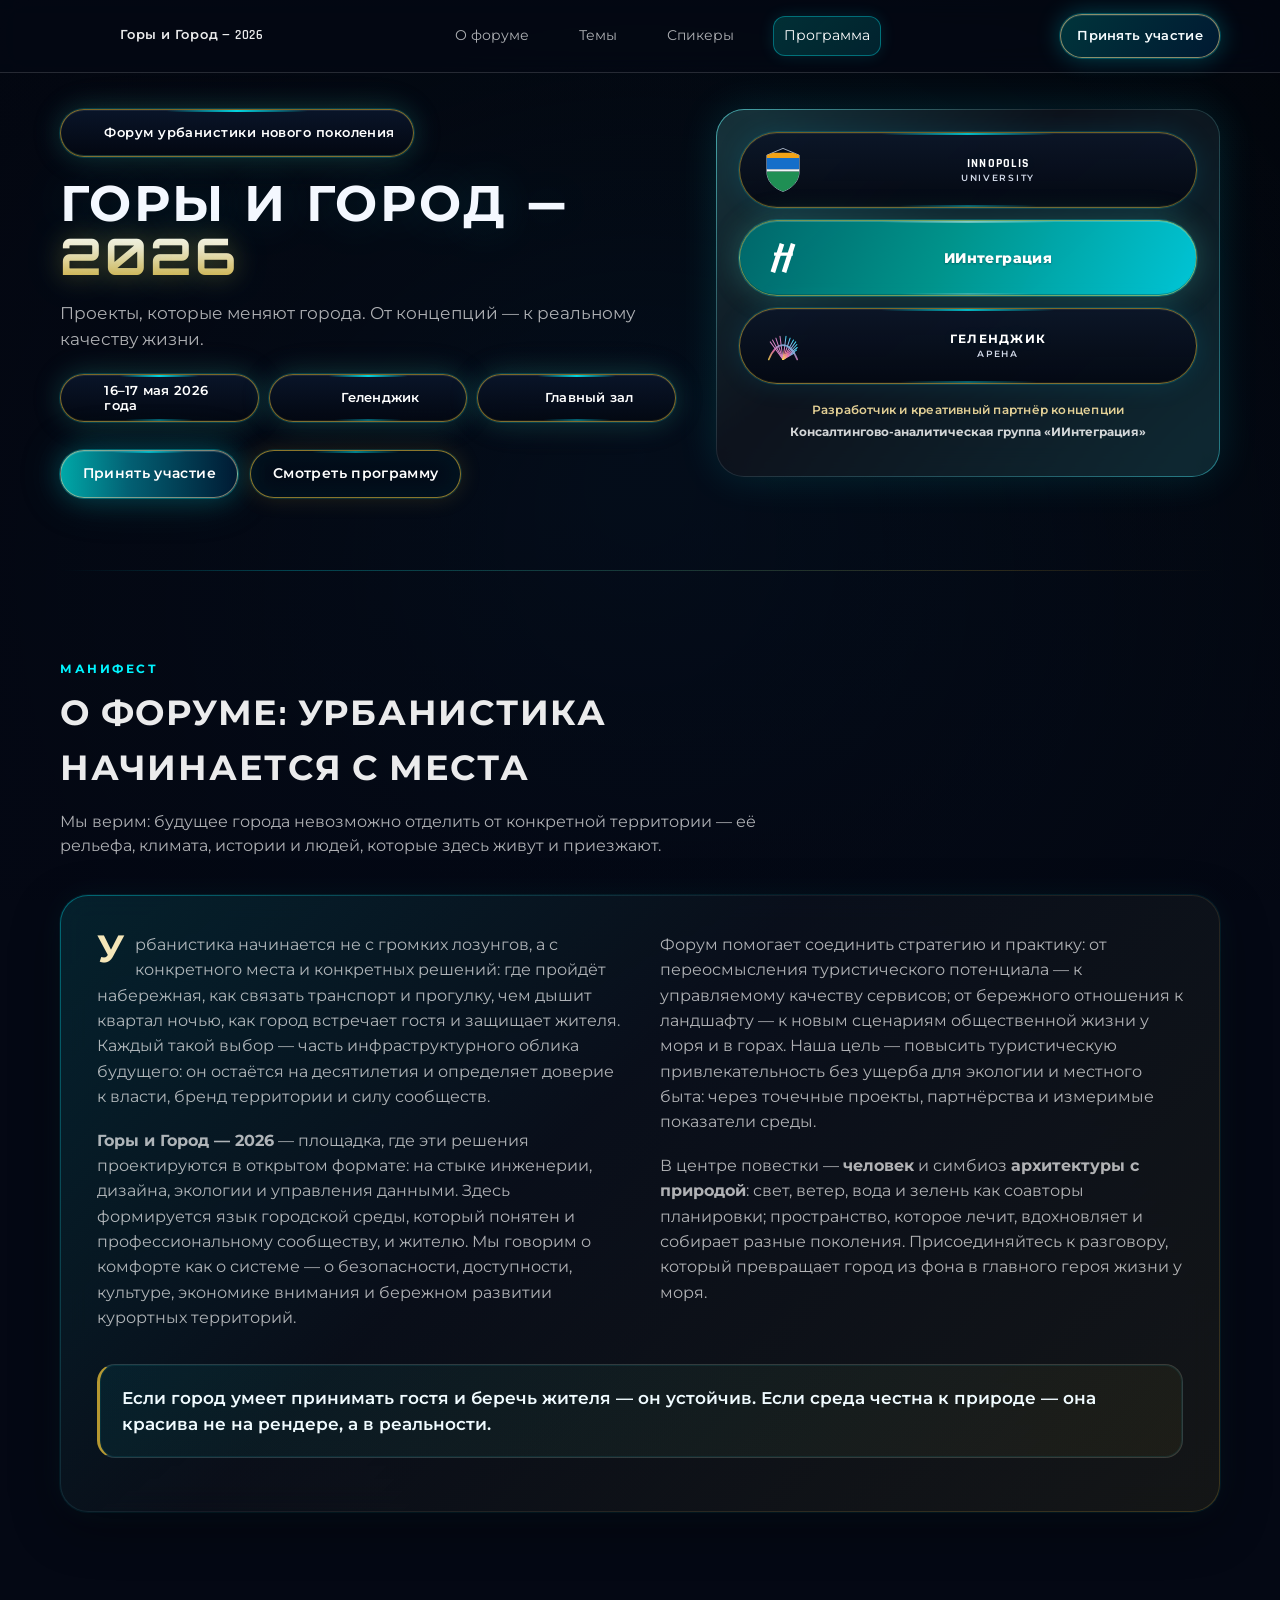
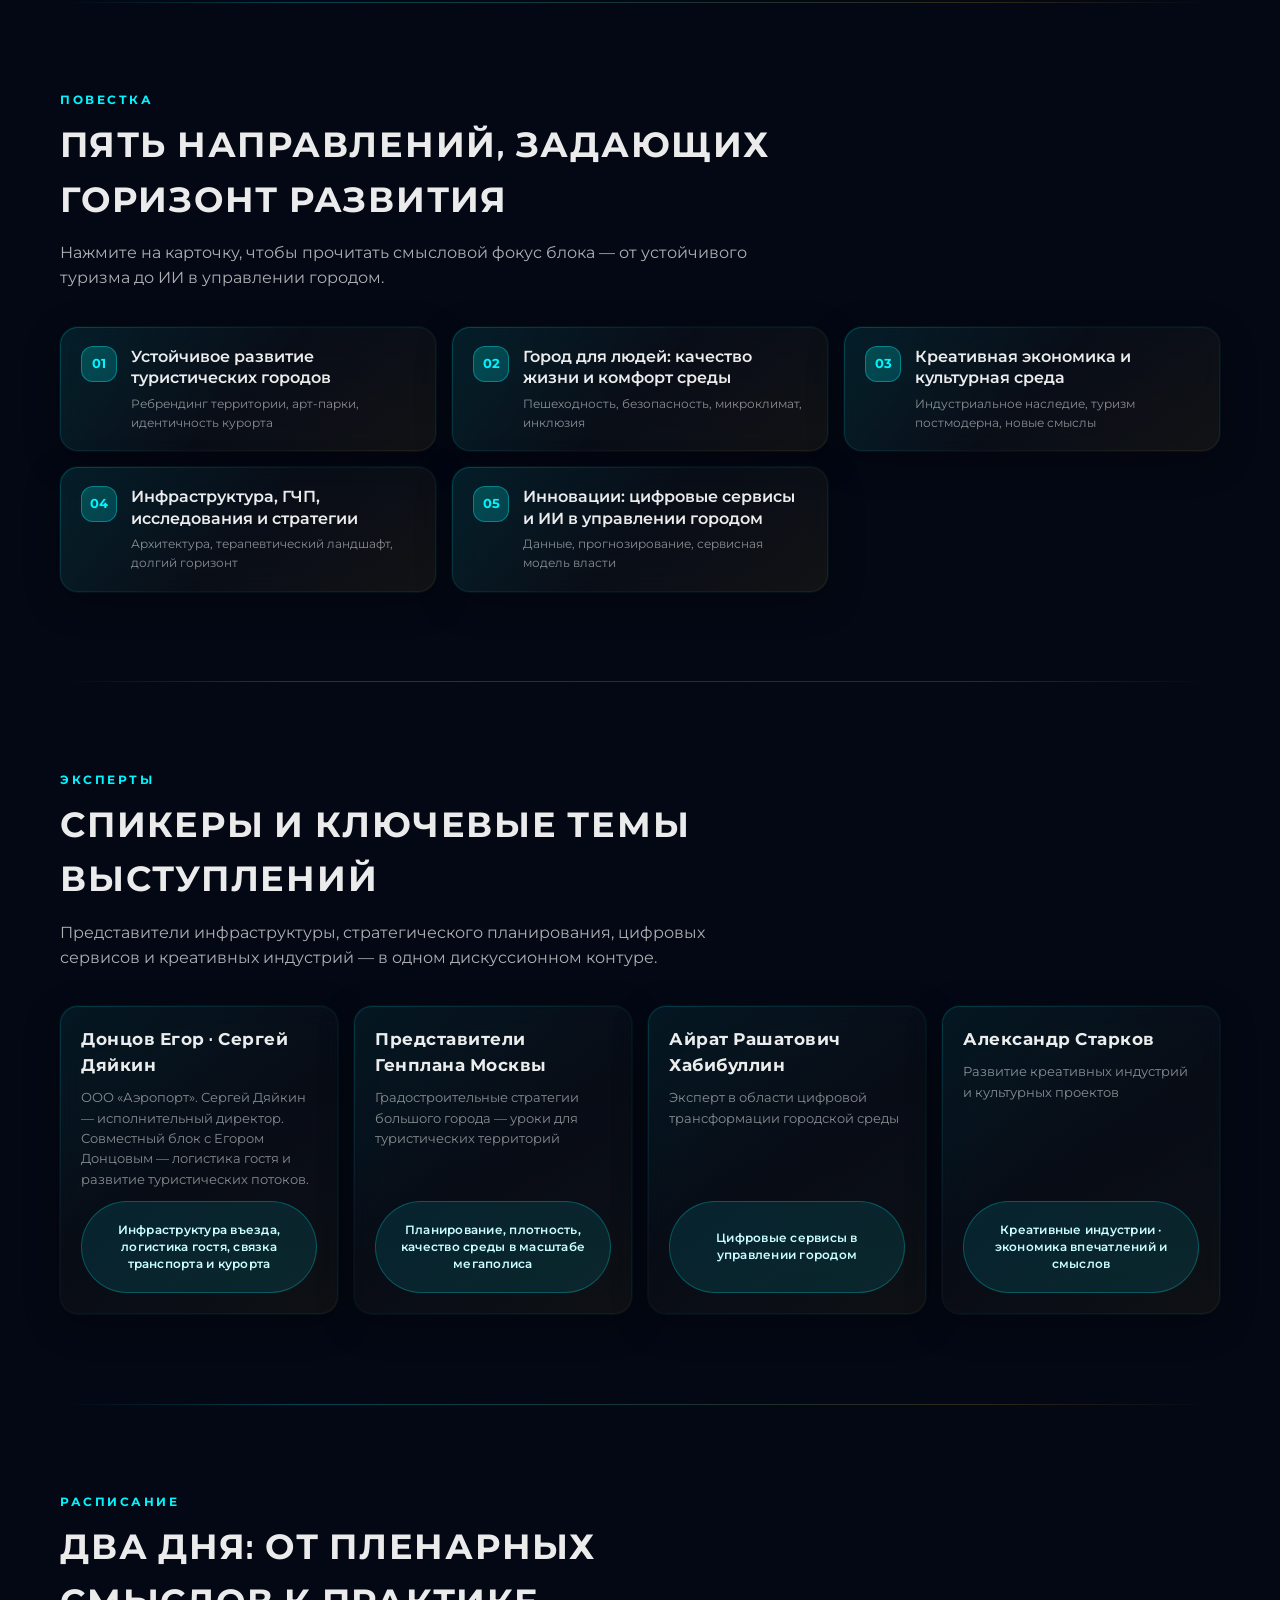
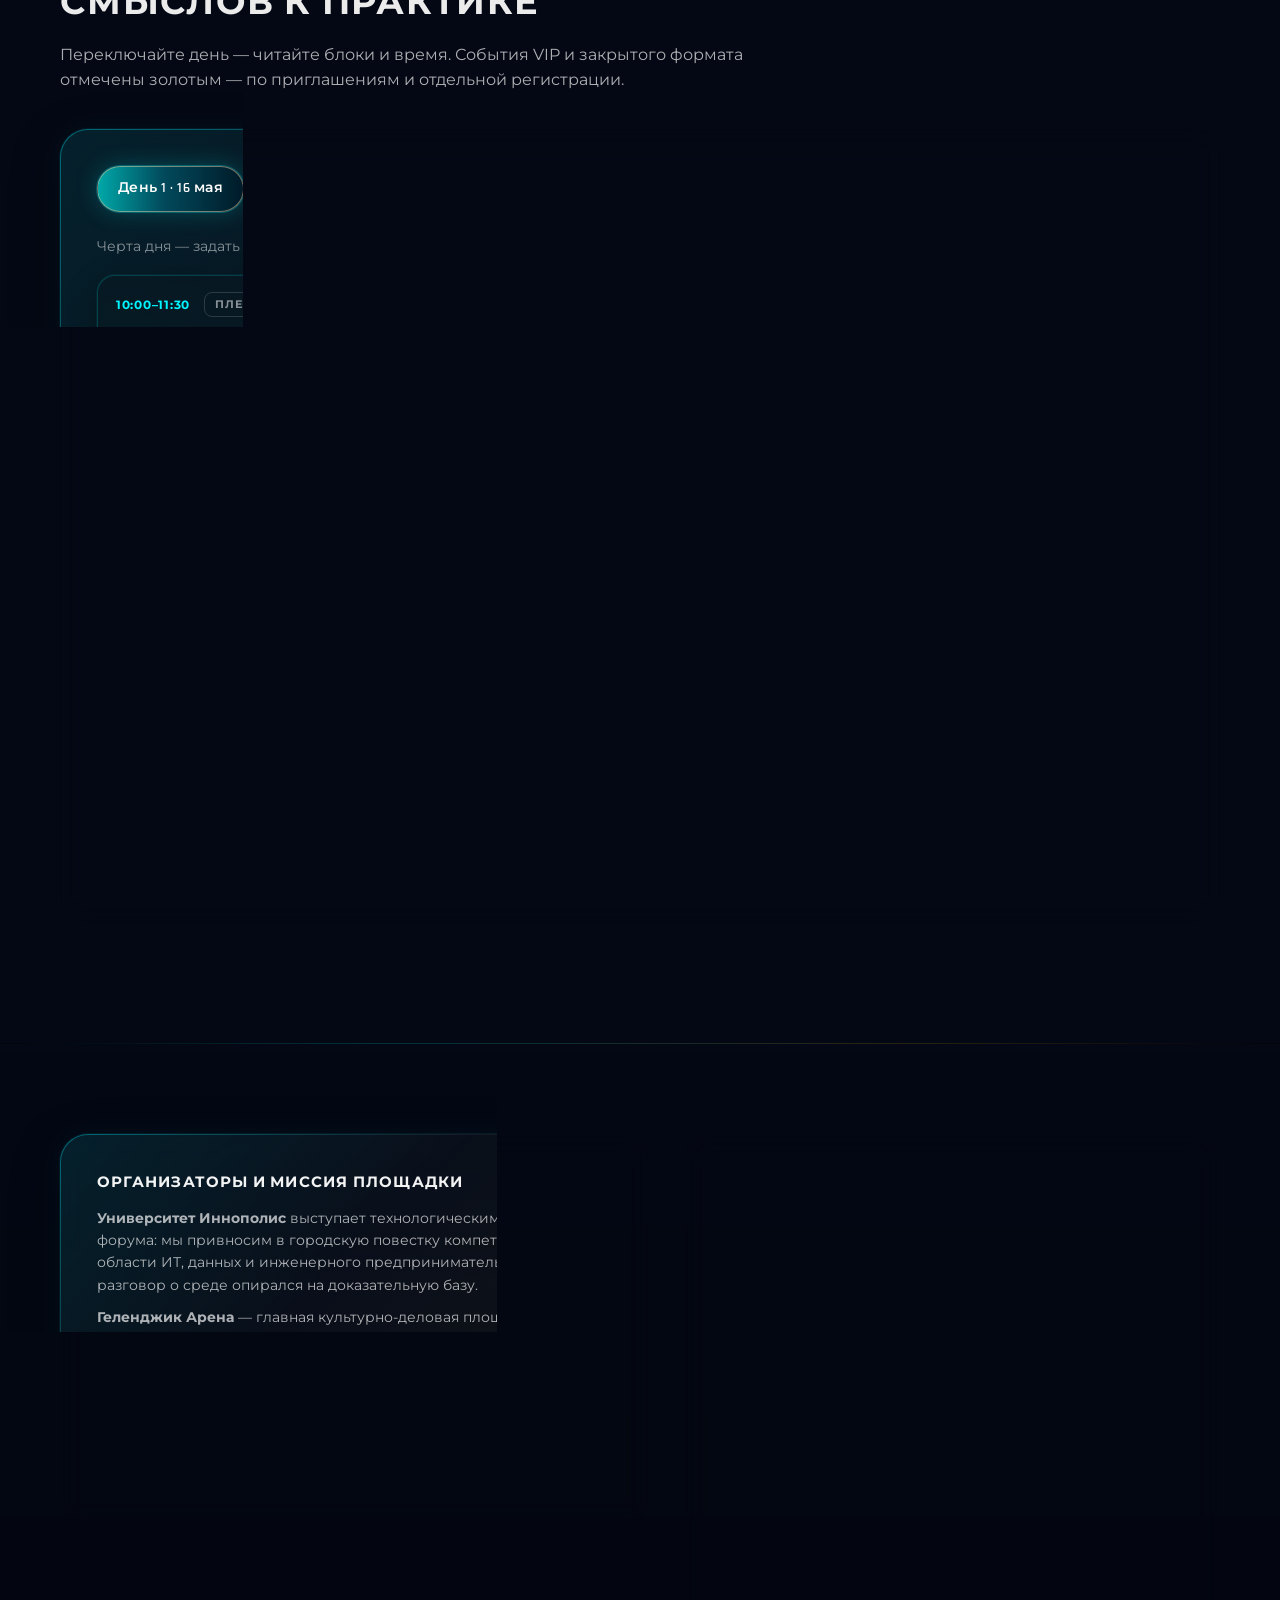
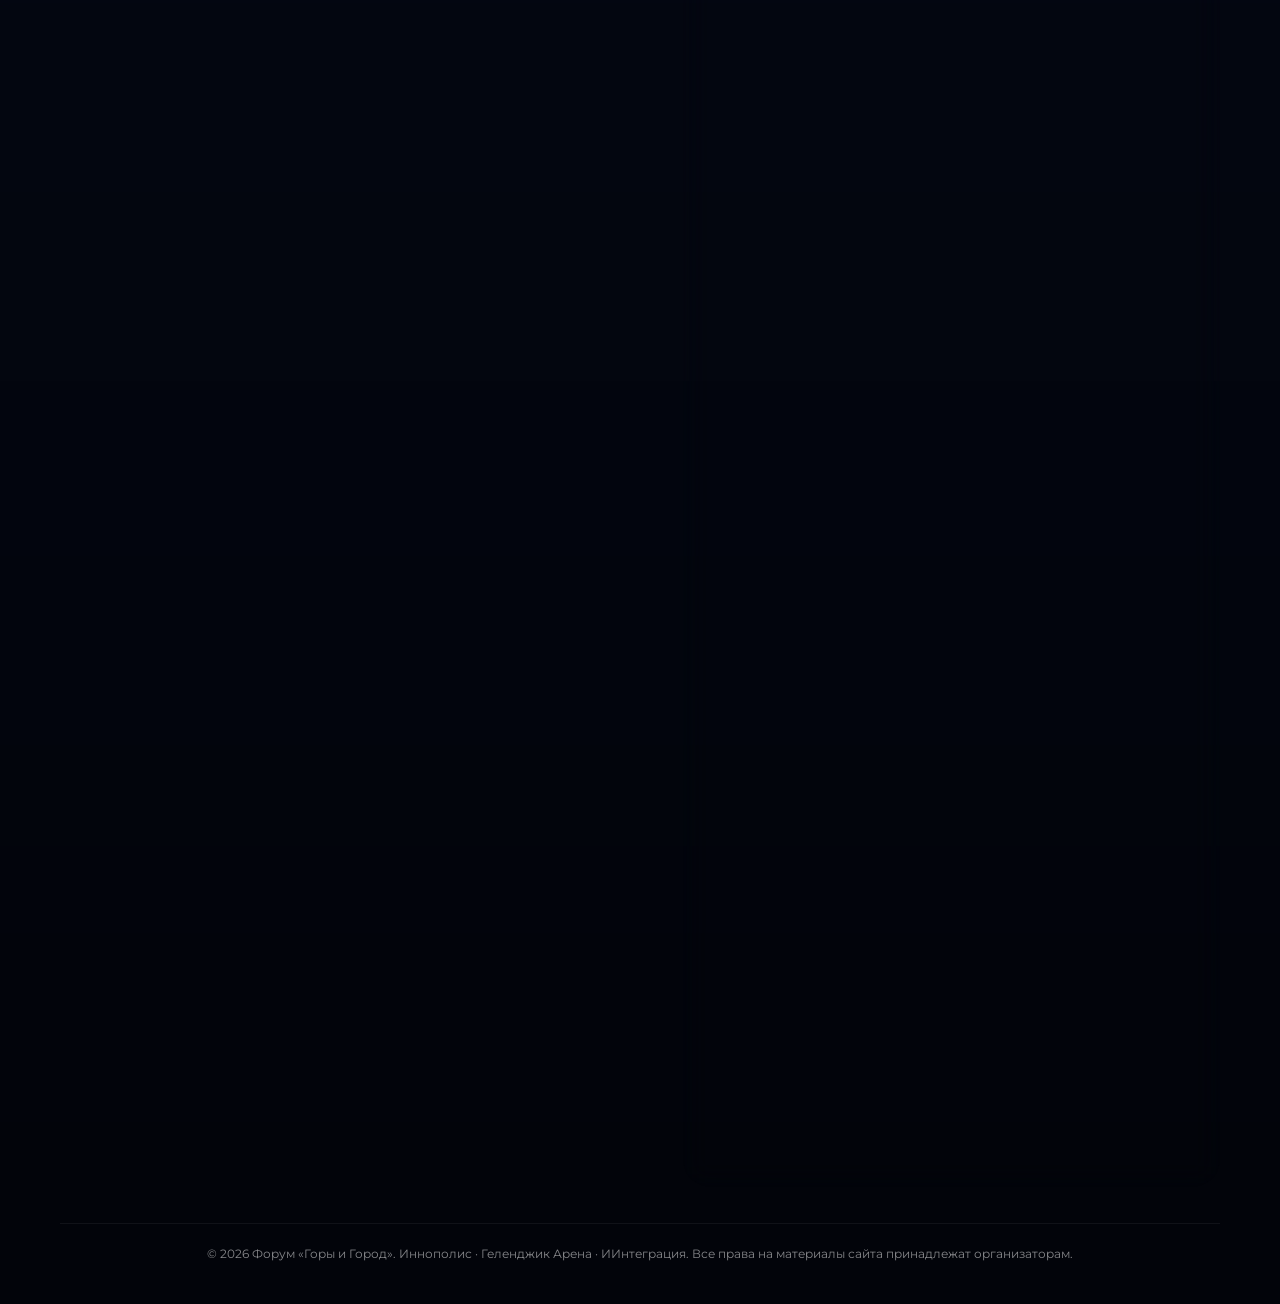
==== index.html @ a0920aab "feat: initial commit — Горы и Город 2026 forum site" ====
<!DOCTYPE html>
<html lang="ru">
  <head>
    <meta charset="utf-8" />
    <meta name="viewport" content="width=device-width, initial-scale=1" />
    <title>Горы и Город — 2026 | Форум урбанистики нового поколения</title>
    <meta
      name="description"
      content="Форум в Геленджике: туризм, качество среды, инфраструктура, ИИ в управлении городом. 16–17 мая 2026."
    />
    <meta name="theme-color" content="#040814" />
    <meta name="color-scheme" content="dark" />
    <meta property="og:type" content="website" />
    <meta property="og:locale" content="ru_RU" />
    <meta property="og:title" content="Горы и Город — 2026 | Форум урбанистики нового поколения" />
    <meta
      property="og:description"
      content="Форум в Геленджике: туризм, качество среды, инфраструктура, ИИ в управлении городом. 16–17 мая 2026."
    />
    <meta name="twitter:card" content="summary" />
    <meta name="twitter:title" content="Горы и Город — 2026" />
    <meta
      name="twitter:description"
      content="Форум урбанистики в Геленджике, 16–17 мая 2026."
    />
    <link rel="icon" href="assets/favicon.svg" type="image/svg+xml" />
    <link rel="preconnect" href="https://fonts.googleapis.com" />
    <link rel="preconnect" href="https://fonts.gstatic.com" crossorigin />
    <link
      href="https://fonts.googleapis.com/css2?family=Montserrat:ital,wght@0,400;0,500;0,600;0,700;0,800&family=Orbitron:wght@500;600;700;800&family=Rajdhani:wght@500;600;700&display=swap"
      rel="stylesheet"
    />
    <link rel="stylesheet" href="styles.css" />
  </head>
  <body>
    <a class="skip-link" href="#main">К основному содержанию</a>
    <div class="page-bg" aria-hidden="true"></div>

    <header class="site-header">
      <div class="header-inner">
        <a class="brand" href="#top">
          <svg role="img" aria-label="Горы и Город">
            <use href="assets/gigi-design-system.svg#logo-gg" />
          </svg>
          <span>Горы и Город — 2026</span>
        </a>

        <nav class="nav-desktop" aria-label="Основная навигация">
          <a href="#about" data-nav="about">О форуме</a>
          <a href="#themes" data-nav="themes">Темы</a>
          <a href="#speakers" data-nav="speakers">Спикеры</a>
          <a href="#program" data-nav="program">Программа</a>
        </nav>

        <div class="header-actions">
          <a class="btn btn--header-cta btn--small" href="#contact">Принять участие</a>
          <button
            type="button"
            class="btn-nav-toggle"
            aria-expanded="false"
            aria-controls="mobile-nav"
            aria-label="Открыть меню"
          >
            <span></span>
          </button>
        </div>

        <nav id="mobile-nav" class="nav-mobile" aria-label="Мобильное меню">
          <a href="#about" data-nav="about">О форуме</a>
          <a href="#themes" data-nav="themes">Темы</a>
          <a href="#speakers" data-nav="speakers">Спикеры</a>
          <a href="#program" data-nav="program">Программа</a>
          <a href="#contact">Контакты</a>
        </nav>
      </div>
    </header>

    <main id="main" class="landing">
      <div id="top">
        <section class="hero" aria-labelledby="hero-title">
          <div>
            <div class="hero-badge">
              <span class="hero-badge__inner">
                <svg class="hero-badge__icon" width="14" height="14" viewBox="0 0 12 12" aria-hidden="true">
                  <use href="assets/gigi-design-system.svg#dot-live" />
                </svg>
                <span class="hero-badge__text">Форум урбанистики нового поколения</span>
              </span>
            </div>
            <h1 id="hero-title" class="hero-title">
              Горы и Город — <span class="hero-title__year">2026</span>
            </h1>
            <p class="hero-lead">
              Проекты, которые меняют города. От концепций — к реальному качеству жизни.
            </p>
            <div class="meta-row">
              <div class="meta-pill">
                <span class="meta-pill__inner">
                  <svg
                    class="meta-pill__icon"
                    width="17"
                    height="17"
                    viewBox="0 0 24 24"
                    fill="none"
                    aria-hidden="true"
                  >
                    <use href="assets/gigi-design-system.svg#icon-calendar" />
                  </svg>
                  <span class="meta-pill__text">16–17 мая 2026 года</span>
                </span>
              </div>
              <div class="meta-pill">
                <span class="meta-pill__inner">
                  <svg
                    class="meta-pill__icon"
                    width="17"
                    height="17"
                    viewBox="0 0 24 24"
                    fill="none"
                    aria-hidden="true"
                  >
                    <use href="assets/gigi-design-system.svg#icon-pin" />
                  </svg>
                  <span class="meta-pill__text">Геленджик</span>
                </span>
              </div>
              <div class="meta-pill">
                <span class="meta-pill__inner">
                  <svg
                    class="meta-pill__icon"
                    width="17"
                    height="17"
                    viewBox="0 0 24 24"
                    fill="none"
                    aria-hidden="true"
                  >
                    <use href="assets/gigi-design-system.svg#icon-building" />
                  </svg>
                  <span class="meta-pill__text">Главный зал</span>
                </span>
              </div>
            </div>
            <div class="hero-cta">
              <a class="btn btn--primary" href="#contact">Принять участие</a>
              <a class="btn btn--ghost-gold" href="#program">Смотреть программу</a>
            </div>
          </div>

          <aside class="partner-panel" aria-label="Партнёры форума">
            <div class="partner-panel__inner">
              <div class="partner-pill-stack">
                <a
                  class="partner-pill partner-pill--innopolis"
                  href="https://innopolis.university/"
                  target="_blank"
                  rel="noopener noreferrer"
                  aria-label="Innopolis University — открыть сайт"
                >
                  <span class="partner-pill__mark" aria-hidden="true">
                    <svg class="partner-pill__svg" viewBox="0 0 56 64" fill="none" xmlns="http://www.w3.org/2000/svg">
                      <defs>
                        <clipPath id="clip-inno-shield">
                          <path
                            d="M28 3.2 6.5 12.2v21.8c0 11.4 7.6 21.6 21.5 26.6 13.9-5 21.5-15.2 21.5-26.6V12.2L28 3.2z"
                          />
                        </clipPath>
                      </defs>
                      <path
                        d="M28 3.2 6.5 12.2v21.8c0 11.4 7.6 21.6 21.5 26.6 13.9-5 21.5-15.2 21.5-26.6V12.2L28 3.2z"
                        fill="#070d18"
                        stroke="rgba(200, 212, 230, 0.92)"
                        stroke-width="1.15"
                      />
                      <g clip-path="url(#clip-inno-shield)">
                        <rect x="0" y="9" width="56" height="7" fill="#f2a317" />
                        <rect x="0" y="16" width="56" height="15" fill="#156ec9" />
                        <rect x="0" y="31" width="56" height="3.2" fill="#f0f4f8" />
                        <rect x="0" y="34.2" width="56" height="38" fill="#1f8f54" />
                      </g>
                    </svg>
                  </span>
                  <span class="partner-pill__words">
                    <span class="partner-pill__line partner-pill__line--main">Innopolis</span>
                    <span class="partner-pill__line partner-pill__line--sub">University</span>
                  </span>
                </a>

                <a
                  class="partner-pill partner-pill--iint"
                  href="https://iintegraciya.ru/"
                  target="_blank"
                  rel="noopener noreferrer"
                  aria-label="ИИнтеграция — открыть сайт"
                >
                  <span class="partner-pill__mark" aria-hidden="true">
                    <svg class="partner-pill__svg" viewBox="0 0 56 56" fill="none" xmlns="http://www.w3.org/2000/svg">
                      <path
                        d="M17 42L26 14"
                        stroke="#fff"
                        stroke-width="5.5"
                        stroke-linecap="square"
                      />
                      <path
                        d="M30 42L39 14"
                        stroke="#fff"
                        stroke-width="5.5"
                        stroke-linecap="square"
                      />
                      <path d="M19.5 23.5h18" stroke="#fff" stroke-width="3.8" stroke-linecap="square" />
                    </svg>
                  </span>
                  <span class="partner-pill__words">
                    <span class="partner-pill__line partner-pill__line--main partner-pill__line--iint"
                      >ИИнтеграция</span
                    >
                  </span>
                </a>

                <a
                  class="partner-pill partner-pill--arena"
                  href="https://gelenarena.ru/"
                  target="_blank"
                  rel="noopener noreferrer"
                  aria-label="Геленджик Арена — открыть сайт"
                >
                  <span class="partner-pill__mark" aria-hidden="true">
                    <svg class="partner-pill__svg" viewBox="0 0 64 52" xmlns="http://www.w3.org/2000/svg">
                      <defs>
                        <linearGradient id="grad-arena-rays" x1="0%" y1="100%" x2="100%" y2="0%">
                          <stop offset="0%" stop-color="#f8d450" />
                          <stop offset="40%" stop-color="#f472b6" />
                          <stop offset="100%" stop-color="#38e0ff" />
                        </linearGradient>
                      </defs>
                      <g
                        stroke="url(#grad-arena-rays)"
                        stroke-width="1.35"
                        fill="none"
                        stroke-linecap="round"
                      >
                        <path d="M32 44L15 20.5" />
                        <path d="M32 44L18 18" />
                        <path d="M32 44L22.5 15.5" />
                        <path d="M32 44L28 13" />
                        <path d="M32 44L32 12" />
                        <path d="M32 44L36 13" />
                        <path d="M32 44L41.5 15.5" />
                        <path d="M32 44L46 18" />
                        <path d="M32 44L49 20.5" />
                        <path d="M32 44L50.5 24" />
                        <path d="M32 44L51 28" />
                        <path d="M32 44L50 31.5" />
                        <path d="M32 44L47.5 35" />
                      </g>
                      <path
                        d="M13 44c4.5-11 9.8-19.2 19-19.2S46.5 33 51 44"
                        stroke="url(#grad-arena-rays)"
                        stroke-width="2.2"
                        fill="none"
                        stroke-linecap="round"
                        opacity="0.85"
                      />
                    </svg>
                  </span>
                  <span class="partner-pill__words">
                    <span class="partner-pill__line partner-pill__line--main">Геленджик</span>
                    <span class="partner-pill__line partner-pill__line--sub">Арена</span>
                  </span>
                </a>
              </div>
              <p class="partner-foot">
                <span class="partner-foot__gold">Разработчик и креативный партнёр концепции</span>
                <span class="partner-foot__line">Консалтингово-аналитическая группа «ИИнтеграция»</span>
              </p>
            </div>
          </aside>
        </section>
      </div>

      <section id="about" class="land-section" aria-labelledby="about-title">
        <div class="section-head">
          <p class="section-kicker">Манифест</p>
          <h2 id="about-title" class="section-title">О форуме: урбанистика начинается с места</h2>
          <p class="section-desc">
            Мы верим: будущее города невозможно отделить от конкретной территории — её рельефа, климата,
            истории и людей, которые здесь живут и приезжают.
          </p>
        </div>
        <div class="glass-panel">
          <div class="manifest-columns">
            <p>
              Урбанистика начинается не с громких лозунгов, а с конкретного места и конкретных решений: где
              пройдёт набережная, как связать транспорт и прогулку, чем дышит квартал ночью, как город
              встречает гостя и защищает жителя. Каждый такой выбор — часть инфраструктурного облика
              будущего: он остаётся на десятилетия и определяет доверие к власти, бренд территории и силу
              сообществ.
            </p>
            <p>
              <strong>Горы и Город — 2026</strong> — площадка, где эти решения проектируются в открытом
              формате: на стыке инженерии, дизайна, экологии и управления данными. Здесь формируется язык
              городской среды, который понятен и профессиональному сообществу, и жителю. Мы говорим о
              комфорте как о системе — о безопасности, доступности, культуре, экономике внимания и бережном
              развитии курортных территорий.
            </p>
            <p>
              Форум помогает соединить стратегию и практику: от переосмысления туристического потенциала —
              к управляемому качеству сервисов; от бережного отношения к ландшафту — к новым сценариям
              общественной жизни у моря и в горах. Наша цель — повысить туристическую привлекательность без
              ущерба для экологии и местного быта: через точечные проекты, партнёрства и измеримые
              показатели среды.
            </p>
            <p>
              В центре повестки — <strong>человек</strong> и симбиоз <strong>архитектуры с природой</strong>:
              свет, ветер, вода и зелень как соавторы планировки; пространство, которое лечит, вдохновляет и
              собирает разные поколения. Присоединяйтесь к разговору, который превращает город из фона в
              главного героя жизни у моря.
            </p>
          </div>
          <p class="manifest-pullquote">
            Если город умеет принимать гостя и беречь жителя — он устойчив. Если среда честна к природе —
            она красива не на рендере, а в реальности.
          </p>
        </div>
      </section>

      <section id="themes" class="land-section" aria-labelledby="themes-title">
        <div class="section-head">
          <p class="section-kicker">Повестка</p>
          <h2 id="themes-title" class="section-title">Пять направлений, задающих горизонт развития</h2>
          <p class="section-desc">
            Нажмите на карточку, чтобы прочитать смысловой фокус блока — от устойчивого туризма до ИИ в
            управлении городом.
          </p>
        </div>
        <div class="topic-grid">
          <details class="topic-card">
            <summary>
              <span class="topic-index">01</span>
              <div>
                <h3>Устойчивое развитие туристических городов</h3>
                <span class="topic-hint">Ребрендинг территории, арт-парки, идентичность курорта</span>
              </div>
            </summary>
            <div class="topic-card__body">
              Курортный город — бренд, экосистема и экология одновременно. Обсудим, как обновлять образ
              территории без «украшательств», строить культурные якоря вроде арт-парков и сценографии
              общественных пространств, балансировать поток туристов и комфорт жителей.
            </div>
          </details>
          <details class="topic-card">
            <summary>
              <span class="topic-index">02</span>
              <div>
                <h3>Город для людей: качество жизни и комфорт среды</h3>
                <span class="topic-hint">Пешеходность, безопасность, микроклимат, инклюзия</span>
              </div>
            </summary>
            <div class="topic-card__body">
              Качество жизни измеряется деталями: удобной связностью кварталов, освещением, тихими зонами,
              доступной средой. Разберём инструменты дизайна улиц и набережных, которые делают город
              поддерживающим, а не истощающим.
            </div>
          </details>
          <details class="topic-card">
            <summary>
              <span class="topic-index">03</span>
              <div>
                <h3>Креативная экономика и культурная среда</h3>
                <span class="topic-hint">Индустриальное наследие, туризм постмодерна, новые смыслы</span>
              </div>
            </summary>
            <div class="topic-card__body">
              Индустриальные памятники, фестивальные форматы и новая культурная экономика превращают
              «наследие» в точку притяжения. Поговорим о том, как оживлять территории через креативные
              индустрии без потери аутентичности.
            </div>
          </details>
          <details class="topic-card">
            <summary>
              <span class="topic-index">04</span>
              <div>
                <h3>Инфраструктура, ГЧП, исследования и стратегии</h3>
                <span class="topic-hint">Архитектура, терапевтический ландшафт, долгий горизонт</span>
              </div>
            </summary>
            <div class="topic-card__body">
              Покажем связку крупных вложений и «мягкой» инфраструктуры: как ГЧП и исследовательские центры
              помогают выстраивать стратегию, а ландшафт и архитектура — поддерживают здоровье и
              восстановление в городе у моря.
            </div>
          </details>
          <details class="topic-card">
            <summary>
              <span class="topic-index">05</span>
              <div>
                <h3>Инновации: цифровые сервисы и ИИ в управлении городом</h3>
                <span class="topic-hint">Данные, прогнозирование, сервисная модель власти</span>
              </div>
            </summary>
            <div class="topic-card__body">
              Цифровые сервисы и ответственное применение ИИ снимают хаос из городских процессов: от
              транспорта и коммуникаций с жителем до планирования событий и безопасности. Обсудим внедрение
              без «техношума», ориентируясь на пользу и прозрачность.
            </div>
          </details>
        </div>
      </section>

      <section id="speakers" class="land-section" aria-labelledby="speakers-title">
        <div class="section-head">
          <p class="section-kicker">Эксперты</p>
          <h2 id="speakers-title" class="section-title">Спикеры и ключевые темы выступлений</h2>
          <p class="section-desc">
            Представители инфраструктуры, стратегического планирования, цифровых сервисов и креативных
            индустрий — в одном дискуссионном контуре.
          </p>
        </div>
        <div class="speaker-grid">
          <article class="speaker-card">
            <h3 class="speaker-name">Донцов Егор · Сергей Дяйкин</h3>
            <p class="speaker-role">
              ООО «Аэропорт». Сергей Дяйкин — исполнительный директор. Совместный блок с Егором Донцовым —
              логистика гостя и развитие туристических потоков.
            </p>
            <span class="speaker-theme">Инфраструктура въезда, логистика гостя, связка транспорта и курорта</span>
          </article>
          <article class="speaker-card">
            <h3 class="speaker-name">Представители Генплана Москвы</h3>
            <p class="speaker-role">Градостроительные стратегии большого города — уроки для туристических территорий</p>
            <span class="speaker-theme">Планирование, плотность, качество среды в масштабе мегаполиса</span>
          </article>
          <article class="speaker-card">
            <h3 class="speaker-name">Айрат Рашатович Хабибуллин</h3>
            <p class="speaker-role">Эксперт в области цифровой трансформации городской среды</p>
            <span class="speaker-theme">Цифровые сервисы в управлении городом</span>
          </article>
          <article class="speaker-card">
            <h3 class="speaker-name">Александр Старков</h3>
            <p class="speaker-role">Развитие креативных индустрий и культурных проектов</p>
            <span class="speaker-theme">Креативные индустрии · экономика впечатлений и смыслов</span>
          </article>
        </div>
      </section>

      <section id="program" class="land-section" aria-labelledby="program-title">
        <div class="section-head">
          <p class="section-kicker">Расписание</p>
          <h2 id="program-title" class="section-title">Два дня: от пленарных смыслов к практике</h2>
          <p class="section-desc">
            Переключайте день — читайте блоки и время. События VIP и закрытого формата отмечены золотым — по
            приглашениям и отдельной регистрации.
          </p>
        </div>
        <div class="glass-panel">
          <div class="program-switcher" role="tablist" aria-label="Дни форума">
            <button
              type="button"
              class="program-tab"
              role="tab"
              id="tab-day1"
              aria-selected="true"
              aria-controls="panel-day1"
              data-day="day1"
            >
              День 1 · 16 мая
            </button>
            <button
              type="button"
              class="program-tab"
              role="tab"
              id="tab-day2"
              aria-selected="false"
              aria-controls="panel-day2"
              tabindex="-1"
              data-day="day2"
            >
              День 2 · 17 мая
            </button>
          </div>

          <div class="program-panels">
            <div
              class="program-panel is-active"
              id="panel-day1"
              role="tabpanel"
              aria-labelledby="tab-day1"
              aria-hidden="false"
            >
              <p class="program-day-label">Черта дня — задать общий вектор: туризм, идентичность, качество жизни у моря.</p>
              <div class="timeline">
                <article class="program-item">
                  <div class="program-item__head">
                    <span class="program-time">10:00–11:30</span>
                    <div class="program-badges"><span class="badge">Пленарная сессия</span></div>
                  </div>
                  <h3>Открытие и манифест форума</h3>
                  <p>
                    Контекст Геленджика как точки пересечения гор, моря и туристического будущего России.
                    Цели устойчивого развития и партнерская модель: власть — бизнес — наука — сообщество.
                  </p>
                </article>
                <article class="program-item">
                  <div class="program-item__head">
                    <span class="program-time">12:00–14:00</span>
                    <div class="program-badges"><span class="badge">Сольные выступления</span></div>
                  </div>
                  <h3>Блок сольных выступлений: туризм и качество жизни</h3>
                  <p>
                    Доклады о ребрендинге курортной территории, сезонности и «мягкой» инфраструктуре гостеприимства:
                    как выдерживать наплыв туристов, сохраняя спокойствие города.
                  </p>
                </article>
                <article class="program-item program-item--vip">
                  <div class="program-item__head">
                    <span class="program-time">15:00–16:30</span>
                    <div class="program-badges">
                      <span class="badge badge--vip">VIP</span>
                      <span class="badge badge--closed">Закрытое</span>
                    </div>
                  </div>
                  <h3>VIP-фуршет с фасилитацией экспертов</h3>
                  <p>
                    Неформальная сессия для партнёров и спикеров: обсуждение приоритетных проектов в малых
                    группах, нетворкинг и предварительная «карта» возможных коллабораций. Дресс-код — деловой
                    smart.
                  </p>
                </article>
                <article class="program-item">
                  <div class="program-item__head">
                    <span class="program-time">17:00–19:00</span>
                    <div class="program-badges"><span class="badge">Пленарная дискуссия</span></div>
                  </div>
                  <h3>Симбиоз архитектуры и природы в приморском городе</h3>
                  <p>
                    Публичный разговор о градиенте город — ландшафт — общественное пространство. Как решения
                    в набережной, склоне и парковой сети поддерживают здоровье, экологию и туристический бренд.
                  </p>
                </article>
              </div>
            </div>

            <div
              class="program-panel"
              id="panel-day2"
              role="tabpanel"
              aria-labelledby="tab-day2"
              aria-hidden="true"
            >
              <p class="program-day-label">
                Второй день — инженерия среды, дизайн для людей, ИИ и «каталог» лучших практик на земле.
              </p>
              <div class="timeline">
                <article class="program-item">
                  <div class="program-item__head">
                    <span class="program-time">10:00–12:30</span>
                    <div class="program-badges"><span class="badge">Инфраструктура</span></div>
                  </div>
                  <h3>Инфраструктурные решения и ГЧП: от проекта к сервису</h3>
                  <p>
                    Практический блок о дорогах, связности, инженерной устойчивости и экономике долгосрочных
                    контрактов, где качество среды закреплено в KPI.
                  </p>
                </article>
                <article class="program-item">
                  <div class="program-item__head">
                    <span class="program-time">13:00–15:00</span>
                    <div class="program-badges"><span class="badge">Дизайн для людей</span></div>
                  </div>
                  <h3>Блок «Город для людей»</h3>
                  <p>
                    Пешеходные сценарии, инклюзия, комфорт микроклимата, свет и сценография публичных мест —
                    инструменты, которые ощущаются «телом», а не только читаются в стратегии.
                  </p>
                </article>
                <article class="program-item program-item--vip">
                  <div class="program-item__head">
                    <span class="program-time">15:30–17:00</span>
                    <div class="program-badges">
                      <span class="badge badge--closed">Спецсессия</span>
                      <span class="badge badge--vip">Закрытый вход</span>
                    </div>
                  </div>
                  <h3>Специальная сессия по ИИ и данным в управлении городом</h3>
                  <p>
                    Для ограниченного состава участников: сценарии ответственного внедрения ИИ, работа с
                    городскими массивами данных и рисками автоматизации сервисов.
                  </p>
                </article>
                <article class="program-item">
                  <div class="program-item__head">
                    <span class="program-time">17:30–19:30</span>
                    <div class="program-badges"><span class="badge">Инсайт-сессия</span></div>
                  </div>
                  <h3>«Лучшие практики и кейсы развития территорий»</h3>
                  <p>
                    Сборник ускоренных кейсов: что сработало в других регионах и что можно адаптировать у моря
                    уже в ближайшие сезоны.
                  </p>
                </article>
              </div>
              <div class="program-extras">
                <h3>Дополнительные программы</h3>
                <div class="timeline">
                  <article class="program-item">
                    <div class="program-item__head">
                      <span class="program-time">20:30 · вечер</span>
                      <div class="program-badges"><span class="badge">Культура</span></div>
                    </div>
                    <h3>Кинопоказ в дружественном формате</h3>
                    <p>
                      Фильм-размышление о городе, среде и людях как завершение интеллектуального дня —
                      без обязательной лекционной части, с живым обсуждением в лобби.
                    </p>
                  </article>
                  <article class="program-item">
                    <div class="program-item__head">
                      <span class="program-time">Дневной слот · уточняется</span>
                      <div class="program-badges"><span class="badge">Практика</span></div>
                    </div>
                    <h3>Проектная мастерская</h3>
                    <p>
                      Рабочая группа для команд, готовых выйти на чертеж и стратегию: фасилитация, шаблоны
                      решений и рецензия экспертов на пилотных идеях для территории.
                    </p>
                  </article>
                </div>
              </div>
            </div>
          </div>
        </div>
      </section>
    </main>

    <footer class="site-footer" id="contact">
      <div class="footer-grid">
        <div>
          <div class="footer-block glass-panel">
            <h2 class="footer-heading">Организаторы и миссия площадки</h2>
            <p>
              <strong>Университет Иннополис</strong> выступает технологическим визионером форума: мы привносим
              в городскую повестку компетенции в области ИТ, данных и инженерного предпринимательства, чтобы
              разговор о среде опирался на доказательную базу.
            </p>
            <p>
              <strong>Геленджик Арена</strong> — главная культурно-деловая площадка региона: пространство,
              где встречаются концертный формат и деловая динамика, где город демонстрирует свою открытость
              гостю и уважение к жителю.
            </p>
            <div class="partner-plaque" role="note">
              Разработчик и креативный партнёр концепции — консалтингово-аналитическая группа «ИИнтеграция».
            </div>
          </div>
        </div>
        <div>
          <div class="footer-block glass-panel">
            <h2 class="footer-heading">Контакты и сопровождение</h2>
            <p>
              Напишите нам о участии, партнёрстве или медиааккредитации:
              <a class="contact-mail" href="mailto:dm.martyshenko@gmail.com">dm.martyshenko@gmail.com</a>.
            </p>
            <p>
              Форма обратной связи подключается к рабочему аккаунту организаторов. После отправки заявки
              команда форума свяжется с вами для уточнения формата участия.
            </p>
            <div class="contact-slot">
              <div id="google-form-embed-host" class="google-form-embed-host" hidden></div>
              <form id="contact-form" class="contact-form" novalidate>
                <p id="form-hint-native" class="form-hint-native">
                  Если встроенная форма не отображается, воспользуйтесь полями ниже — сообщение будет
                  отправлено организаторам.
                </p>
                <div class="field">
                  <label for="c-name">Имя и организация</label>
                  <input id="c-name" name="name" type="text" autocomplete="name" placeholder="Например, Анна · Городской штаб" />
                </div>
                <div class="field">
                  <label for="c-email">Эл. почта</label>
                  <input id="c-email" name="email" type="email" autocomplete="email" required placeholder="you@example.com" />
                </div>
                <div class="field">
                  <label for="c-msg">Сообщение</label>
                  <textarea id="c-msg" name="message" required placeholder="Формат участия, вопросы, предложения по сессиям"></textarea>
                </div>
                <button type="submit" class="btn btn--primary">Отправить</button>
                <p id="form-status" class="form-status" role="status" aria-live="polite"></p>
              </form>
            </div>
            <div class="social-row" aria-label="Социальные сети">
              <a href="https://t.me/" aria-label="Telegram" target="_blank" rel="noopener noreferrer">
                <svg viewBox="0 0 24 24" fill="currentColor" aria-hidden="true">
                  <path
                    d="M11.944 20A1 1 0 0 1 11 19.09l.8-4.26-5.89 1.74a1 1 0 0 1-1.18-1.28l6-14a1 1 0 0 1 1.87.14l6 14a1 1 0 0 1-.96 1.36l-7.34-.43-.28 4.06a1 1 0 0 1-.81.88Zm-.35-6.18l-.35 1.87 2.15-2.68 4.9.29-5.7-6.1-7.89 3.7 6.89-1.48Z"
                  />
                </svg>
              </a>
              <a href="https://vk.com/" aria-label="ВКонтакте" target="_blank" rel="noopener noreferrer">
                <svg viewBox="0 0 24 24" fill="currentColor" aria-hidden="true">
                  <path
                    d="M15.07 2H8.93C3.33 2 2 3.33 2 8.93v6.14C2 20.67 3.33 22 8.93 22h6.14c5.6 0 6.93-1.33 6.93-6.93V8.93C22 3.33 20.67 2 15.07 2zm3.15 14.27h-1.46c-.55 0-.72-.44-1.71-1.45-.86-.81-1.24-.92-1.45-.92-.3 0-.38.08-.38.47v1.32c0 .33-.11.53-1 .53-1.48 0-3.13-.89-4.29-2.54-1.74-2.44-2.22-4.28-2.22-4.66 0-.18.08-.35.47-.35h1.46c.35 0 .48.16.62.54.67 1.95 1.79 3.66 2.25 3.66.17 0 .25-.08.25-.5v-1.95c-.05-.87-.55-1.45-.55-1.61 0-.07.06-.13.17-.13h2.29c.28 0 .38.15.38.48v2.65c0 .28.13.39.22.39.17 0 .31-.1.63-.4 2.47-2.78 3.16-4.37 3.16-4.37.17-.35.29-.53.73-.53h1.46c.48 0 .06.39.06.39-.36 1.15-2.43 3.94-2.43 3.94-.25.32-.34.47 0 .8.24.24.88.88.96.96.9.9 1.5 1.45 1.8 1.56.37.15.64.15.64.48v-.06z"
                  />
                </svg>
              </a>
              <a href="https://youtube.com/" aria-label="YouTube" target="_blank" rel="noopener noreferrer">
                <svg viewBox="0 0 24 24" fill="currentColor" aria-hidden="true">
                  <path
                    d="M23.5 7.2c-.2-1.8-1-2.8-2.1-3.2C19 3.5 12 3.5 12 3.5s-7 0-9.4.5C1.5 4.4.7 5.4.5 7.2 0 9.2 0 12 0 12s0 2.8.5 4.8c.2 1.8 1 2.8 2.1 3.2 2.6.5 9.4.5 9.4.5s7 0 9.4-.5c1.1-.4 1.9-1.4 2.1-3.2.5-2 .5-4.8.5-4.8s0-2.8-.5-4.8zM9.5 15.5V8.5L16 12l-6.5 3.5z"
                  />
                </svg>
              </a>
            </div>
            <p class="map-hint">Карта проезда ориентирована на Геленджик Арену — уточните парковку и вход для делегатов у координаторов.</p>
            <div class="map-embed">
              <iframe
                title="Карта · Геленджик"
                loading="lazy"
                referrerpolicy="no-referrer-when-downgrade"
                src="https://www.openstreetmap.org/export/embed.html?bbox=38.042%2C44.545%2C38.095%2C44.572&layer=mapnik"
              ></iframe>
            </div>
          </div>
        </div>
      </div>
      <p class="footer-copy">
        © 2026 Форум «Горы и Город». Иннополис · Геленджик Арена · ИИнтеграция. Все права на материалы сайта
        принадлежат организаторам.
      </p>
    </footer>

    <a href="#top" class="to-top" aria-label="Наверх страницы">
      <span aria-hidden="true">↑</span>
    </a>

    <script src="google-form-config.js"></script>
    <script src="main.js" defer></script>
  </body>
</html>
---- styles.css ----
/* Горы и Город — 2026: единая дизайн-система (glass + neon teal/gold) */

:root {
  /* --- Core palette --- */
  --color-bg: #040814;
  --color-cyan: #00f5ff;
  --color-teal: #008080;
  --color-gold: #d4af37;

  /* --- Semantic aliases (compat; one-way only) --- */
  --bg-deep: var(--color-bg);
  --cyan: var(--color-cyan);
  --teal: var(--color-teal);
  --gold: var(--color-gold);

  --text: rgba(255, 255, 255, 0.92);
  --text-soft: rgba(255, 255, 255, 0.68);
  --muted: rgba(255, 255, 255, 0.52);
  --gold-soft: #f5e6b8;
  --bg-panel: rgba(8, 12, 22, 0.72);

  /* --- Glass --- */
  --glass-bg: rgba(255, 255, 255, 0.055);
  --glass-border: rgba(255, 255, 255, 0.14);

  /* --- Radius --- */
  --radius-panel: 28px;
  --radius-card: 18px;
  --radius-pill: 9999px;

  /* --- Shadows --- */
  --shadow-cyan: 0 0 28px rgba(0, 220, 255, 0.18);
  --shadow-gold: 0 0 40px rgba(212, 175, 55, 0.08);
  --vip-glow: 0 0 28px rgba(212, 175, 55, 0.28);

  /* --- Layout --- */
  --container: min(1160px, calc(100% - 40px));
  --section-padding: clamp(56px, 7vw, 96px);
  --header-h: 72px;

  /* --- Typography & assets --- */
  --font-body: "Montserrat", "Inter", ui-sans-serif, system-ui, -apple-system, sans-serif;
  --font-display: "Orbitron", var(--font-body);
  --font-caps: "Rajdhani", var(--font-body);
  --hero-photo: url("assets/afisha-kit/hero-gelendzhik-arena.png");

  /* --- Premium UI --- */
  --premium-pill-height: 3rem;
  --premium-pill-pad-x: 1.15rem;
  --premium-pill-gap: 0.5rem;
  --premium-icon-size: 17px;
  --premium-pill-bg: linear-gradient(180deg, rgba(10, 22, 42, 0.94), rgba(3, 8, 18, 0.9));
  --premium-pill-border: 1px solid rgba(212, 175, 55, 0.58);
  --premium-pill-shadow:
    0 0 0 1px rgba(0, 242, 255, 0.16),
    var(--shadow-cyan),
    var(--shadow-gold),
    inset 0 1px 0 rgba(255, 255, 255, 0.08),
    inset 0 -1px 0 rgba(212, 175, 55, 0.1);
  --premium-pill-icon-color: rgba(236, 205, 130, 0.95);
  --premium-pill-accent-line: linear-gradient(90deg, transparent, rgba(0, 245, 255, 0.85), transparent);

  --partner-pill-min-height: 4.75rem;
  --partner-pill-pad-x: 1.2rem;

  /* --- VIP / program accents --- */
  --vip-bg: linear-gradient(135deg, rgba(212, 175, 55, 0.18), rgba(8, 12, 22, 0.9));
  --vip-border: rgba(212, 175, 55, 0.55);
}

*,
*::before,
*::after {
  box-sizing: border-box;
}

html {
  scroll-behavior: smooth;
  overflow-x: hidden;
  background-color: var(--color-bg);
}

@media (prefers-reduced-motion: reduce) {
  html {
    scroll-behavior: auto;
  }
}

body {
  margin: 0;
  font-family: var(--font-body);
  color: var(--text);
  background: transparent;
  line-height: 1.55;
  -webkit-font-smoothing: antialiased;
}

a {
  color: inherit;
  text-decoration: none;
}

img {
  max-width: 100%;
  display: block;
}

button,
input,
textarea {
  font: inherit;
  color: inherit;
}

:focus-visible {
  outline: 2px solid var(--color-cyan);
  outline-offset: 3px;
}

.skip-link {
  position: absolute;
  left: -999px;
  top: 10px;
  padding: 10px 16px;
  background: #000;
  border-radius: 8px;
  z-index: 200;
}
.skip-link:focus {
  left: 10px;
}

/* Фон: ночная бухта с горами, морем, огнями города и «Геленджик Ареной» — одна fixed-сцена на весь лендинг (afisha-kit). */
.page-bg {
  position: fixed;
  inset: 0;
  z-index: -2;
  background-color: var(--color-bg);
  background-image:
    linear-gradient(
      90deg,
      rgba(4, 8, 20, 0.72) 0%,
      rgba(4, 8, 20, 0.42) 42%,
      rgba(4, 8, 20, 0.3) 100%
    ),
    linear-gradient(
      180deg,
      rgba(4, 8, 20, 0.18) 0%,
      rgba(4, 8, 20, 0.42) 58%,
      rgba(4, 8, 20, 0.82) 100%
    ),
    var(--hero-photo);
  background-size: cover;
  background-position: center center;
  background-repeat: no-repeat;
  pointer-events: none;
}

@media (max-width: 768px) {
  .page-bg {
    background-position: center center, center center, 62% center;
  }
}

@media (max-width: 480px) {
  .page-bg {
    background-position: center center, center center, 68% center;
  }
}

/* --- Header --- */
.site-header {
  position: sticky;
  top: 0;
  z-index: 100;
  backdrop-filter: blur(14px);
  background: rgba(4, 8, 20, 0.65);
  border-bottom: 1px solid var(--glass-border);
}

.header-inner {
  width: var(--container);
  margin: 0 auto;
  min-height: var(--header-h);
  display: grid;
  grid-template-columns: auto 1fr auto;
  align-items: center;
  gap: 20px;
  padding: 12px 0;
}

.brand {
  display: flex;
  align-items: center;
  gap: 12px;
  font-weight: 600;
  letter-spacing: 0.02em;
}

.brand svg {
  width: 48px;
  height: 48px;
  flex-shrink: 0;
}

.brand span {
  font-size: 0.82rem;
  white-space: nowrap;
  font-family: var(--font-caps);
  font-weight: 600;
  letter-spacing: 0.06em;
}

@media (max-width: 520px) {
  .brand span {
    max-width: 140px;
    white-space: normal;
    line-height: 1.25;
  }
}

.nav-desktop {
  display: flex;
  justify-content: center;
  gap: clamp(8px, 2.5vw, 28px);
  flex-wrap: wrap;
}

.nav-desktop a {
  font-size: 0.87rem;
  color: var(--text-soft);
  padding: 8px 10px;
  border-radius: calc(var(--radius-card) * 0.67);
  border: 1px solid transparent;
  transition: color 0.2s, background 0.2s, box-shadow 0.2s, border-color 0.2s;
}

.nav-desktop a:hover {
  color: #fff;
  background: rgba(255, 255, 255, 0.06);
  box-shadow: 0 0 18px rgba(0, 245, 255, 0.12);
}

.nav-desktop a.is-active {
  color: #fff;
  background: linear-gradient(135deg, rgba(0, 168, 158, 0.25), rgba(0, 232, 255, 0.12));
  border: 1px solid rgba(0, 242, 255, 0.35);
  box-shadow: 0 0 16px rgba(0, 245, 255, 0.12);
}

.header-actions {
  display: flex;
  align-items: center;
  gap: 10px;
}

.btn-nav-toggle {
  display: none;
  width: 44px;
  height: 44px;
  border-radius: 12px;
  border: 1px solid var(--glass-border);
  background: var(--glass-bg);
  cursor: pointer;
  align-items: center;
  justify-content: center;
  padding: 0;
}

.btn-nav-toggle span,
.btn-nav-toggle span::before,
.btn-nav-toggle span::after {
  display: block;
  width: 18px;
  height: 2px;
  background: #fff;
  position: relative;
  transition: transform 0.2s;
}

.btn-nav-toggle span::before,
.btn-nav-toggle span::after {
  content: "";
  position: absolute;
  left: 0;
}
.btn-nav-toggle span::before {
  top: -6px;
}
.btn-nav-toggle span::after {
  top: 6px;
}

.nav-mobile {
  display: none;
  position: absolute;
  left: 0;
  right: 0;
  top: 100%;
  padding: 16px 20px 20px;
  background: rgba(4, 8, 20, 0.95);
  border-bottom: 1px solid var(--glass-border);
  flex-direction: column;
  gap: 4px;
}
.nav-mobile a {
  padding: 12px 14px;
  border-radius: 12px;
  border: 1px solid transparent;
  color: var(--text-soft);
}
.nav-mobile a:hover {
  background: rgba(255, 255, 255, 0.06);
  color: #fff;
}

.nav-mobile a.is-active {
  background: linear-gradient(135deg, rgba(0, 168, 158, 0.3), rgba(0, 232, 255, 0.12));
  color: #fff;
  border: 1px solid rgba(0, 242, 255, 0.35);
}

@media (max-width: 900px) {
  .nav-desktop {
    display: none;
  }
  .btn-nav-toggle {
    display: flex;
  }
  .site-header {
    position: relative;
  }
  .header-inner {
    grid-template-columns: 1fr auto;
    grid-template-rows: auto auto;
  }
  .brand {
    grid-column: 1;
  }
  .header-actions {
    grid-column: 2;
  }
  .nav-mobile.is-open {
    display: flex;
    grid-column: 1 / -1;
  }
}

/* Buttons — симметричные отступы; межбуквенный интервал умеренный */
.btn {
  display: inline-flex;
  align-items: center;
  justify-content: center;
  gap: 8px;
  min-height: 44px;
  padding-block: 12px;
  padding-inline: 1.375rem;
  border-radius: var(--radius-pill);
  font-size: 0.88rem;
  font-weight: 600;
  font-family: var(--font-body);
  letter-spacing: 0.025em;
  line-height: 1.2;
  text-align: center;
  border: none;
  cursor: pointer;
  transition: transform 0.18s, box-shadow 0.18s, background 0.18s;
  white-space: nowrap;
}

.btn:active {
  transform: translateY(1px);
}

.btn--primary {
  color: #ffffff;
  background: linear-gradient(90deg, #00a8a8 0%, #036174 38%, #001a33 100%);
  border: 1px solid rgba(232, 208, 160, 0.55);
  box-shadow:
    0 0 0 1px rgba(0, 242, 255, 0.28),
    0 0 28px rgba(0, 242, 255, 0.22),
    0 0 48px rgba(0, 168, 168, 0.18),
    inset 0 1px 0 rgba(255, 255, 255, 0.14);
}

.btn--primary:hover {
  border-color: rgba(245, 224, 180, 0.85);
  box-shadow:
    0 0 0 1px rgba(0, 242, 255, 0.42),
    0 0 36px rgba(0, 242, 255, 0.32),
    0 0 64px rgba(0, 168, 168, 0.25),
    inset 0 1px 0 rgba(255, 255, 255, 0.18);
}

.btn--ghost {
  background: rgba(0, 0, 0, 0.35);
  border: 1px solid rgba(255, 255, 255, 0.35);
  color: #fff;
  box-shadow: inset 0 0 0 1px rgba(0, 245, 255, 0.12);
}

.btn--ghost:hover {
  border-color: rgba(0, 245, 255, 0.45);
  box-shadow: 0 0 22px rgba(0, 245, 255, 0.18);
}

.btn--header-cta {
  background: linear-gradient(125deg, rgba(0, 55, 62, 0.95), rgba(0, 26, 51, 0.98));
  border: 1px solid rgba(232, 208, 140, 0.6);
  color: #f7fdff;
  box-shadow:
    0 0 0 1px rgba(0, 242, 255, 0.22),
    0 0 24px rgba(0, 242, 255, 0.28),
    inset 0 1px 0 rgba(255, 255, 255, 0.1);
}

.btn--header-cta:hover {
  border-color: rgba(245, 230, 180, 0.9);
  box-shadow: 0 0 32px rgba(0, 245, 255, 0.45), 0 0 24px rgba(212, 175, 55, 0.2);
}

.btn--tiny {
  min-height: 36px;
  padding-block: 7px;
  padding-inline: 1rem;
  font-size: 0.72rem;
  letter-spacing: 0.04em;
  line-height: 1.2;
}

.btn--ghost-gold {
  background: rgba(0, 18, 32, 0.45);
  border: 1px solid rgba(212, 175, 55, 0.65);
  color: #fff;
  box-shadow:
    0 0 0 1px rgba(0, 242, 255, 0.12),
    0 0 22px rgba(212, 175, 55, 0.16),
    inset 0 0 20px rgba(0, 40, 55, 0.35);
}

.btn--ghost-gold:hover {
  border-color: rgba(245, 224, 160, 0.85);
  box-shadow: var(--vip-glow);
}

.btn--small {
  padding-block: 9px;
  padding-inline: 1rem;
  font-size: 0.8rem;
  line-height: 1.2;
}

@media (max-width: 900px) {
  .btn--header-cta.btn--small {
    padding-block: 8px;
    padding-inline: 0.875rem;
    font-size: 0.72rem;
  }
}

/* --- Hero --- */
.hero {
  width: var(--container);
  margin: 0 auto;
  padding: 36px 0 72px;
  display: grid;
  grid-template-columns: 1.1fr 0.9fr;
  gap: 40px;
  align-items: start;
}

.hero > * {
  min-width: 0;
}

@media (max-width: 1024px) {
  .hero {
    grid-template-columns: 1fr;
    padding-bottom: 48px;
  }
}

/* Внешняя оболочка героя/мета-пилюль (общий каркас + опционально .external-pill) */
.external-pill,
.hero-badge,
.meta-pill {
  position: relative;
  display: inline-flex;
  align-items: center;
  justify-content: center;
  box-sizing: border-box;
  min-height: max(44px, var(--premium-pill-height));
  padding: 0 var(--premium-pill-pad-x);
  border-radius: var(--radius-pill);
  background: var(--premium-pill-bg);
  border: var(--premium-pill-border);
  backdrop-filter: blur(12px);
  color: #fff;
  box-shadow: var(--premium-pill-shadow);
  overflow: hidden;
}

.hero-badge {
  margin-bottom: 18px;
  font-size: 0.8125rem;
  font-weight: 600;
  letter-spacing: 0.035em;
  line-height: 1;
}

.meta-pill {
  gap: 0;
  min-width: 0;
  flex: 1 1 0;
  max-width: 100%;
  font-size: 0.8125rem;
  font-weight: 600;
  letter-spacing: 0.028em;
  line-height: 1;
}

.external-pill__inner,
.hero-badge__inner,
.meta-pill__inner {
  display: inline-flex;
  align-items: center;
  justify-content: center;
  gap: var(--premium-pill-gap);
  min-width: 0;
  max-width: 100%;
}

.external-pill__icon,
.hero-badge__icon,
.meta-pill__icon {
  width: var(--premium-icon-size);
  height: var(--premium-icon-size);
  flex-shrink: 0;
  display: block;
  color: var(--premium-pill-icon-color);
  position: relative;
  z-index: 1;
}

.hero-badge__icon {
  filter: drop-shadow(0 0 5px rgba(0, 255, 255, 0.35));
}

.meta-pill__icon {
  opacity: 1;
  filter: drop-shadow(0 0 4px rgba(212, 175, 55, 0.35));
}

.external-pill__text,
.hero-badge__text,
.meta-pill__text {
  position: relative;
  z-index: 1;
  min-width: 0;
  margin: 0;
  padding: 0;
  text-align: start;
}

.hero-badge__text {
  line-height: 1.2;
}

.meta-pill__text {
  flex: 0 1 auto;
  line-height: 1.15;
  letter-spacing: 0.02em;
  overflow-wrap: break-word;
  hyphens: auto;
}

.hero-badge::before,
.meta-pill::before {
  content: "";
  position: absolute;
  left: 50%;
  top: 0;
  transform: translateX(-50%);
  width: 40%;
  height: 2px;
  background: var(--premium-pill-accent-line);
  pointer-events: none;
}

.hero-badge::before {
  max-width: 180px;
}

.meta-pill::before {
  max-width: 160px;
}

.hero-badge::after {
  content: "";
  position: absolute;
  inset: 0;
  border-radius: inherit;
  pointer-events: none;
  box-shadow:
    inset 0 -1px 0 rgba(0, 245, 255, 0.12),
    -18px 0 28px -12px rgba(0, 245, 255, 0.06);
}

.hero-title {
  margin: 0 0 16px;
  font-size: clamp(2rem, 4.6vw, 3.15rem);
  font-family: var(--font-display);
  font-weight: 700;
  letter-spacing: 0.06em;
  line-height: 1.08;
  text-transform: uppercase;
  color: #f4f8ff;
  text-shadow: 0 0 48px rgba(0, 242, 255, 0.16);
  overflow-wrap: break-word;
}

.hero-title__year {
  background: linear-gradient(180deg, #ffffff 0%, #f3e7c8 38%, #c9a227 100%);
  -webkit-background-clip: text;
  background-clip: text;
  color: transparent;
  filter: drop-shadow(0 0 12px rgba(212, 175, 55, 0.35));
}

.hero-lead {
  margin: 0 0 22px;
  font-size: 1.05rem;
  color: var(--text-soft);
  max-width: 36rem;
  overflow-wrap: break-word;
}

.meta-row {
  display: flex;
  flex-wrap: wrap;
  gap: 10px;
  margin-bottom: 28px;
  width: 100%;
  max-width: 44rem;
}

.meta-pill::after {
  content: "";
  position: absolute;
  left: 50%;
  bottom: 0;
  transform: translateX(-50%);
  width: 34%;
  max-width: 140px;
  height: 2px;
  background: linear-gradient(90deg, transparent, rgba(0, 230, 255, 0.4), transparent);
  pointer-events: none;
}

.hero-cta {
  display: flex;
  flex-wrap: wrap;
  gap: 12px;
  align-items: center;
}

.hero-cta .btn {
  box-sizing: border-box;
  min-height: max(44px, var(--premium-pill-height));
  padding: 0;
  padding-inline: 1.35rem;
  line-height: 1.2;
  position: relative;
  overflow: hidden;
  isolation: isolate;
}

.hero-cta .btn::before {
  content: "";
  position: absolute;
  left: 50%;
  top: 0;
  transform: translateX(-50%);
  width: 42%;
  max-width: 200px;
  height: 2px;
  background: linear-gradient(90deg, transparent, rgba(0, 245, 255, 0.65), transparent);
  pointer-events: none;
  opacity: 0.9;
  z-index: 0;
}

.hero-cta .btn--ghost-gold::before {
  opacity: 0.75;
}

/* Partner glass panel */
.partner-panel {
  position: relative;
  padding: 1px;
  border-radius: var(--radius-panel);
  background: linear-gradient(135deg, rgba(107, 255, 255, 0.65), rgba(255, 255, 255, 0.12) 40%, rgba(74, 244, 255, 0.5));
  box-shadow: 0 0 40px rgba(0, 245, 255, 0.12);
}

.partner-panel__inner {
  border-radius: calc(var(--radius-panel) - 1px);
  padding: 22px;
  background: rgba(6, 10, 20, 0.72);
  backdrop-filter: blur(14px);
}

.partner-pill-stack {
  display: flex;
  flex-direction: column;
  gap: 12px;
}

.partner-pill {
  position: relative;
  display: flex;
  align-items: center;
  gap: 12px;
  width: 100%;
  box-sizing: border-box;
  min-height: max(44px, var(--partner-pill-min-height));
  padding: 0 var(--partner-pill-pad-x);
  border-radius: var(--radius-pill);
  text-decoration: none;
  color: #f4f8ff;
  border: 1px solid rgba(212, 175, 55, 0.52);
  background: linear-gradient(180deg, rgba(12, 22, 40, 0.96), rgba(4, 8, 18, 0.92));
  box-shadow:
    0 0 0 1px rgba(0, 242, 255, 0.14),
    0 0 28px rgba(0, 210, 255, 0.12),
    inset 0 1px 0 rgba(255, 255, 255, 0.07),
    inset 0 -1px 0 rgba(212, 175, 55, 0.09);
  transition:
    border-color 0.2s ease,
    box-shadow 0.2s ease,
    transform 0.18s ease;
  overflow: hidden;
}

.partner-pill::before {
  content: "";
  position: absolute;
  left: 50%;
  top: 0;
  transform: translateX(-50%);
  width: 38%;
  max-width: 200px;
  height: 2px;
  background: linear-gradient(90deg, transparent, rgba(0, 245, 255, 0.8), transparent);
  opacity: 0.9;
  pointer-events: none;
}

.partner-pill::after {
  content: "";
  position: absolute;
  left: 50%;
  bottom: 0;
  transform: translateX(-50%);
  width: 30%;
  max-width: 160px;
  height: 2px;
  background: linear-gradient(90deg, transparent, rgba(0, 230, 255, 0.38), transparent);
  pointer-events: none;
}

.partner-pill:hover {
  border-color: rgba(245, 224, 160, 0.72);
  box-shadow:
    0 0 0 1px rgba(0, 242, 255, 0.28),
    0 0 36px rgba(0, 230, 255, 0.2),
    0 0 44px rgba(212, 175, 55, 0.12),
    inset 0 1px 0 rgba(255, 255, 255, 0.09);
  transform: translateY(-1px);
}

.partner-pill:focus-visible {
  outline: 2px solid rgba(212, 175, 55, 0.95);
  outline-offset: 3px;
}

.partner-pill__mark {
  flex-shrink: 0;
  width: 48px;
  height: 48px;
  display: grid;
  place-items: center;
}

.partner-pill__svg {
  width: 100%;
  height: 100%;
  display: block;
}

.partner-pill__mark,
.partner-pill__words {
  position: relative;
  z-index: 1;
}

.partner-pill__words {
  min-width: 0;
  flex: 1;
  display: flex;
  flex-direction: column;
  gap: 2px;
  justify-content: center;
  align-items: center;
  text-align: center;
  overflow-wrap: break-word;
}

.partner-pill__line {
  display: block;
  line-height: 1.1;
  margin: 0;
  text-align: center;
  max-width: 100%;
}

.partner-pill__line--main {
  font-family: var(--font-caps);
  font-weight: 700;
  font-size: 0.78rem;
  letter-spacing: 0.1em;
  text-transform: uppercase;
  color: #fff;
  text-shadow: 0 0 16px rgba(0, 242, 255, 0.1);
}

.partner-pill__line--sub {
  font-family: var(--font-body);
  font-weight: 600;
  font-size: 0.58rem;
  letter-spacing: 0.18em;
  text-transform: uppercase;
  color: rgba(232, 240, 255, 0.9);
}

.partner-pill__line--iint {
  font-family: var(--font-body);
  font-weight: 800;
  font-size: 0.88rem;
  letter-spacing: 0.03em;
  text-transform: none;
  line-height: 1.15;
}

/* Teal pill — ИИнтеграция, та же высота и кайма что у соседей */
.partner-pill--iint {
  border: 1px solid rgba(212, 175, 55, 0.55);
  background: linear-gradient(115deg, rgba(0, 105, 108, 0.97) 0%, rgba(0, 150, 142, 0.98) 45%, rgba(0, 210, 228, 0.93) 100%);
  box-shadow:
    0 0 0 1px rgba(0, 242, 255, 0.22),
    0 0 32px rgba(0, 232, 255, 0.2),
    0 0 36px rgba(212, 175, 55, 0.1),
    inset 0 1px 0 rgba(255, 255, 255, 0.18),
    inset 0 -1px 0 rgba(0, 60, 65, 0.35);
}

.partner-pill--iint::before {
  background: linear-gradient(90deg, transparent, rgba(255, 255, 255, 0.45), transparent);
}

.partner-pill--iint::after {
  background: linear-gradient(90deg, transparent, rgba(255, 255, 255, 0.22), transparent);
}

.partner-pill--iint:hover {
  border-color: rgba(245, 224, 160, 0.8);
  box-shadow:
    0 0 0 1px rgba(0, 242, 255, 0.38),
    0 0 42px rgba(0, 232, 255, 0.32),
    0 0 48px rgba(212, 175, 55, 0.16),
    inset 0 1px 0 rgba(255, 255, 255, 0.22);
}

.partner-pill--iint .partner-pill__line--iint {
  color: #fff;
  text-shadow: 0 1px 2px rgba(0, 35, 40, 0.4);
}

.partner-pill--arena {
  border-color: rgba(212, 175, 55, 0.58);
}

@media (max-width: 400px) {
  .partner-pill {
    min-height: 4.35rem;
    padding: 0 0.95rem;
    gap: 10px;
  }

  .partner-pill__mark {
    width: 42px;
    height: 42px;
  }

  .partner-pill__line--main {
    font-size: 0.68rem;
    letter-spacing: 0.06em;
  }

  .partner-pill__line--iint {
    font-size: 0.78rem;
  }
}

@media (max-width: 560px) {
  .speaker-theme {
    min-height: 4.75rem;
    padding: 12px 14px;
    font-size: 0.74rem;
  }
}

@media (max-width: 520px) {
  .meta-row {
    flex-direction: column;
    align-items: stretch;
  }

  .meta-pill {
    flex: 1 1 auto;
    width: 100%;
  }
}

@media (max-width: 420px) {
  .meta-pill,
  .hero-badge {
    height: auto;
    min-height: max(44px, var(--premium-pill-height));
    padding: 8px var(--premium-pill-pad-x);
  }

  .hero-cta .btn {
    height: auto;
    min-height: max(44px, var(--premium-pill-height));
    padding-block: 10px;
    padding-inline: 1.25rem;
  }
}

.partner-foot {
  margin-top: 18px;
  font-size: 0.72rem;
  line-height: 1.5;
  display: flex;
  flex-direction: column;
  gap: 4px;
  text-align: center;
}

.partner-foot__gold {
  color: rgba(245, 224, 160, 0.92);
  font-weight: 600;
  letter-spacing: 0.02em;
}

.partner-foot__line {
  color: rgba(255, 255, 255, 0.82);
  font-weight: 700;
  font-size: 0.78rem;
}

/* --- Sections --- */
.landing .land-section,
.landing .hero {
  scroll-margin-top: calc(var(--header-h) + 12px);
}

section.land-section {
  width: var(--container);
  margin: 0 auto;
  padding: var(--section-padding) 0;
  border-top: 1px solid transparent;
  border-image: linear-gradient(
      90deg,
      transparent,
      rgba(0, 242, 255, 0.25) 20%,
      rgba(212, 175, 55, 0.2) 80%,
      transparent
    )
    1;
}

.section-head {
  max-width: 720px;
  margin-bottom: 36px;
}

.section-kicker,
.section-eyebrow {
  font-size: 0.72rem;
  font-family: var(--font-caps);
  font-weight: 700;
  letter-spacing: 0.22em;
  text-transform: uppercase;
  color: var(--color-cyan);
  margin: 0 0 10px;
}

.section-title {
  margin: 0 0 12px;
  font-size: clamp(1.65rem, 3.5vw, 2.2rem);
  font-family: var(--font-caps);
  font-weight: 700;
  letter-spacing: 0.05em;
  text-transform: uppercase;
  overflow-wrap: break-word;
}

.section-desc {
  margin: 0;
  color: var(--text-soft);
  font-size: 1rem;
}

/* Glass panel blocks — градиентная обводка как у витрины партнёров */
.glass-panel {
  border: 1px solid transparent;
  border-radius: var(--radius-panel);
  max-width: 100%;
  background:
    linear-gradient(rgba(6, 12, 24, 0.78), rgba(5, 10, 20, 0.72)) padding-box,
    linear-gradient(
        135deg,
        rgba(0, 242, 255, 0.42),
        rgba(255, 255, 255, 0.08) 42%,
        rgba(212, 175, 55, 0.28)
      )
      border-box;
  background-clip: padding-box, border-box;
  backdrop-filter: blur(14px);
  padding: clamp(22px, 4vw, 36px);
  box-shadow:
    0 16px 48px rgba(0, 0, 0, 0.38),
    0 0 0 1px rgba(0, 242, 255, 0.08),
    0 0 32px rgba(0, 220, 255, 0.06);
}

.manifest-columns {
  columns: 1;
  gap: 32px;
}
@media (min-width: 800px) {
  .manifest-columns {
    columns: 2;
    column-gap: 40px;
  }
}

.manifest-columns p {
  margin: 0 0 1.15em;
  color: var(--text-soft);
  font-size: 1.02rem;
  break-inside: avoid;
}

.manifest-columns p:first-of-type::first-letter {
  font-size: 2.4rem;
  float: left;
  line-height: 0.9;
  font-weight: 700;
  margin-right: 10px;
  color: var(--gold-soft);
}

@media (max-width: 480px) {
  .manifest-columns p:first-of-type::first-letter {
    font-size: 2rem;
    line-height: 0.95;
    margin-right: 8px;
  }
}

.manifest-pullquote {
  margin-top: 28px;
  padding: 20px 22px;
  border-radius: var(--radius-card);
  border: 1px solid var(--glass-border);
  border-left: 3px solid rgba(212, 175, 55, 0.85);
  background: linear-gradient(135deg, rgba(0, 245, 255, 0.06), rgba(212, 175, 55, 0.06));
  font-size: 1.05rem;
  font-weight: 600;
  font-family: var(--font-body);
  color: #f0fbff;
  overflow-wrap: break-word;
  box-shadow: inset 0 0 0 1px rgba(0, 242, 255, 0.08);
}

/* Topic cards */
.topic-grid {
  display: grid;
  gap: 16px;
  grid-template-columns: repeat(auto-fill, minmax(min(280px, 100%), 1fr));
}

.topic-card {
  border-radius: var(--radius-card);
  border: 1px solid transparent;
  background:
    linear-gradient(rgba(6, 10, 20, 0.68), rgba(5, 10, 18, 0.58)) padding-box,
    linear-gradient(135deg, rgba(0, 242, 255, 0.28), rgba(255, 255, 255, 0.05), rgba(212, 175, 55, 0.15))
      border-box;
  background-clip: padding-box, border-box;
  backdrop-filter: blur(12px);
  overflow: hidden;
  transition: border-color 0.2s, box-shadow 0.2s, transform 0.2s;
  box-shadow:
    0 10px 36px rgba(0, 0, 0, 0.32),
    0 0 0 1px rgba(0, 242, 255, 0.06);
}

.topic-card:hover,
.topic-card:focus-within {
  border-color: rgba(0, 245, 255, 0.4);
  box-shadow:
    0 12px 40px rgba(0, 0, 0, 0.34),
    0 0 0 1px rgba(0, 242, 255, 0.12),
    0 0 26px rgba(0, 245, 255, 0.1);
  transform: translateY(-2px);
}

.topic-card summary {
  list-style: none;
  cursor: pointer;
  padding: 18px 20px;
  display: flex;
  align-items: flex-start;
  gap: 14px;
}

.topic-card summary::-webkit-details-marker {
  display: none;
}

.topic-index {
  flex-shrink: 0;
  width: 36px;
  height: 36px;
  border-radius: calc(var(--radius-card) * 0.67);
  display: grid;
  place-items: center;
  font-size: 0.8rem;
  font-weight: 700;
  background: linear-gradient(135deg, rgba(0, 168, 158, 0.35), rgba(0, 232, 255, 0.2));
  border: 1px solid rgba(0, 245, 255, 0.35);
  color: var(--cyan);
}

.topic-card h3 {
  margin: 0;
  font-size: 1rem;
  font-weight: 600;
  font-family: var(--font-body);
  line-height: 1.35;
  overflow-wrap: break-word;
}

.topic-hint {
  display: block;
  margin-top: 6px;
  font-size: 0.75rem;
  color: var(--muted);
}

.topic-card__body {
  padding: 0 20px 18px;
  border-top: 1px solid rgba(255, 255, 255, 0.06);
  color: var(--text-soft);
  font-size: 0.9rem;
  overflow-wrap: break-word;
}

.topic-card[open] .topic-hint::after {
  content: " — развернуто";
}

/* Speakers */
.speaker-grid {
  display: grid;
  gap: 16px;
  grid-template-columns: repeat(auto-fill, minmax(min(260px, 100%), 1fr));
}

.speaker-card {
  border-radius: var(--radius-card);
  padding: 20px;
  border: 1px solid transparent;
  background:
    linear-gradient(rgba(6, 10, 20, 0.72), rgba(5, 10, 18, 0.62)) padding-box,
    linear-gradient(145deg, rgba(0, 242, 255, 0.22), rgba(255, 255, 255, 0.04), rgba(212, 175, 55, 0.12))
      border-box;
  background-clip: padding-box, border-box;
  backdrop-filter: blur(12px);
  transition: box-shadow 0.2s, border-color 0.2s, transform 0.2s;
  display: flex;
  flex-direction: column;
  align-items: stretch;
  height: 100%;
  box-shadow:
    0 10px 36px rgba(0, 0, 0, 0.32),
    0 0 0 1px rgba(0, 242, 255, 0.06);
}

.speaker-card:hover {
  box-shadow:
    0 12px 40px rgba(0, 0, 0, 0.34),
    0 0 0 1px rgba(0, 242, 255, 0.12),
    0 0 26px rgba(0, 245, 255, 0.1);
  transform: translateY(-2px);
}

.speaker-name {
  margin: 0 0 8px;
  font-size: 1.05rem;
  font-weight: 700;
  font-family: var(--font-caps);
  letter-spacing: 0.03em;
  overflow-wrap: break-word;
}

.speaker-role {
  margin: 0 0 12px;
  font-size: 0.82rem;
  color: var(--muted);
  overflow-wrap: break-word;
}

.speaker-theme {
  display: flex;
  align-items: center;
  justify-content: center;
  width: 100%;
  box-sizing: border-box;
  min-height: 5.75rem;
  margin: auto 0 0;
  padding: 14px 16px;
  border-radius: var(--radius-pill);
  font-size: 0.78rem;
  font-weight: 600;
  line-height: 1.35;
  text-align: center;
  overflow-wrap: break-word;
  hyphens: auto;
  letter-spacing: 0.02em;
  background: rgba(0, 245, 255, 0.1);
  border: 1px solid rgba(0, 245, 255, 0.25);
  color: #c9fdff;
}

/* Program */
.program-switcher {
  display: flex;
  flex-wrap: wrap;
  gap: 10px;
  margin-bottom: 24px;
  max-width: 100%;
}

.program-tab {
  display: inline-flex;
  align-items: center;
  justify-content: center;
  box-sizing: border-box;
  min-width: 0;
  max-width: 100%;
  min-height: max(2.875rem, 44px);
  padding: 12px 1.25rem;
  border-radius: var(--radius-pill);
  border: 1px solid rgba(212, 175, 55, 0.32);
  background: rgba(0, 0, 0, 0.25);
  cursor: pointer;
  font-family: var(--font-caps);
  font-weight: 600;
  font-size: 0.88rem;
  letter-spacing: 0.035em;
  line-height: 1.2;
  text-align: center;
  color: var(--text-soft);
  transition: background 0.2s, border-color 0.2s, color 0.2s, box-shadow 0.2s;
  overflow-wrap: break-word;
}

.program-tab[aria-selected="true"] {
  background: linear-gradient(90deg, #00a8a8 0%, #024a5c 45%, #001a28 100%);
  border-color: rgba(232, 208, 160, 0.5);
  color: #fff;
  box-shadow:
    0 0 0 1px rgba(0, 242, 255, 0.25),
    0 0 24px rgba(0, 245, 255, 0.22);
}

.program-panels {
  position: relative;
}

.program-panel {
  display: none;
}
.program-panel.is-active {
  display: block;
}

.program-day-label {
  font-size: 0.85rem;
  color: var(--muted);
  margin: 0 0 18px;
  overflow-wrap: break-word;
}

.timeline {
  display: flex;
  flex-direction: column;
  gap: 12px;
}

.program-item {
  border-radius: var(--radius-card);
  padding: 16px 18px;
  border: 1px solid transparent;
  background:
    linear-gradient(rgba(8, 12, 22, 0.75), rgba(6, 10, 18, 0.65)) padding-box,
    linear-gradient(135deg, rgba(0, 242, 255, 0.18), rgba(255, 255, 255, 0.04)) border-box;
  background-clip: padding-box, border-box;
  min-width: 0;
  overflow-wrap: break-word;
  box-shadow:
    0 8px 30px rgba(0, 0, 0, 0.3),
    0 0 0 1px rgba(0, 242, 255, 0.06);
}

.program-item__head {
  display: flex;
  flex-wrap: wrap;
  align-items: center;
  gap: 8px 14px;
  margin-bottom: 8px;
}

.program-time {
  font-size: 0.78rem;
  font-weight: 700;
  letter-spacing: 0.06em;
  color: var(--cyan);
}

.program-badges {
  display: flex;
  flex-wrap: wrap;
  gap: 6px;
}

.badge,
.vip-label {
  display: inline-flex;
  align-items: center;
  justify-content: center;
  font-size: 0.68rem;
  font-weight: 700;
  text-transform: uppercase;
  letter-spacing: 0.06em;
  line-height: 1.2;
  text-align: center;
  padding: 5px 10px;
  border-radius: 8px;
  border: 1px solid rgba(255, 255, 255, 0.15);
  color: var(--muted);
}

.badge--vip,
.vip-label {
  background: var(--vip-bg);
  border-color: var(--vip-border);
  color: var(--gold-soft);
  box-shadow: var(--vip-glow);
}

.badge--closed {
  background: rgba(212, 175, 55, 0.12);
  border-color: rgba(212, 175, 55, 0.45);
  color: #ffe9a8;
}

.program-item h3,
.program-item h4 {
  margin: 0;
  font-size: 1rem;
  font-family: var(--font-caps);
  font-weight: 700;
  letter-spacing: 0.03em;
  overflow-wrap: break-word;
}

.program-item p {
  margin: 8px 0 0;
  font-size: 0.88rem;
  color: var(--text-soft);
}

.program-item--vip {
  border: 1px solid transparent;
  background:
    linear-gradient(135deg, rgba(212, 175, 55, 0.14), rgba(8, 12, 22, 0.88)) padding-box,
    linear-gradient(135deg, rgba(212, 175, 55, 0.55), rgba(0, 242, 255, 0.2)) border-box;
  background-clip: padding-box, border-box;
  box-shadow: var(--vip-glow);
}

.program-extras {
  margin-top: 28px;
  padding-top: 22px;
  border-top: 1px dashed rgba(255, 255, 255, 0.15);
}

.program-extras h3,
.program-extras h4 {
  margin: 0 0 12px;
  font-size: 0.92rem;
  color: var(--gold-soft);
}

/* Footer */
.site-footer {
  margin-top: 32px;
  padding: var(--section-padding) 0 40px;
  scroll-margin-top: calc(var(--header-h) + 12px);
  border-top: 1px solid transparent;
  border-image: linear-gradient(
      90deg,
      transparent,
      rgba(0, 242, 255, 0.2) 30%,
      rgba(212, 175, 55, 0.18) 70%,
      transparent
    )
    1;
  background: linear-gradient(180deg, transparent, rgba(0, 0, 0, 0.5));
}

.footer-grid {
  width: var(--container);
  margin: 0 auto;
  display: grid;
  gap: 32px;
  grid-template-columns: 1.1fr 1fr;
}

@media (max-width: 960px) {
  .footer-grid {
    grid-template-columns: 1fr;
  }
}

.footer-heading {
  margin: 0 0 12px;
  font-size: 0.95rem;
  font-family: var(--font-caps);
  font-weight: 700;
  letter-spacing: 0.08em;
  text-transform: uppercase;
  color: rgba(255, 255, 255, 0.95);
}

.contact-mail {
  color: rgba(0, 242, 255, 0.95);
  font-weight: 600;
  text-decoration: underline;
  text-underline-offset: 3px;
}

.contact-mail:hover {
  color: #fff;
}

.footer-block p {
  margin: 0 0 10px;
  font-size: 0.9rem;
  color: var(--text-soft);
}

.partner-plaque {
  margin-top: 20px;
  padding: 16px 18px;
  border-radius: var(--radius-card);
  background: linear-gradient(135deg, #00a89e, #00e8ff);
  color: #031015;
  font-size: 0.82rem;
  font-weight: 700;
  line-height: 1.45;
  border: 1px solid var(--vip-border);
  box-shadow: var(--vip-glow);
  overflow-wrap: break-word;
}

.form-hint-native {
  margin: 0 0 16px;
  padding: 12px 14px;
  border-radius: 12px;
  font-size: 0.82rem;
  line-height: 1.45;
  color: var(--text-soft);
  background: rgba(0, 245, 255, 0.06);
  border: 1px solid rgba(0, 242, 255, 0.2);
}

.google-form-embed-host {
  margin-bottom: 18px;
  border-radius: var(--radius-card);
  overflow: hidden;
  border: 1px solid rgba(0, 242, 255, 0.25);
  box-shadow: 0 0 28px rgba(0, 245, 255, 0.08);
  background: rgba(0, 0, 0, 0.25);
  min-height: 400px;
}

.google-form-iframe {
  display: block;
  width: 100%;
  min-height: 980px;
  border: 0;
  background: rgba(255, 255, 255, 0.96);
}

.contact-slot {
  margin-top: 8px;
}

.contact-form label {
  display: block;
  font-size: 0.78rem;
  font-weight: 600;
  color: var(--muted);
  margin-bottom: 6px;
}

.contact-form .field {
  margin-bottom: 14px;
}

.contact-form input,
.contact-form textarea {
  width: 100%;
  padding: 12px 14px;
  border-radius: 12px;
  border: 1px solid var(--glass-border);
  background: rgba(0, 0, 0, 0.35);
  backdrop-filter: blur(6px);
}

.contact-form textarea {
  min-height: 110px;
  resize: vertical;
}

.contact-form button {
  width: 100%;
  margin-top: 6px;
}

.form-status {
  margin-top: 12px;
  font-size: 0.85rem;
  color: var(--cyan);
  min-height: 1.2em;
}

.social-row {
  display: flex;
  flex-wrap: wrap;
  gap: 10px;
  margin: 18px 0;
}

.social-row a {
  width: 44px;
  height: 44px;
  border-radius: 12px;
  display: grid;
  place-items: center;
  background: var(--glass-bg);
  border: 1px solid var(--glass-border);
  transition: box-shadow 0.2s, border-color 0.2s;
}

.social-row a:hover {
  border-color: rgba(0, 245, 255, 0.4);
  box-shadow: 0 0 16px rgba(0, 245, 255, 0.2);
}

.social-row svg {
  width: 20px;
  height: 20px;
}

.map-hint {
  margin: 0;
  font-size: 0.85rem;
  color: var(--text-soft);
}

.map-embed {
  margin-top: 16px;
  border-radius: var(--radius-card);
  overflow: hidden;
  border: 1px solid var(--glass-border);
  aspect-ratio: 16/10;
  min-height: 220px;
  box-shadow: 0 8px 28px rgba(0, 0, 0, 0.35);
}

.map-embed iframe {
  width: 100%;
  height: 100%;
  border: 0;
  filter: saturate(0.85) contrast(1.05);
}

.footer-copy {
  width: var(--container);
  margin: 36px auto 0;
  padding-top: 20px;
  border-top: 1px solid rgba(255, 255, 255, 0.06);
  font-size: 0.78rem;
  color: var(--muted);
  text-align: center;
  overflow-wrap: break-word;
}

.to-top {
  position: fixed;
  bottom: 24px;
  right: 22px;
  z-index: 120;
  width: 48px;
  height: 48px;
  display: grid;
  place-items: center;
  border-radius: 14px;
  font-size: 1.25rem;
  line-height: 1;
  color: #fff;
  text-decoration: none;
  background: linear-gradient(145deg, rgba(0, 60, 70, 0.95), rgba(0, 20, 40, 0.95));
  border: 1px solid rgba(232, 208, 160, 0.45);
  box-shadow: 0 0 24px rgba(0, 245, 255, 0.2);
  opacity: 0;
  visibility: hidden;
  transform: translateY(12px);
  transition: opacity 0.25s, visibility 0.25s, transform 0.25s, box-shadow 0.2s;
}

.to-top.is-visible {
  opacity: 1;
  visibility: visible;
  transform: translateY(0);
}

.to-top:hover {
  box-shadow: 0 0 32px rgba(0, 245, 255, 0.35);
  border-color: rgba(245, 224, 180, 0.75);
}
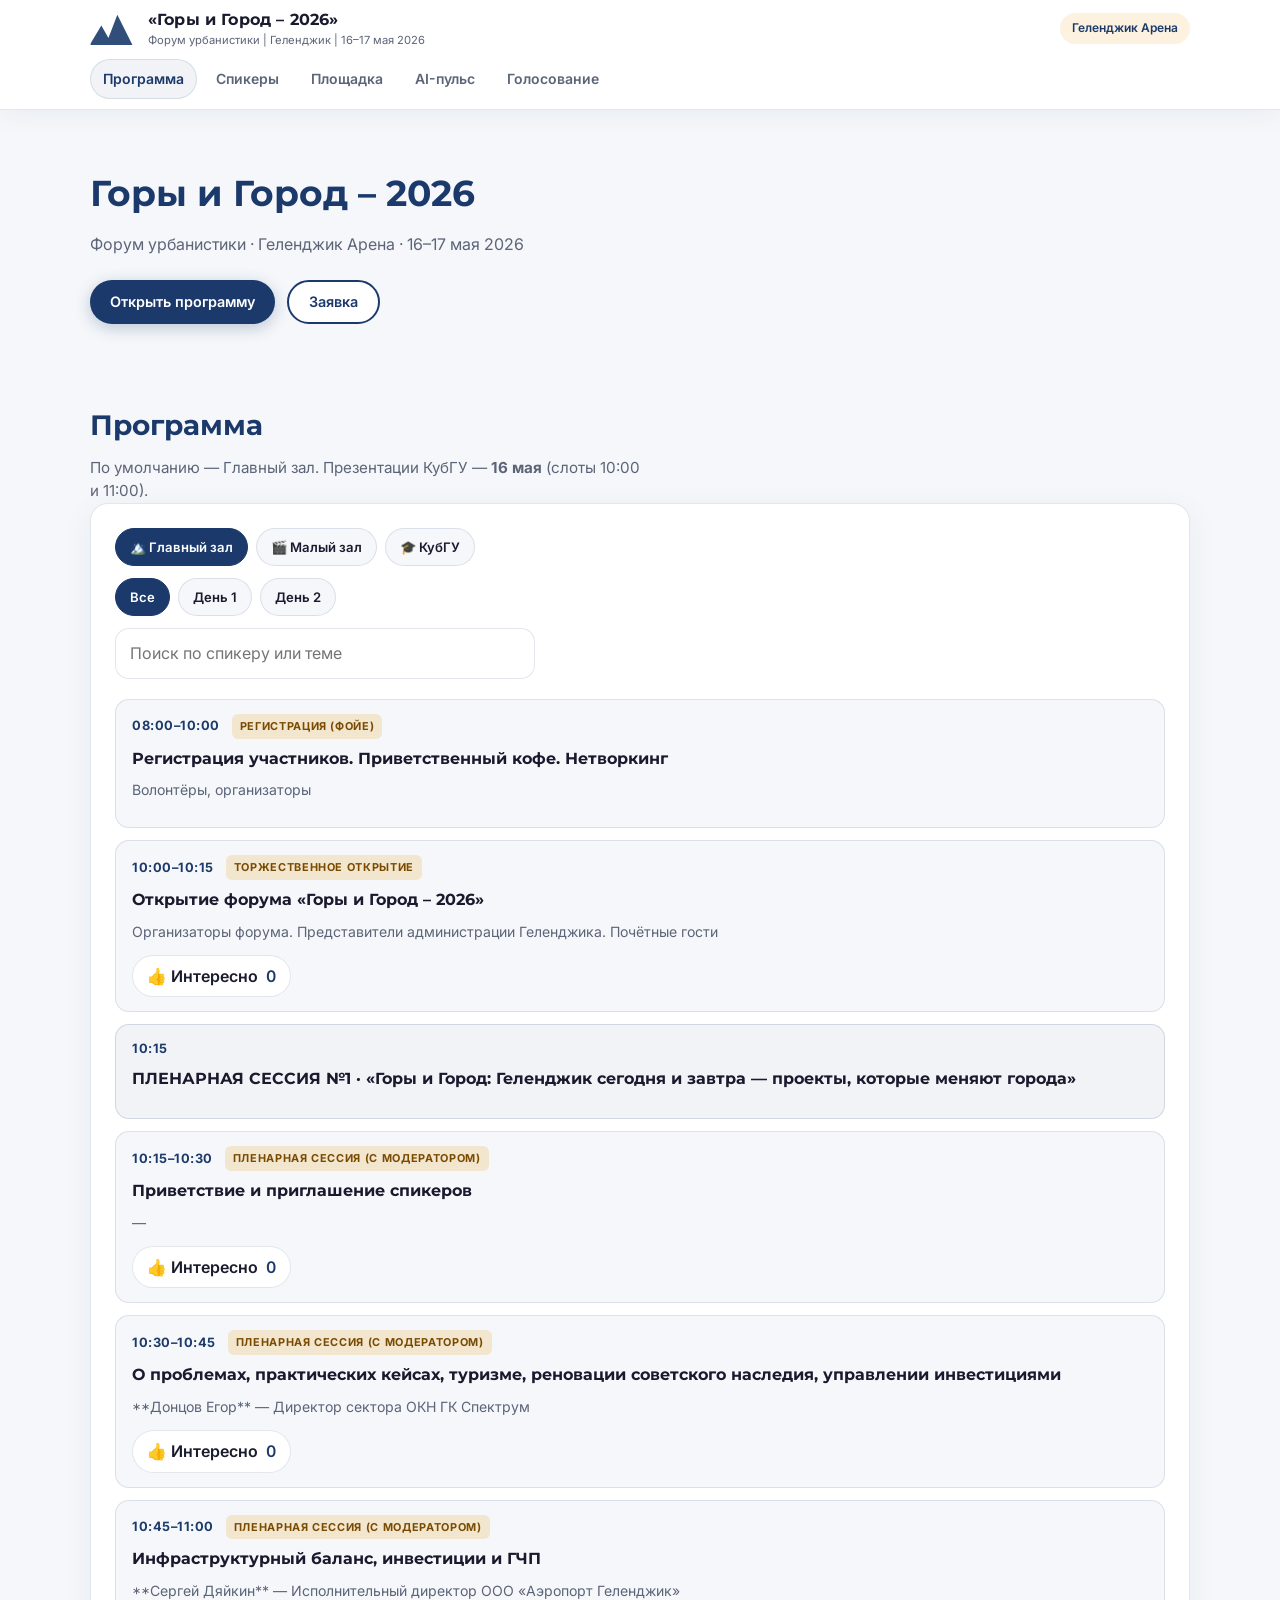
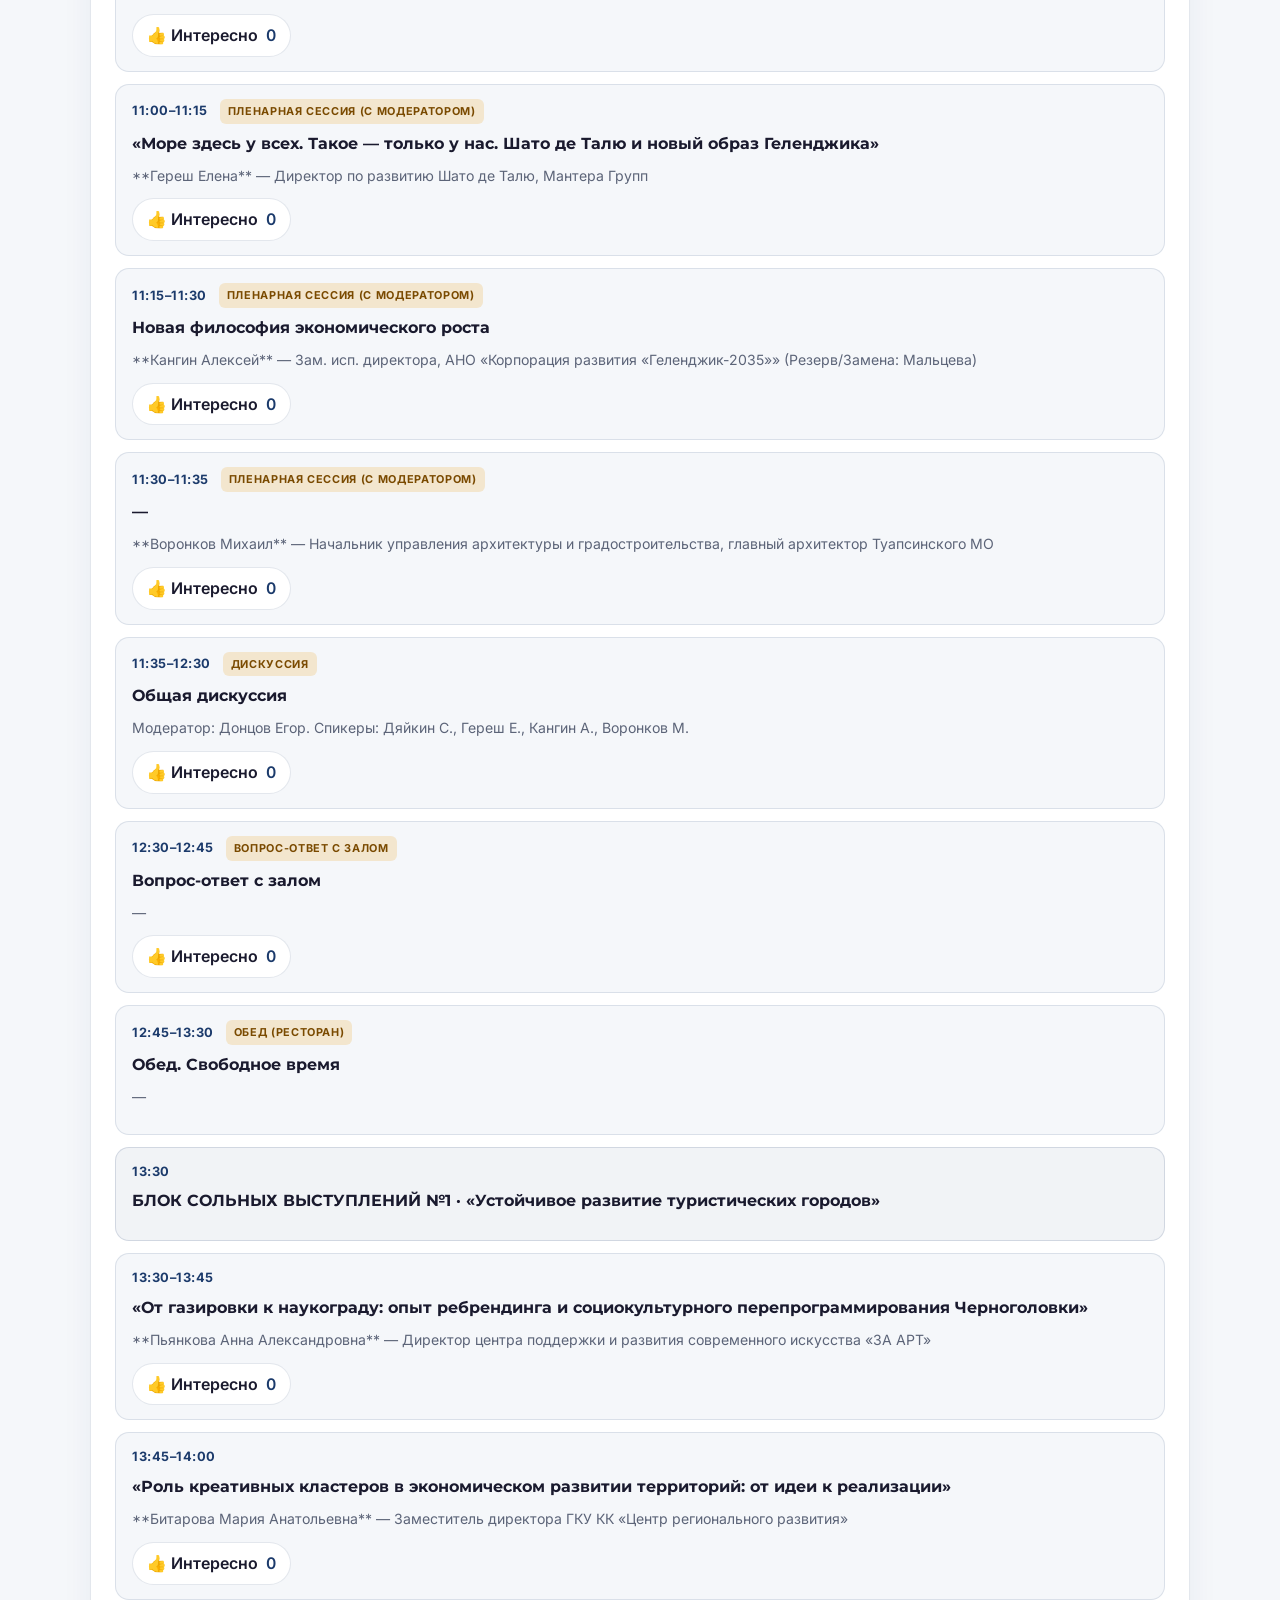
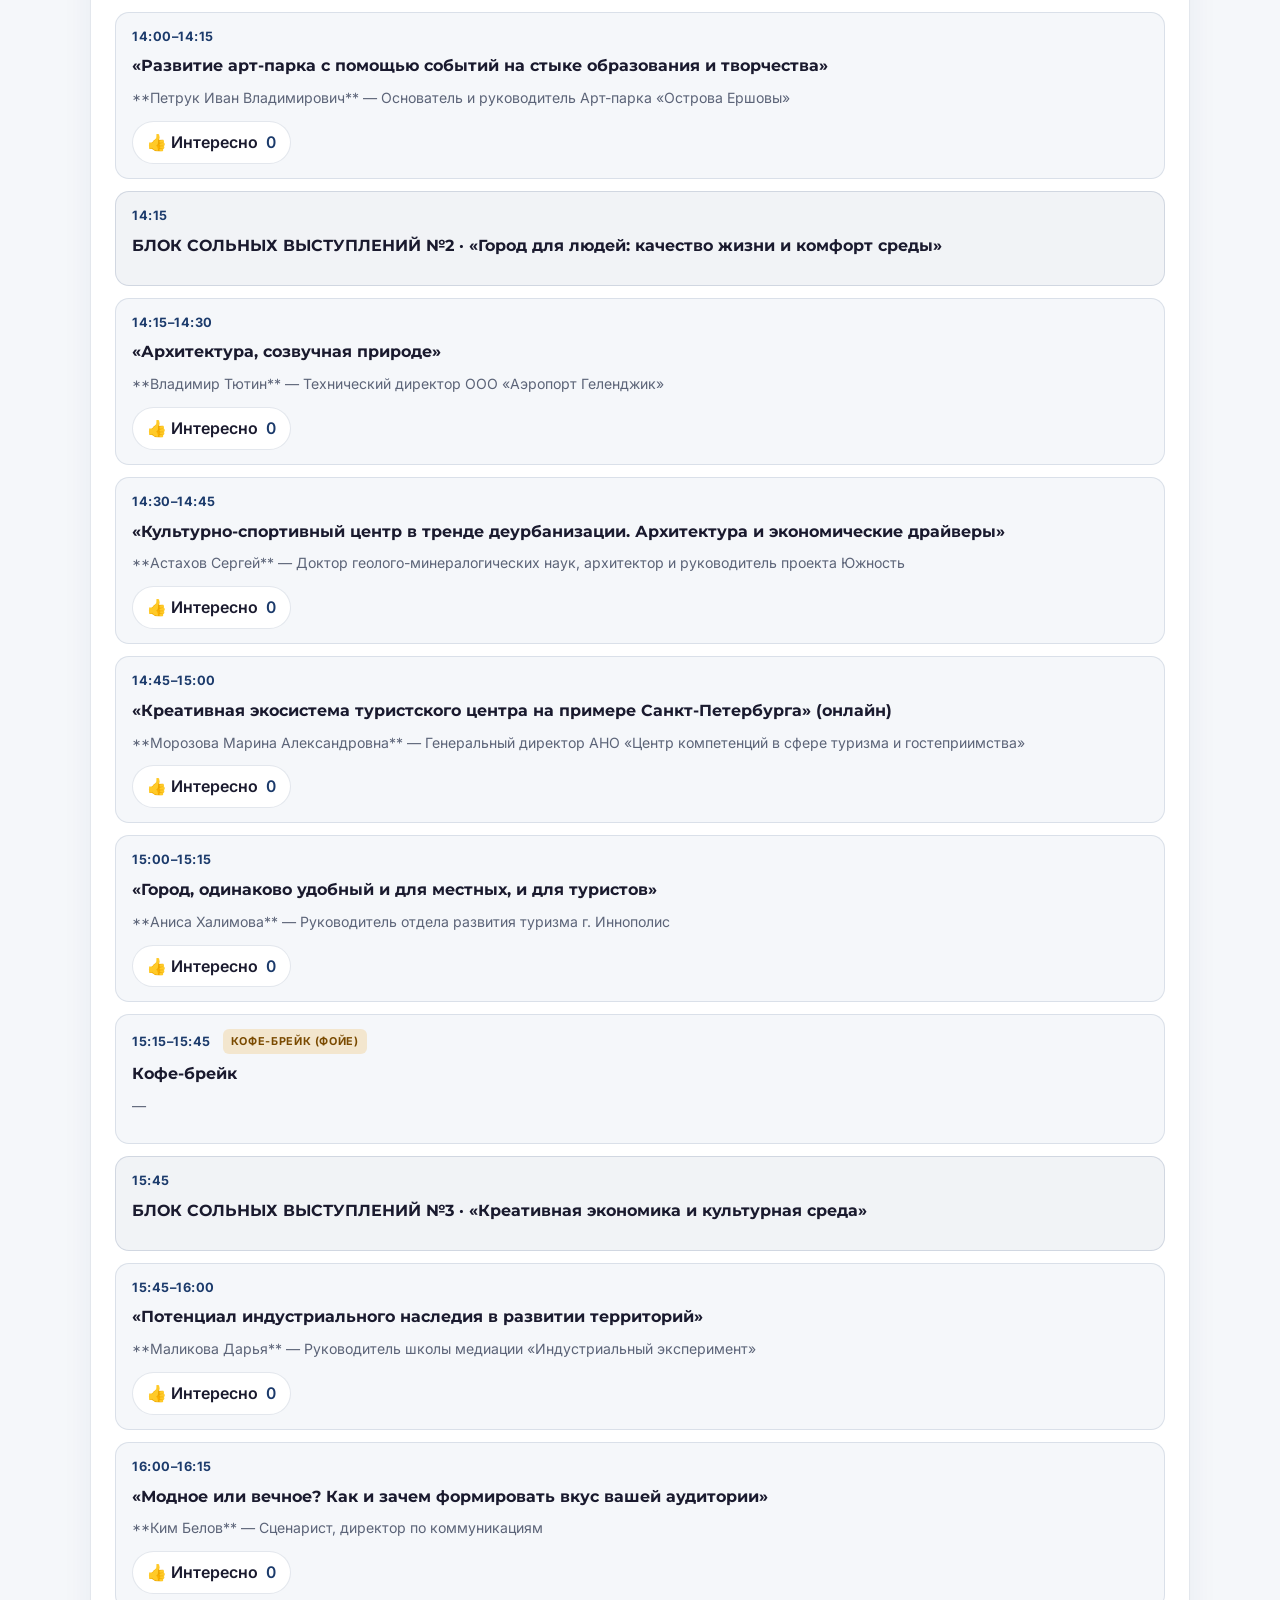
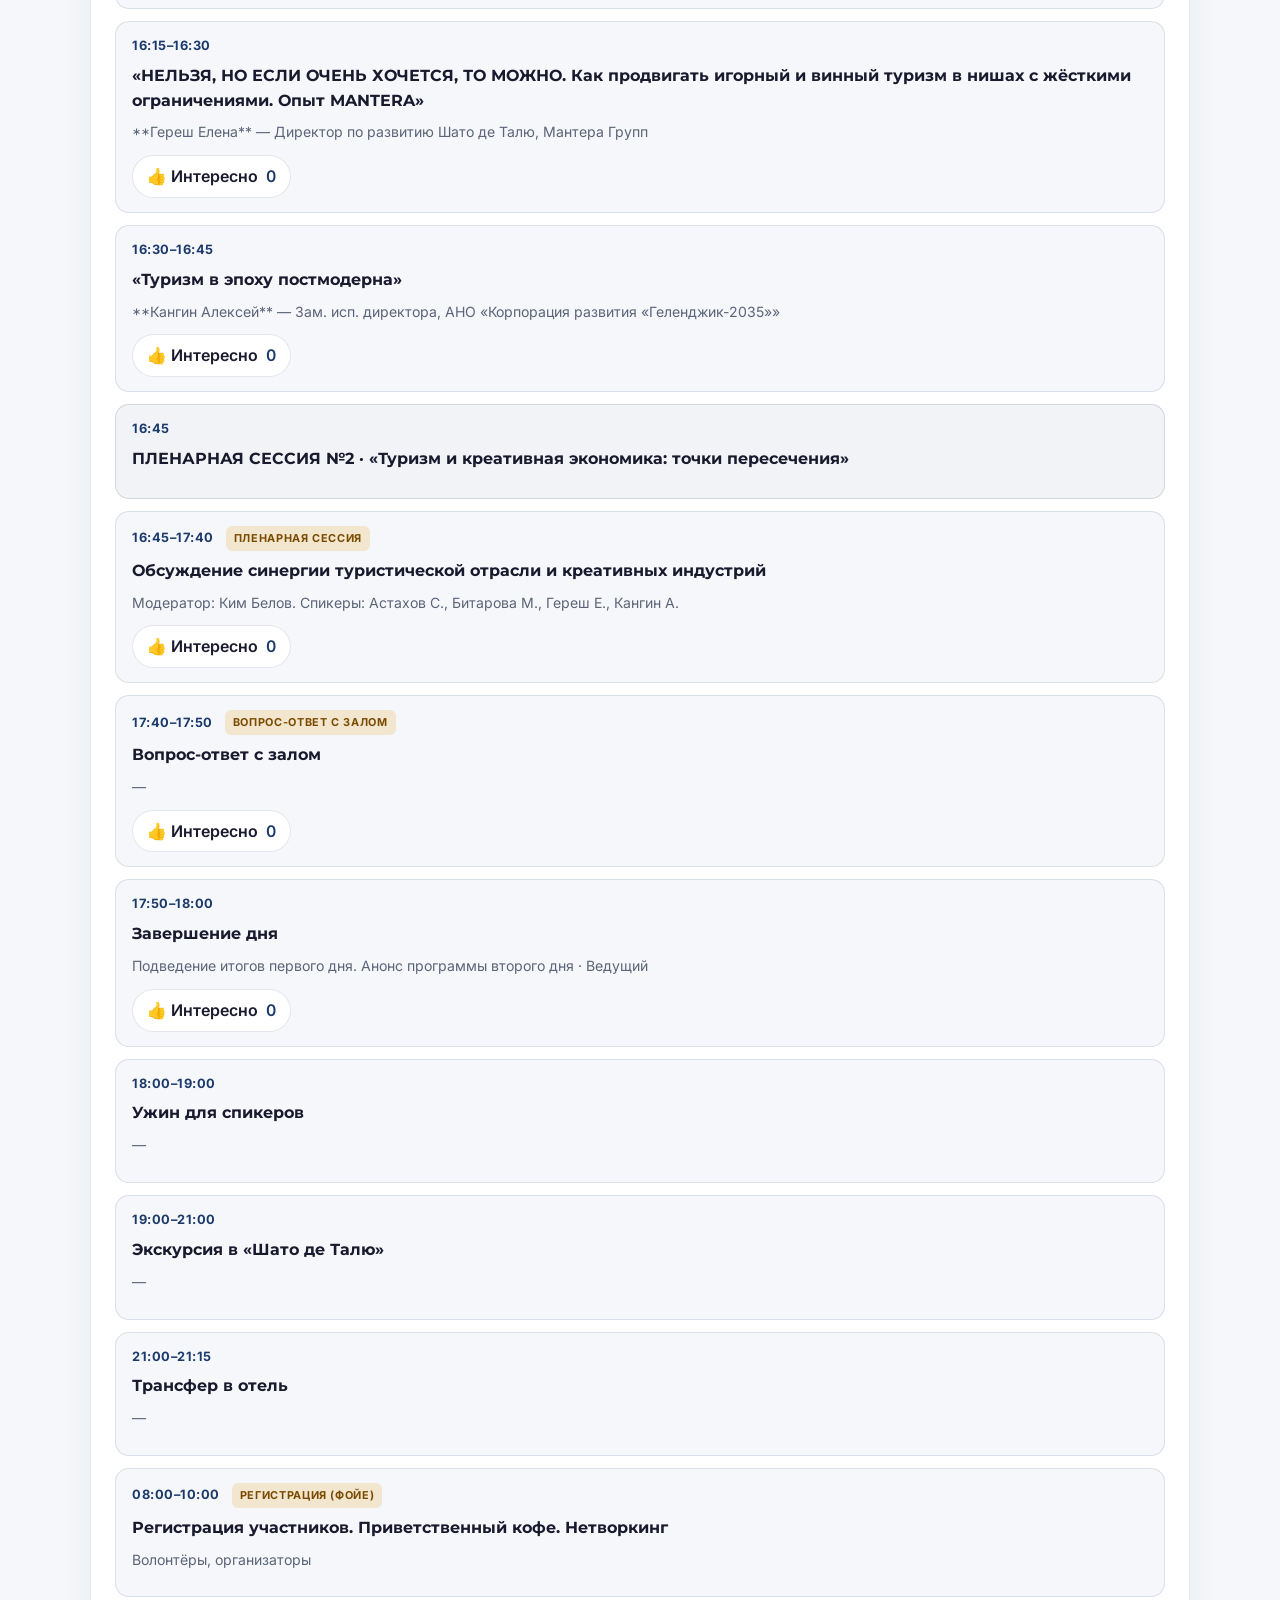
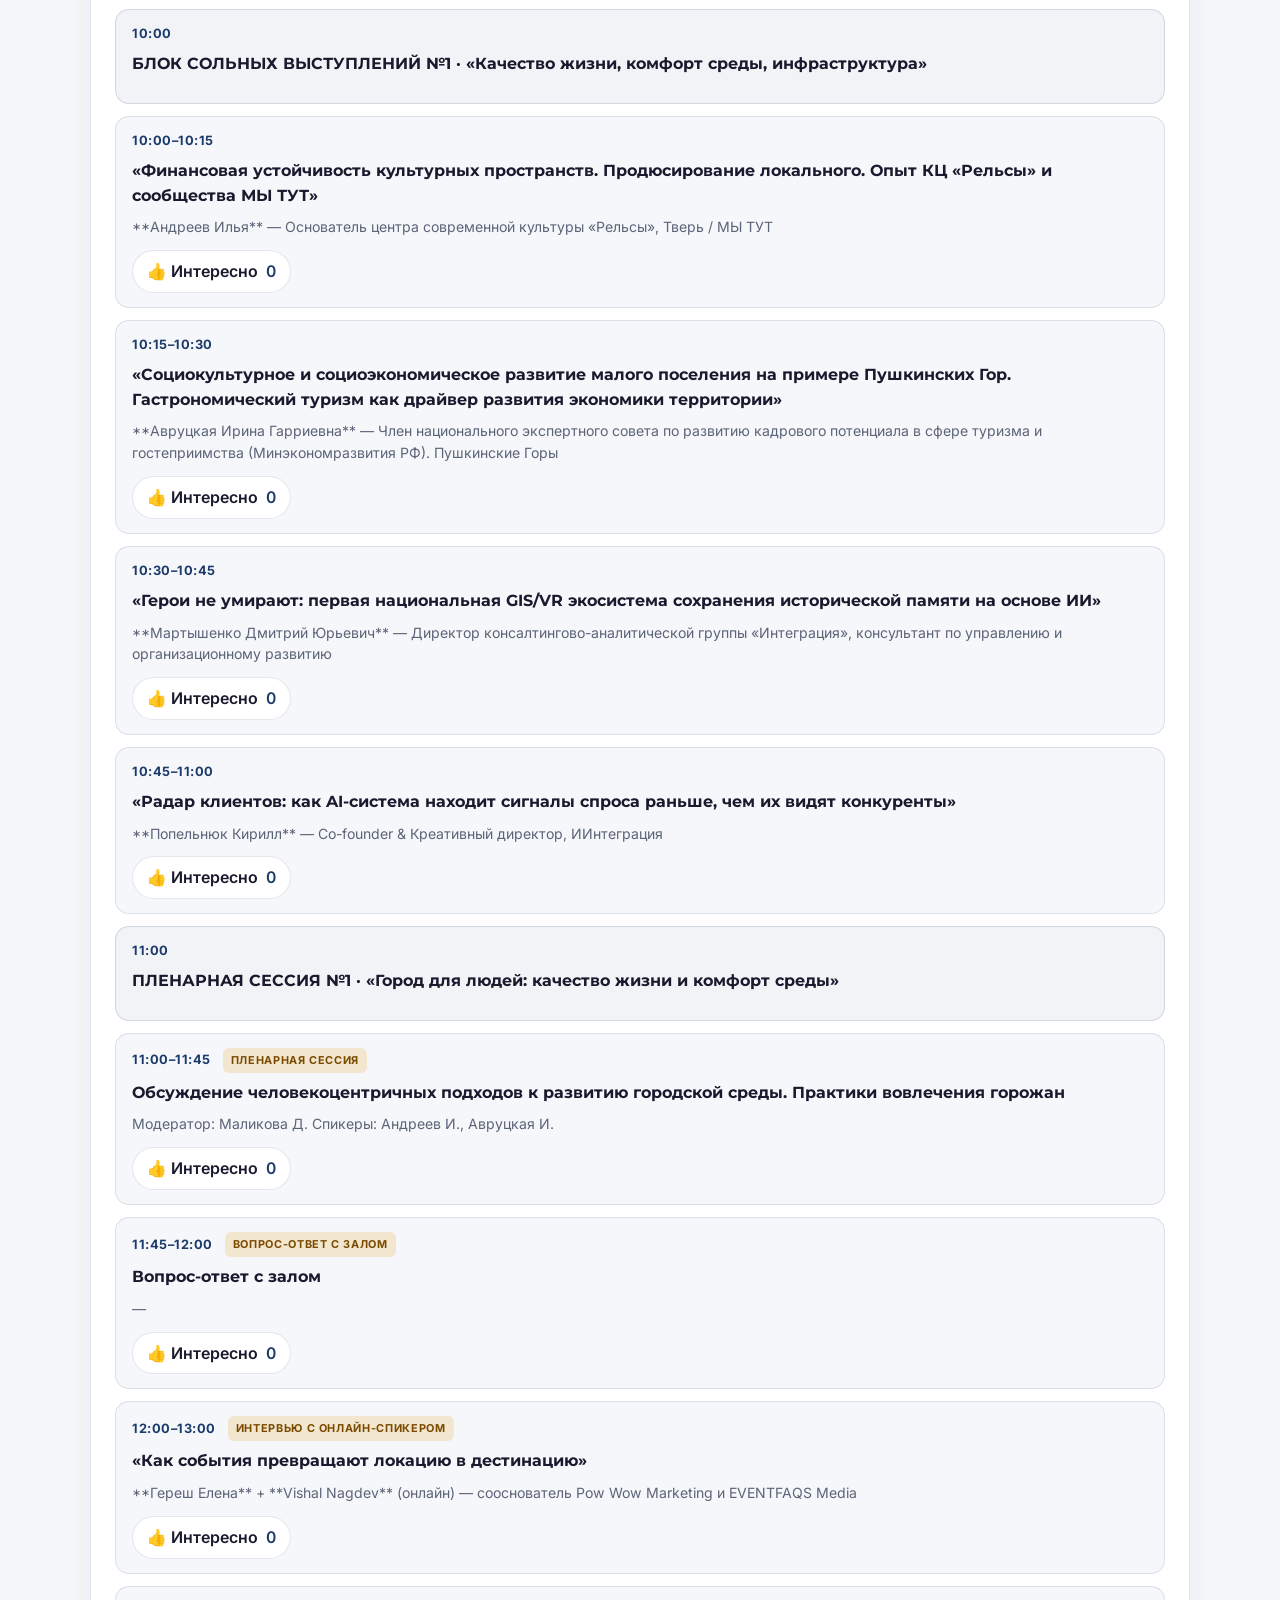
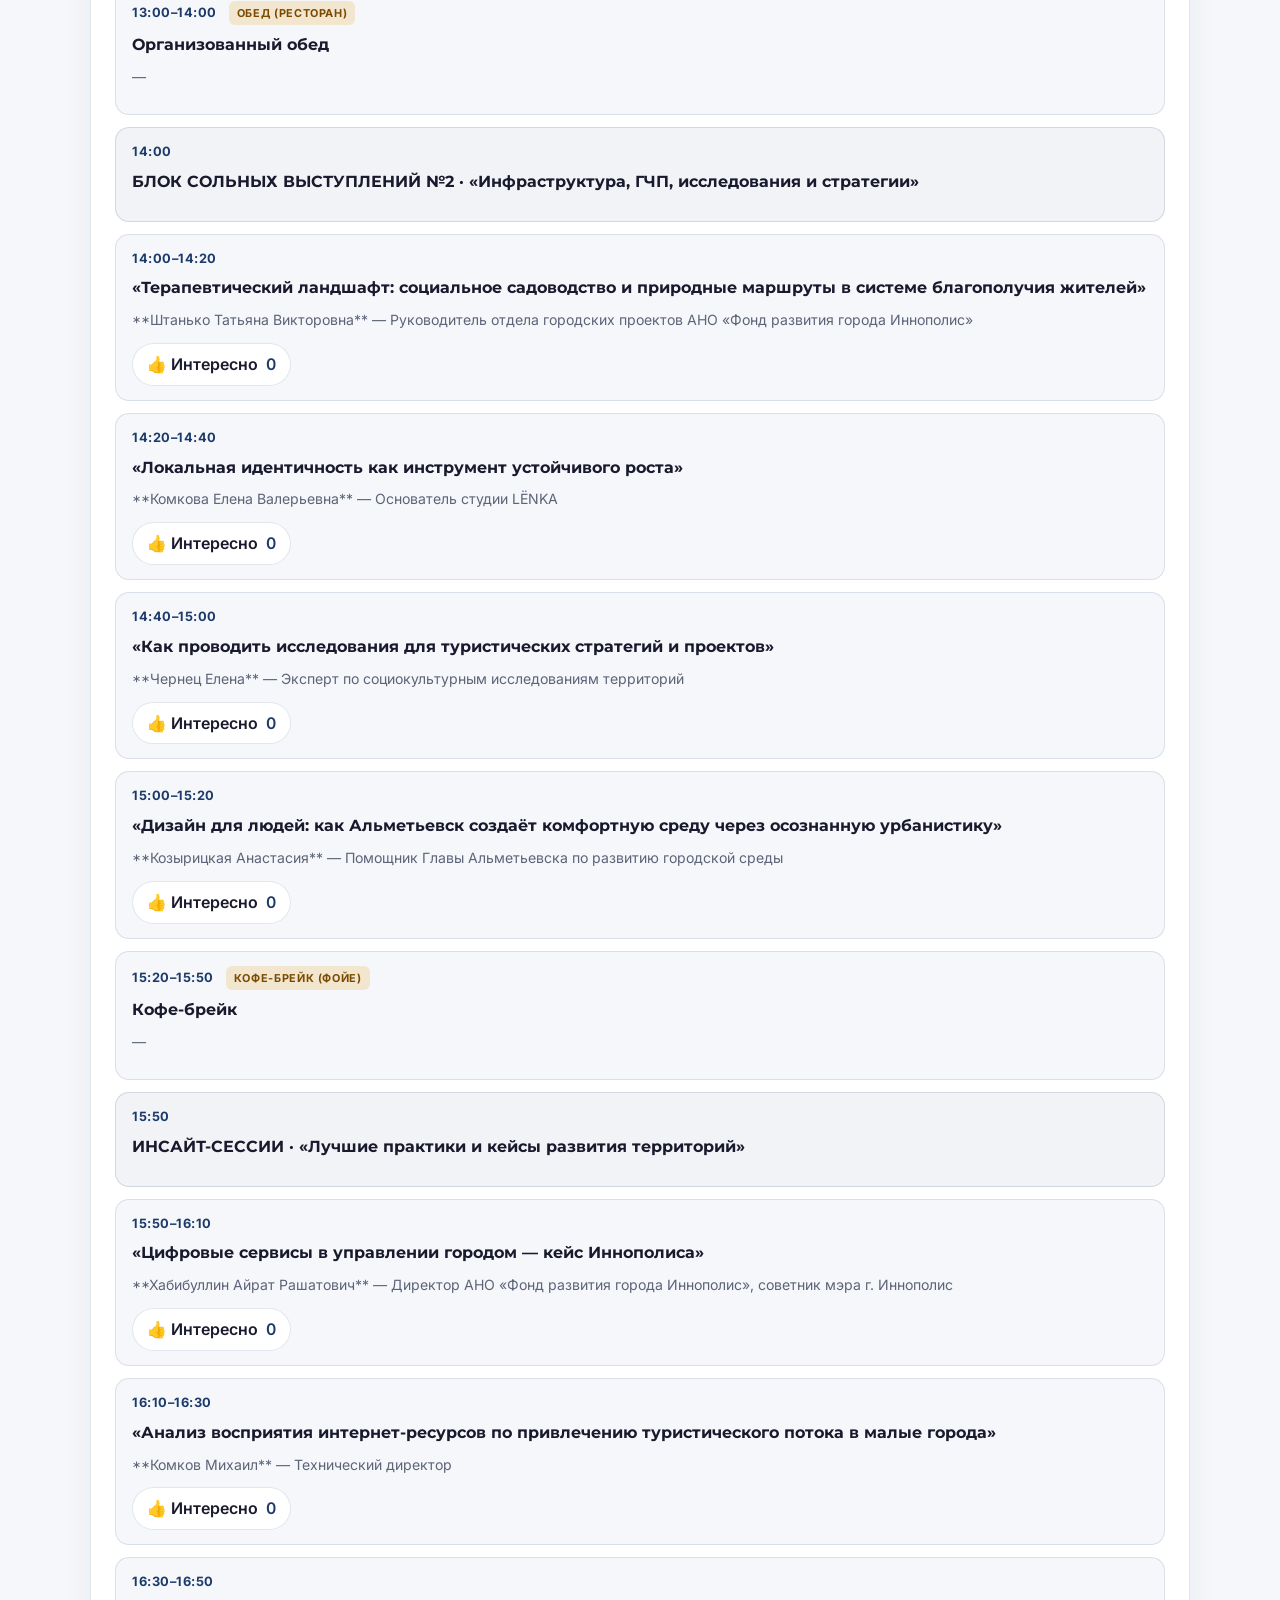
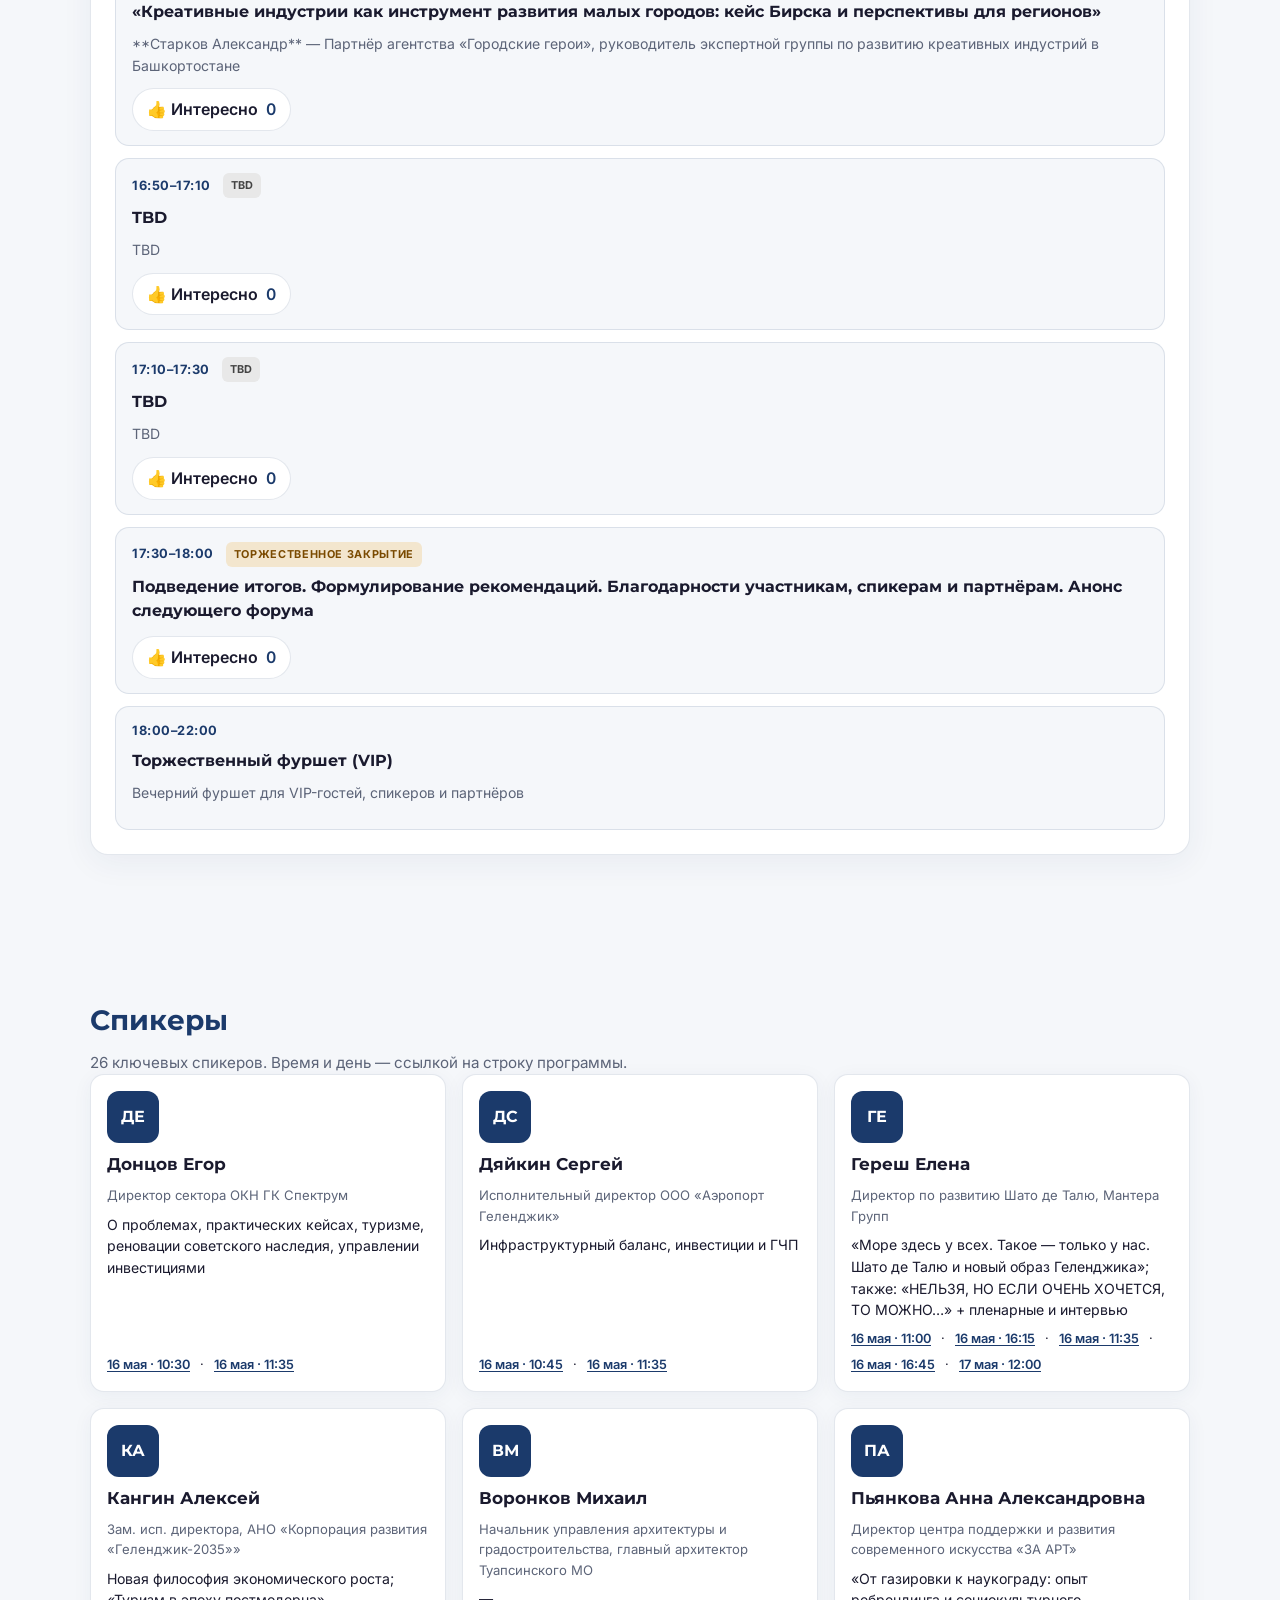
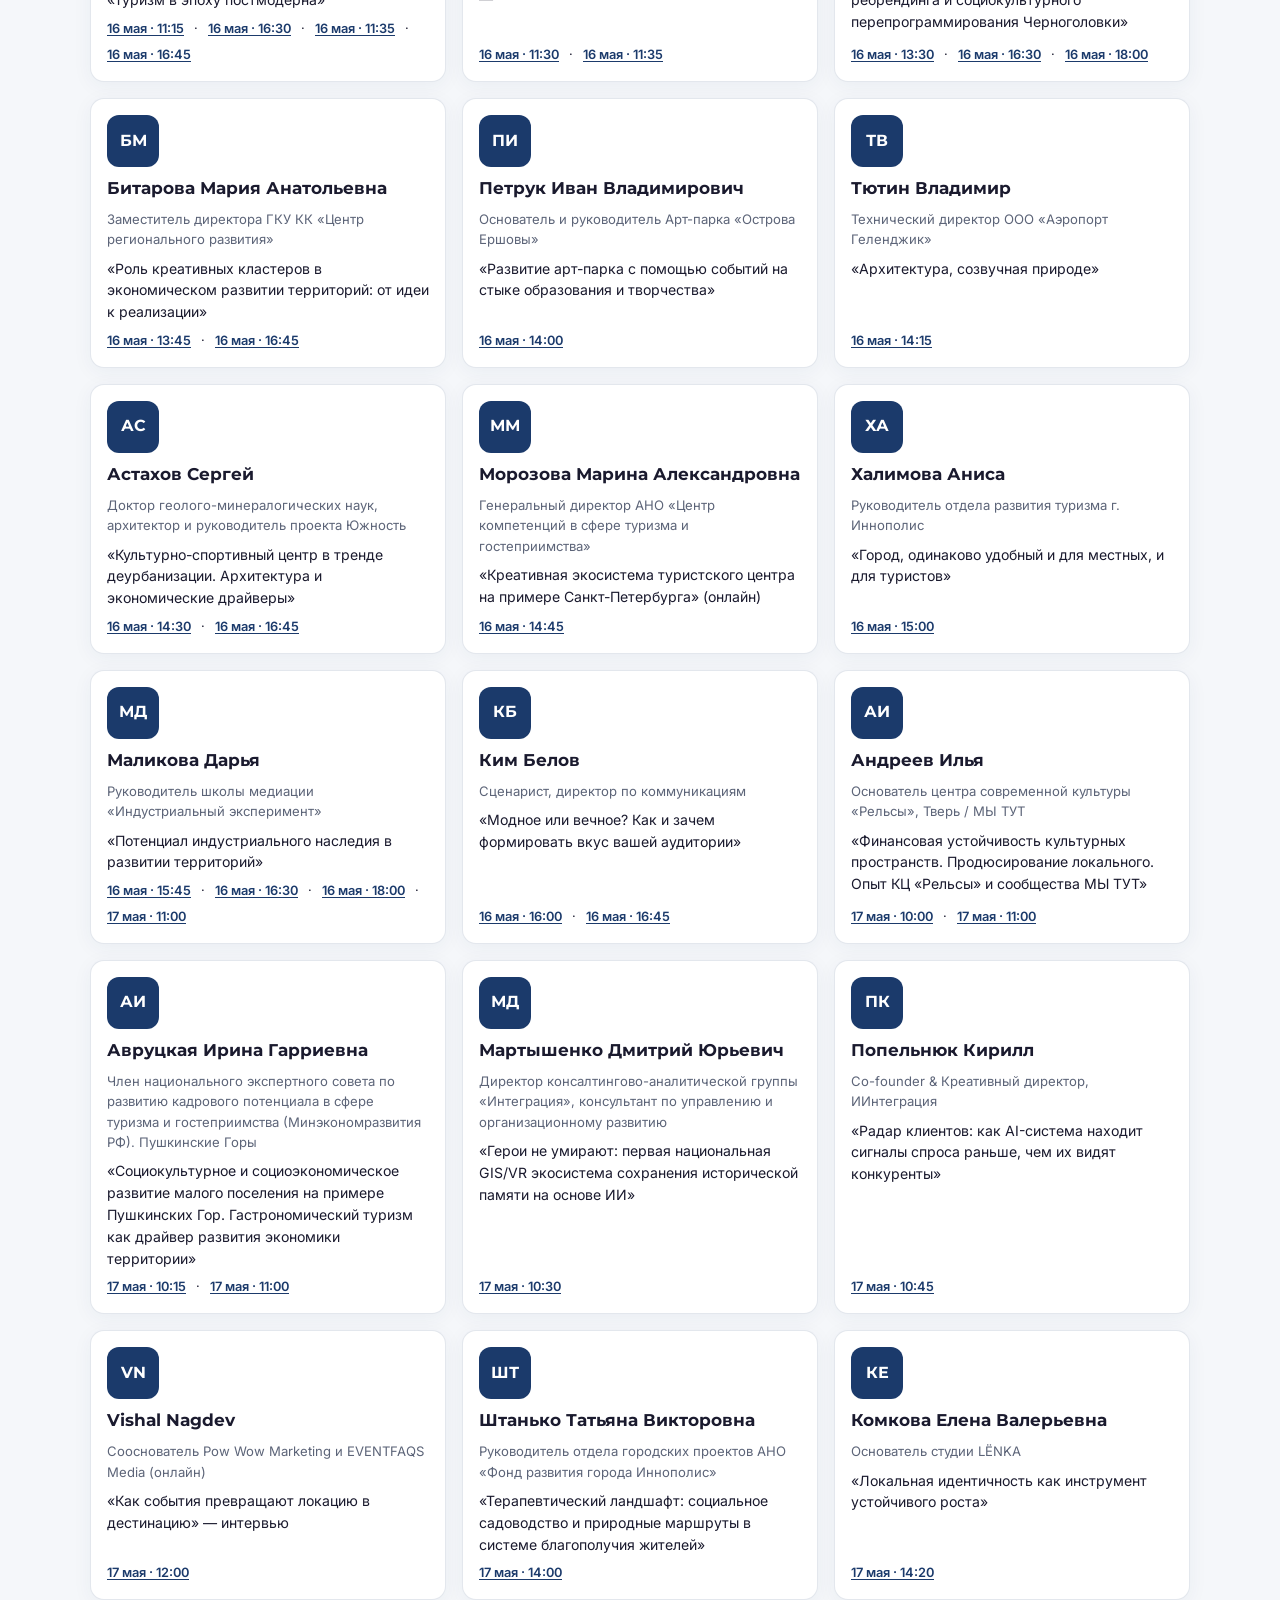
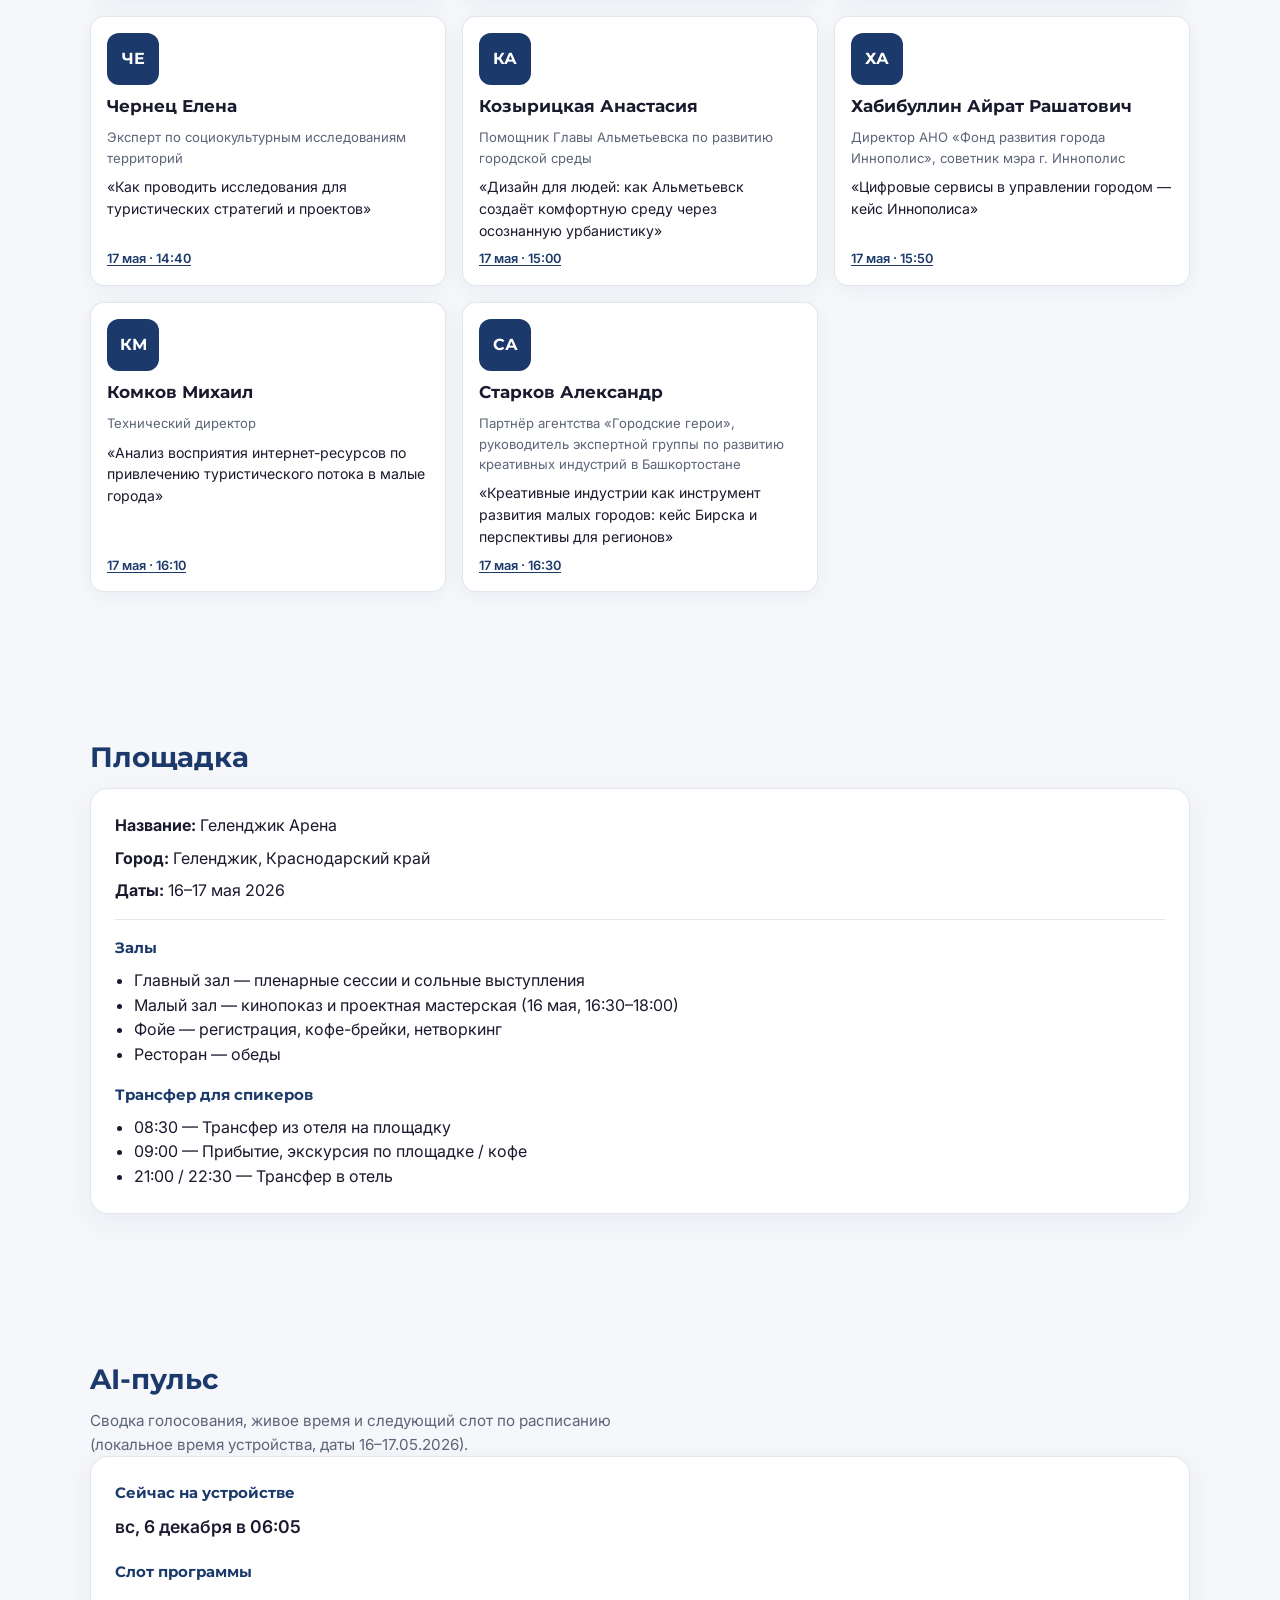
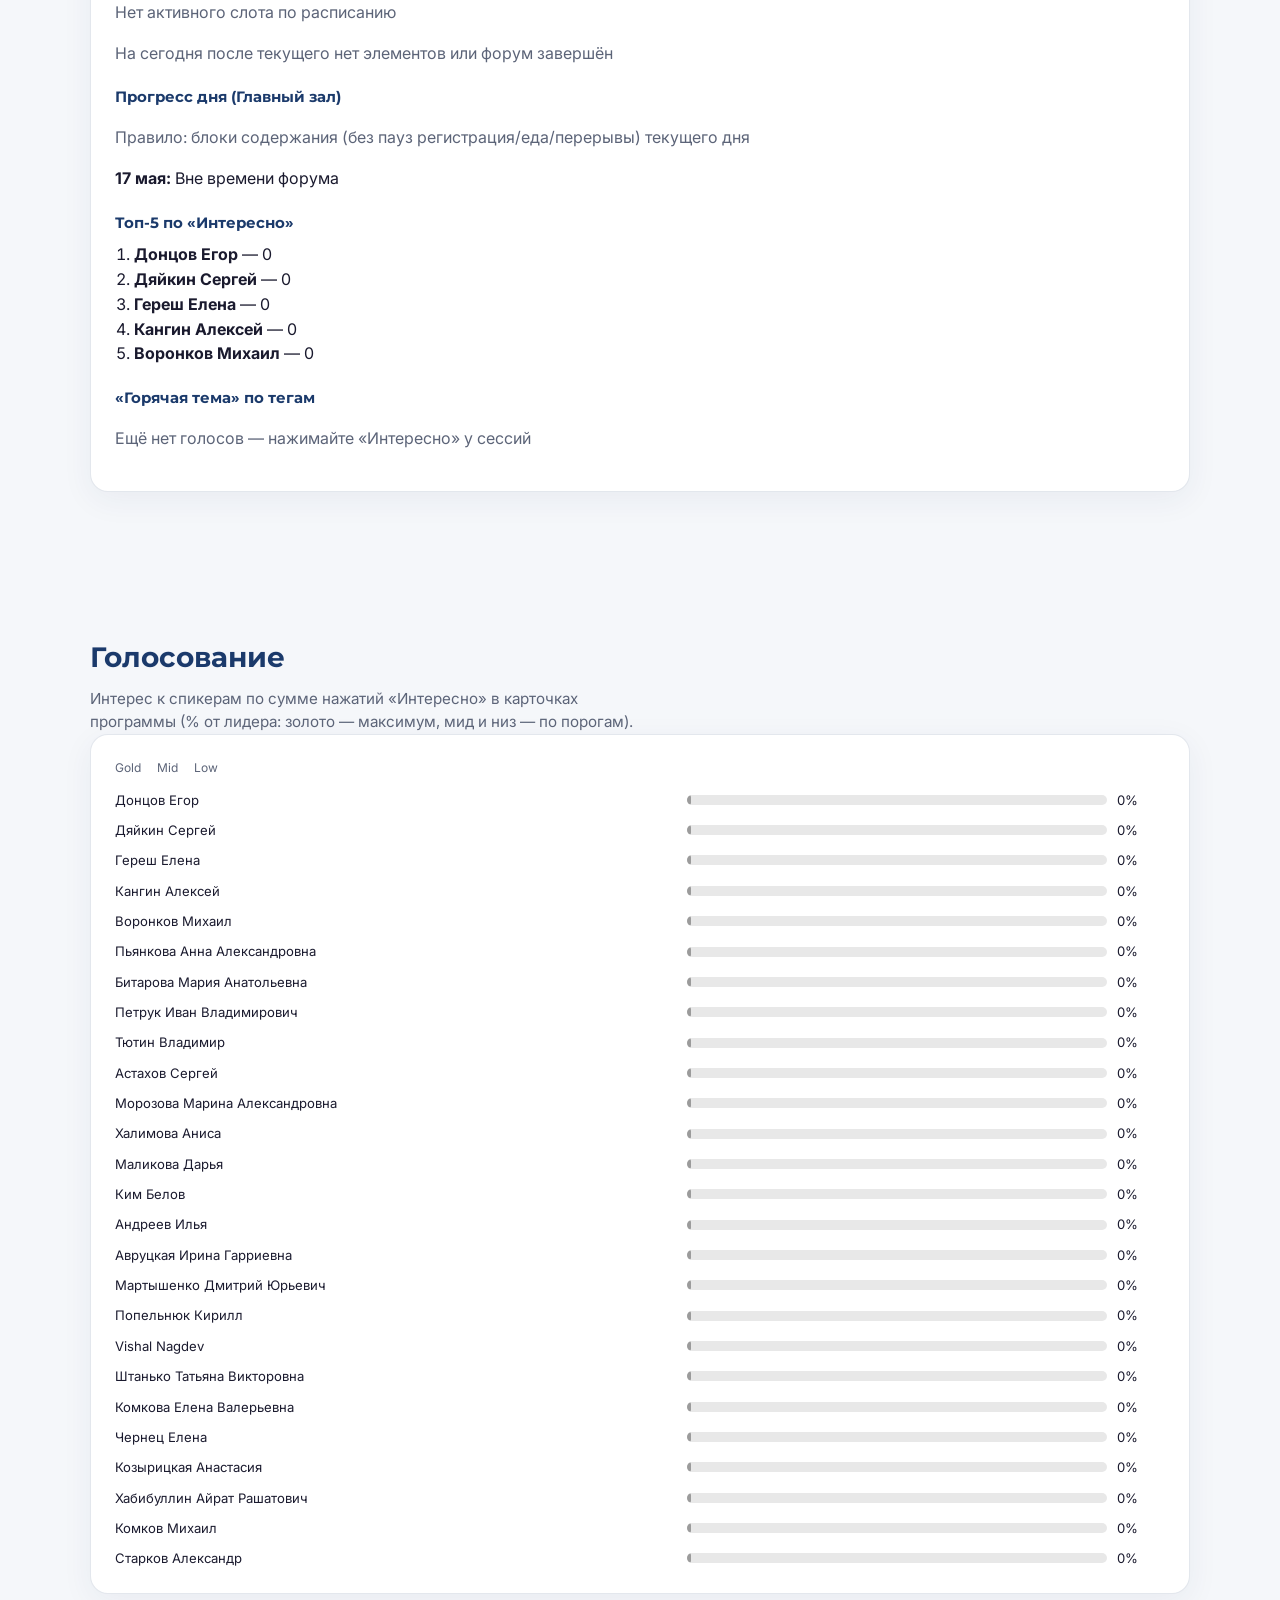
==== commit 73b3a934: "feat: Геленджик Арена адаптация Co-authored-by: Cursor <cursoragent@cursor.com>" ====
--- a/index.html
+++ b/index.html
@@ -2,58 +2,43 @@
 <html lang="ru">
   <head>
     <meta charset="utf-8" />
-    <meta name="viewport" content="width=device-width, initial-scale=1" />
-    <title>Горы и Город — 2026 | Форум урбанистики нового поколения</title>
+    <meta name="viewport" content="width=device-width, initial-scale=1, minimum-scale=1" />
+    <title>«Горы и Город – 2026» | Форум урбанистики</title>
+    <meta name="theme-color" content="#1B3A6B" />
+    <meta name="color-scheme" content="light" />
     <meta
       name="description"
-      content="Форум в Геленджике: туризм, качество среды, инфраструктура, ИИ в управлении городом. 16–17 мая 2026."
-    />
-    <meta name="theme-color" content="#040814" />
-    <meta name="color-scheme" content="dark" />
-    <meta property="og:type" content="website" />
-    <meta property="og:locale" content="ru_RU" />
-    <meta property="og:title" content="Горы и Город — 2026 | Форум урбанистики нового поколения" />
-    <meta
-      property="og:description"
-      content="Форум в Геленджике: туризм, качество среды, инфраструктура, ИИ в управлении городом. 16–17 мая 2026."
-    />
-    <meta name="twitter:card" content="summary" />
-    <meta name="twitter:title" content="Горы и Город — 2026" />
-    <meta
-      name="twitter:description"
-      content="Форум урбанистики в Геленджике, 16–17 мая 2026."
+      content="Форум урбанистики в Геленджике, 16–17 мая 2026. Площадка Геленджик Арена."
     />
     <link rel="icon" href="assets/favicon.svg" type="image/svg+xml" />
     <link rel="preconnect" href="https://fonts.googleapis.com" />
     <link rel="preconnect" href="https://fonts.gstatic.com" crossorigin />
     <link
-      href="https://fonts.googleapis.com/css2?family=Montserrat:ital,wght@0,400;0,500;0,600;0,700;0,800&family=Orbitron:wght@500;600;700;800&family=Rajdhani:wght@500;600;700&display=swap"
+      href="https://fonts.googleapis.com/css2?family=Inter:wght@400;600&family=Montserrat:wght@600;700&display=swap"
       rel="stylesheet"
     />
     <link rel="stylesheet" href="styles.css" />
   </head>
   <body>
-    <a class="skip-link" href="#main">К основному содержанию</a>
-    <div class="page-bg" aria-hidden="true"></div>
+    <a class="skip-link" href="#program">К программе</a>
 
     <header class="site-header">
       <div class="header-inner">
-        <a class="brand" href="#top">
-          <svg role="img" aria-label="Горы и Город">
-            <use href="assets/gigi-design-system.svg#logo-gg" />
+        <a class="brand" href="#top" id="top">
+          <svg class="brand-mt" aria-hidden="true" viewBox="0 0 48 36" xmlns="http://www.w3.org/2000/svg">
+            <path
+              fill="currentColor"
+              d="M0 34 12 14l8 14 10-26 18 36H0Zm18 0 8-17 14 29H8l10-12Z"
+              opacity=".9"
+            />
           </svg>
-          <span>Горы и Город — 2026</span>
+          <span class="brand-text">
+            <span class="brand-title">«Горы и Город – 2026»</span>
+            <span class="brand-sub">Форум урбанистики | Геленджик | 16–17 мая 2026</span>
+          </span>
         </a>
-
-        <nav class="nav-desktop" aria-label="Основная навигация">
-          <a href="#about" data-nav="about">О форуме</a>
-          <a href="#themes" data-nav="themes">Темы</a>
-          <a href="#speakers" data-nav="speakers">Спикеры</a>
-          <a href="#program" data-nav="program">Программа</a>
-        </nav>
-
         <div class="header-actions">
-          <a class="btn btn--header-cta btn--small" href="#contact">Принять участие</a>
+          <span class="venue-pill">Геленджик Арена</span>
           <button
             type="button"
             class="btn-nav-toggle"
@@ -64,671 +49,165 @@
             <span></span>
           </button>
         </div>
-
+        <nav class="nav-desktop" aria-label="Основная навигация">
+          <a href="#program" data-nav="program">Программа</a>
+          <a href="#speakers" data-nav="speakers">Спикеры</a>
+          <a href="#venue" data-nav="venue">Площадка</a>
+          <a href="#ai-pulse" data-nav="ai-pulse">AI-пульс</a>
+          <a href="#voting" data-nav="voting">Голосование</a>
+        </nav>
         <nav id="mobile-nav" class="nav-mobile" aria-label="Мобильное меню">
-          <a href="#about" data-nav="about">О форуме</a>
-          <a href="#themes" data-nav="themes">Темы</a>
+          <a href="#program" data-nav="program">Программа</a>
           <a href="#speakers" data-nav="speakers">Спикеры</a>
-          <a href="#program" data-nav="program">Программа</a>
-          <a href="#contact">Контакты</a>
+          <a href="#venue" data-nav="venue">Площадка</a>
+          <a href="#ai-pulse" data-nav="ai-pulse">AI-пульс</a>
+          <a href="#voting" data-nav="voting">Голосование</a>
         </nav>
       </div>
     </header>
 
-    <main id="main" class="landing">
-      <div id="top">
-        <section class="hero" aria-labelledby="hero-title">
-          <div>
-            <div class="hero-badge">
-              <span class="hero-badge__inner">
-                <svg class="hero-badge__icon" width="14" height="14" viewBox="0 0 12 12" aria-hidden="true">
-                  <use href="assets/gigi-design-system.svg#dot-live" />
-                </svg>
-                <span class="hero-badge__text">Форум урбанистики нового поколения</span>
-              </span>
-            </div>
-            <h1 id="hero-title" class="hero-title">
-              Горы и Город — <span class="hero-title__year">2026</span>
-            </h1>
-            <p class="hero-lead">
-              Проекты, которые меняют города. От концепций — к реальному качеству жизни.
+    <main class="main">
+      <section class="hero" aria-labelledby="hero-h">
+        <h1 id="hero-h" class="hero-title">Горы и Город – 2026</h1>
+        <p class="hero-meta">Форум урбанистики · Геленджик Арена · 16–17 мая 2026</p>
+        <div class="hero-actions">
+          <a class="btn btn-fill" href="#program">Открыть программу</a>
+          <a class="btn btn-line" href="#contact">Заявка</a>
+        </div>
+      </section>
+
+      <section id="program" class="section" aria-labelledby="program-h">
+        <div class="section-head">
+          <h2 id="program-h">Программа</h2>
+          <p>По умолчанию — Главный зал. Презентации КубГУ — <strong>16 мая</strong> (слоты 10:00 и 11:00).</p>
+        </div>
+        <div class="panel">
+          <div class="toolbar">
+            <div class="toolbar-row venue-tabs" role="tablist" aria-label="Зал">
+              <button type="button" class="vtab is-active" data-vtab="main" role="tab" aria-selected="true">
+                🏔️ Главный зал
+              </button>
+              <button type="button" class="vtab" data-vtab="small" role="tab" aria-selected="false">
+                🎬 Малый зал
+              </button>
+              <button type="button" class="vtab" data-vtab="kubsu" role="tab" aria-selected="false">
+                🎓 КубГУ
+              </button>
+            </div>
+            <div class="toolbar-row day-filter">
+              <button type="button" class="day-btn is-active" data-day-filter="0">Все</button>
+              <button type="button" class="day-btn" data-day-filter="1">День 1</button>
+              <button type="button" class="day-btn" data-day-filter="2">День 2</button>
+            </div>
+            <label class="search-field">
+              <span class="visually-hidden">Поиск</span>
+              <input type="search" data-program-search placeholder="Поиск по спикеру или теме" />
+            </label>
+          </div>
+          <div class="slot-list" data-program-root></div>
+        </div>
+      </section>
+
+      <section id="speakers" class="section" aria-labelledby="speakers-h">
+        <div class="section-head">
+          <h2 id="speakers-h">Спикеры</h2>
+          <p>26 ключевых спикеров. Время и день — ссылкой на строку программы.</p>
+        </div>
+        <div class="speaker-grid" data-speakers-root></div>
+      </section>
+
+      <section id="venue" class="section" aria-labelledby="venue-h">
+        <div class="section-head">
+          <h2 id="venue-h">Площадка</h2>
+        </div>
+        <div class="panel venue-card">
+          <p><strong>Название:</strong> Геленджик Арена</p>
+          <p><strong>Город:</strong> Геленджик, Краснодарский край</p>
+          <p><strong>Даты:</strong> 16–17 мая 2026</p>
+          <hr class="divider" />
+          <h3 class="mini-h">Залы</h3>
+          <ul class="bullet">
+            <li>Главный зал — пленарные сессии и сольные выступления</li>
+            <li>Малый зал — кинопоказ и проектная мастерская (16 мая, 16:30–18:00)</li>
+            <li>Фойе — регистрация, кофе-брейки, нетворкинг</li>
+            <li>Ресторан — обеды</li>
+          </ul>
+          <h3 class="mini-h">Трансфер для спикеров</h3>
+          <ul class="bullet">
+            <li>08:30 — Трансфер из отеля на площадку</li>
+            <li>09:00 — Прибытие, экскурсия по площадке / кофе</li>
+            <li>21:00 / 22:30 — Трансфер в отель</li>
+          </ul>
+        </div>
+      </section>
+
+      <section id="ai-pulse" class="section" aria-labelledby="ai-h">
+        <div class="section-head">
+          <h2 id="ai-h">AI-пульс</h2>
+          <p>Сводка голосования, живое время и следующий слот по расписанию (локальное время устройства, даты 16–17.05.2026).</p>
+        </div>
+        <div class="panel pulse" data-ai-pulse></div>
+      </section>
+
+      <section id="voting" class="section" aria-labelledby="vote-h">
+        <div class="section-head">
+          <h2 id="vote-h">Голосование</h2>
+          <p>Интерес к спикерам по сумме нажатий «Интересно» в карточках программы (% от лидера: золото — максимум, мид и низ — по порогам).</p>
+        </div>
+        <div class="panel heat" data-heatmap-root></div>
+      </section>
+
+      <section id="contact" class="section section--cta" aria-labelledby="contact-h">
+        <div class="section-head">
+          <h2 id="contact-h">Участие</h2>
+        </div>
+        <div class="panel contact-grid">
+          <p>
+            Почта: <a href="mailto:dm.martyshenko@gmail.com">dm.martyshenko@gmail.com</a>
+          </p>
+          <div id="google-form-embed-host" class="google-form-embed-host" hidden></div>
+          <form id="contact-form" class="contact-form" novalidate>
+            <p id="form-hint-native" class="form-hint-native">
+              Если форма не отображается, заполните поля ниже.
             </p>
-            <div class="meta-row">
-              <div class="meta-pill">
-                <span class="meta-pill__inner">
-                  <svg
-                    class="meta-pill__icon"
-                    width="17"
-                    height="17"
-                    viewBox="0 0 24 24"
-                    fill="none"
-                    aria-hidden="true"
-                  >
-                    <use href="assets/gigi-design-system.svg#icon-calendar" />
-                  </svg>
-                  <span class="meta-pill__text">16–17 мая 2026 года</span>
-                </span>
-              </div>
-              <div class="meta-pill">
-                <span class="meta-pill__inner">
-                  <svg
-                    class="meta-pill__icon"
-                    width="17"
-                    height="17"
-                    viewBox="0 0 24 24"
-                    fill="none"
-                    aria-hidden="true"
-                  >
-                    <use href="assets/gigi-design-system.svg#icon-pin" />
-                  </svg>
-                  <span class="meta-pill__text">Геленджик</span>
-                </span>
-              </div>
-              <div class="meta-pill">
-                <span class="meta-pill__inner">
-                  <svg
-                    class="meta-pill__icon"
-                    width="17"
-                    height="17"
-                    viewBox="0 0 24 24"
-                    fill="none"
-                    aria-hidden="true"
-                  >
-                    <use href="assets/gigi-design-system.svg#icon-building" />
-                  </svg>
-                  <span class="meta-pill__text">Главный зал</span>
-                </span>
-              </div>
-            </div>
-            <div class="hero-cta">
-              <a class="btn btn--primary" href="#contact">Принять участие</a>
-              <a class="btn btn--ghost-gold" href="#program">Смотреть программу</a>
-            </div>
+            <div class="field">
+              <label for="c-name">Имя и организация</label>
+              <input id="c-name" name="name" type="text" autocomplete="name" placeholder="ФИО и организация" />
+            </div>
+            <div class="field">
+              <label for="c-email">Эл. почта</label>
+              <input id="c-email" name="email" type="email" autocomplete="email" required placeholder="email@domain.com" />
+            </div>
+            <div class="field">
+              <label for="c-msg">Сообщение</label>
+              <textarea id="c-msg" name="message" required placeholder="Формат участия, вопросы"></textarea>
+            </div>
+            <button type="submit" class="btn btn-fill">Отправить</button>
+            <p id="form-status" class="form-status" role="status" aria-live="polite"></p>
+          </form>
+          <div class="map-wrap">
+            <iframe
+              title="Карта · Геленджик"
+              loading="lazy"
+              referrerpolicy="no-referrer-when-downgrade"
+              src="https://www.openstreetmap.org/export/embed.html?bbox=38.042%2C44.545%2C38.095%2C44.572&layer=mapnik"
+            ></iframe>
           </div>
-
-          <aside class="partner-panel" aria-label="Партнёры форума">
-            <div class="partner-panel__inner">
-              <div class="partner-pill-stack">
-                <a
-                  class="partner-pill partner-pill--innopolis"
-                  href="https://innopolis.university/"
-                  target="_blank"
-                  rel="noopener noreferrer"
-                  aria-label="Innopolis University — открыть сайт"
-                >
-                  <span class="partner-pill__mark" aria-hidden="true">
-                    <svg class="partner-pill__svg" viewBox="0 0 56 64" fill="none" xmlns="http://www.w3.org/2000/svg">
-                      <defs>
-                        <clipPath id="clip-inno-shield">
-                          <path
-                            d="M28 3.2 6.5 12.2v21.8c0 11.4 7.6 21.6 21.5 26.6 13.9-5 21.5-15.2 21.5-26.6V12.2L28 3.2z"
-                          />
-                        </clipPath>
-                      </defs>
-                      <path
-                        d="M28 3.2 6.5 12.2v21.8c0 11.4 7.6 21.6 21.5 26.6 13.9-5 21.5-15.2 21.5-26.6V12.2L28 3.2z"
-                        fill="#070d18"
-                        stroke="rgba(200, 212, 230, 0.92)"
-                        stroke-width="1.15"
-                      />
-                      <g clip-path="url(#clip-inno-shield)">
-                        <rect x="0" y="9" width="56" height="7" fill="#f2a317" />
-                        <rect x="0" y="16" width="56" height="15" fill="#156ec9" />
-                        <rect x="0" y="31" width="56" height="3.2" fill="#f0f4f8" />
-                        <rect x="0" y="34.2" width="56" height="38" fill="#1f8f54" />
-                      </g>
-                    </svg>
-                  </span>
-                  <span class="partner-pill__words">
-                    <span class="partner-pill__line partner-pill__line--main">Innopolis</span>
-                    <span class="partner-pill__line partner-pill__line--sub">University</span>
-                  </span>
-                </a>
-
-                <a
-                  class="partner-pill partner-pill--iint"
-                  href="https://iintegraciya.ru/"
-                  target="_blank"
-                  rel="noopener noreferrer"
-                  aria-label="ИИнтеграция — открыть сайт"
-                >
-                  <span class="partner-pill__mark" aria-hidden="true">
-                    <svg class="partner-pill__svg" viewBox="0 0 56 56" fill="none" xmlns="http://www.w3.org/2000/svg">
-                      <path
-                        d="M17 42L26 14"
-                        stroke="#fff"
-                        stroke-width="5.5"
-                        stroke-linecap="square"
-                      />
-                      <path
-                        d="M30 42L39 14"
-                        stroke="#fff"
-                        stroke-width="5.5"
-                        stroke-linecap="square"
-                      />
-                      <path d="M19.5 23.5h18" stroke="#fff" stroke-width="3.8" stroke-linecap="square" />
-                    </svg>
-                  </span>
-                  <span class="partner-pill__words">
-                    <span class="partner-pill__line partner-pill__line--main partner-pill__line--iint"
-                      >ИИнтеграция</span
-                    >
-                  </span>
-                </a>
-
-                <a
-                  class="partner-pill partner-pill--arena"
-                  href="https://gelenarena.ru/"
-                  target="_blank"
-                  rel="noopener noreferrer"
-                  aria-label="Геленджик Арена — открыть сайт"
-                >
-                  <span class="partner-pill__mark" aria-hidden="true">
-                    <svg class="partner-pill__svg" viewBox="0 0 64 52" xmlns="http://www.w3.org/2000/svg">
-                      <defs>
-                        <linearGradient id="grad-arena-rays" x1="0%" y1="100%" x2="100%" y2="0%">
-                          <stop offset="0%" stop-color="#f8d450" />
-                          <stop offset="40%" stop-color="#f472b6" />
-                          <stop offset="100%" stop-color="#38e0ff" />
-                        </linearGradient>
-                      </defs>
-                      <g
-                        stroke="url(#grad-arena-rays)"
-                        stroke-width="1.35"
-                        fill="none"
-                        stroke-linecap="round"
-                      >
-                        <path d="M32 44L15 20.5" />
-                        <path d="M32 44L18 18" />
-                        <path d="M32 44L22.5 15.5" />
-                        <path d="M32 44L28 13" />
-                        <path d="M32 44L32 12" />
-                        <path d="M32 44L36 13" />
-                        <path d="M32 44L41.5 15.5" />
-                        <path d="M32 44L46 18" />
-                        <path d="M32 44L49 20.5" />
-                        <path d="M32 44L50.5 24" />
-                        <path d="M32 44L51 28" />
-                        <path d="M32 44L50 31.5" />
-                        <path d="M32 44L47.5 35" />
-                      </g>
-                      <path
-                        d="M13 44c4.5-11 9.8-19.2 19-19.2S46.5 33 51 44"
-                        stroke="url(#grad-arena-rays)"
-                        stroke-width="2.2"
-                        fill="none"
-                        stroke-linecap="round"
-                        opacity="0.85"
-                      />
-                    </svg>
-                  </span>
-                  <span class="partner-pill__words">
-                    <span class="partner-pill__line partner-pill__line--main">Геленджик</span>
-                    <span class="partner-pill__line partner-pill__line--sub">Арена</span>
-                  </span>
-                </a>
-              </div>
-              <p class="partner-foot">
-                <span class="partner-foot__gold">Разработчик и креативный партнёр концепции</span>
-                <span class="partner-foot__line">Консалтингово-аналитическая группа «ИИнтеграция»</span>
-              </p>
-            </div>
-          </aside>
-        </section>
-      </div>
-
-      <section id="about" class="land-section" aria-labelledby="about-title">
-        <div class="section-head">
-          <p class="section-kicker">Манифест</p>
-          <h2 id="about-title" class="section-title">О форуме: урбанистика начинается с места</h2>
-          <p class="section-desc">
-            Мы верим: будущее города невозможно отделить от конкретной территории — её рельефа, климата,
-            истории и людей, которые здесь живут и приезжают.
-          </p>
-        </div>
-        <div class="glass-panel">
-          <div class="manifest-columns">
-            <p>
-              Урбанистика начинается не с громких лозунгов, а с конкретного места и конкретных решений: где
-              пройдёт набережная, как связать транспорт и прогулку, чем дышит квартал ночью, как город
-              встречает гостя и защищает жителя. Каждый такой выбор — часть инфраструктурного облика
-              будущего: он остаётся на десятилетия и определяет доверие к власти, бренд территории и силу
-              сообществ.
-            </p>
-            <p>
-              <strong>Горы и Город — 2026</strong> — площадка, где эти решения проектируются в открытом
-              формате: на стыке инженерии, дизайна, экологии и управления данными. Здесь формируется язык
-              городской среды, который понятен и профессиональному сообществу, и жителю. Мы говорим о
-              комфорте как о системе — о безопасности, доступности, культуре, экономике внимания и бережном
-              развитии курортных территорий.
-            </p>
-            <p>
-              Форум помогает соединить стратегию и практику: от переосмысления туристического потенциала —
-              к управляемому качеству сервисов; от бережного отношения к ландшафту — к новым сценариям
-              общественной жизни у моря и в горах. Наша цель — повысить туристическую привлекательность без
-              ущерба для экологии и местного быта: через точечные проекты, партнёрства и измеримые
-              показатели среды.
-            </p>
-            <p>
-              В центре повестки — <strong>человек</strong> и симбиоз <strong>архитектуры с природой</strong>:
-              свет, ветер, вода и зелень как соавторы планировки; пространство, которое лечит, вдохновляет и
-              собирает разные поколения. Присоединяйтесь к разговору, который превращает город из фона в
-              главного героя жизни у моря.
-            </p>
-          </div>
-          <p class="manifest-pullquote">
-            Если город умеет принимать гостя и беречь жителя — он устойчив. Если среда честна к природе —
-            она красива не на рендере, а в реальности.
-          </p>
-        </div>
-      </section>
-
-      <section id="themes" class="land-section" aria-labelledby="themes-title">
-        <div class="section-head">
-          <p class="section-kicker">Повестка</p>
-          <h2 id="themes-title" class="section-title">Пять направлений, задающих горизонт развития</h2>
-          <p class="section-desc">
-            Нажмите на карточку, чтобы прочитать смысловой фокус блока — от устойчивого туризма до ИИ в
-            управлении городом.
-          </p>
-        </div>
-        <div class="topic-grid">
-          <details class="topic-card">
-            <summary>
-              <span class="topic-index">01</span>
-              <div>
-                <h3>Устойчивое развитие туристических городов</h3>
-                <span class="topic-hint">Ребрендинг территории, арт-парки, идентичность курорта</span>
-              </div>
-            </summary>
-            <div class="topic-card__body">
-              Курортный город — бренд, экосистема и экология одновременно. Обсудим, как обновлять образ
-              территории без «украшательств», строить культурные якоря вроде арт-парков и сценографии
-              общественных пространств, балансировать поток туристов и комфорт жителей.
-            </div>
-          </details>
-          <details class="topic-card">
-            <summary>
-              <span class="topic-index">02</span>
-              <div>
-                <h3>Город для людей: качество жизни и комфорт среды</h3>
-                <span class="topic-hint">Пешеходность, безопасность, микроклимат, инклюзия</span>
-              </div>
-            </summary>
-            <div class="topic-card__body">
-              Качество жизни измеряется деталями: удобной связностью кварталов, освещением, тихими зонами,
-              доступной средой. Разберём инструменты дизайна улиц и набережных, которые делают город
-              поддерживающим, а не истощающим.
-            </div>
-          </details>
-          <details class="topic-card">
-            <summary>
-              <span class="topic-index">03</span>
-              <div>
-                <h3>Креативная экономика и культурная среда</h3>
-                <span class="topic-hint">Индустриальное наследие, туризм постмодерна, новые смыслы</span>
-              </div>
-            </summary>
-            <div class="topic-card__body">
-              Индустриальные памятники, фестивальные форматы и новая культурная экономика превращают
-              «наследие» в точку притяжения. Поговорим о том, как оживлять территории через креативные
-              индустрии без потери аутентичности.
-            </div>
-          </details>
-          <details class="topic-card">
-            <summary>
-              <span class="topic-index">04</span>
-              <div>
-                <h3>Инфраструктура, ГЧП, исследования и стратегии</h3>
-                <span class="topic-hint">Архитектура, терапевтический ландшафт, долгий горизонт</span>
-              </div>
-            </summary>
-            <div class="topic-card__body">
-              Покажем связку крупных вложений и «мягкой» инфраструктуры: как ГЧП и исследовательские центры
-              помогают выстраивать стратегию, а ландшафт и архитектура — поддерживают здоровье и
-              восстановление в городе у моря.
-            </div>
-          </details>
-          <details class="topic-card">
-            <summary>
-              <span class="topic-index">05</span>
-              <div>
-                <h3>Инновации: цифровые сервисы и ИИ в управлении городом</h3>
-                <span class="topic-hint">Данные, прогнозирование, сервисная модель власти</span>
-              </div>
-            </summary>
-            <div class="topic-card__body">
-              Цифровые сервисы и ответственное применение ИИ снимают хаос из городских процессов: от
-              транспорта и коммуникаций с жителем до планирования событий и безопасности. Обсудим внедрение
-              без «техношума», ориентируясь на пользу и прозрачность.
-            </div>
-          </details>
-        </div>
-      </section>
-
-      <section id="speakers" class="land-section" aria-labelledby="speakers-title">
-        <div class="section-head">
-          <p class="section-kicker">Эксперты</p>
-          <h2 id="speakers-title" class="section-title">Спикеры и ключевые темы выступлений</h2>
-          <p class="section-desc">
-            Представители инфраструктуры, стратегического планирования, цифровых сервисов и креативных
-            индустрий — в одном дискуссионном контуре.
-          </p>
-        </div>
-        <div class="speaker-grid">
-          <article class="speaker-card">
-            <h3 class="speaker-name">Донцов Егор · Сергей Дяйкин</h3>
-            <p class="speaker-role">
-              ООО «Аэропорт». Сергей Дяйкин — исполнительный директор. Совместный блок с Егором Донцовым —
-              логистика гостя и развитие туристических потоков.
-            </p>
-            <span class="speaker-theme">Инфраструктура въезда, логистика гостя, связка транспорта и курорта</span>
-          </article>
-          <article class="speaker-card">
-            <h3 class="speaker-name">Представители Генплана Москвы</h3>
-            <p class="speaker-role">Градостроительные стратегии большого города — уроки для туристических территорий</p>
-            <span class="speaker-theme">Планирование, плотность, качество среды в масштабе мегаполиса</span>
-          </article>
-          <article class="speaker-card">
-            <h3 class="speaker-name">Айрат Рашатович Хабибуллин</h3>
-            <p class="speaker-role">Эксперт в области цифровой трансформации городской среды</p>
-            <span class="speaker-theme">Цифровые сервисы в управлении городом</span>
-          </article>
-          <article class="speaker-card">
-            <h3 class="speaker-name">Александр Старков</h3>
-            <p class="speaker-role">Развитие креативных индустрий и культурных проектов</p>
-            <span class="speaker-theme">Креативные индустрии · экономика впечатлений и смыслов</span>
-          </article>
-        </div>
-      </section>
-
-      <section id="program" class="land-section" aria-labelledby="program-title">
-        <div class="section-head">
-          <p class="section-kicker">Расписание</p>
-          <h2 id="program-title" class="section-title">Два дня: от пленарных смыслов к практике</h2>
-          <p class="section-desc">
-            Переключайте день — читайте блоки и время. События VIP и закрытого формата отмечены золотым — по
-            приглашениям и отдельной регистрации.
-          </p>
-        </div>
-        <div class="glass-panel">
-          <div class="program-switcher" role="tablist" aria-label="Дни форума">
-            <button
-              type="button"
-              class="program-tab"
-              role="tab"
-              id="tab-day1"
-              aria-selected="true"
-              aria-controls="panel-day1"
-              data-day="day1"
-            >
-              День 1 · 16 мая
-            </button>
-            <button
-              type="button"
-              class="program-tab"
-              role="tab"
-              id="tab-day2"
-              aria-selected="false"
-              aria-controls="panel-day2"
-              tabindex="-1"
-              data-day="day2"
-            >
-              День 2 · 17 мая
-            </button>
-          </div>
-
-          <div class="program-panels">
-            <div
-              class="program-panel is-active"
-              id="panel-day1"
-              role="tabpanel"
-              aria-labelledby="tab-day1"
-              aria-hidden="false"
-            >
-              <p class="program-day-label">Черта дня — задать общий вектор: туризм, идентичность, качество жизни у моря.</p>
-              <div class="timeline">
-                <article class="program-item">
-                  <div class="program-item__head">
-                    <span class="program-time">10:00–11:30</span>
-                    <div class="program-badges"><span class="badge">Пленарная сессия</span></div>
-                  </div>
-                  <h3>Открытие и манифест форума</h3>
-                  <p>
-                    Контекст Геленджика как точки пересечения гор, моря и туристического будущего России.
-                    Цели устойчивого развития и партнерская модель: власть — бизнес — наука — сообщество.
-                  </p>
-                </article>
-                <article class="program-item">
-                  <div class="program-item__head">
-                    <span class="program-time">12:00–14:00</span>
-                    <div class="program-badges"><span class="badge">Сольные выступления</span></div>
-                  </div>
-                  <h3>Блок сольных выступлений: туризм и качество жизни</h3>
-                  <p>
-                    Доклады о ребрендинге курортной территории, сезонности и «мягкой» инфраструктуре гостеприимства:
-                    как выдерживать наплыв туристов, сохраняя спокойствие города.
-                  </p>
-                </article>
-                <article class="program-item program-item--vip">
-                  <div class="program-item__head">
-                    <span class="program-time">15:00–16:30</span>
-                    <div class="program-badges">
-                      <span class="badge badge--vip">VIP</span>
-                      <span class="badge badge--closed">Закрытое</span>
-                    </div>
-                  </div>
-                  <h3>VIP-фуршет с фасилитацией экспертов</h3>
-                  <p>
-                    Неформальная сессия для партнёров и спикеров: обсуждение приоритетных проектов в малых
-                    группах, нетворкинг и предварительная «карта» возможных коллабораций. Дресс-код — деловой
-                    smart.
-                  </p>
-                </article>
-                <article class="program-item">
-                  <div class="program-item__head">
-                    <span class="program-time">17:00–19:00</span>
-                    <div class="program-badges"><span class="badge">Пленарная дискуссия</span></div>
-                  </div>
-                  <h3>Симбиоз архитектуры и природы в приморском городе</h3>
-                  <p>
-                    Публичный разговор о градиенте город — ландшафт — общественное пространство. Как решения
-                    в набережной, склоне и парковой сети поддерживают здоровье, экологию и туристический бренд.
-                  </p>
-                </article>
-              </div>
-            </div>
-
-            <div
-              class="program-panel"
-              id="panel-day2"
-              role="tabpanel"
-              aria-labelledby="tab-day2"
-              aria-hidden="true"
-            >
-              <p class="program-day-label">
-                Второй день — инженерия среды, дизайн для людей, ИИ и «каталог» лучших практик на земле.
-              </p>
-              <div class="timeline">
-                <article class="program-item">
-                  <div class="program-item__head">
-                    <span class="program-time">10:00–12:30</span>
-                    <div class="program-badges"><span class="badge">Инфраструктура</span></div>
-                  </div>
-                  <h3>Инфраструктурные решения и ГЧП: от проекта к сервису</h3>
-                  <p>
-                    Практический блок о дорогах, связности, инженерной устойчивости и экономике долгосрочных
-                    контрактов, где качество среды закреплено в KPI.
-                  </p>
-                </article>
-                <article class="program-item">
-                  <div class="program-item__head">
-                    <span class="program-time">13:00–15:00</span>
-                    <div class="program-badges"><span class="badge">Дизайн для людей</span></div>
-                  </div>
-                  <h3>Блок «Город для людей»</h3>
-                  <p>
-                    Пешеходные сценарии, инклюзия, комфорт микроклимата, свет и сценография публичных мест —
-                    инструменты, которые ощущаются «телом», а не только читаются в стратегии.
-                  </p>
-                </article>
-                <article class="program-item program-item--vip">
-                  <div class="program-item__head">
-                    <span class="program-time">15:30–17:00</span>
-                    <div class="program-badges">
-                      <span class="badge badge--closed">Спецсессия</span>
-                      <span class="badge badge--vip">Закрытый вход</span>
-                    </div>
-                  </div>
-                  <h3>Специальная сессия по ИИ и данным в управлении городом</h3>
-                  <p>
-                    Для ограниченного состава участников: сценарии ответственного внедрения ИИ, работа с
-                    городскими массивами данных и рисками автоматизации сервисов.
-                  </p>
-                </article>
-                <article class="program-item">
-                  <div class="program-item__head">
-                    <span class="program-time">17:30–19:30</span>
-                    <div class="program-badges"><span class="badge">Инсайт-сессия</span></div>
-                  </div>
-                  <h3>«Лучшие практики и кейсы развития территорий»</h3>
-                  <p>
-                    Сборник ускоренных кейсов: что сработало в других регионах и что можно адаптировать у моря
-                    уже в ближайшие сезоны.
-                  </p>
-                </article>
-              </div>
-              <div class="program-extras">
-                <h3>Дополнительные программы</h3>
-                <div class="timeline">
-                  <article class="program-item">
-                    <div class="program-item__head">
-                      <span class="program-time">20:30 · вечер</span>
-                      <div class="program-badges"><span class="badge">Культура</span></div>
-                    </div>
-                    <h3>Кинопоказ в дружественном формате</h3>
-                    <p>
-                      Фильм-размышление о городе, среде и людях как завершение интеллектуального дня —
-                      без обязательной лекционной части, с живым обсуждением в лобби.
-                    </p>
-                  </article>
-                  <article class="program-item">
-                    <div class="program-item__head">
-                      <span class="program-time">Дневной слот · уточняется</span>
-                      <div class="program-badges"><span class="badge">Практика</span></div>
-                    </div>
-                    <h3>Проектная мастерская</h3>
-                    <p>
-                      Рабочая группа для команд, готовых выйти на чертеж и стратегию: фасилитация, шаблоны
-                      решений и рецензия экспертов на пилотных идеях для территории.
-                    </p>
-                  </article>
-                </div>
-              </div>
-            </div>
-          </div>
-        </div>
-      </section>
+        </div>
+      </section>
+
+      <p class="foot-copy">© 2026 Форум «Горы и Город». Геленджик Арена.</p>
     </main>
 
-    <footer class="site-footer" id="contact">
-      <div class="footer-grid">
-        <div>
-          <div class="footer-block glass-panel">
-            <h2 class="footer-heading">Организаторы и миссия площадки</h2>
-            <p>
-              <strong>Университет Иннополис</strong> выступает технологическим визионером форума: мы привносим
-              в городскую повестку компетенции в области ИТ, данных и инженерного предпринимательства, чтобы
-              разговор о среде опирался на доказательную базу.
-            </p>
-            <p>
-              <strong>Геленджик Арена</strong> — главная культурно-деловая площадка региона: пространство,
-              где встречаются концертный формат и деловая динамика, где город демонстрирует свою открытость
-              гостю и уважение к жителю.
-            </p>
-            <div class="partner-plaque" role="note">
-              Разработчик и креативный партнёр концепции — консалтингово-аналитическая группа «ИИнтеграция».
-            </div>
-          </div>
-        </div>
-        <div>
-          <div class="footer-block glass-panel">
-            <h2 class="footer-heading">Контакты и сопровождение</h2>
-            <p>
-              Напишите нам о участии, партнёрстве или медиааккредитации:
-              <a class="contact-mail" href="mailto:dm.martyshenko@gmail.com">dm.martyshenko@gmail.com</a>.
-            </p>
-            <p>
-              Форма обратной связи подключается к рабочему аккаунту организаторов. После отправки заявки
-              команда форума свяжется с вами для уточнения формата участия.
-            </p>
-            <div class="contact-slot">
-              <div id="google-form-embed-host" class="google-form-embed-host" hidden></div>
-              <form id="contact-form" class="contact-form" novalidate>
-                <p id="form-hint-native" class="form-hint-native">
-                  Если встроенная форма не отображается, воспользуйтесь полями ниже — сообщение будет
-                  отправлено организаторам.
-                </p>
-                <div class="field">
-                  <label for="c-name">Имя и организация</label>
-                  <input id="c-name" name="name" type="text" autocomplete="name" placeholder="Например, Анна · Городской штаб" />
-                </div>
-                <div class="field">
-                  <label for="c-email">Эл. почта</label>
-                  <input id="c-email" name="email" type="email" autocomplete="email" required placeholder="you@example.com" />
-                </div>
-                <div class="field">
-                  <label for="c-msg">Сообщение</label>
-                  <textarea id="c-msg" name="message" required placeholder="Формат участия, вопросы, предложения по сессиям"></textarea>
-                </div>
-                <button type="submit" class="btn btn--primary">Отправить</button>
-                <p id="form-status" class="form-status" role="status" aria-live="polite"></p>
-              </form>
-            </div>
-            <div class="social-row" aria-label="Социальные сети">
-              <a href="https://t.me/" aria-label="Telegram" target="_blank" rel="noopener noreferrer">
-                <svg viewBox="0 0 24 24" fill="currentColor" aria-hidden="true">
-                  <path
-                    d="M11.944 20A1 1 0 0 1 11 19.09l.8-4.26-5.89 1.74a1 1 0 0 1-1.18-1.28l6-14a1 1 0 0 1 1.87.14l6 14a1 1 0 0 1-.96 1.36l-7.34-.43-.28 4.06a1 1 0 0 1-.81.88Zm-.35-6.18l-.35 1.87 2.15-2.68 4.9.29-5.7-6.1-7.89 3.7 6.89-1.48Z"
-                  />
-                </svg>
-              </a>
-              <a href="https://vk.com/" aria-label="ВКонтакте" target="_blank" rel="noopener noreferrer">
-                <svg viewBox="0 0 24 24" fill="currentColor" aria-hidden="true">
-                  <path
-                    d="M15.07 2H8.93C3.33 2 2 3.33 2 8.93v6.14C2 20.67 3.33 22 8.93 22h6.14c5.6 0 6.93-1.33 6.93-6.93V8.93C22 3.33 20.67 2 15.07 2zm3.15 14.27h-1.46c-.55 0-.72-.44-1.71-1.45-.86-.81-1.24-.92-1.45-.92-.3 0-.38.08-.38.47v1.32c0 .33-.11.53-1 .53-1.48 0-3.13-.89-4.29-2.54-1.74-2.44-2.22-4.28-2.22-4.66 0-.18.08-.35.47-.35h1.46c.35 0 .48.16.62.54.67 1.95 1.79 3.66 2.25 3.66.17 0 .25-.08.25-.5v-1.95c-.05-.87-.55-1.45-.55-1.61 0-.07.06-.13.17-.13h2.29c.28 0 .38.15.38.48v2.65c0 .28.13.39.22.39.17 0 .31-.1.63-.4 2.47-2.78 3.16-4.37 3.16-4.37.17-.35.29-.53.73-.53h1.46c.48 0 .06.39.06.39-.36 1.15-2.43 3.94-2.43 3.94-.25.32-.34.47 0 .8.24.24.88.88.96.96.9.9 1.5 1.45 1.8 1.56.37.15.64.15.64.48v-.06z"
-                  />
-                </svg>
-              </a>
-              <a href="https://youtube.com/" aria-label="YouTube" target="_blank" rel="noopener noreferrer">
-                <svg viewBox="0 0 24 24" fill="currentColor" aria-hidden="true">
-                  <path
-                    d="M23.5 7.2c-.2-1.8-1-2.8-2.1-3.2C19 3.5 12 3.5 12 3.5s-7 0-9.4.5C1.5 4.4.7 5.4.5 7.2 0 9.2 0 12 0 12s0 2.8.5 4.8c.2 1.8 1 2.8 2.1 3.2 2.6.5 9.4.5 9.4.5s7 0 9.4-.5c1.1-.4 1.9-1.4 2.1-3.2.5-2 .5-4.8.5-4.8s0-2.8-.5-4.8zM9.5 15.5V8.5L16 12l-6.5 3.5z"
-                  />
-                </svg>
-              </a>
-            </div>
-            <p class="map-hint">Карта проезда ориентирована на Геленджик Арену — уточните парковку и вход для делегатов у координаторов.</p>
-            <div class="map-embed">
-              <iframe
-                title="Карта · Геленджик"
-                loading="lazy"
-                referrerpolicy="no-referrer-when-downgrade"
-                src="https://www.openstreetmap.org/export/embed.html?bbox=38.042%2C44.545%2C38.095%2C44.572&layer=mapnik"
-              ></iframe>
-            </div>
-          </div>
-        </div>
-      </div>
-      <p class="footer-copy">
-        © 2026 Форум «Горы и Город». Иннополис · Геленджик Арена · ИИнтеграция. Все права на материалы сайта
-        принадлежат организаторам.
-      </p>
-    </footer>
-
-    <a href="#top" class="to-top" aria-label="Наверх страницы">
-      <span aria-hidden="true">↑</span>
-    </a>
+    <nav class="bottom-nav" aria-label="Быстрая навигация">
+      <a href="#program" data-nav="program"><span>📋</span><span>Программа</span></a>
+      <a href="#speakers" data-nav="speakers"><span>🎙</span><span>Спикеры</span></a>
+      <a href="#venue" data-nav="venue"><span>🏟</span><span>Площадка</span></a>
+      <a href="#ai-pulse" data-nav="ai-pulse"><span>📊</span><span>AI-пульс</span></a>
+      <a href="#voting" data-nav="voting"><span>🔥</span><span>Голосование</span></a>
+    </nav>
+
+    <a href="#top" class="to-top" aria-label="Наверх">↑</a>
 
     <script src="google-form-config.js"></script>
     <script src="main.js" defer></script>
--- a/styles.css
+++ b/styles.css
@@ -1,71 +1,19 @@
-/* Горы и Город — 2026: единая дизайн-система (glass + neon teal/gold) */
-
+/* Горы и Город – 2026 · светлая тема */
 :root {
-  /* --- Core palette --- */
-  --color-bg: #040814;
-  --color-cyan: #00f5ff;
-  --color-teal: #008080;
-  --color-gold: #d4af37;
-
-  /* --- Semantic aliases (compat; one-way only) --- */
-  --bg-deep: var(--color-bg);
-  --cyan: var(--color-cyan);
-  --teal: var(--color-teal);
-  --gold: var(--color-gold);
-
-  --text: rgba(255, 255, 255, 0.92);
-  --text-soft: rgba(255, 255, 255, 0.68);
-  --muted: rgba(255, 255, 255, 0.52);
-  --gold-soft: #f5e6b8;
-  --bg-panel: rgba(8, 12, 22, 0.72);
-
-  /* --- Glass --- */
-  --glass-bg: rgba(255, 255, 255, 0.055);
-  --glass-border: rgba(255, 255, 255, 0.14);
-
-  /* --- Radius --- */
-  --radius-panel: 28px;
-  --radius-card: 18px;
-  --radius-pill: 9999px;
-
-  /* --- Shadows --- */
-  --shadow-cyan: 0 0 28px rgba(0, 220, 255, 0.18);
-  --shadow-gold: 0 0 40px rgba(212, 175, 55, 0.08);
-  --vip-glow: 0 0 28px rgba(212, 175, 55, 0.28);
-
-  /* --- Layout --- */
-  --container: min(1160px, calc(100% - 40px));
-  --section-padding: clamp(56px, 7vw, 96px);
-  --header-h: 72px;
-
-  /* --- Typography & assets --- */
-  --font-body: "Montserrat", "Inter", ui-sans-serif, system-ui, -apple-system, sans-serif;
-  --font-display: "Orbitron", var(--font-body);
-  --font-caps: "Rajdhani", var(--font-body);
-  --hero-photo: url("assets/afisha-kit/hero-gelendzhik-arena.png");
-
-  /* --- Premium UI --- */
-  --premium-pill-height: 3rem;
-  --premium-pill-pad-x: 1.15rem;
-  --premium-pill-gap: 0.5rem;
-  --premium-icon-size: 17px;
-  --premium-pill-bg: linear-gradient(180deg, rgba(10, 22, 42, 0.94), rgba(3, 8, 18, 0.9));
-  --premium-pill-border: 1px solid rgba(212, 175, 55, 0.58);
-  --premium-pill-shadow:
-    0 0 0 1px rgba(0, 242, 255, 0.16),
-    var(--shadow-cyan),
-    var(--shadow-gold),
-    inset 0 1px 0 rgba(255, 255, 255, 0.08),
-    inset 0 -1px 0 rgba(212, 175, 55, 0.1);
-  --premium-pill-icon-color: rgba(236, 205, 130, 0.95);
-  --premium-pill-accent-line: linear-gradient(90deg, transparent, rgba(0, 245, 255, 0.85), transparent);
-
-  --partner-pill-min-height: 4.75rem;
-  --partner-pill-pad-x: 1.2rem;
-
-  /* --- VIP / program accents --- */
-  --vip-bg: linear-gradient(135deg, rgba(212, 175, 55, 0.18), rgba(8, 12, 22, 0.9));
-  --vip-border: rgba(212, 175, 55, 0.55);
+  --primary: #1b3a6b;
+  --accent: #e8a020;
+  --bg: #f5f7fa;
+  --text: #1a1a2e;
+  --white: #ffffff;
+  --muted: #5c6478;
+  --border: rgba(27, 58, 107, 0.12);
+  --heat-high: #e8a020;
+  --heat-mid: #f5a623;
+  --heat-low: #9b9b9b;
+  --font-head: "Montserrat", system-ui, sans-serif;
+  --font-body: "Inter", system-ui, sans-serif;
+  --radius: 14px;
+  --header-h: 64px;
 }
 
 *,
@@ -76,8 +24,6 @@
 
 html {
   scroll-behavior: smooth;
-  overflow-x: hidden;
-  background-color: var(--color-bg);
 }
 
 @media (prefers-reduced-motion: reduce) {
@@ -88,183 +34,178 @@
 
 body {
   margin: 0;
+  min-width: 375px;
   font-family: var(--font-body);
+  font-weight: 400;
   color: var(--text);
-  background: transparent;
+  background: var(--bg);
   line-height: 1.55;
-  -webkit-font-smoothing: antialiased;
+  padding-bottom: 88px;
+}
+
+h1,
+h2,
+h3,
+.mini-h {
+  font-family: var(--font-head);
+  font-weight: 700;
 }
 
 a {
-  color: inherit;
-  text-decoration: none;
-}
-
-img {
-  max-width: 100%;
-  display: block;
-}
-
-button,
-input,
-textarea {
-  font: inherit;
-  color: inherit;
+  color: var(--primary);
+  text-decoration: underline;
+  text-underline-offset: 2px;
+}
+
+a:hover {
+  color: #0f2550;
 }
 
 :focus-visible {
-  outline: 2px solid var(--color-cyan);
-  outline-offset: 3px;
+  outline: 2px solid var(--accent);
+  outline-offset: 2px;
+}
+
+.visually-hidden {
+  position: absolute;
+  width: 1px;
+  height: 1px;
+  padding: 0;
+  margin: -1px;
+  overflow: hidden;
+  clip: rect(0, 0, 0, 0);
+  border: 0;
 }
 
 .skip-link {
   position: absolute;
   left: -999px;
-  top: 10px;
-  padding: 10px 16px;
-  background: #000;
+  top: 8px;
+  padding: 10px 14px;
+  background: var(--primary);
+  color: var(--white);
   border-radius: 8px;
-  z-index: 200;
-}
+  z-index: 300;
+  text-decoration: none;
+}
+
 .skip-link:focus {
-  left: 10px;
-}
-
-/* Фон: ночная бухта с горами, морем, огнями города и «Геленджик Ареной» — одна fixed-сцена на весь лендинг (afisha-kit). */
-.page-bg {
-  position: fixed;
-  inset: 0;
-  z-index: -2;
-  background-color: var(--color-bg);
-  background-image:
-    linear-gradient(
-      90deg,
-      rgba(4, 8, 20, 0.72) 0%,
-      rgba(4, 8, 20, 0.42) 42%,
-      rgba(4, 8, 20, 0.3) 100%
-    ),
-    linear-gradient(
-      180deg,
-      rgba(4, 8, 20, 0.18) 0%,
-      rgba(4, 8, 20, 0.42) 58%,
-      rgba(4, 8, 20, 0.82) 100%
-    ),
-    var(--hero-photo);
-  background-size: cover;
-  background-position: center center;
-  background-repeat: no-repeat;
-  pointer-events: none;
-}
-
-@media (max-width: 768px) {
-  .page-bg {
-    background-position: center center, center center, 62% center;
-  }
-}
-
-@media (max-width: 480px) {
-  .page-bg {
-    background-position: center center, center center, 68% center;
-  }
-}
-
-/* --- Header --- */
+  left: 12px;
+}
+
 .site-header {
   position: sticky;
   top: 0;
-  z-index: 100;
-  backdrop-filter: blur(14px);
-  background: rgba(4, 8, 20, 0.65);
-  border-bottom: 1px solid var(--glass-border);
+  z-index: 200;
+  background: var(--white);
+  border-bottom: 1px solid var(--border);
+  box-shadow: 0 4px 24px rgba(27, 58, 107, 0.06);
 }
 
 .header-inner {
-  width: var(--container);
+  max-width: min(1100px, calc(100% - 32px));
   margin: 0 auto;
-  min-height: var(--header-h);
   display: grid;
-  grid-template-columns: auto 1fr auto;
-  align-items: center;
-  gap: 20px;
-  padding: 12px 0;
-}
-
-.brand {
-  display: flex;
+  grid-template-columns: 1fr auto;
   align-items: center;
   gap: 12px;
-  font-weight: 600;
-  letter-spacing: 0.02em;
-}
-
-.brand svg {
-  width: 48px;
-  height: 48px;
+  min-height: var(--header-h);
+  padding: 10px 0;
+}
+
+.nav-desktop {
+  grid-column: 1 / -1;
+  display: flex;
+  flex-wrap: wrap;
+  gap: 6px;
+  justify-content: flex-start;
+}
+
+.nav-desktop a {
+  padding: 8px 12px;
+  border-radius: 999px;
+  text-decoration: none;
+  font-size: 0.875rem;
+  font-weight: 600;
+  color: var(--muted);
+  border: 1px solid transparent;
+}
+
+.nav-desktop a:hover,
+.nav-desktop a.is-active {
+  color: var(--primary);
+  background: rgba(27, 58, 107, 0.06);
+  border-color: var(--border);
+}
+
+.brand {
+  display: flex;
+  align-items: center;
+  gap: 14px;
+  text-decoration: none;
+  color: inherit;
+}
+
+.brand-mt {
+  width: 44px;
+  height: 32px;
   flex-shrink: 0;
-}
-
-.brand span {
-  font-size: 0.82rem;
-  white-space: nowrap;
-  font-family: var(--font-caps);
-  font-weight: 600;
-  letter-spacing: 0.06em;
-}
-
-@media (max-width: 520px) {
-  .brand span {
-    max-width: 140px;
-    white-space: normal;
-    line-height: 1.25;
-  }
-}
-
-.nav-desktop {
-  display: flex;
-  justify-content: center;
-  gap: clamp(8px, 2.5vw, 28px);
-  flex-wrap: wrap;
-}
-
-.nav-desktop a {
-  font-size: 0.87rem;
-  color: var(--text-soft);
-  padding: 8px 10px;
-  border-radius: calc(var(--radius-card) * 0.67);
-  border: 1px solid transparent;
-  transition: color 0.2s, background 0.2s, box-shadow 0.2s, border-color 0.2s;
-}
-
-.nav-desktop a:hover {
-  color: #fff;
-  background: rgba(255, 255, 255, 0.06);
-  box-shadow: 0 0 18px rgba(0, 245, 255, 0.12);
-}
-
-.nav-desktop a.is-active {
-  color: #fff;
-  background: linear-gradient(135deg, rgba(0, 168, 158, 0.25), rgba(0, 232, 255, 0.12));
-  border: 1px solid rgba(0, 242, 255, 0.35);
-  box-shadow: 0 0 16px rgba(0, 245, 255, 0.12);
+  color: var(--primary);
+}
+
+.brand-text {
+  display: flex;
+  flex-direction: column;
+  gap: 4px;
+  min-width: 0;
+}
+
+.brand-title {
+  font-family: var(--font-head);
+  font-weight: 700;
+  font-size: 1rem;
+  letter-spacing: 0.01em;
+  line-height: 1.2;
+}
+
+.brand-sub {
+  font-size: 0.7rem;
+  color: var(--muted);
+  line-height: 1.25;
 }
 
 .header-actions {
   display: flex;
   align-items: center;
   gap: 10px;
+}
+
+.venue-pill {
+  display: none;
+  font-size: 0.75rem;
+  font-weight: 600;
+  padding: 6px 12px;
+  border-radius: 999px;
+  background: rgba(232, 160, 32, 0.14);
+  color: var(--primary);
+}
+
+@media (min-width: 720px) {
+  .venue-pill {
+    display: inline-block;
+  }
 }
 
 .btn-nav-toggle {
   display: none;
   width: 44px;
   height: 44px;
-  border-radius: 12px;
-  border: 1px solid var(--glass-border);
-  background: var(--glass-bg);
+  border-radius: 10px;
+  border: 1px solid var(--border);
+  background: var(--white);
   cursor: pointer;
   align-items: center;
   justify-content: center;
-  padding: 0;
 }
 
 .btn-nav-toggle span,
@@ -273,9 +214,8 @@
   display: block;
   width: 18px;
   height: 2px;
-  background: #fff;
+  background: var(--text);
   position: relative;
-  transition: transform 0.2s;
 }
 
 .btn-nav-toggle span::before,
@@ -293,1368 +233,569 @@
 
 .nav-mobile {
   display: none;
-  position: absolute;
-  left: 0;
-  right: 0;
-  top: 100%;
-  padding: 16px 20px 20px;
-  background: rgba(4, 8, 20, 0.95);
-  border-bottom: 1px solid var(--glass-border);
+  grid-column: 1 / -1;
   flex-direction: column;
   gap: 4px;
-}
+  padding: 8px 0 12px;
+}
+
 .nav-mobile a {
   padding: 12px 14px;
-  border-radius: 12px;
-  border: 1px solid transparent;
-  color: var(--text-soft);
-}
-.nav-mobile a:hover {
-  background: rgba(255, 255, 255, 0.06);
-  color: #fff;
+  border-radius: var(--radius);
+  text-decoration: none;
+  font-weight: 600;
+  color: var(--text);
+  background: var(--bg);
 }
 
 .nav-mobile a.is-active {
-  background: linear-gradient(135deg, rgba(0, 168, 158, 0.3), rgba(0, 232, 255, 0.12));
-  color: #fff;
-  border: 1px solid rgba(0, 242, 255, 0.35);
-}
-
-@media (max-width: 900px) {
+  background: var(--primary);
+  color: var(--white);
+}
+
+@media (max-width: 719px) {
+  .btn-nav-toggle {
+    display: flex;
+  }
   .nav-desktop {
     display: none;
   }
-  .btn-nav-toggle {
+  .nav-mobile.is-open {
     display: flex;
   }
-  .site-header {
-    position: relative;
-  }
-  .header-inner {
-    grid-template-columns: 1fr auto;
-    grid-template-rows: auto auto;
-  }
-  .brand {
-    grid-column: 1;
-  }
-  .header-actions {
-    grid-column: 2;
-  }
-  .nav-mobile.is-open {
-    display: flex;
-    grid-column: 1 / -1;
-  }
-}
-
-/* Buttons — симметричные отступы; межбуквенный интервал умеренный */
+}
+
+.main {
+  max-width: min(1100px, calc(100% - 32px));
+  margin: 0 auto;
+}
+
+.section {
+  scroll-margin-top: calc(var(--header-h) + 24px);
+  padding: clamp(40px, 6vw, 72px) 0;
+}
+
+.section-head h2 {
+  margin: 0 0 8px;
+  font-size: clamp(1.4rem, 3.5vw, 1.75rem);
+  color: var(--primary);
+}
+
+.section-head p {
+  margin: 0;
+  max-width: 56ch;
+  color: var(--muted);
+  font-size: 0.95rem;
+}
+
+.hero {
+  padding: clamp(32px, 8vw, 56px) 0 8px;
+}
+
+.hero-title {
+  margin: 0 0 10px;
+  font-size: clamp(1.75rem, 5vw, 2.25rem);
+  color: var(--primary);
+}
+
+.hero-meta {
+  margin: 0 0 24px;
+  color: var(--muted);
+  font-size: 1rem;
+}
+
+.hero-actions {
+  display: flex;
+  flex-wrap: wrap;
+  gap: 12px;
+}
+
 .btn {
   display: inline-flex;
   align-items: center;
   justify-content: center;
-  gap: 8px;
   min-height: 44px;
-  padding-block: 12px;
-  padding-inline: 1.375rem;
-  border-radius: var(--radius-pill);
-  font-size: 0.88rem;
-  font-weight: 600;
+  padding: 0 1.25rem;
+  border-radius: 999px;
   font-family: var(--font-body);
-  letter-spacing: 0.025em;
-  line-height: 1.2;
-  text-align: center;
+  font-weight: 600;
+  font-size: 0.9rem;
+  cursor: pointer;
   border: none;
-  cursor: pointer;
-  transition: transform 0.18s, box-shadow 0.18s, background 0.18s;
-  white-space: nowrap;
-}
-
-.btn:active {
-  transform: translateY(1px);
-}
-
-.btn--primary {
-  color: #ffffff;
-  background: linear-gradient(90deg, #00a8a8 0%, #036174 38%, #001a33 100%);
-  border: 1px solid rgba(232, 208, 160, 0.55);
-  box-shadow:
-    0 0 0 1px rgba(0, 242, 255, 0.28),
-    0 0 28px rgba(0, 242, 255, 0.22),
-    0 0 48px rgba(0, 168, 168, 0.18),
-    inset 0 1px 0 rgba(255, 255, 255, 0.14);
-}
-
-.btn--primary:hover {
-  border-color: rgba(245, 224, 180, 0.85);
-  box-shadow:
-    0 0 0 1px rgba(0, 242, 255, 0.42),
-    0 0 36px rgba(0, 242, 255, 0.32),
-    0 0 64px rgba(0, 168, 168, 0.25),
-    inset 0 1px 0 rgba(255, 255, 255, 0.18);
-}
-
-.btn--ghost {
-  background: rgba(0, 0, 0, 0.35);
-  border: 1px solid rgba(255, 255, 255, 0.35);
-  color: #fff;
-  box-shadow: inset 0 0 0 1px rgba(0, 245, 255, 0.12);
-}
-
-.btn--ghost:hover {
-  border-color: rgba(0, 245, 255, 0.45);
-  box-shadow: 0 0 22px rgba(0, 245, 255, 0.18);
-}
-
-.btn--header-cta {
-  background: linear-gradient(125deg, rgba(0, 55, 62, 0.95), rgba(0, 26, 51, 0.98));
-  border: 1px solid rgba(232, 208, 140, 0.6);
-  color: #f7fdff;
-  box-shadow:
-    0 0 0 1px rgba(0, 242, 255, 0.22),
-    0 0 24px rgba(0, 242, 255, 0.28),
-    inset 0 1px 0 rgba(255, 255, 255, 0.1);
-}
-
-.btn--header-cta:hover {
-  border-color: rgba(245, 230, 180, 0.9);
-  box-shadow: 0 0 32px rgba(0, 245, 255, 0.45), 0 0 24px rgba(212, 175, 55, 0.2);
-}
-
-.btn--tiny {
-  min-height: 36px;
-  padding-block: 7px;
-  padding-inline: 1rem;
-  font-size: 0.72rem;
-  letter-spacing: 0.04em;
-  line-height: 1.2;
-}
-
-.btn--ghost-gold {
-  background: rgba(0, 18, 32, 0.45);
-  border: 1px solid rgba(212, 175, 55, 0.65);
-  color: #fff;
-  box-shadow:
-    0 0 0 1px rgba(0, 242, 255, 0.12),
-    0 0 22px rgba(212, 175, 55, 0.16),
-    inset 0 0 20px rgba(0, 40, 55, 0.35);
-}
-
-.btn--ghost-gold:hover {
-  border-color: rgba(245, 224, 160, 0.85);
-  box-shadow: var(--vip-glow);
-}
-
-.btn--small {
-  padding-block: 9px;
-  padding-inline: 1rem;
-  font-size: 0.8rem;
-  line-height: 1.2;
-}
-
-@media (max-width: 900px) {
-  .btn--header-cta.btn--small {
-    padding-block: 8px;
-    padding-inline: 0.875rem;
-    font-size: 0.72rem;
-  }
-}
-
-/* --- Hero --- */
-.hero {
-  width: var(--container);
-  margin: 0 auto;
-  padding: 36px 0 72px;
-  display: grid;
-  grid-template-columns: 1.1fr 0.9fr;
-  gap: 40px;
-  align-items: start;
-}
-
-.hero > * {
-  min-width: 0;
-}
-
-@media (max-width: 1024px) {
-  .hero {
-    grid-template-columns: 1fr;
-    padding-bottom: 48px;
-  }
-}
-
-/* Внешняя оболочка героя/мета-пилюль (общий каркас + опционально .external-pill) */
-.external-pill,
-.hero-badge,
-.meta-pill {
-  position: relative;
-  display: inline-flex;
-  align-items: center;
-  justify-content: center;
-  box-sizing: border-box;
-  min-height: max(44px, var(--premium-pill-height));
-  padding: 0 var(--premium-pill-pad-x);
-  border-radius: var(--radius-pill);
-  background: var(--premium-pill-bg);
-  border: var(--premium-pill-border);
-  backdrop-filter: blur(12px);
-  color: #fff;
-  box-shadow: var(--premium-pill-shadow);
-  overflow: hidden;
-}
-
-.hero-badge {
-  margin-bottom: 18px;
-  font-size: 0.8125rem;
-  font-weight: 600;
-  letter-spacing: 0.035em;
-  line-height: 1;
-}
-
-.meta-pill {
-  gap: 0;
-  min-width: 0;
-  flex: 1 1 0;
-  max-width: 100%;
-  font-size: 0.8125rem;
-  font-weight: 600;
-  letter-spacing: 0.028em;
-  line-height: 1;
-}
-
-.external-pill__inner,
-.hero-badge__inner,
-.meta-pill__inner {
-  display: inline-flex;
-  align-items: center;
-  justify-content: center;
-  gap: var(--premium-pill-gap);
-  min-width: 0;
-  max-width: 100%;
-}
-
-.external-pill__icon,
-.hero-badge__icon,
-.meta-pill__icon {
-  width: var(--premium-icon-size);
-  height: var(--premium-icon-size);
-  flex-shrink: 0;
-  display: block;
-  color: var(--premium-pill-icon-color);
-  position: relative;
-  z-index: 1;
-}
-
-.hero-badge__icon {
-  filter: drop-shadow(0 0 5px rgba(0, 255, 255, 0.35));
-}
-
-.meta-pill__icon {
-  opacity: 1;
-  filter: drop-shadow(0 0 4px rgba(212, 175, 55, 0.35));
-}
-
-.external-pill__text,
-.hero-badge__text,
-.meta-pill__text {
-  position: relative;
-  z-index: 1;
-  min-width: 0;
-  margin: 0;
-  padding: 0;
-  text-align: start;
-}
-
-.hero-badge__text {
-  line-height: 1.2;
-}
-
-.meta-pill__text {
-  flex: 0 1 auto;
-  line-height: 1.15;
-  letter-spacing: 0.02em;
-  overflow-wrap: break-word;
-  hyphens: auto;
-}
-
-.hero-badge::before,
-.meta-pill::before {
-  content: "";
-  position: absolute;
-  left: 50%;
-  top: 0;
-  transform: translateX(-50%);
-  width: 40%;
-  height: 2px;
-  background: var(--premium-pill-accent-line);
-  pointer-events: none;
-}
-
-.hero-badge::before {
-  max-width: 180px;
-}
-
-.meta-pill::before {
-  max-width: 160px;
-}
-
-.hero-badge::after {
-  content: "";
-  position: absolute;
-  inset: 0;
-  border-radius: inherit;
-  pointer-events: none;
-  box-shadow:
-    inset 0 -1px 0 rgba(0, 245, 255, 0.12),
-    -18px 0 28px -12px rgba(0, 245, 255, 0.06);
-}
-
-.hero-title {
-  margin: 0 0 16px;
-  font-size: clamp(2rem, 4.6vw, 3.15rem);
-  font-family: var(--font-display);
-  font-weight: 700;
-  letter-spacing: 0.06em;
-  line-height: 1.08;
-  text-transform: uppercase;
-  color: #f4f8ff;
-  text-shadow: 0 0 48px rgba(0, 242, 255, 0.16);
-  overflow-wrap: break-word;
-}
-
-.hero-title__year {
-  background: linear-gradient(180deg, #ffffff 0%, #f3e7c8 38%, #c9a227 100%);
-  -webkit-background-clip: text;
-  background-clip: text;
-  color: transparent;
-  filter: drop-shadow(0 0 12px rgba(212, 175, 55, 0.35));
-}
-
-.hero-lead {
-  margin: 0 0 22px;
-  font-size: 1.05rem;
-  color: var(--text-soft);
-  max-width: 36rem;
-  overflow-wrap: break-word;
-}
-
-.meta-row {
-  display: flex;
-  flex-wrap: wrap;
-  gap: 10px;
-  margin-bottom: 28px;
-  width: 100%;
-  max-width: 44rem;
-}
-
-.meta-pill::after {
-  content: "";
-  position: absolute;
-  left: 50%;
-  bottom: 0;
-  transform: translateX(-50%);
-  width: 34%;
-  max-width: 140px;
-  height: 2px;
-  background: linear-gradient(90deg, transparent, rgba(0, 230, 255, 0.4), transparent);
-  pointer-events: none;
-}
-
-.hero-cta {
-  display: flex;
-  flex-wrap: wrap;
-  gap: 12px;
-  align-items: center;
-}
-
-.hero-cta .btn {
-  box-sizing: border-box;
-  min-height: max(44px, var(--premium-pill-height));
-  padding: 0;
-  padding-inline: 1.35rem;
-  line-height: 1.2;
-  position: relative;
-  overflow: hidden;
-  isolation: isolate;
-}
-
-.hero-cta .btn::before {
-  content: "";
-  position: absolute;
-  left: 50%;
-  top: 0;
-  transform: translateX(-50%);
-  width: 42%;
-  max-width: 200px;
-  height: 2px;
-  background: linear-gradient(90deg, transparent, rgba(0, 245, 255, 0.65), transparent);
-  pointer-events: none;
-  opacity: 0.9;
-  z-index: 0;
-}
-
-.hero-cta .btn--ghost-gold::before {
-  opacity: 0.75;
-}
-
-/* Partner glass panel */
-.partner-panel {
-  position: relative;
-  padding: 1px;
-  border-radius: var(--radius-panel);
-  background: linear-gradient(135deg, rgba(107, 255, 255, 0.65), rgba(255, 255, 255, 0.12) 40%, rgba(74, 244, 255, 0.5));
-  box-shadow: 0 0 40px rgba(0, 245, 255, 0.12);
-}
-
-.partner-panel__inner {
-  border-radius: calc(var(--radius-panel) - 1px);
-  padding: 22px;
-  background: rgba(6, 10, 20, 0.72);
-  backdrop-filter: blur(14px);
-}
-
-.partner-pill-stack {
+  text-decoration: none;
+}
+
+.btn-fill {
+  background: var(--primary);
+  color: var(--white);
+  box-shadow: 0 4px 16px rgba(27, 58, 107, 0.25);
+}
+
+.btn-fill:hover {
+  filter: brightness(1.05);
+  color: var(--white);
+}
+
+.btn-line {
+  background: var(--white);
+  color: var(--primary);
+  border: 2px solid var(--primary);
+}
+
+.btn-line:hover {
+  background: rgba(27, 58, 107, 0.05);
+  color: var(--primary);
+}
+
+.panel {
+  background: var(--white);
+  border: 1px solid var(--border);
+  border-radius: calc(var(--radius) + 4px);
+  padding: clamp(16px, 3vw, 24px);
+  box-shadow: 0 8px 32px rgba(27, 58, 107, 0.06);
+}
+
+.toolbar {
   display: flex;
   flex-direction: column;
   gap: 12px;
-}
-
-.partner-pill {
-  position: relative;
-  display: flex;
+  margin-bottom: 20px;
+}
+
+.toolbar-row {
+  display: flex;
+  flex-wrap: wrap;
+  gap: 8px;
+}
+
+.vtab,
+.day-btn {
+  font-family: var(--font-body);
+  font-size: 0.82rem;
+  font-weight: 600;
+  padding: 10px 14px;
+  border-radius: 999px;
+  border: 1px solid var(--border);
+  background: var(--bg);
+  color: var(--text);
+  cursor: pointer;
+}
+
+.vtab.is-active,
+.day-btn.is-active {
+  background: var(--primary);
+  color: var(--white);
+  border-color: var(--primary);
+}
+
+.search-field input {
+  width: 100%;
+  max-width: 420px;
+  padding: 12px 14px;
+  border-radius: var(--radius);
+  border: 1px solid var(--border);
+  font: inherit;
+}
+
+.slot-list {
+  display: flex;
+  flex-direction: column;
+  gap: 12px;
+}
+
+.slot-card {
+  border: 1px solid var(--border);
+  border-radius: var(--radius);
+  padding: 14px 16px;
+  background: var(--bg);
+}
+
+.slot-card--block {
+  background: rgba(27, 58, 107, 0.06);
+  border-color: rgba(27, 58, 107, 0.15);
+}
+
+.slot-card__head {
+  display: flex;
+  flex-wrap: wrap;
   align-items: center;
-  gap: 12px;
-  width: 100%;
-  box-sizing: border-box;
-  min-height: max(44px, var(--partner-pill-min-height));
-  padding: 0 var(--partner-pill-pad-x);
-  border-radius: var(--radius-pill);
-  text-decoration: none;
-  color: #f4f8ff;
-  border: 1px solid rgba(212, 175, 55, 0.52);
-  background: linear-gradient(180deg, rgba(12, 22, 40, 0.96), rgba(4, 8, 18, 0.92));
-  box-shadow:
-    0 0 0 1px rgba(0, 242, 255, 0.14),
-    0 0 28px rgba(0, 210, 255, 0.12),
-    inset 0 1px 0 rgba(255, 255, 255, 0.07),
-    inset 0 -1px 0 rgba(212, 175, 55, 0.09);
-  transition:
-    border-color 0.2s ease,
-    box-shadow 0.2s ease,
-    transform 0.18s ease;
-  overflow: hidden;
-}
-
-.partner-pill::before {
-  content: "";
-  position: absolute;
-  left: 50%;
-  top: 0;
-  transform: translateX(-50%);
-  width: 38%;
-  max-width: 200px;
-  height: 2px;
-  background: linear-gradient(90deg, transparent, rgba(0, 245, 255, 0.8), transparent);
-  opacity: 0.9;
-  pointer-events: none;
-}
-
-.partner-pill::after {
-  content: "";
-  position: absolute;
-  left: 50%;
-  bottom: 0;
-  transform: translateX(-50%);
-  width: 30%;
-  max-width: 160px;
-  height: 2px;
-  background: linear-gradient(90deg, transparent, rgba(0, 230, 255, 0.38), transparent);
-  pointer-events: none;
-}
-
-.partner-pill:hover {
-  border-color: rgba(245, 224, 160, 0.72);
-  box-shadow:
-    0 0 0 1px rgba(0, 242, 255, 0.28),
-    0 0 36px rgba(0, 230, 255, 0.2),
-    0 0 44px rgba(212, 175, 55, 0.12),
-    inset 0 1px 0 rgba(255, 255, 255, 0.09);
-  transform: translateY(-1px);
-}
-
-.partner-pill:focus-visible {
-  outline: 2px solid rgba(212, 175, 55, 0.95);
-  outline-offset: 3px;
-}
-
-.partner-pill__mark {
-  flex-shrink: 0;
-  width: 48px;
-  height: 48px;
-  display: grid;
-  place-items: center;
-}
-
-.partner-pill__svg {
-  width: 100%;
-  height: 100%;
-  display: block;
-}
-
-.partner-pill__mark,
-.partner-pill__words {
-  position: relative;
-  z-index: 1;
-}
-
-.partner-pill__words {
-  min-width: 0;
-  flex: 1;
-  display: flex;
-  flex-direction: column;
-  gap: 2px;
-  justify-content: center;
-  align-items: center;
-  text-align: center;
-  overflow-wrap: break-word;
-}
-
-.partner-pill__line {
-  display: block;
-  line-height: 1.1;
-  margin: 0;
-  text-align: center;
-  max-width: 100%;
-}
-
-.partner-pill__line--main {
-  font-family: var(--font-caps);
-  font-weight: 700;
-  font-size: 0.78rem;
-  letter-spacing: 0.1em;
-  text-transform: uppercase;
-  color: #fff;
-  text-shadow: 0 0 16px rgba(0, 242, 255, 0.1);
-}
-
-.partner-pill__line--sub {
-  font-family: var(--font-body);
-  font-weight: 600;
-  font-size: 0.58rem;
-  letter-spacing: 0.18em;
-  text-transform: uppercase;
-  color: rgba(232, 240, 255, 0.9);
-}
-
-.partner-pill__line--iint {
-  font-family: var(--font-body);
-  font-weight: 800;
-  font-size: 0.88rem;
-  letter-spacing: 0.03em;
-  text-transform: none;
-  line-height: 1.15;
-}
-
-/* Teal pill — ИИнтеграция, та же высота и кайма что у соседей */
-.partner-pill--iint {
-  border: 1px solid rgba(212, 175, 55, 0.55);
-  background: linear-gradient(115deg, rgba(0, 105, 108, 0.97) 0%, rgba(0, 150, 142, 0.98) 45%, rgba(0, 210, 228, 0.93) 100%);
-  box-shadow:
-    0 0 0 1px rgba(0, 242, 255, 0.22),
-    0 0 32px rgba(0, 232, 255, 0.2),
-    0 0 36px rgba(212, 175, 55, 0.1),
-    inset 0 1px 0 rgba(255, 255, 255, 0.18),
-    inset 0 -1px 0 rgba(0, 60, 65, 0.35);
-}
-
-.partner-pill--iint::before {
-  background: linear-gradient(90deg, transparent, rgba(255, 255, 255, 0.45), transparent);
-}
-
-.partner-pill--iint::after {
-  background: linear-gradient(90deg, transparent, rgba(255, 255, 255, 0.22), transparent);
-}
-
-.partner-pill--iint:hover {
-  border-color: rgba(245, 224, 160, 0.8);
-  box-shadow:
-    0 0 0 1px rgba(0, 242, 255, 0.38),
-    0 0 42px rgba(0, 232, 255, 0.32),
-    0 0 48px rgba(212, 175, 55, 0.16),
-    inset 0 1px 0 rgba(255, 255, 255, 0.22);
-}
-
-.partner-pill--iint .partner-pill__line--iint {
-  color: #fff;
-  text-shadow: 0 1px 2px rgba(0, 35, 40, 0.4);
-}
-
-.partner-pill--arena {
-  border-color: rgba(212, 175, 55, 0.58);
-}
-
-@media (max-width: 400px) {
-  .partner-pill {
-    min-height: 4.35rem;
-    padding: 0 0.95rem;
-    gap: 10px;
-  }
-
-  .partner-pill__mark {
-    width: 42px;
-    height: 42px;
-  }
-
-  .partner-pill__line--main {
-    font-size: 0.68rem;
-    letter-spacing: 0.06em;
-  }
-
-  .partner-pill__line--iint {
-    font-size: 0.78rem;
-  }
-}
-
-@media (max-width: 560px) {
-  .speaker-theme {
-    min-height: 4.75rem;
-    padding: 12px 14px;
-    font-size: 0.74rem;
-  }
-}
-
-@media (max-width: 520px) {
-  .meta-row {
-    flex-direction: column;
-    align-items: stretch;
-  }
-
-  .meta-pill {
-    flex: 1 1 auto;
-    width: 100%;
-  }
-}
-
-@media (max-width: 420px) {
-  .meta-pill,
-  .hero-badge {
-    height: auto;
-    min-height: max(44px, var(--premium-pill-height));
-    padding: 8px var(--premium-pill-pad-x);
-  }
-
-  .hero-cta .btn {
-    height: auto;
-    min-height: max(44px, var(--premium-pill-height));
-    padding-block: 10px;
-    padding-inline: 1.25rem;
-  }
-}
-
-.partner-foot {
-  margin-top: 18px;
-  font-size: 0.72rem;
-  line-height: 1.5;
-  display: flex;
-  flex-direction: column;
-  gap: 4px;
-  text-align: center;
-}
-
-.partner-foot__gold {
-  color: rgba(245, 224, 160, 0.92);
-  font-weight: 600;
-  letter-spacing: 0.02em;
-}
-
-.partner-foot__line {
-  color: rgba(255, 255, 255, 0.82);
-  font-weight: 700;
-  font-size: 0.78rem;
-}
-
-/* --- Sections --- */
-.landing .land-section,
-.landing .hero {
-  scroll-margin-top: calc(var(--header-h) + 12px);
-}
-
-section.land-section {
-  width: var(--container);
-  margin: 0 auto;
-  padding: var(--section-padding) 0;
-  border-top: 1px solid transparent;
-  border-image: linear-gradient(
-      90deg,
-      transparent,
-      rgba(0, 242, 255, 0.25) 20%,
-      rgba(212, 175, 55, 0.2) 80%,
-      transparent
-    )
-    1;
-}
-
-.section-head {
-  max-width: 720px;
-  margin-bottom: 36px;
-}
-
-.section-kicker,
-.section-eyebrow {
-  font-size: 0.72rem;
-  font-family: var(--font-caps);
-  font-weight: 700;
-  letter-spacing: 0.22em;
-  text-transform: uppercase;
-  color: var(--color-cyan);
-  margin: 0 0 10px;
-}
-
-.section-title {
-  margin: 0 0 12px;
-  font-size: clamp(1.65rem, 3.5vw, 2.2rem);
-  font-family: var(--font-caps);
-  font-weight: 700;
-  letter-spacing: 0.05em;
-  text-transform: uppercase;
-  overflow-wrap: break-word;
-}
-
-.section-desc {
-  margin: 0;
-  color: var(--text-soft);
-  font-size: 1rem;
-}
-
-/* Glass panel blocks — градиентная обводка как у витрины партнёров */
-.glass-panel {
-  border: 1px solid transparent;
-  border-radius: var(--radius-panel);
-  max-width: 100%;
-  background:
-    linear-gradient(rgba(6, 12, 24, 0.78), rgba(5, 10, 20, 0.72)) padding-box,
-    linear-gradient(
-        135deg,
-        rgba(0, 242, 255, 0.42),
-        rgba(255, 255, 255, 0.08) 42%,
-        rgba(212, 175, 55, 0.28)
-      )
-      border-box;
-  background-clip: padding-box, border-box;
-  backdrop-filter: blur(14px);
-  padding: clamp(22px, 4vw, 36px);
-  box-shadow:
-    0 16px 48px rgba(0, 0, 0, 0.38),
-    0 0 0 1px rgba(0, 242, 255, 0.08),
-    0 0 32px rgba(0, 220, 255, 0.06);
-}
-
-.manifest-columns {
-  columns: 1;
-  gap: 32px;
-}
-@media (min-width: 800px) {
-  .manifest-columns {
-    columns: 2;
-    column-gap: 40px;
-  }
-}
-
-.manifest-columns p {
-  margin: 0 0 1.15em;
-  color: var(--text-soft);
-  font-size: 1.02rem;
-  break-inside: avoid;
-}
-
-.manifest-columns p:first-of-type::first-letter {
-  font-size: 2.4rem;
-  float: left;
-  line-height: 0.9;
-  font-weight: 700;
-  margin-right: 10px;
-  color: var(--gold-soft);
-}
-
-@media (max-width: 480px) {
-  .manifest-columns p:first-of-type::first-letter {
-    font-size: 2rem;
-    line-height: 0.95;
-    margin-right: 8px;
-  }
-}
-
-.manifest-pullquote {
-  margin-top: 28px;
-  padding: 20px 22px;
-  border-radius: var(--radius-card);
-  border: 1px solid var(--glass-border);
-  border-left: 3px solid rgba(212, 175, 55, 0.85);
-  background: linear-gradient(135deg, rgba(0, 245, 255, 0.06), rgba(212, 175, 55, 0.06));
-  font-size: 1.05rem;
-  font-weight: 600;
-  font-family: var(--font-body);
-  color: #f0fbff;
-  overflow-wrap: break-word;
-  box-shadow: inset 0 0 0 1px rgba(0, 242, 255, 0.08);
-}
-
-/* Topic cards */
-.topic-grid {
-  display: grid;
-  gap: 16px;
-  grid-template-columns: repeat(auto-fill, minmax(min(280px, 100%), 1fr));
-}
-
-.topic-card {
-  border-radius: var(--radius-card);
-  border: 1px solid transparent;
-  background:
-    linear-gradient(rgba(6, 10, 20, 0.68), rgba(5, 10, 18, 0.58)) padding-box,
-    linear-gradient(135deg, rgba(0, 242, 255, 0.28), rgba(255, 255, 255, 0.05), rgba(212, 175, 55, 0.15))
-      border-box;
-  background-clip: padding-box, border-box;
-  backdrop-filter: blur(12px);
-  overflow: hidden;
-  transition: border-color 0.2s, box-shadow 0.2s, transform 0.2s;
-  box-shadow:
-    0 10px 36px rgba(0, 0, 0, 0.32),
-    0 0 0 1px rgba(0, 242, 255, 0.06);
-}
-
-.topic-card:hover,
-.topic-card:focus-within {
-  border-color: rgba(0, 245, 255, 0.4);
-  box-shadow:
-    0 12px 40px rgba(0, 0, 0, 0.34),
-    0 0 0 1px rgba(0, 242, 255, 0.12),
-    0 0 26px rgba(0, 245, 255, 0.1);
-  transform: translateY(-2px);
-}
-
-.topic-card summary {
-  list-style: none;
-  cursor: pointer;
-  padding: 18px 20px;
-  display: flex;
-  align-items: flex-start;
-  gap: 14px;
-}
-
-.topic-card summary::-webkit-details-marker {
-  display: none;
-}
-
-.topic-index {
-  flex-shrink: 0;
-  width: 36px;
-  height: 36px;
-  border-radius: calc(var(--radius-card) * 0.67);
-  display: grid;
-  place-items: center;
+  gap: 8px 12px;
+  margin-bottom: 8px;
+}
+
+.slot-time {
   font-size: 0.8rem;
   font-weight: 700;
-  background: linear-gradient(135deg, rgba(0, 168, 158, 0.35), rgba(0, 232, 255, 0.2));
-  border: 1px solid rgba(0, 245, 255, 0.35);
-  color: var(--cyan);
-}
-
-.topic-card h3 {
-  margin: 0;
-  font-size: 1rem;
-  font-weight: 600;
-  font-family: var(--font-body);
-  line-height: 1.35;
-  overflow-wrap: break-word;
-}
-
-.topic-hint {
-  display: block;
-  margin-top: 6px;
-  font-size: 0.75rem;
-  color: var(--muted);
-}
-
-.topic-card__body {
-  padding: 0 20px 18px;
-  border-top: 1px solid rgba(255, 255, 255, 0.06);
-  color: var(--text-soft);
-  font-size: 0.9rem;
-  overflow-wrap: break-word;
-}
-
-.topic-card[open] .topic-hint::after {
-  content: " — развернуто";
-}
-
-/* Speakers */
-.speaker-grid {
-  display: grid;
-  gap: 16px;
-  grid-template-columns: repeat(auto-fill, minmax(min(260px, 100%), 1fr));
-}
-
-.speaker-card {
-  border-radius: var(--radius-card);
-  padding: 20px;
-  border: 1px solid transparent;
-  background:
-    linear-gradient(rgba(6, 10, 20, 0.72), rgba(5, 10, 18, 0.62)) padding-box,
-    linear-gradient(145deg, rgba(0, 242, 255, 0.22), rgba(255, 255, 255, 0.04), rgba(212, 175, 55, 0.12))
-      border-box;
-  background-clip: padding-box, border-box;
-  backdrop-filter: blur(12px);
-  transition: box-shadow 0.2s, border-color 0.2s, transform 0.2s;
-  display: flex;
-  flex-direction: column;
-  align-items: stretch;
-  height: 100%;
-  box-shadow:
-    0 10px 36px rgba(0, 0, 0, 0.32),
-    0 0 0 1px rgba(0, 242, 255, 0.06);
-}
-
-.speaker-card:hover {
-  box-shadow:
-    0 12px 40px rgba(0, 0, 0, 0.34),
-    0 0 0 1px rgba(0, 242, 255, 0.12),
-    0 0 26px rgba(0, 245, 255, 0.1);
-  transform: translateY(-2px);
-}
-
-.speaker-name {
-  margin: 0 0 8px;
-  font-size: 1.05rem;
-  font-weight: 700;
-  font-family: var(--font-caps);
-  letter-spacing: 0.03em;
-  overflow-wrap: break-word;
-}
-
-.speaker-role {
-  margin: 0 0 12px;
-  font-size: 0.82rem;
-  color: var(--muted);
-  overflow-wrap: break-word;
-}
-
-.speaker-theme {
-  display: flex;
-  align-items: center;
-  justify-content: center;
-  width: 100%;
-  box-sizing: border-box;
-  min-height: 5.75rem;
-  margin: auto 0 0;
-  padding: 14px 16px;
-  border-radius: var(--radius-pill);
-  font-size: 0.78rem;
-  font-weight: 600;
-  line-height: 1.35;
-  text-align: center;
-  overflow-wrap: break-word;
-  hyphens: auto;
-  letter-spacing: 0.02em;
-  background: rgba(0, 245, 255, 0.1);
-  border: 1px solid rgba(0, 245, 255, 0.25);
-  color: #c9fdff;
-}
-
-/* Program */
-.program-switcher {
-  display: flex;
-  flex-wrap: wrap;
-  gap: 10px;
-  margin-bottom: 24px;
-  max-width: 100%;
-}
-
-.program-tab {
-  display: inline-flex;
-  align-items: center;
-  justify-content: center;
-  box-sizing: border-box;
-  min-width: 0;
-  max-width: 100%;
-  min-height: max(2.875rem, 44px);
-  padding: 12px 1.25rem;
-  border-radius: var(--radius-pill);
-  border: 1px solid rgba(212, 175, 55, 0.32);
-  background: rgba(0, 0, 0, 0.25);
-  cursor: pointer;
-  font-family: var(--font-caps);
-  font-weight: 600;
-  font-size: 0.88rem;
-  letter-spacing: 0.035em;
-  line-height: 1.2;
-  text-align: center;
-  color: var(--text-soft);
-  transition: background 0.2s, border-color 0.2s, color 0.2s, box-shadow 0.2s;
-  overflow-wrap: break-word;
-}
-
-.program-tab[aria-selected="true"] {
-  background: linear-gradient(90deg, #00a8a8 0%, #024a5c 45%, #001a28 100%);
-  border-color: rgba(232, 208, 160, 0.5);
-  color: #fff;
-  box-shadow:
-    0 0 0 1px rgba(0, 242, 255, 0.25),
-    0 0 24px rgba(0, 245, 255, 0.22);
-}
-
-.program-panels {
-  position: relative;
-}
-
-.program-panel {
-  display: none;
-}
-.program-panel.is-active {
-  display: block;
-}
-
-.program-day-label {
-  font-size: 0.85rem;
-  color: var(--muted);
-  margin: 0 0 18px;
-  overflow-wrap: break-word;
-}
-
-.timeline {
-  display: flex;
-  flex-direction: column;
-  gap: 12px;
-}
-
-.program-item {
-  border-radius: var(--radius-card);
-  padding: 16px 18px;
-  border: 1px solid transparent;
-  background:
-    linear-gradient(rgba(8, 12, 22, 0.75), rgba(6, 10, 18, 0.65)) padding-box,
-    linear-gradient(135deg, rgba(0, 242, 255, 0.18), rgba(255, 255, 255, 0.04)) border-box;
-  background-clip: padding-box, border-box;
-  min-width: 0;
-  overflow-wrap: break-word;
-  box-shadow:
-    0 8px 30px rgba(0, 0, 0, 0.3),
-    0 0 0 1px rgba(0, 242, 255, 0.06);
-}
-
-.program-item__head {
-  display: flex;
-  flex-wrap: wrap;
-  align-items: center;
-  gap: 8px 14px;
-  margin-bottom: 8px;
-}
-
-.program-time {
-  font-size: 0.78rem;
-  font-weight: 700;
-  letter-spacing: 0.06em;
-  color: var(--cyan);
-}
-
-.program-badges {
+  letter-spacing: 0.04em;
+  color: var(--primary);
+}
+
+.slot-badges {
   display: flex;
   flex-wrap: wrap;
   gap: 6px;
 }
 
-.badge,
-.vip-label {
-  display: inline-flex;
-  align-items: center;
-  justify-content: center;
+.slot-format {
   font-size: 0.68rem;
   font-weight: 700;
   text-transform: uppercase;
   letter-spacing: 0.06em;
-  line-height: 1.2;
-  text-align: center;
-  padding: 5px 10px;
-  border-radius: 8px;
-  border: 1px solid rgba(255, 255, 255, 0.15);
-  color: var(--muted);
-}
-
-.badge--vip,
-.vip-label {
-  background: var(--vip-bg);
-  border-color: var(--vip-border);
-  color: var(--gold-soft);
-  box-shadow: var(--vip-glow);
-}
-
-.badge--closed {
-  background: rgba(212, 175, 55, 0.12);
-  border-color: rgba(212, 175, 55, 0.45);
-  color: #ffe9a8;
-}
-
-.program-item h3,
-.program-item h4 {
+  padding: 4px 8px;
+  border-radius: 6px;
+  background: rgba(232, 160, 32, 0.2);
+  color: #7a4a00;
+}
+
+.badge--tbd {
+  font-size: 0.68rem;
+  font-weight: 700;
+  padding: 4px 8px;
+  border-radius: 6px;
+  background: #e8e8e8;
+  color: #444;
+}
+
+.slot-title {
   margin: 0;
   font-size: 1rem;
-  font-family: var(--font-caps);
-  font-weight: 700;
-  letter-spacing: 0.03em;
-  overflow-wrap: break-word;
-}
-
-.program-item p {
+  font-family: var(--font-head);
+  color: var(--text);
+}
+
+.slot-sp {
   margin: 8px 0 0;
   font-size: 0.88rem;
-  color: var(--text-soft);
-}
-
-.program-item--vip {
-  border: 1px solid transparent;
-  background:
-    linear-gradient(135deg, rgba(212, 175, 55, 0.14), rgba(8, 12, 22, 0.88)) padding-box,
-    linear-gradient(135deg, rgba(212, 175, 55, 0.55), rgba(0, 242, 255, 0.2)) border-box;
-  background-clip: padding-box, border-box;
-  box-shadow: var(--vip-glow);
-}
-
-.program-extras {
-  margin-top: 28px;
-  padding-top: 22px;
-  border-top: 1px dashed rgba(255, 255, 255, 0.15);
-}
-
-.program-extras h3,
-.program-extras h4 {
+  color: var(--muted);
+  white-space: pre-wrap;
+}
+
+.slot-actions {
+  margin-top: 12px;
+}
+
+.vote-btn {
+  display: inline-flex;
+  align-items: center;
+  gap: 8px;
+  padding: 8px 14px;
+  border-radius: 999px;
+  border: 1px solid var(--border);
+  background: var(--white);
+  font: inherit;
+  font-weight: 600;
+  cursor: pointer;
+  color: var(--text);
+}
+
+.vote-btn:hover {
+  border-color: var(--accent);
+  background: rgba(232, 160, 32, 0.1);
+}
+
+.vote-n {
+  color: var(--primary);
+  font-variant-numeric: tabular-nums;
+}
+
+.speaker-grid {
+  display: grid;
+  gap: 16px;
+  grid-template-columns: repeat(auto-fill, minmax(min(280px, 100%), 1fr));
+}
+
+.sp-card {
+  border: 1px solid var(--border);
+  border-radius: var(--radius);
+  padding: 16px;
+  background: var(--white);
+  display: flex;
+  flex-direction: column;
+  gap: 8px;
+  box-shadow: 0 4px 20px rgba(27, 58, 107, 0.05);
+}
+
+.sp-avatar {
+  width: 52px;
+  height: 52px;
+  border-radius: 12px;
+  background: var(--primary);
+  color: var(--white);
+  display: grid;
+  place-items: center;
+  font-family: var(--font-head);
+  font-weight: 700;
+  font-size: 1rem;
+}
+
+.sp-name {
+  margin: 0;
+  font-size: 1.05rem;
+  font-family: var(--font-head);
+}
+
+.sp-role {
+  margin: 0;
+  font-size: 0.82rem;
+  color: var(--muted);
+}
+
+.sp-topic {
+  margin: 0;
+  font-size: 0.88rem;
+  flex: 1;
+}
+
+.sp-links {
+  display: flex;
+  flex-wrap: wrap;
+  gap: 6px 10px;
+  font-size: 0.8rem;
+}
+
+.sp-links a {
+  font-weight: 600;
+}
+
+.venue-card p {
+  margin: 0 0 8px;
+}
+
+.divider {
+  border: 0;
+  border-top: 1px solid var(--border);
+  margin: 16px 0;
+}
+
+.mini-h {
+  margin: 16px 0 8px;
+  font-size: 0.95rem;
+  color: var(--primary);
+}
+
+.bullet {
+  margin: 0;
+  padding-left: 1.2rem;
+  color: var(--text);
+}
+
+.pulse-block {
+  margin-bottom: 20px;
+}
+
+.pulse-block:last-child {
+  margin-bottom: 0;
+}
+
+.pulse-block h3 {
+  margin: 0 0 8px;
+  font-size: 0.95rem;
+  color: var(--primary);
+}
+
+.pulse-clock {
+  margin: 0;
+  font-size: 1.1rem;
+  font-weight: 600;
+}
+
+.pulse-top {
+  margin: 0;
+  padding-left: 1.2rem;
+}
+
+.muted {
+  color: var(--muted);
+}
+
+.heat-legend {
+  display: flex;
+  gap: 16px;
+  font-size: 0.75rem;
+  color: var(--muted);
+  margin-bottom: 12px;
+}
+
+.heat-list {
+  list-style: none;
+  margin: 0;
+  padding: 0;
+  display: flex;
+  flex-direction: column;
+  gap: 10px;
+}
+
+.heat-list li {
+  display: grid;
+  grid-template-columns: 1fr minmax(80px, 40%) 48px;
+  align-items: center;
+  gap: 10px;
+  font-size: 0.82rem;
+}
+
+.heat-bar {
+  height: 10px;
+  border-radius: 999px;
+  background: #e8e8e8;
+  overflow: hidden;
+}
+
+.heat-bar i {
+  display: block;
+  height: 100%;
+  border-radius: inherit;
+  min-width: 4px;
+}
+
+.contact-grid .field {
+  margin-bottom: 12px;
+}
+
+.contact-grid label {
+  display: block;
+  font-size: 0.78rem;
+  font-weight: 600;
+  margin-bottom: 4px;
+  color: var(--muted);
+}
+
+.contact-grid input,
+.contact-grid textarea {
+  width: 100%;
+  padding: 10px 12px;
+  border-radius: 10px;
+  border: 1px solid var(--border);
+  font: inherit;
+}
+
+.contact-grid textarea {
+  min-height: 100px;
+  resize: vertical;
+}
+
+.form-hint-native {
+  font-size: 0.85rem;
+  color: var(--muted);
   margin: 0 0 12px;
-  font-size: 0.92rem;
-  color: var(--gold-soft);
-}
-
-/* Footer */
-.site-footer {
-  margin-top: 32px;
-  padding: var(--section-padding) 0 40px;
-  scroll-margin-top: calc(var(--header-h) + 12px);
-  border-top: 1px solid transparent;
-  border-image: linear-gradient(
-      90deg,
-      transparent,
-      rgba(0, 242, 255, 0.2) 30%,
-      rgba(212, 175, 55, 0.18) 70%,
-      transparent
-    )
-    1;
-  background: linear-gradient(180deg, transparent, rgba(0, 0, 0, 0.5));
-}
-
-.footer-grid {
-  width: var(--container);
-  margin: 0 auto;
-  display: grid;
-  gap: 32px;
-  grid-template-columns: 1.1fr 1fr;
-}
-
-@media (max-width: 960px) {
-  .footer-grid {
-    grid-template-columns: 1fr;
-  }
-}
-
-.footer-heading {
-  margin: 0 0 12px;
-  font-size: 0.95rem;
-  font-family: var(--font-caps);
-  font-weight: 700;
-  letter-spacing: 0.08em;
-  text-transform: uppercase;
-  color: rgba(255, 255, 255, 0.95);
-}
-
-.contact-mail {
-  color: rgba(0, 242, 255, 0.95);
-  font-weight: 600;
-  text-decoration: underline;
-  text-underline-offset: 3px;
-}
-
-.contact-mail:hover {
-  color: #fff;
-}
-
-.footer-block p {
-  margin: 0 0 10px;
-  font-size: 0.9rem;
-  color: var(--text-soft);
-}
-
-.partner-plaque {
-  margin-top: 20px;
-  padding: 16px 18px;
-  border-radius: var(--radius-card);
-  background: linear-gradient(135deg, #00a89e, #00e8ff);
-  color: #031015;
-  font-size: 0.82rem;
-  font-weight: 700;
-  line-height: 1.45;
-  border: 1px solid var(--vip-border);
-  box-shadow: var(--vip-glow);
-  overflow-wrap: break-word;
-}
-
-.form-hint-native {
-  margin: 0 0 16px;
-  padding: 12px 14px;
-  border-radius: 12px;
-  font-size: 0.82rem;
-  line-height: 1.45;
-  color: var(--text-soft);
-  background: rgba(0, 245, 255, 0.06);
-  border: 1px solid rgba(0, 242, 255, 0.2);
+}
+
+.form-status {
+  margin-top: 10px;
+  font-size: 0.88rem;
+  color: var(--primary);
+  min-height: 1.2em;
 }
 
 .google-form-embed-host {
-  margin-bottom: 18px;
-  border-radius: var(--radius-card);
+  margin: 12px 0;
+  border-radius: var(--radius);
   overflow: hidden;
-  border: 1px solid rgba(0, 242, 255, 0.25);
-  box-shadow: 0 0 28px rgba(0, 245, 255, 0.08);
-  background: rgba(0, 0, 0, 0.25);
+  border: 1px solid var(--border);
   min-height: 400px;
 }
 
 .google-form-iframe {
   display: block;
   width: 100%;
-  min-height: 980px;
+  min-height: 900px;
   border: 0;
-  background: rgba(255, 255, 255, 0.96);
-}
-
-.contact-slot {
-  margin-top: 8px;
-}
-
-.contact-form label {
-  display: block;
-  font-size: 0.78rem;
-  font-weight: 600;
-  color: var(--muted);
-  margin-bottom: 6px;
-}
-
-.contact-form .field {
-  margin-bottom: 14px;
-}
-
-.contact-form input,
-.contact-form textarea {
-  width: 100%;
-  padding: 12px 14px;
-  border-radius: 12px;
-  border: 1px solid var(--glass-border);
-  background: rgba(0, 0, 0, 0.35);
-  backdrop-filter: blur(6px);
-}
-
-.contact-form textarea {
-  min-height: 110px;
-  resize: vertical;
-}
-
-.contact-form button {
-  width: 100%;
-  margin-top: 6px;
-}
-
-.form-status {
-  margin-top: 12px;
-  font-size: 0.85rem;
-  color: var(--cyan);
-  min-height: 1.2em;
-}
-
-.social-row {
-  display: flex;
-  flex-wrap: wrap;
-  gap: 10px;
-  margin: 18px 0;
-}
-
-.social-row a {
-  width: 44px;
-  height: 44px;
-  border-radius: 12px;
-  display: grid;
-  place-items: center;
-  background: var(--glass-bg);
-  border: 1px solid var(--glass-border);
-  transition: box-shadow 0.2s, border-color 0.2s;
-}
-
-.social-row a:hover {
-  border-color: rgba(0, 245, 255, 0.4);
-  box-shadow: 0 0 16px rgba(0, 245, 255, 0.2);
-}
-
-.social-row svg {
-  width: 20px;
-  height: 20px;
-}
-
-.map-hint {
-  margin: 0;
-  font-size: 0.85rem;
-  color: var(--text-soft);
-}
-
-.map-embed {
-  margin-top: 16px;
-  border-radius: var(--radius-card);
+  background: var(--white);
+}
+
+.map-wrap {
+  margin-top: 20px;
+  border-radius: var(--radius);
   overflow: hidden;
-  border: 1px solid var(--glass-border);
+  border: 1px solid var(--border);
   aspect-ratio: 16/10;
-  min-height: 220px;
-  box-shadow: 0 8px 28px rgba(0, 0, 0, 0.35);
-}
-
-.map-embed iframe {
+  min-height: 200px;
+}
+
+.map-wrap iframe {
   width: 100%;
   height: 100%;
   border: 0;
-  filter: saturate(0.85) contrast(1.05);
-}
-
-.footer-copy {
-  width: var(--container);
-  margin: 36px auto 0;
-  padding-top: 20px;
-  border-top: 1px solid rgba(255, 255, 255, 0.06);
+}
+
+.foot-copy {
+  text-align: center;
   font-size: 0.78rem;
   color: var(--muted);
-  text-align: center;
-  overflow-wrap: break-word;
+  padding: 24px 0 8px;
+}
+
+.bottom-nav {
+  position: fixed;
+  left: 0;
+  right: 0;
+  bottom: 0;
+  z-index: 190;
+  display: flex;
+  justify-content: space-around;
+  align-items: stretch;
+  gap: 2px;
+  padding: 8px 6px calc(8px + env(safe-area-inset-bottom, 0));
+  background: var(--white);
+  border-top: 1px solid var(--border);
+  box-shadow: 0 -4px 24px rgba(27, 58, 107, 0.08);
+}
+
+.bottom-nav a {
+  flex: 1;
+  display: flex;
+  flex-direction: column;
+  align-items: center;
+  gap: 2px;
+  font-size: 0.62rem;
+  font-weight: 600;
+  text-decoration: none;
+  color: var(--muted);
+  padding: 4px 2px;
+  border-radius: 10px;
+  min-width: 0;
+}
+
+.bottom-nav a span:last-child {
+  white-space: nowrap;
+  overflow: hidden;
+  text-overflow: ellipsis;
+  max-width: 100%;
+}
+
+.bottom-nav a.is-active,
+.bottom-nav a:hover {
+  color: var(--primary);
+  background: rgba(27, 58, 107, 0.06);
+}
+
+@media (min-width: 720px) {
+  .bottom-nav {
+    display: none;
+  }
+  body {
+    padding-bottom: 0;
+  }
 }
 
 .to-top {
   position: fixed;
-  bottom: 24px;
-  right: 22px;
-  z-index: 120;
-  width: 48px;
-  height: 48px;
+  bottom: 96px;
+  right: 16px;
+  z-index: 180;
+  width: 44px;
+  height: 44px;
   display: grid;
   place-items: center;
-  border-radius: 14px;
-  font-size: 1.25rem;
-  line-height: 1;
-  color: #fff;
+  border-radius: 12px;
+  background: var(--primary);
+  color: var(--white);
   text-decoration: none;
-  background: linear-gradient(145deg, rgba(0, 60, 70, 0.95), rgba(0, 20, 40, 0.95));
-  border: 1px solid rgba(232, 208, 160, 0.45);
-  box-shadow: 0 0 24px rgba(0, 245, 255, 0.2);
+  font-size: 1.2rem;
   opacity: 0;
   visibility: hidden;
-  transform: translateY(12px);
-  transition: opacity 0.25s, visibility 0.25s, transform 0.25s, box-shadow 0.2s;
+  transform: translateY(8px);
+  transition: opacity 0.2s, visibility 0.2s, transform 0.2s;
+  box-shadow: 0 4px 16px rgba(27, 58, 107, 0.35);
 }
 
 .to-top.is-visible {
@@ -1663,7 +804,8 @@
   transform: translateY(0);
 }
 
-.to-top:hover {
-  box-shadow: 0 0 32px rgba(0, 245, 255, 0.35);
-  border-color: rgba(245, 224, 180, 0.75);
-}
+@media (min-width: 720px) {
+  .to-top {
+    bottom: 24px;
+  }
+}
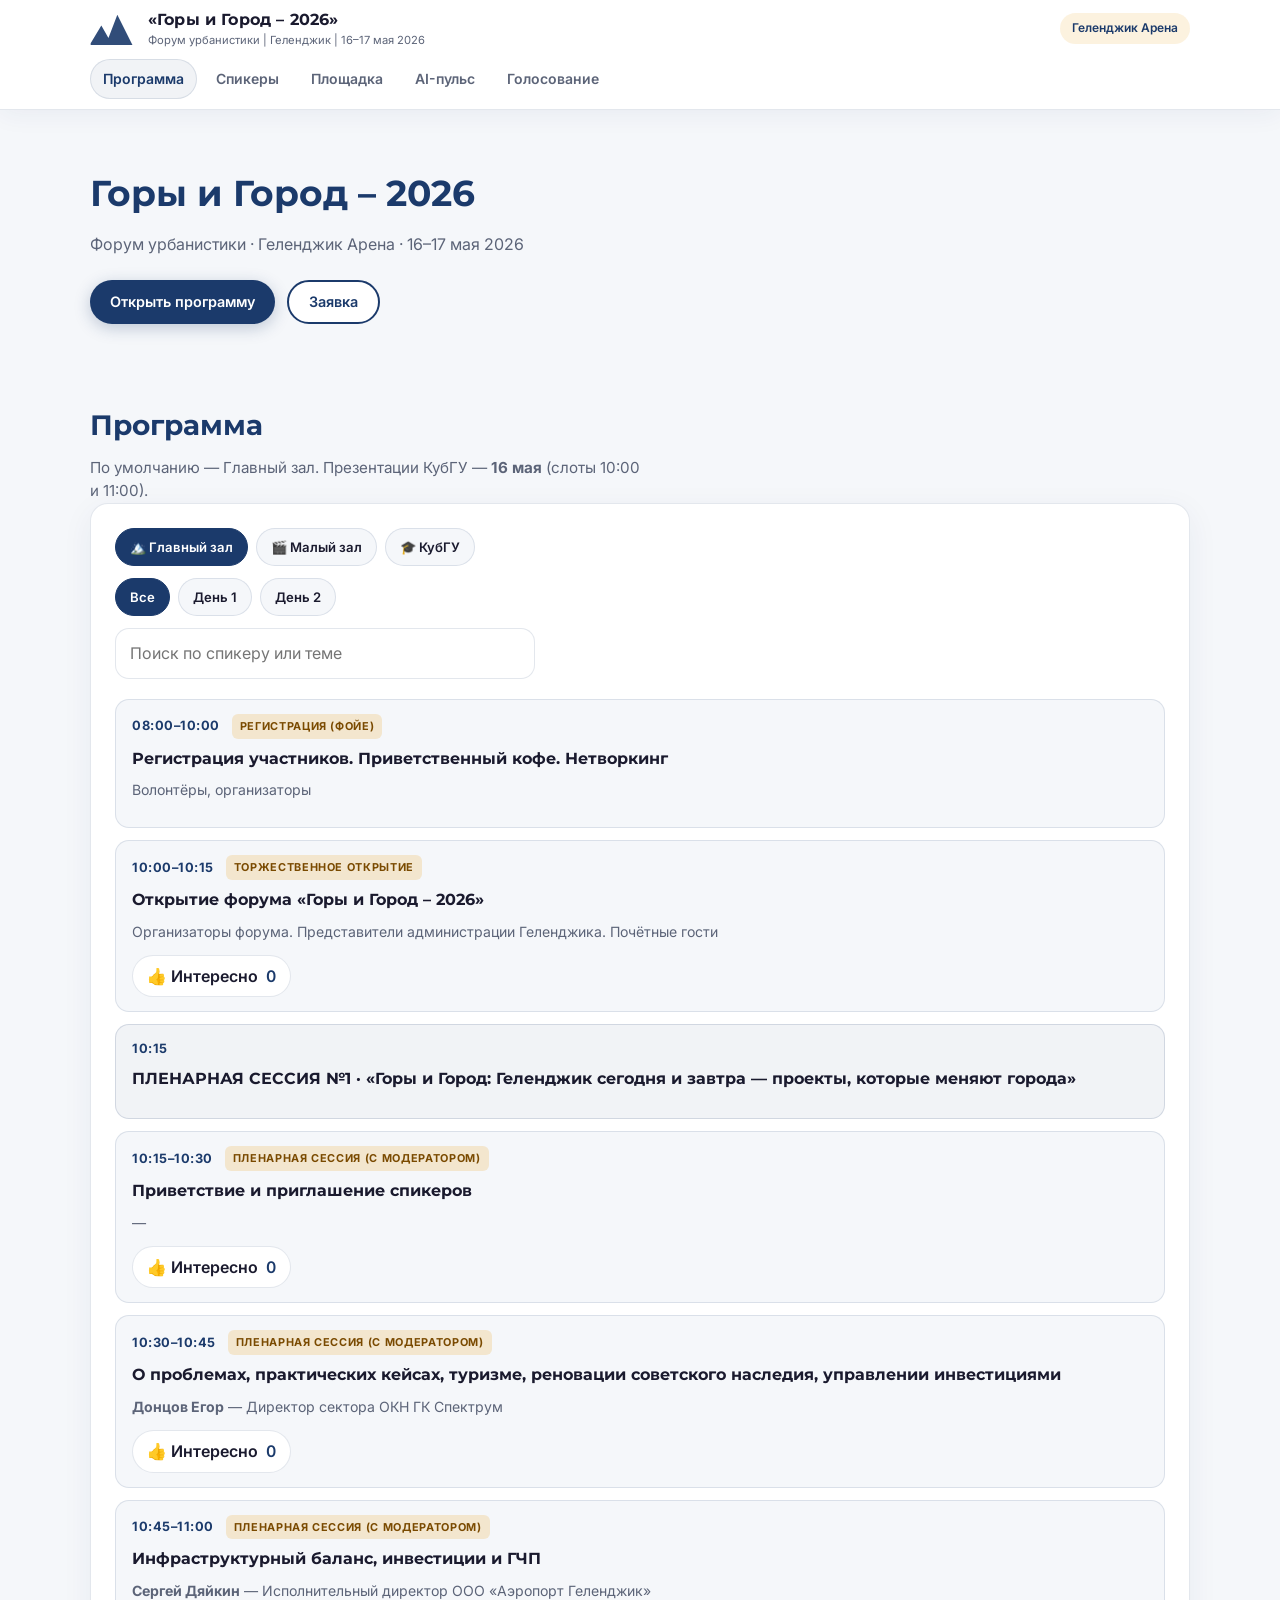
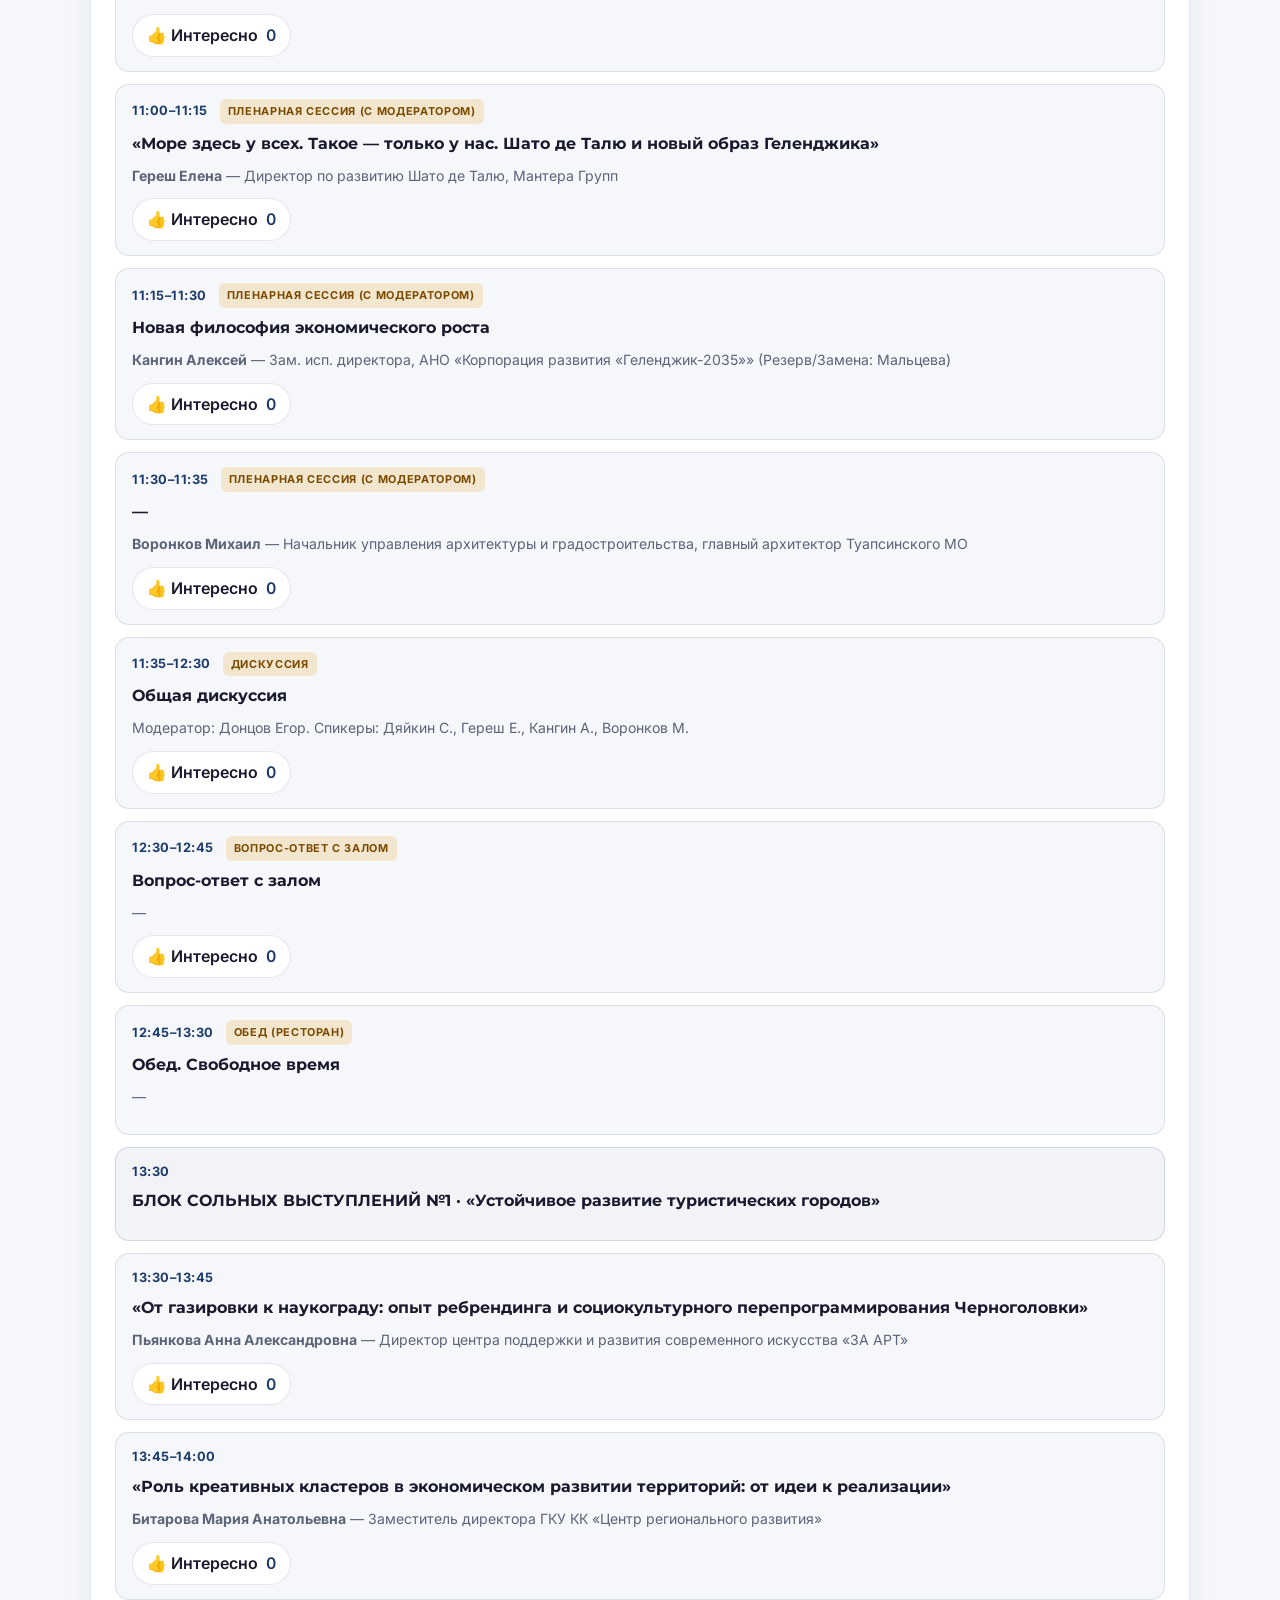
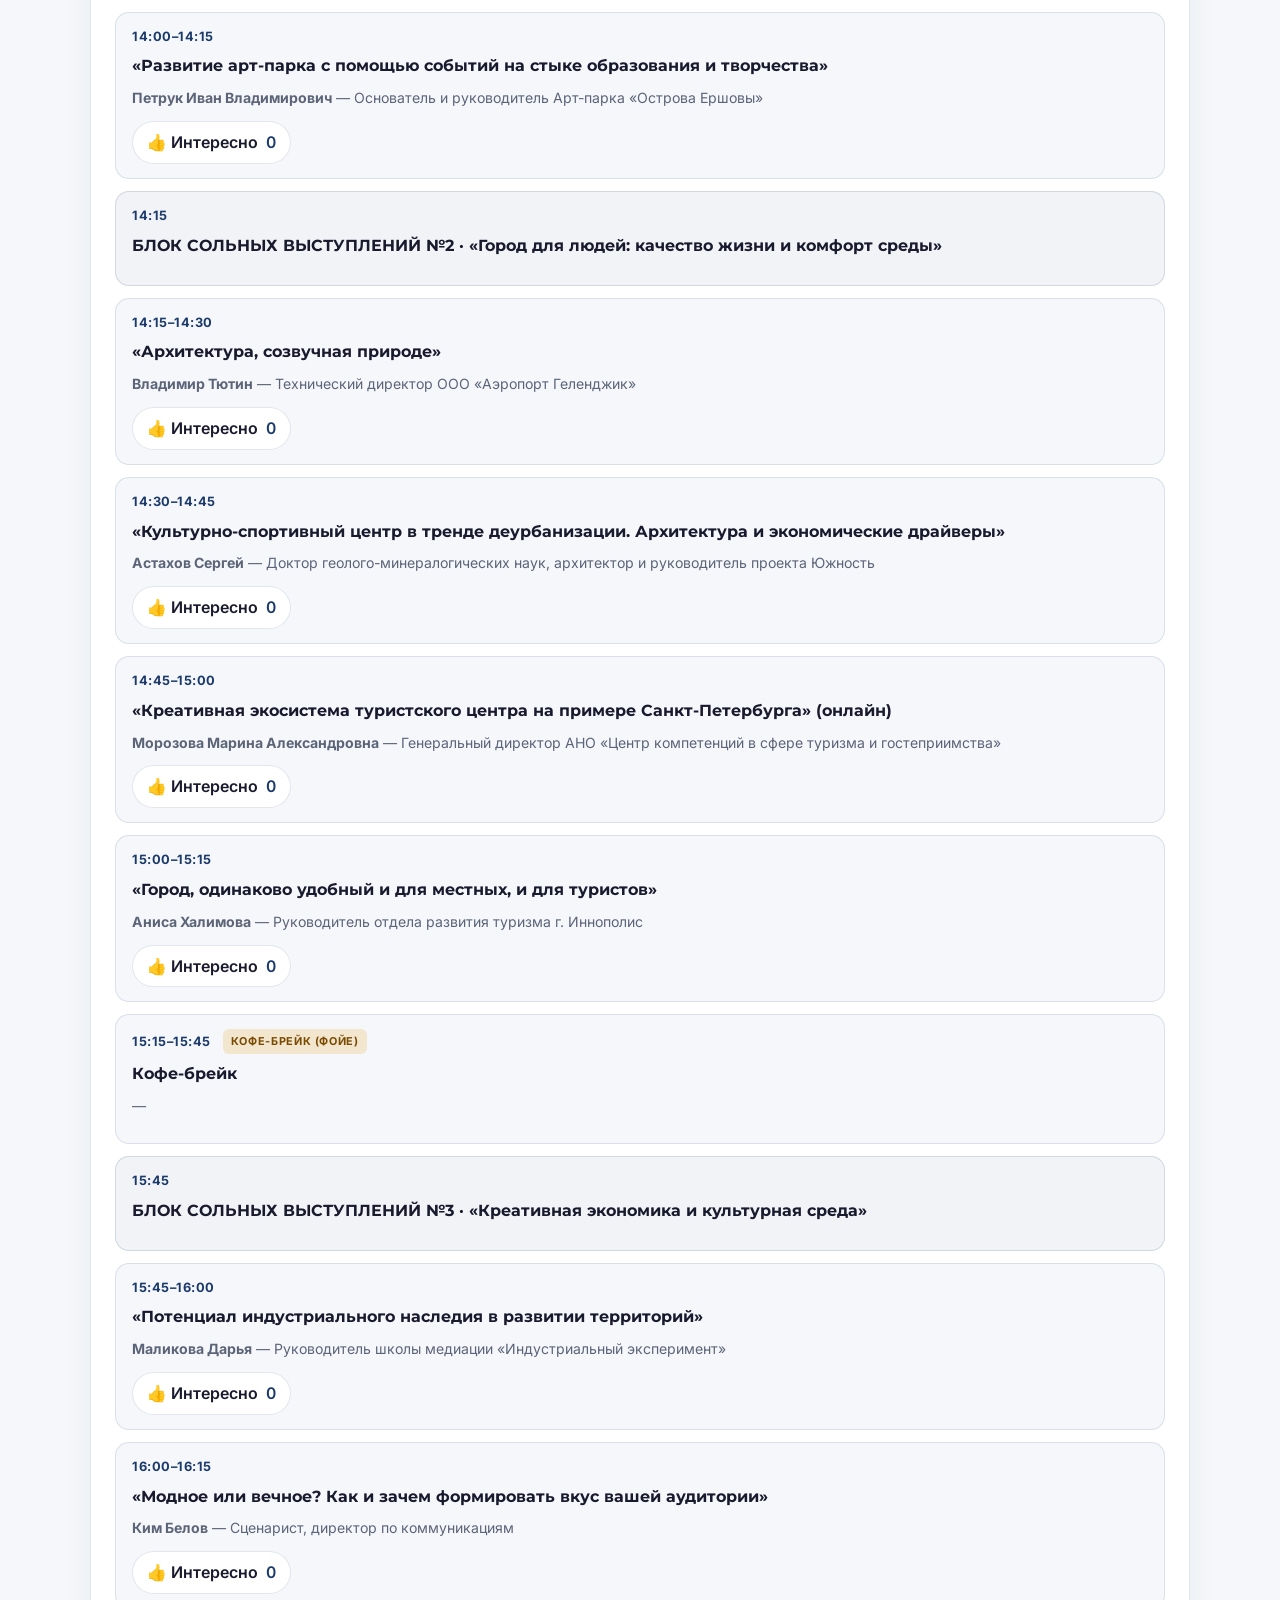
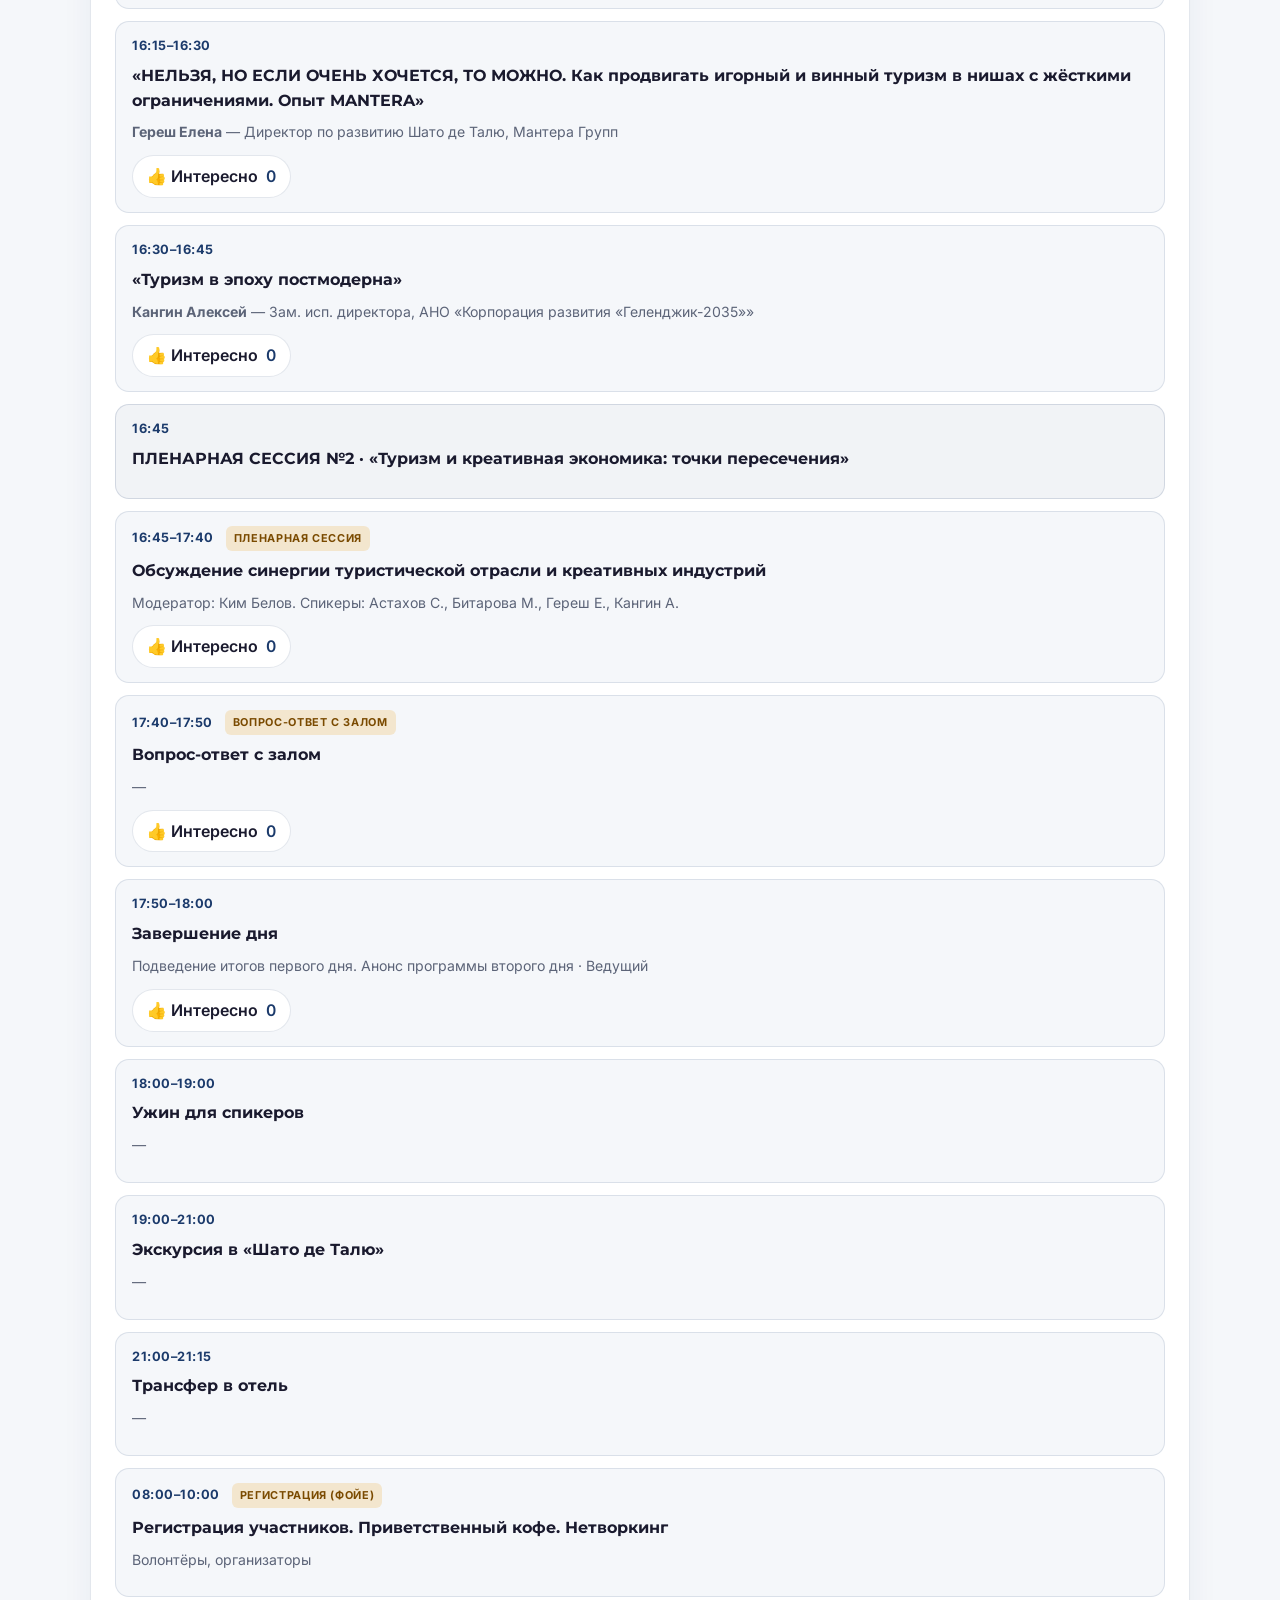
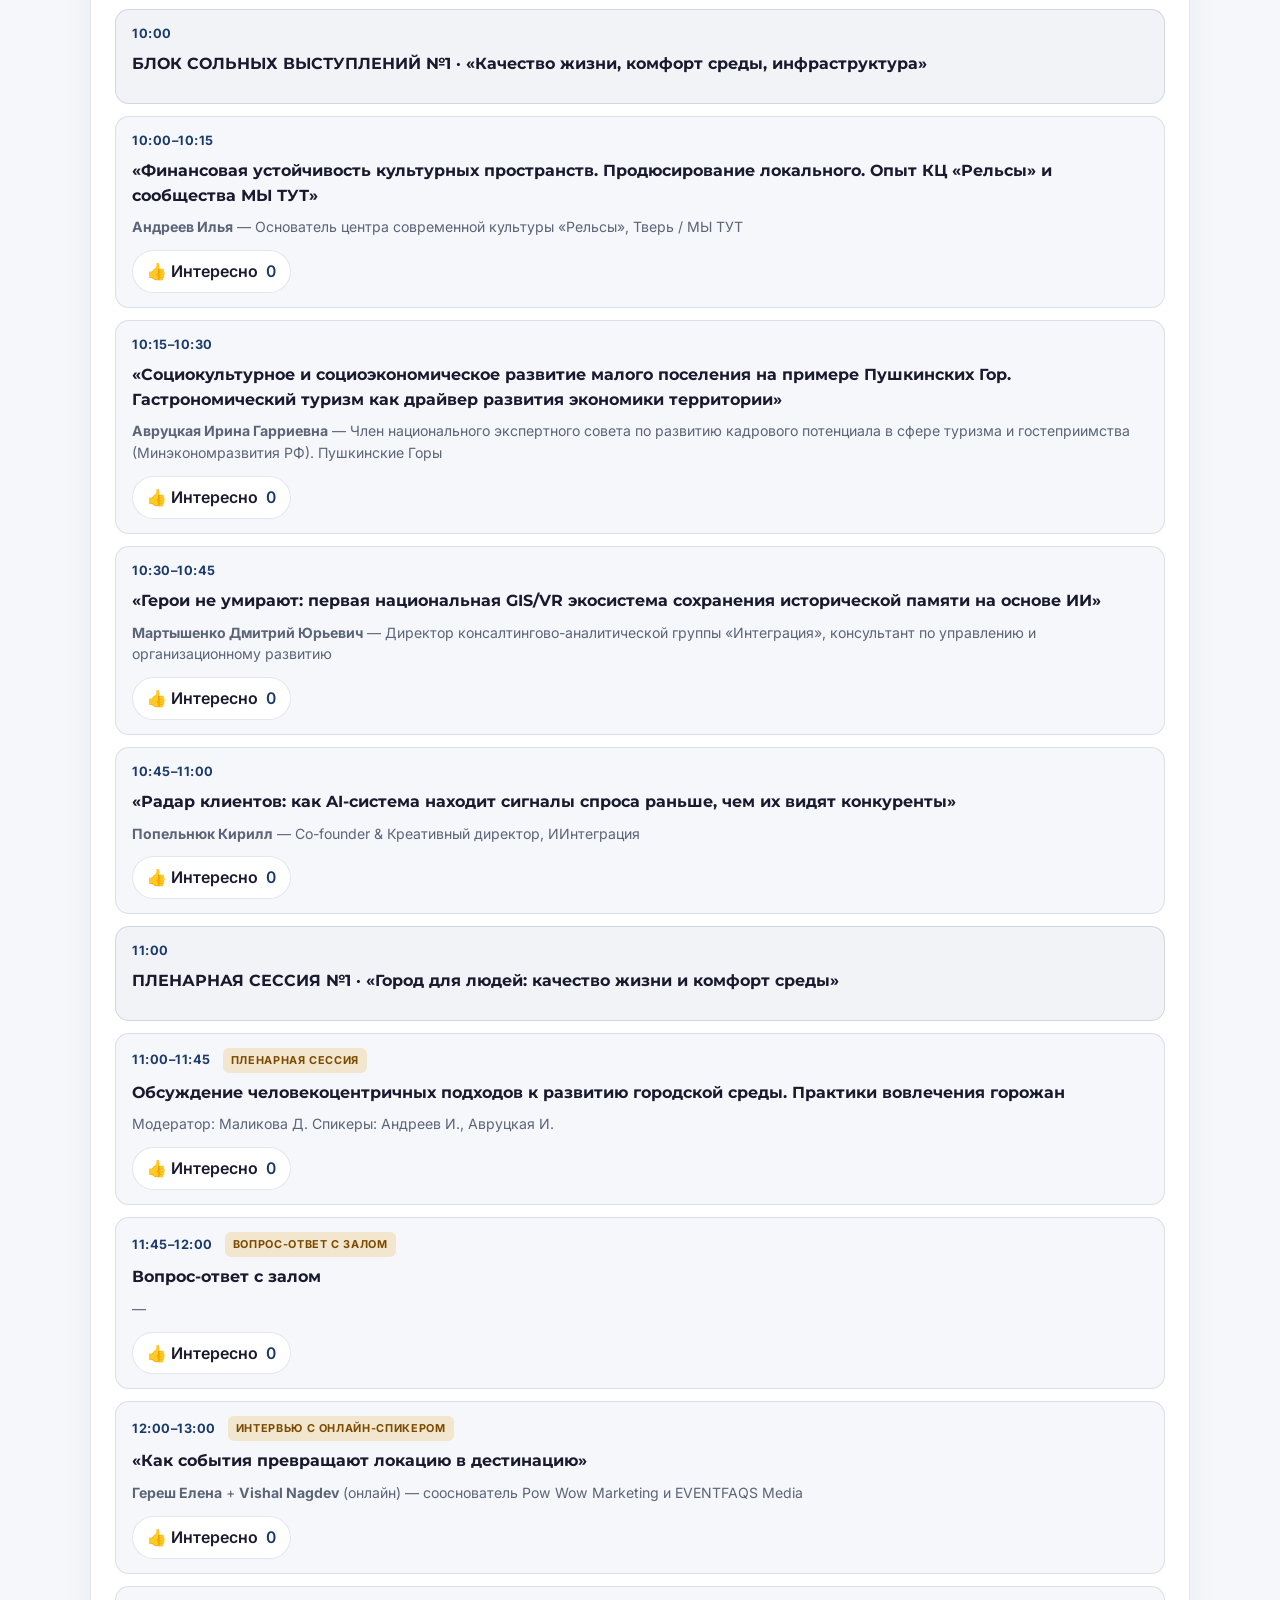
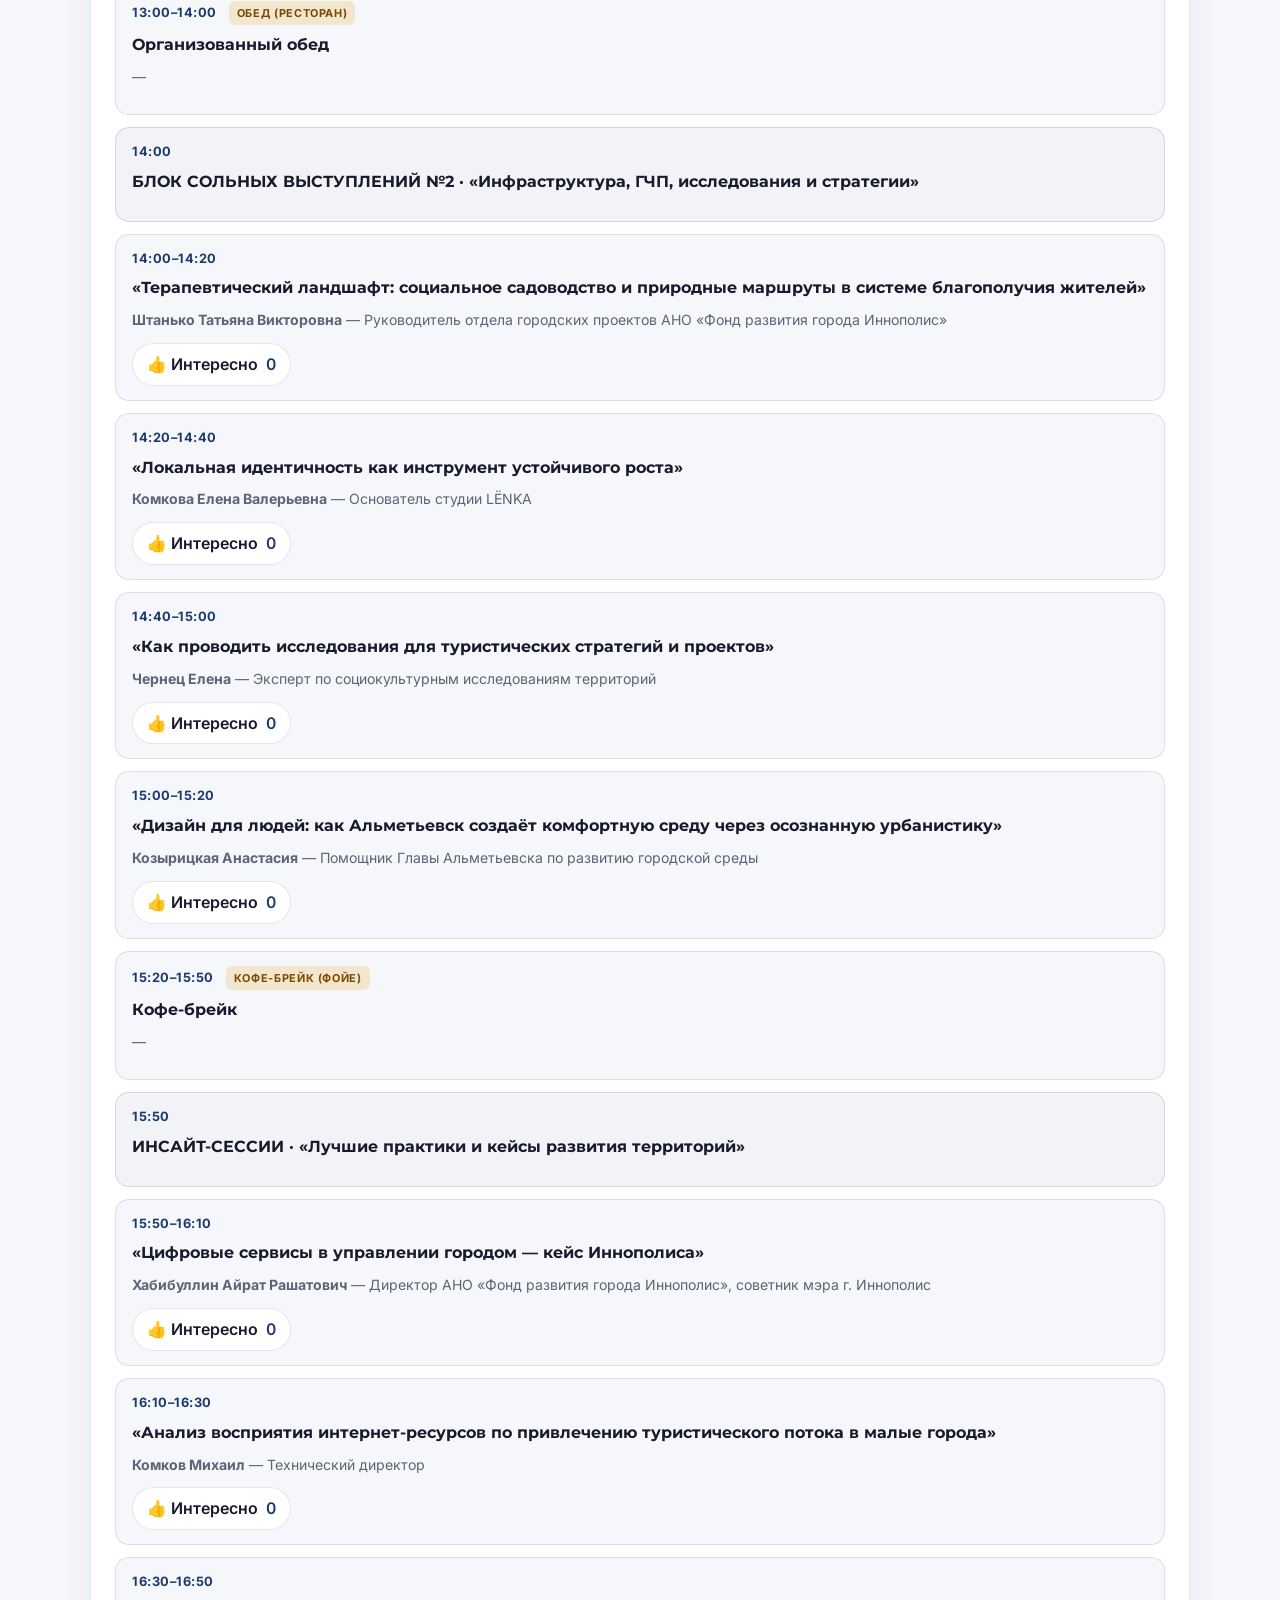
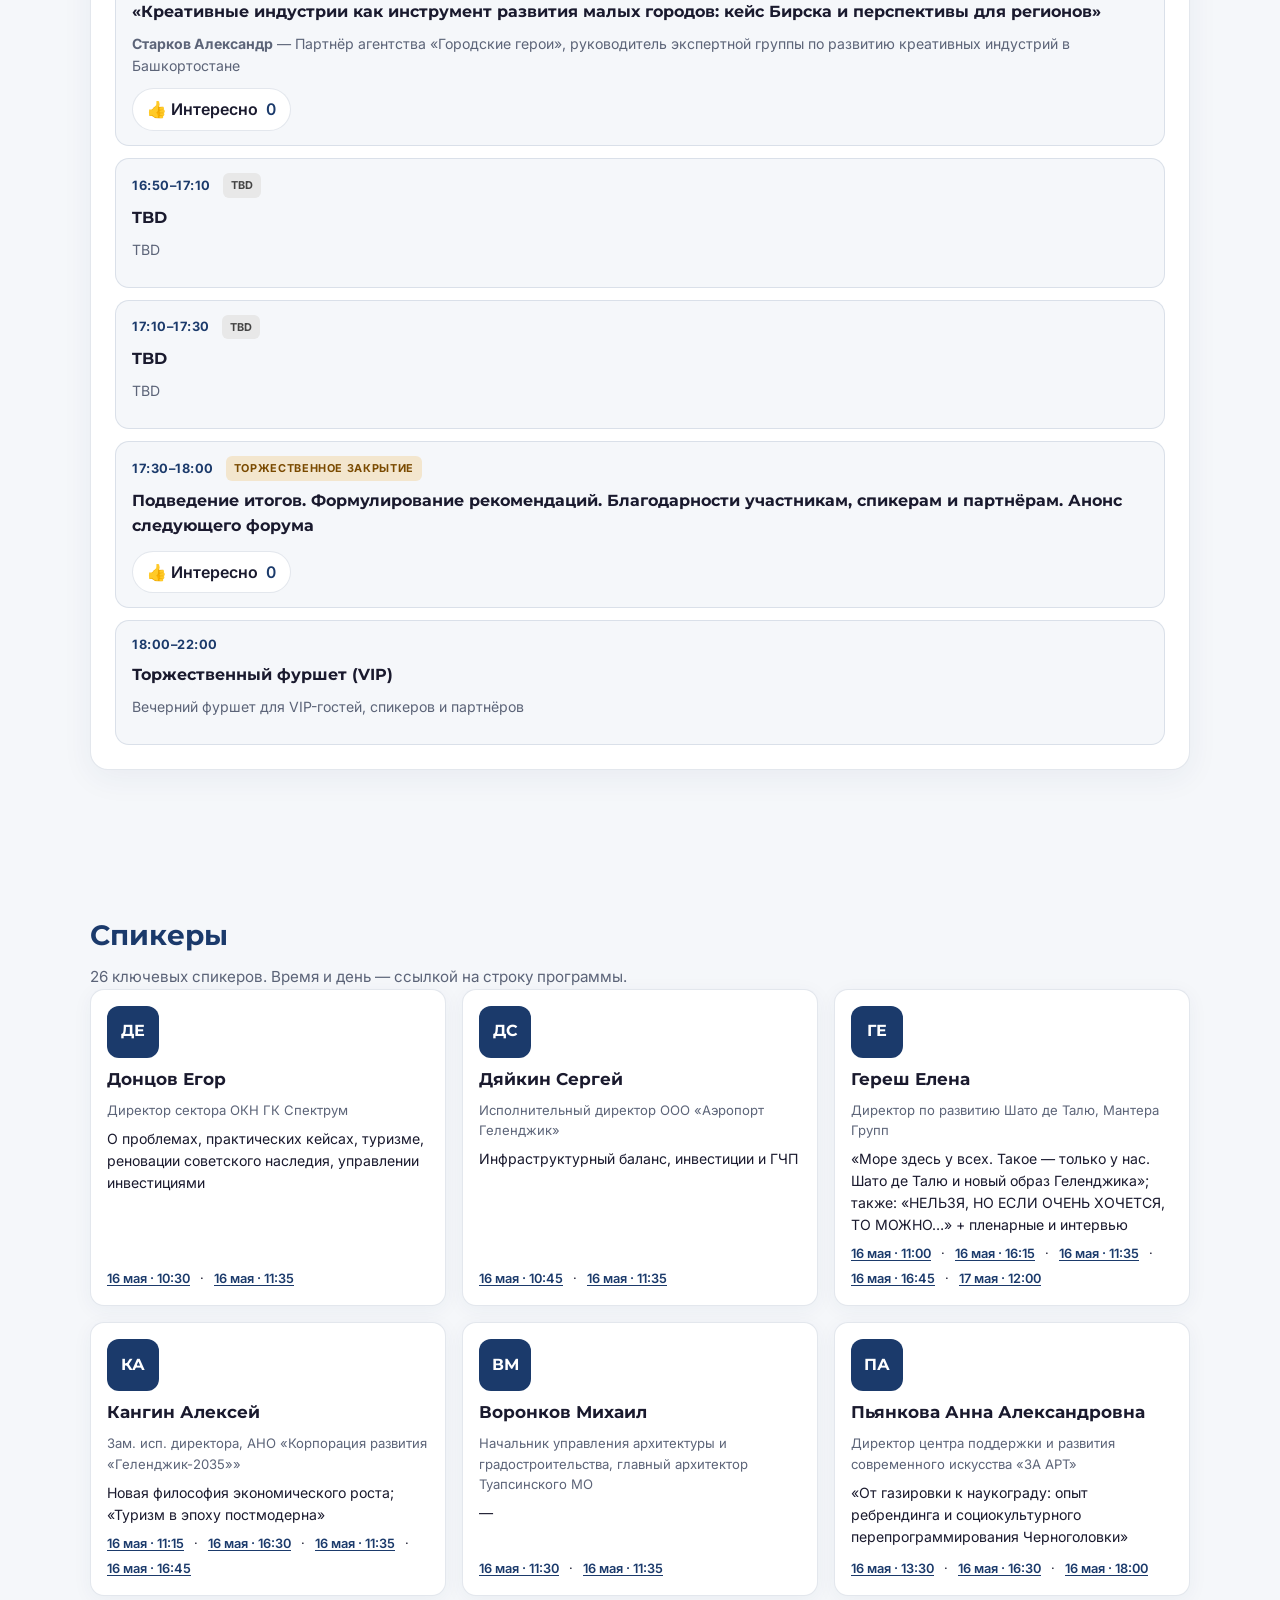
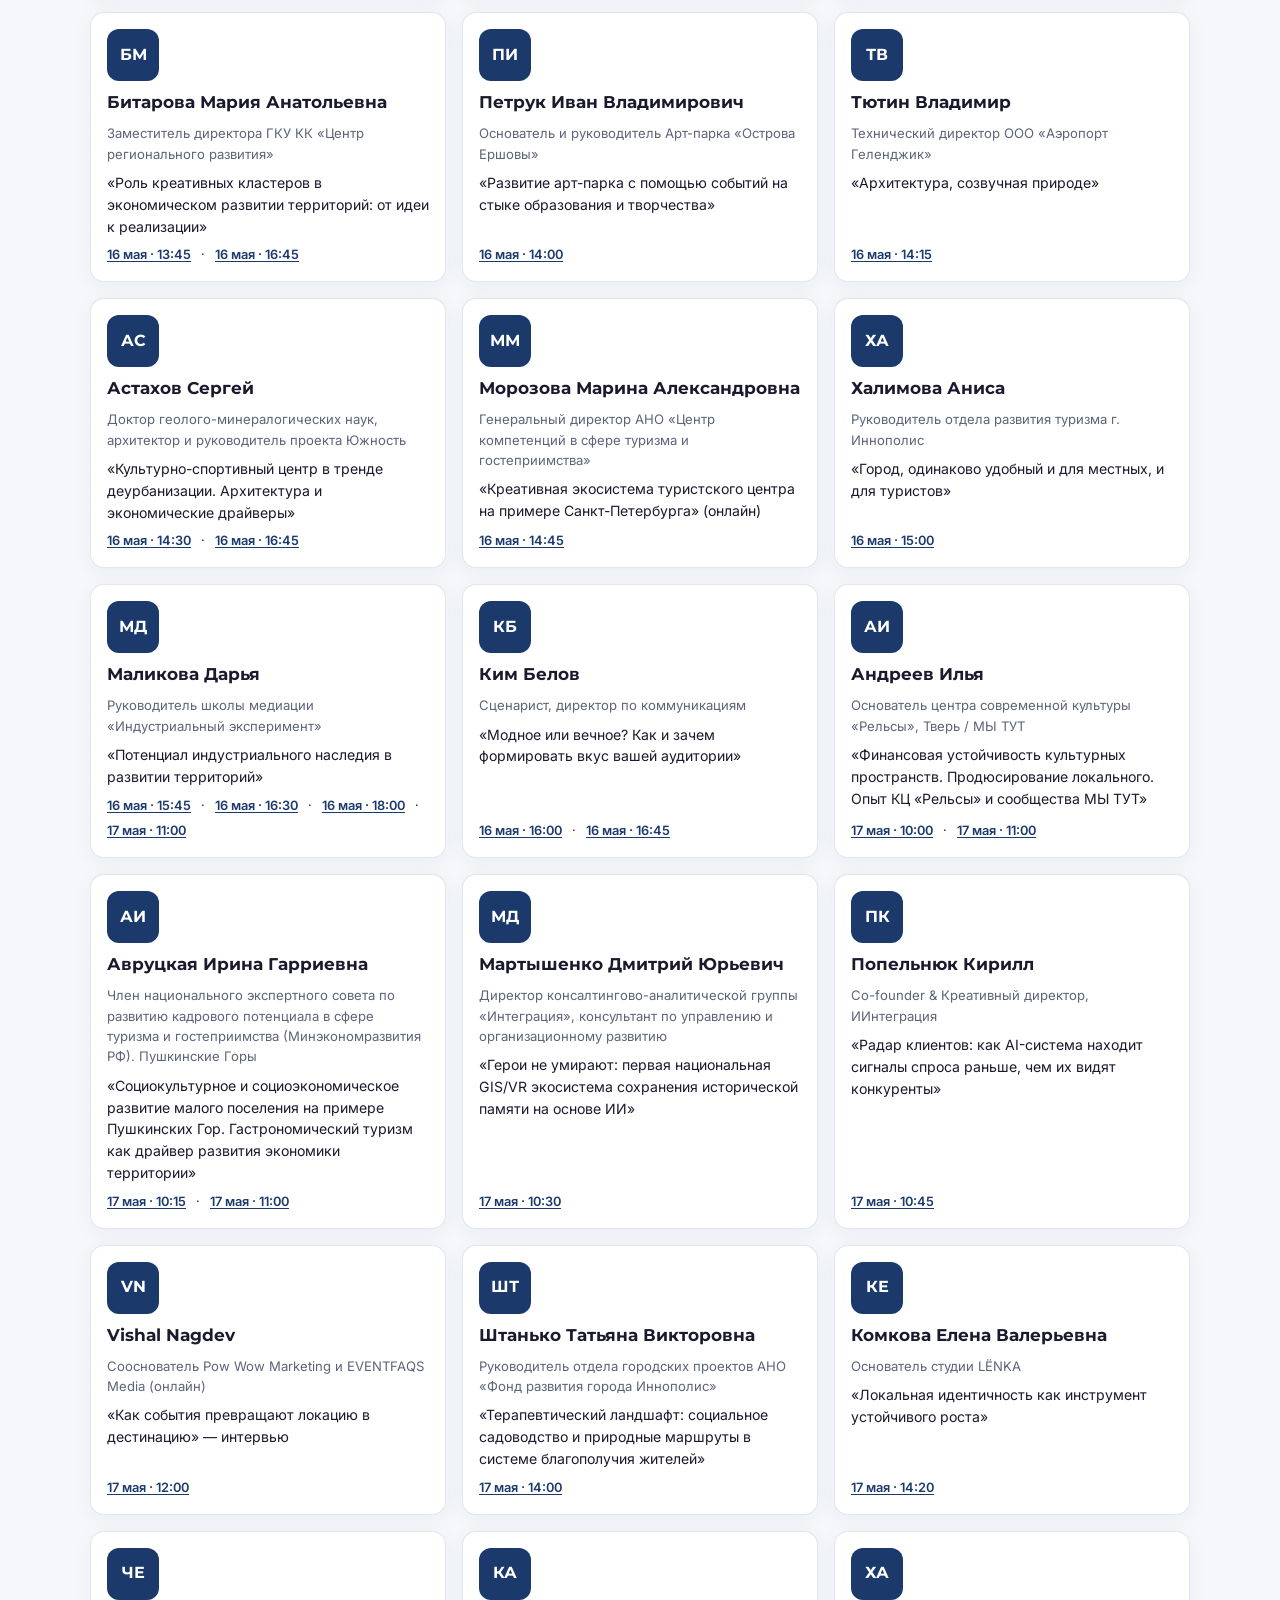
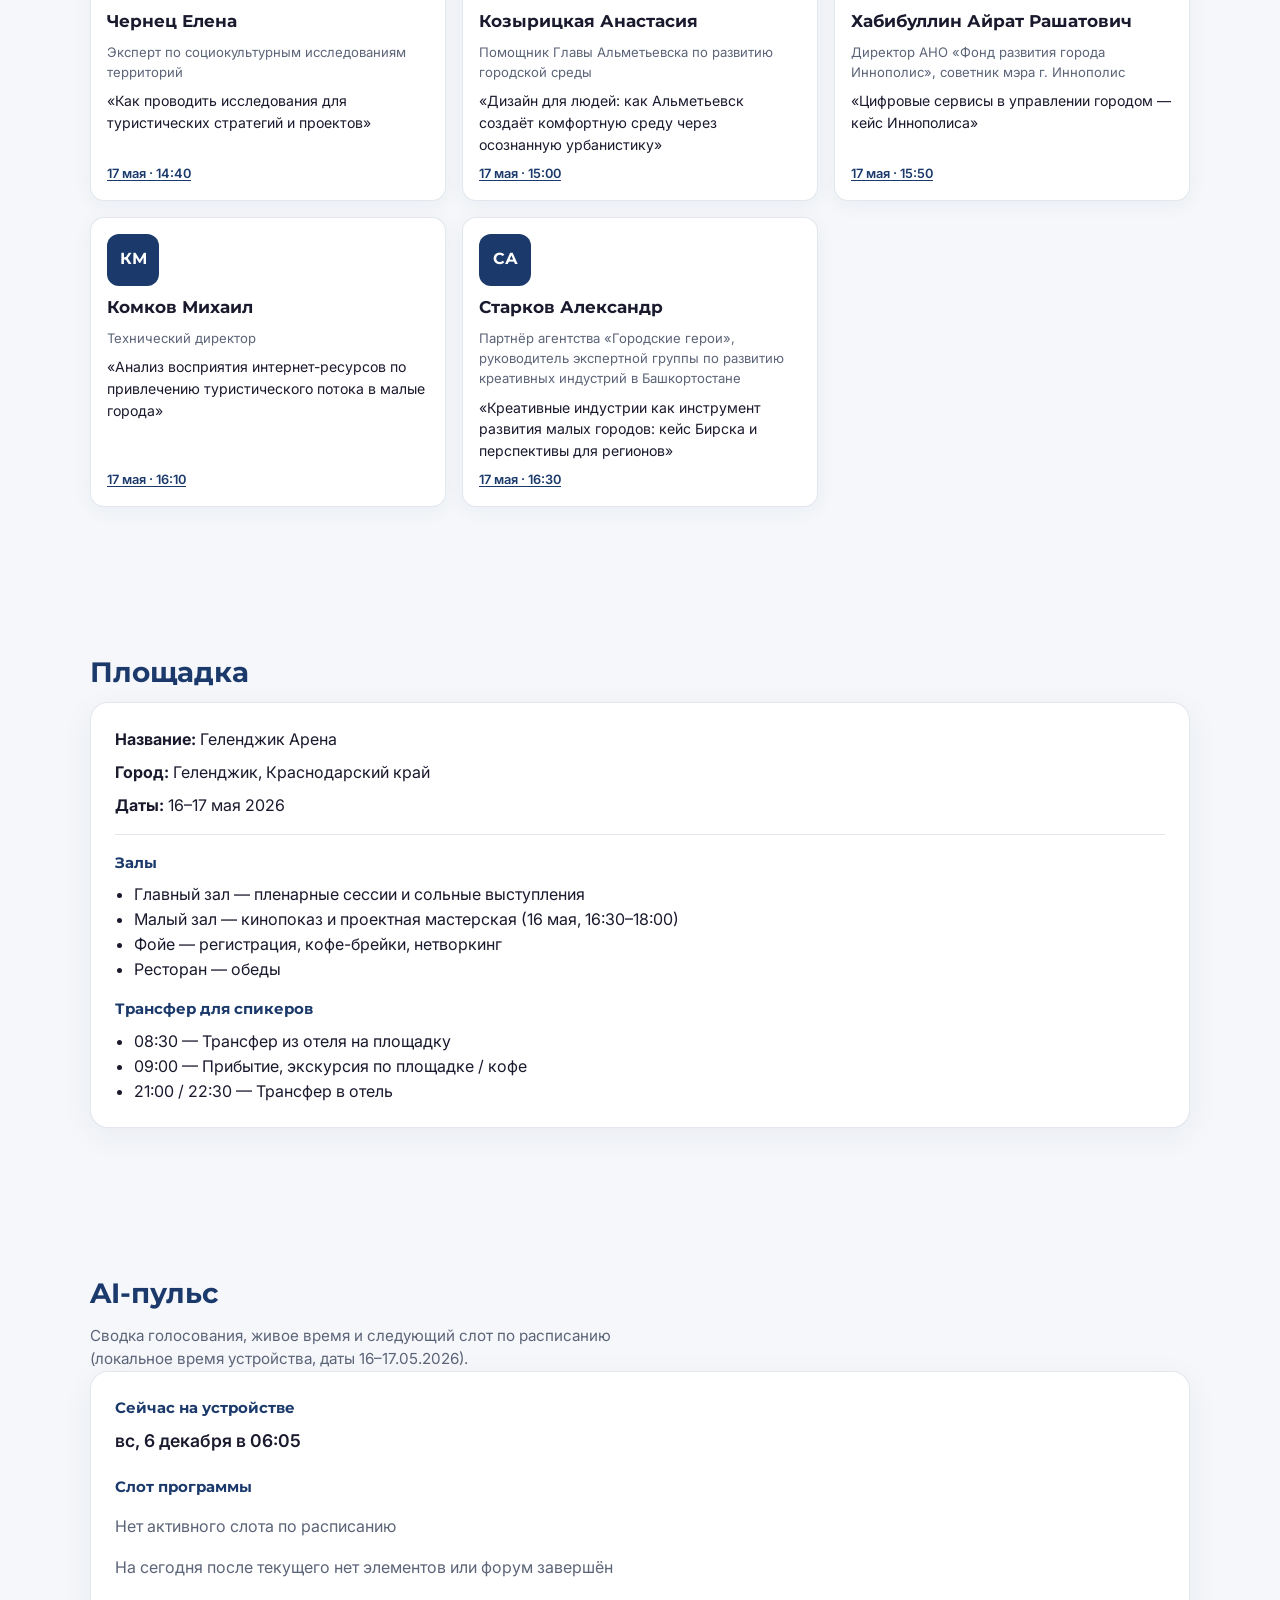
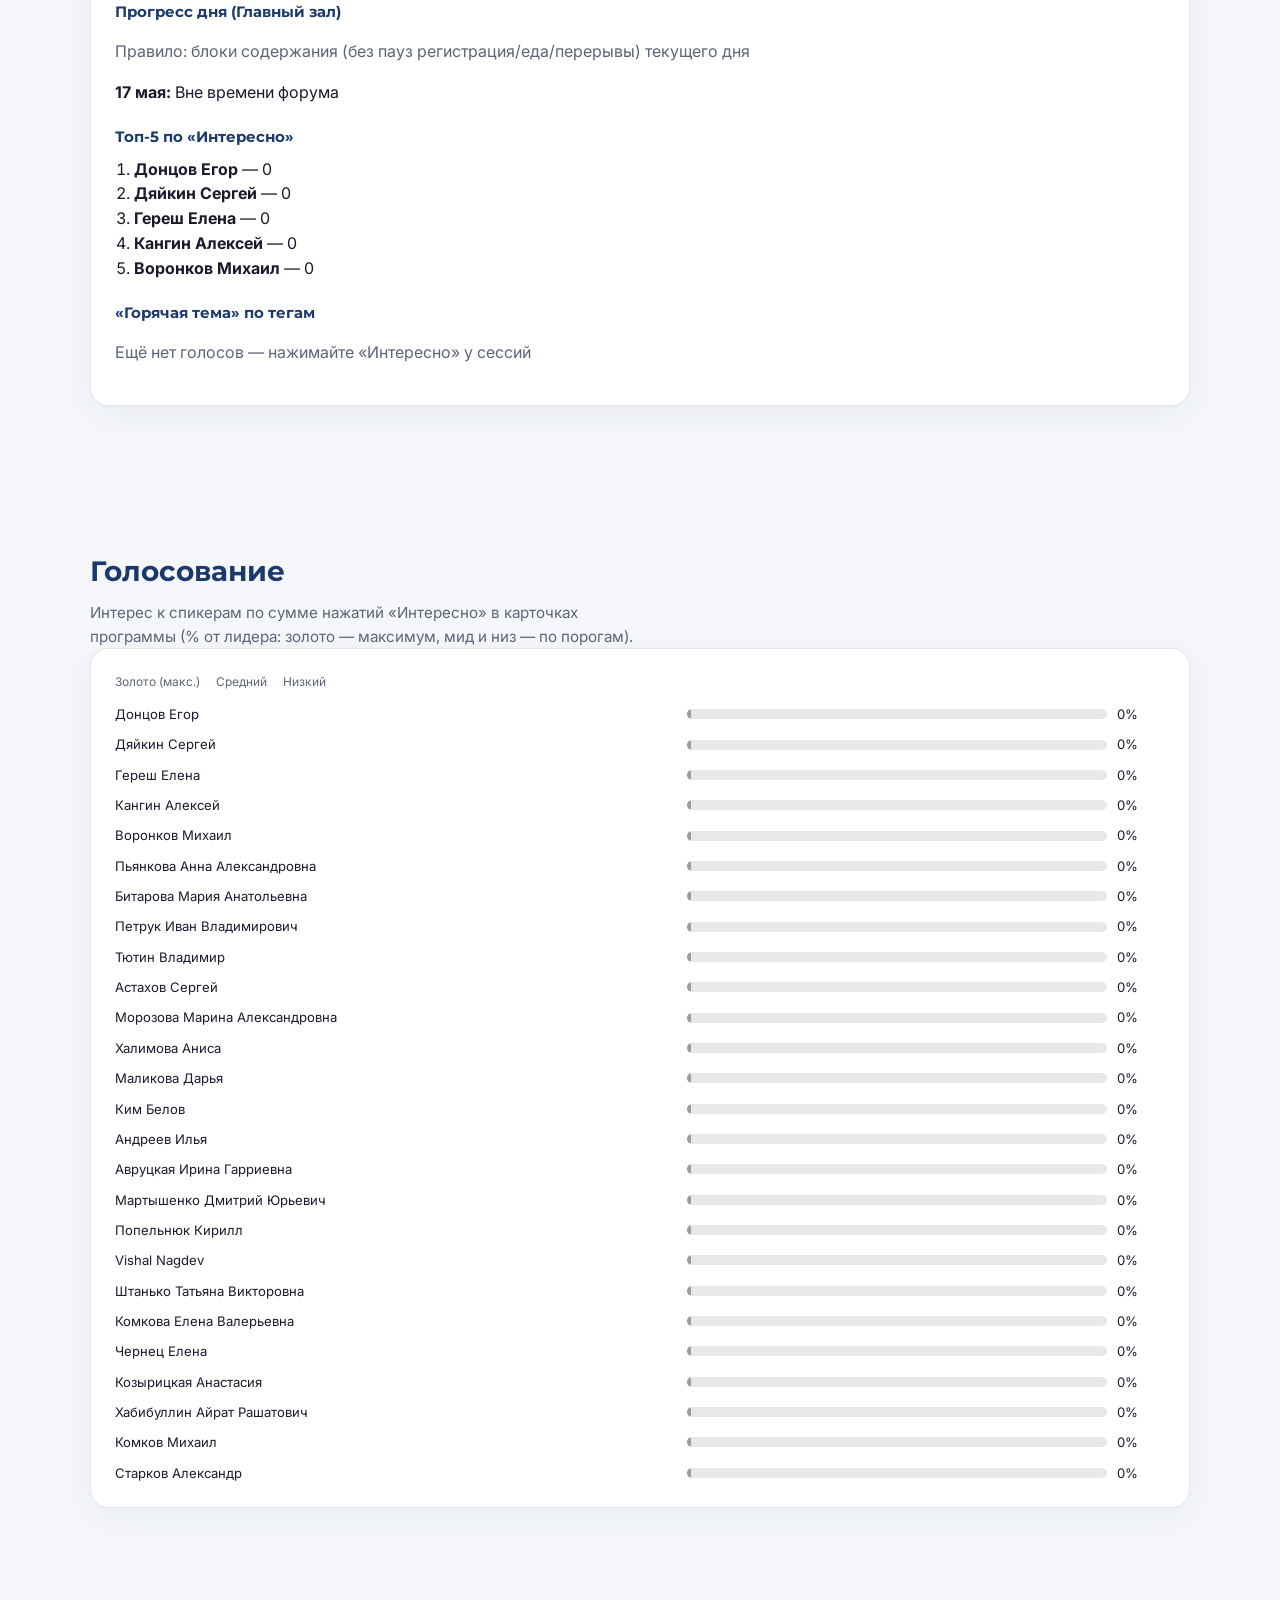
==== commit eef178ee: "feat: Open Graph, Twitter Card и опциональный GA4 (analytics-config.js) Co-authored-by: Cursor <curs" ====
--- a/index.html
+++ b/index.html
@@ -10,6 +10,26 @@
       name="description"
       content="Форум урбанистики в Геленджике, 16–17 мая 2026. Площадка Геленджик Арена."
     />
+    <!-- При своём домене замените абсолютные URL ниже (canonical, og:url, og:image, twitter:image). -->
+    <link rel="canonical" href="https://gory-i-gorod.vercel.app/" />
+    <meta property="og:type" content="website" />
+    <meta property="og:locale" content="ru_RU" />
+    <meta property="og:site_name" content="Горы и Город – 2026" />
+    <meta property="og:url" content="https://gory-i-gorod.vercel.app/" />
+    <meta property="og:title" content="«Горы и Город – 2026» | Форум урбанистики" />
+    <meta
+      property="og:description"
+      content="Форум урбанистики в Геленджике, 16–17 мая 2026. Площадка Геленджик Арена — программа, спикеры, AI-пульс."
+    />
+    <meta property="og:image" content="https://gory-i-gorod.vercel.app/preview-full.png" />
+    <meta property="og:image:alt" content="Сайт форума «Горы и Город – 2026»" />
+    <meta name="twitter:card" content="summary_large_image" />
+    <meta name="twitter:title" content="«Горы и Город – 2026» | Форум урбанистики" />
+    <meta
+      name="twitter:description"
+      content="Форум урбанистики в Геленджике, 16–17 мая 2026. Геленджик Арена."
+    />
+    <meta name="twitter:image" content="https://gory-i-gorod.vercel.app/preview-full.png" />
     <link rel="icon" href="assets/favicon.svg" type="image/svg+xml" />
     <link rel="preconnect" href="https://fonts.googleapis.com" />
     <link rel="preconnect" href="https://fonts.gstatic.com" crossorigin />
@@ -210,6 +230,8 @@
     <a href="#top" class="to-top" aria-label="Наверх">↑</a>
 
     <script src="google-form-config.js"></script>
+    <script src="analytics-config.js"></script>
+    <script src="analytics.js"></script>
     <script src="main.js" defer></script>
   </body>
 </html>
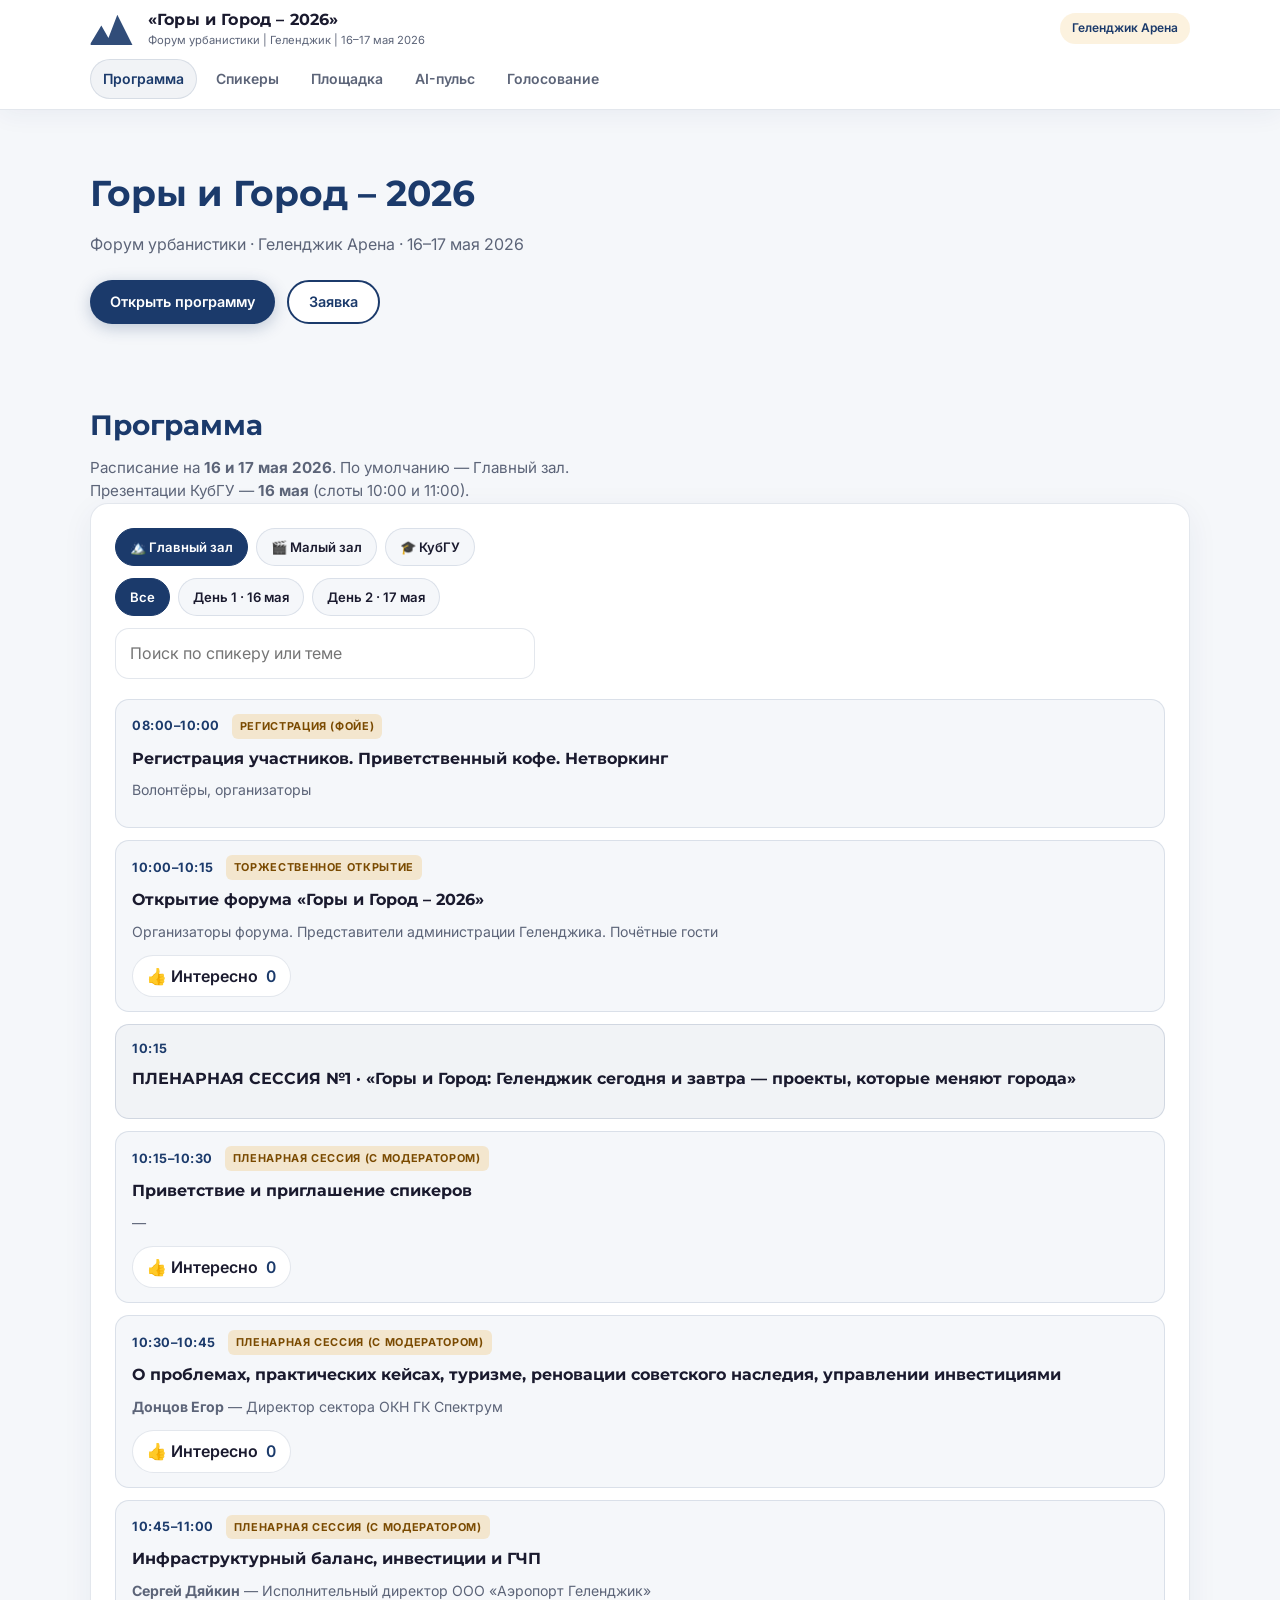
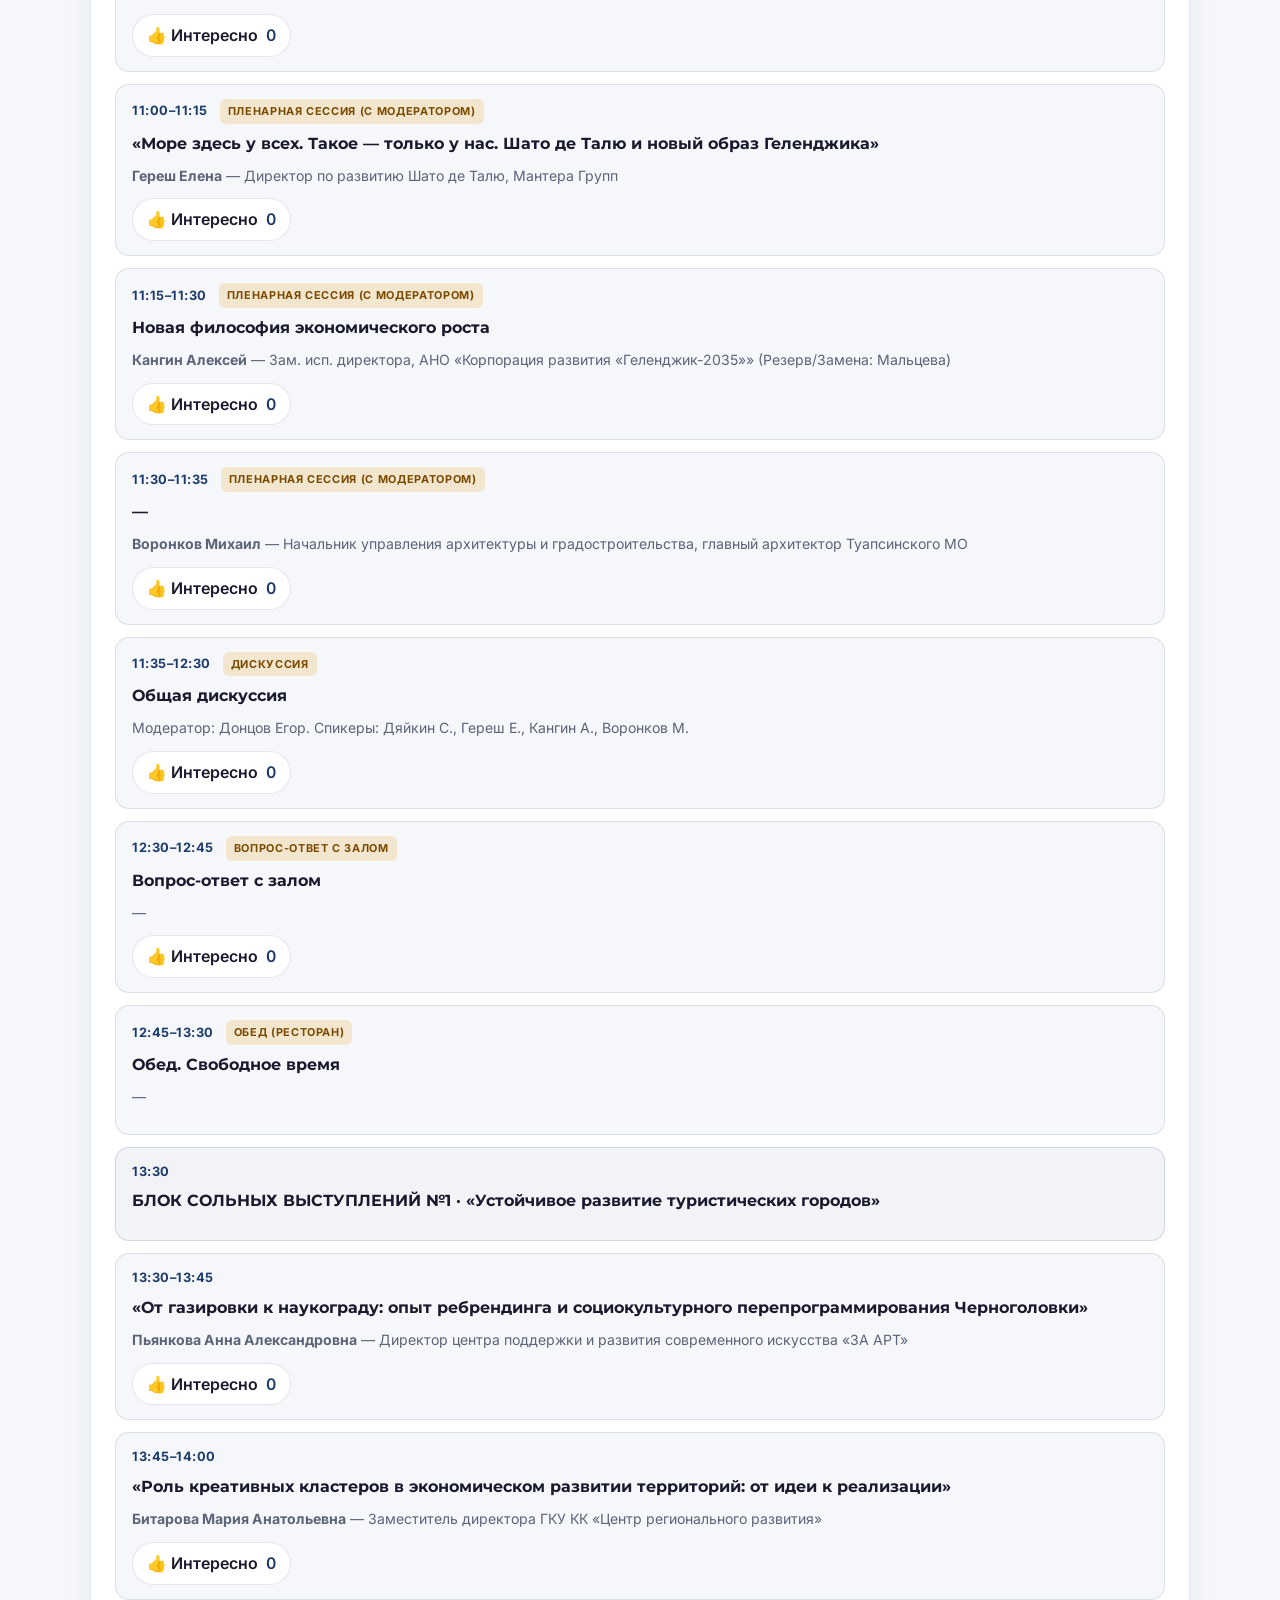
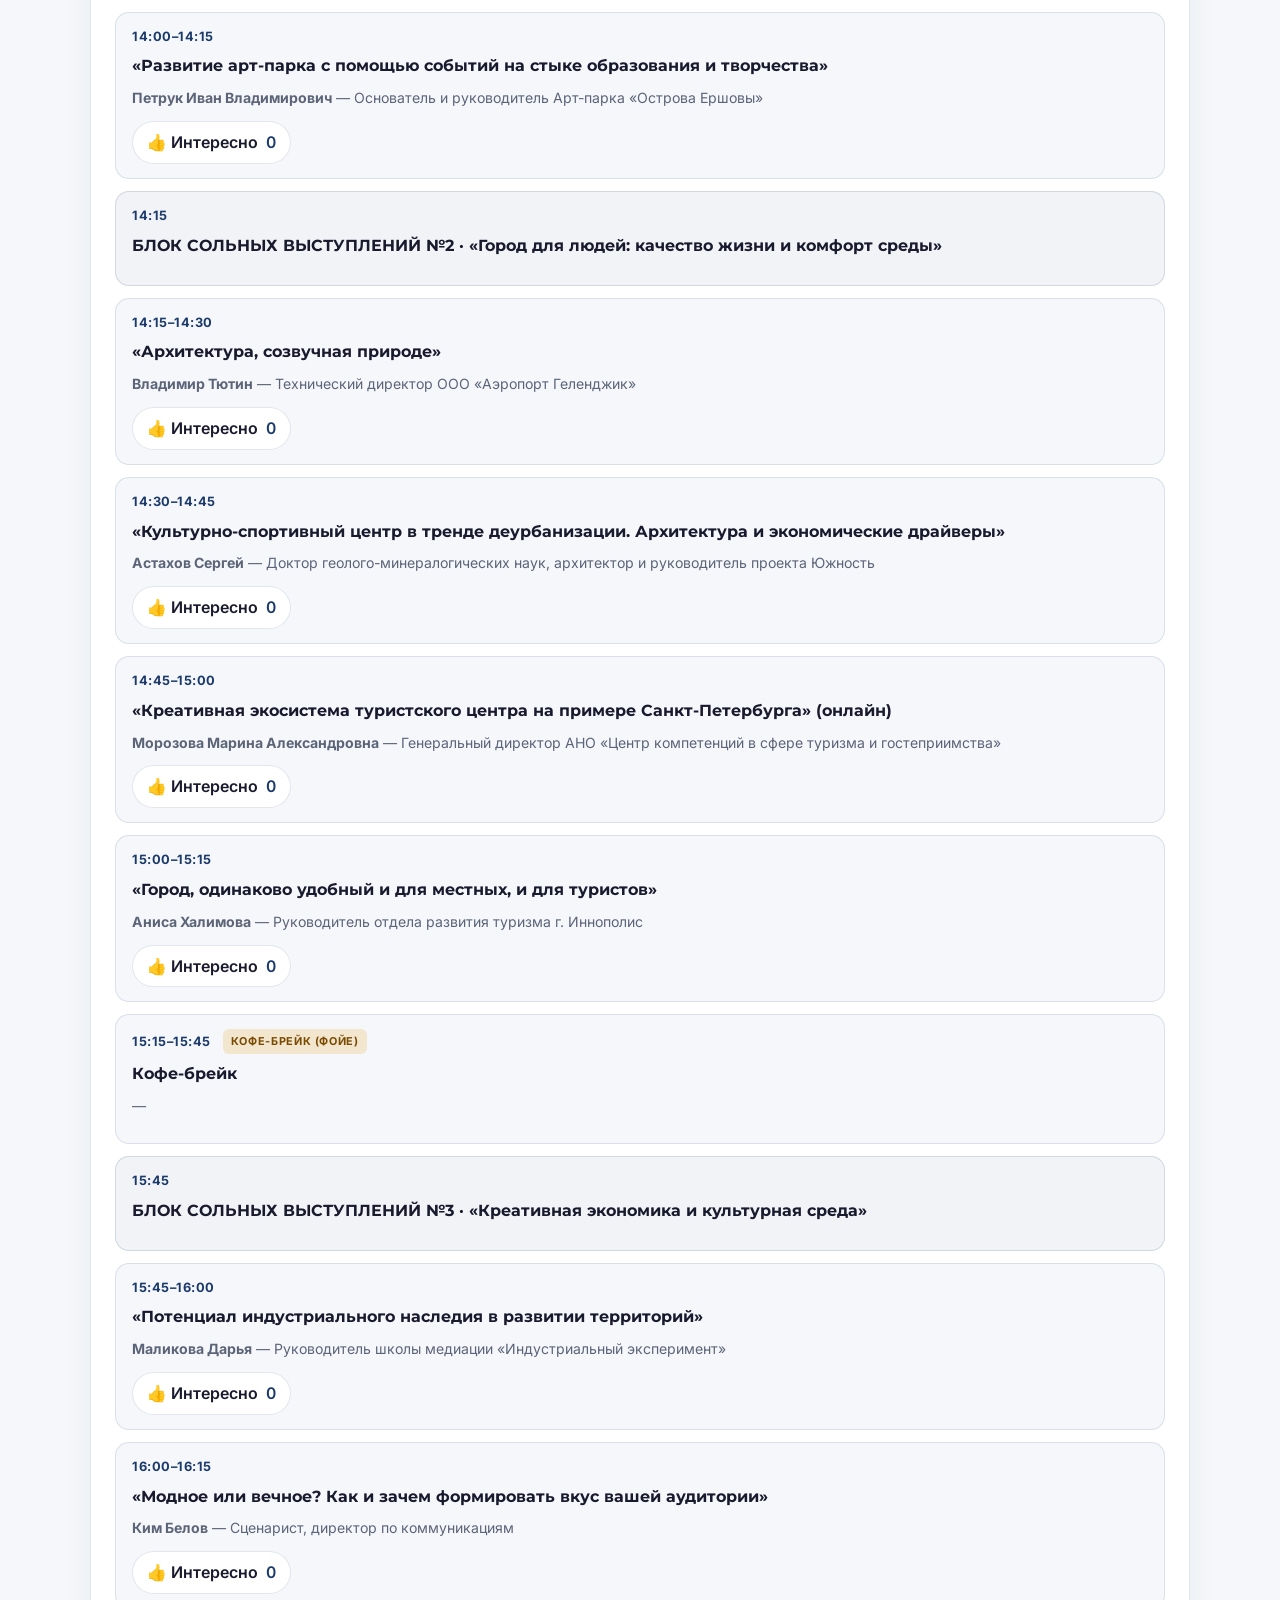
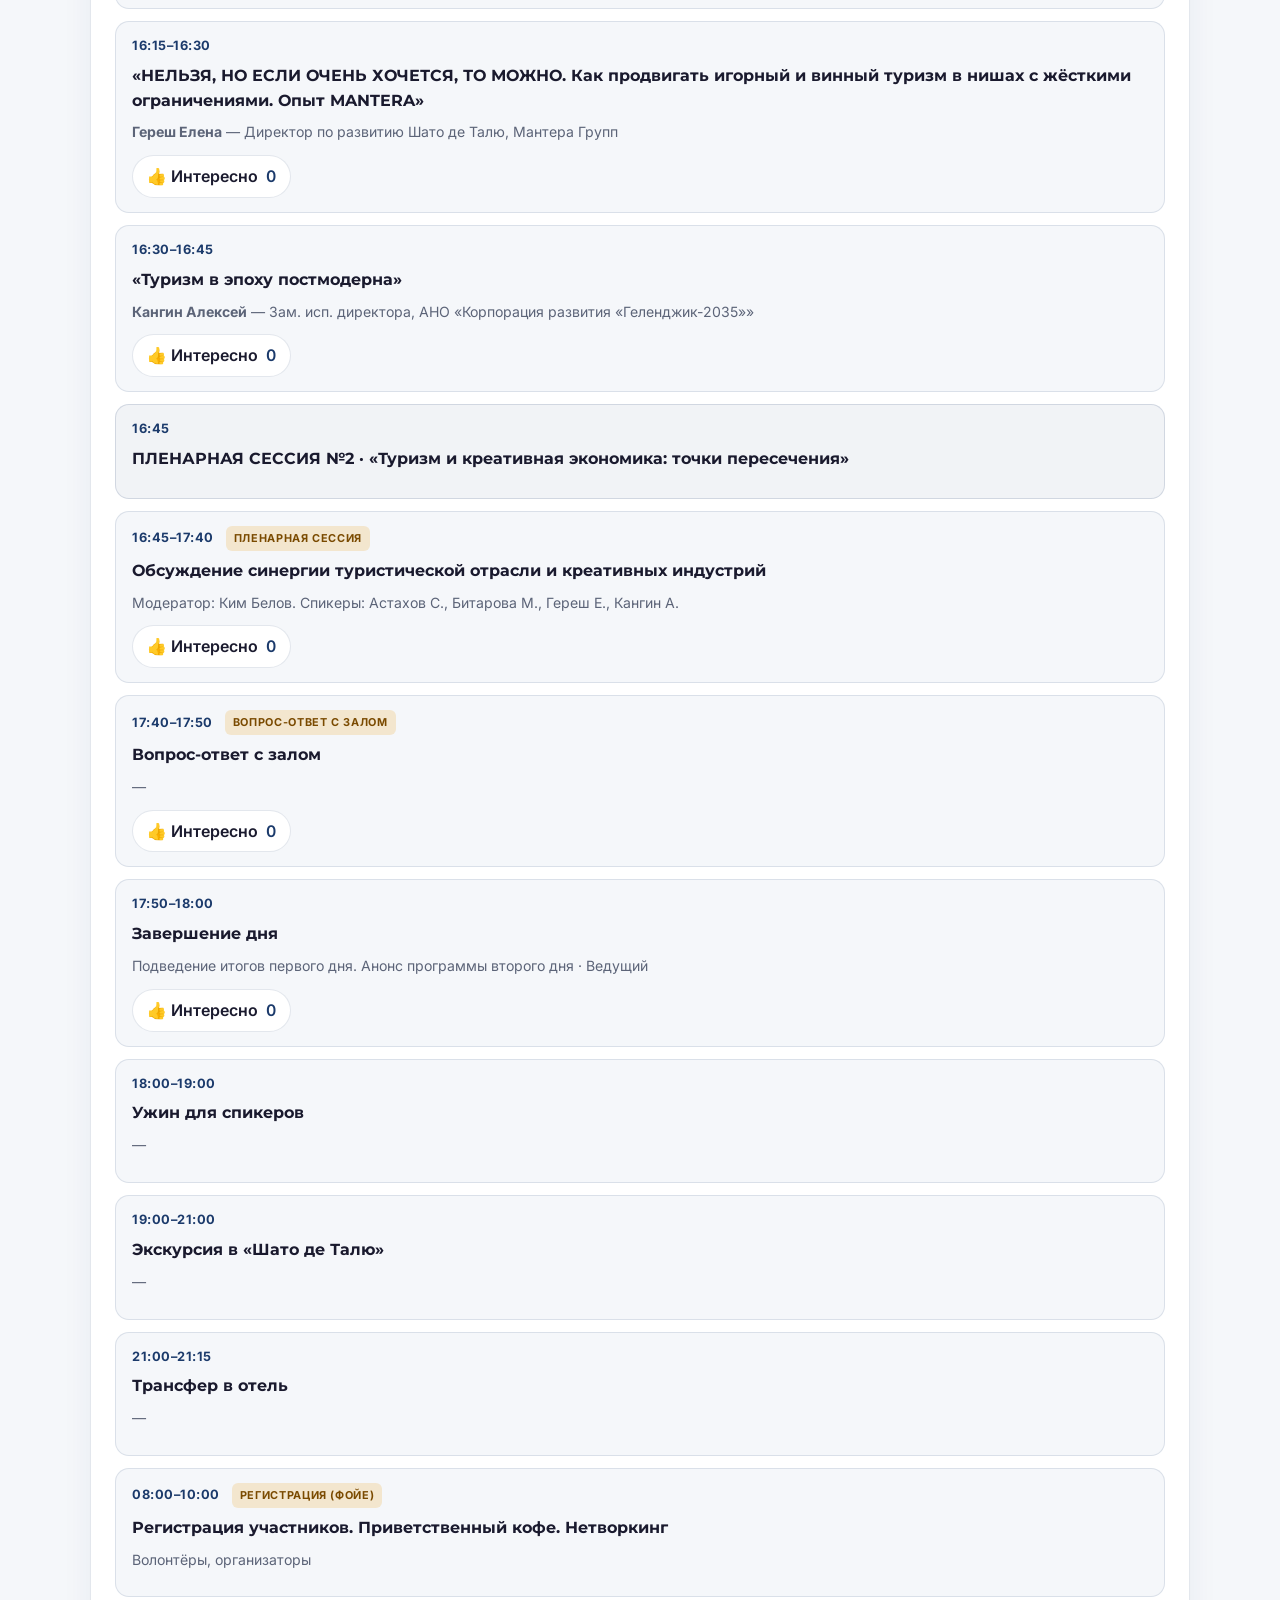
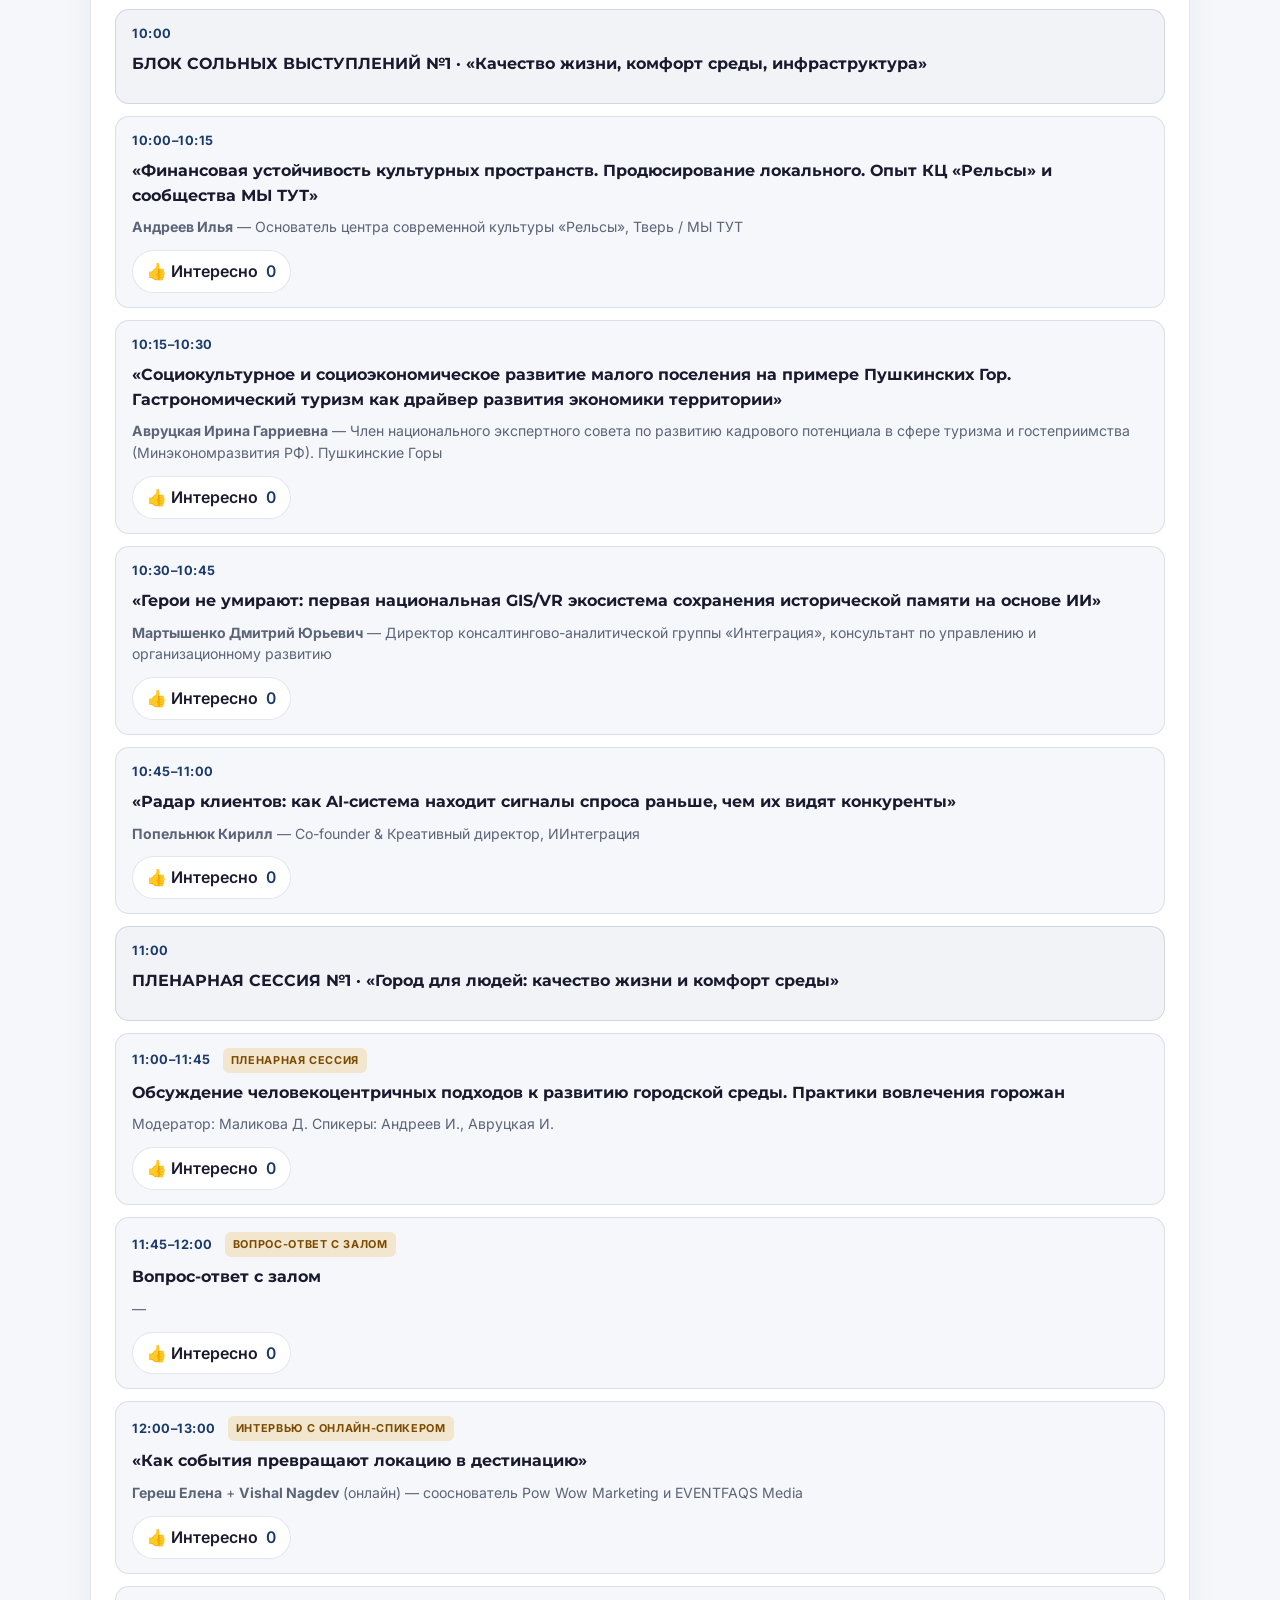
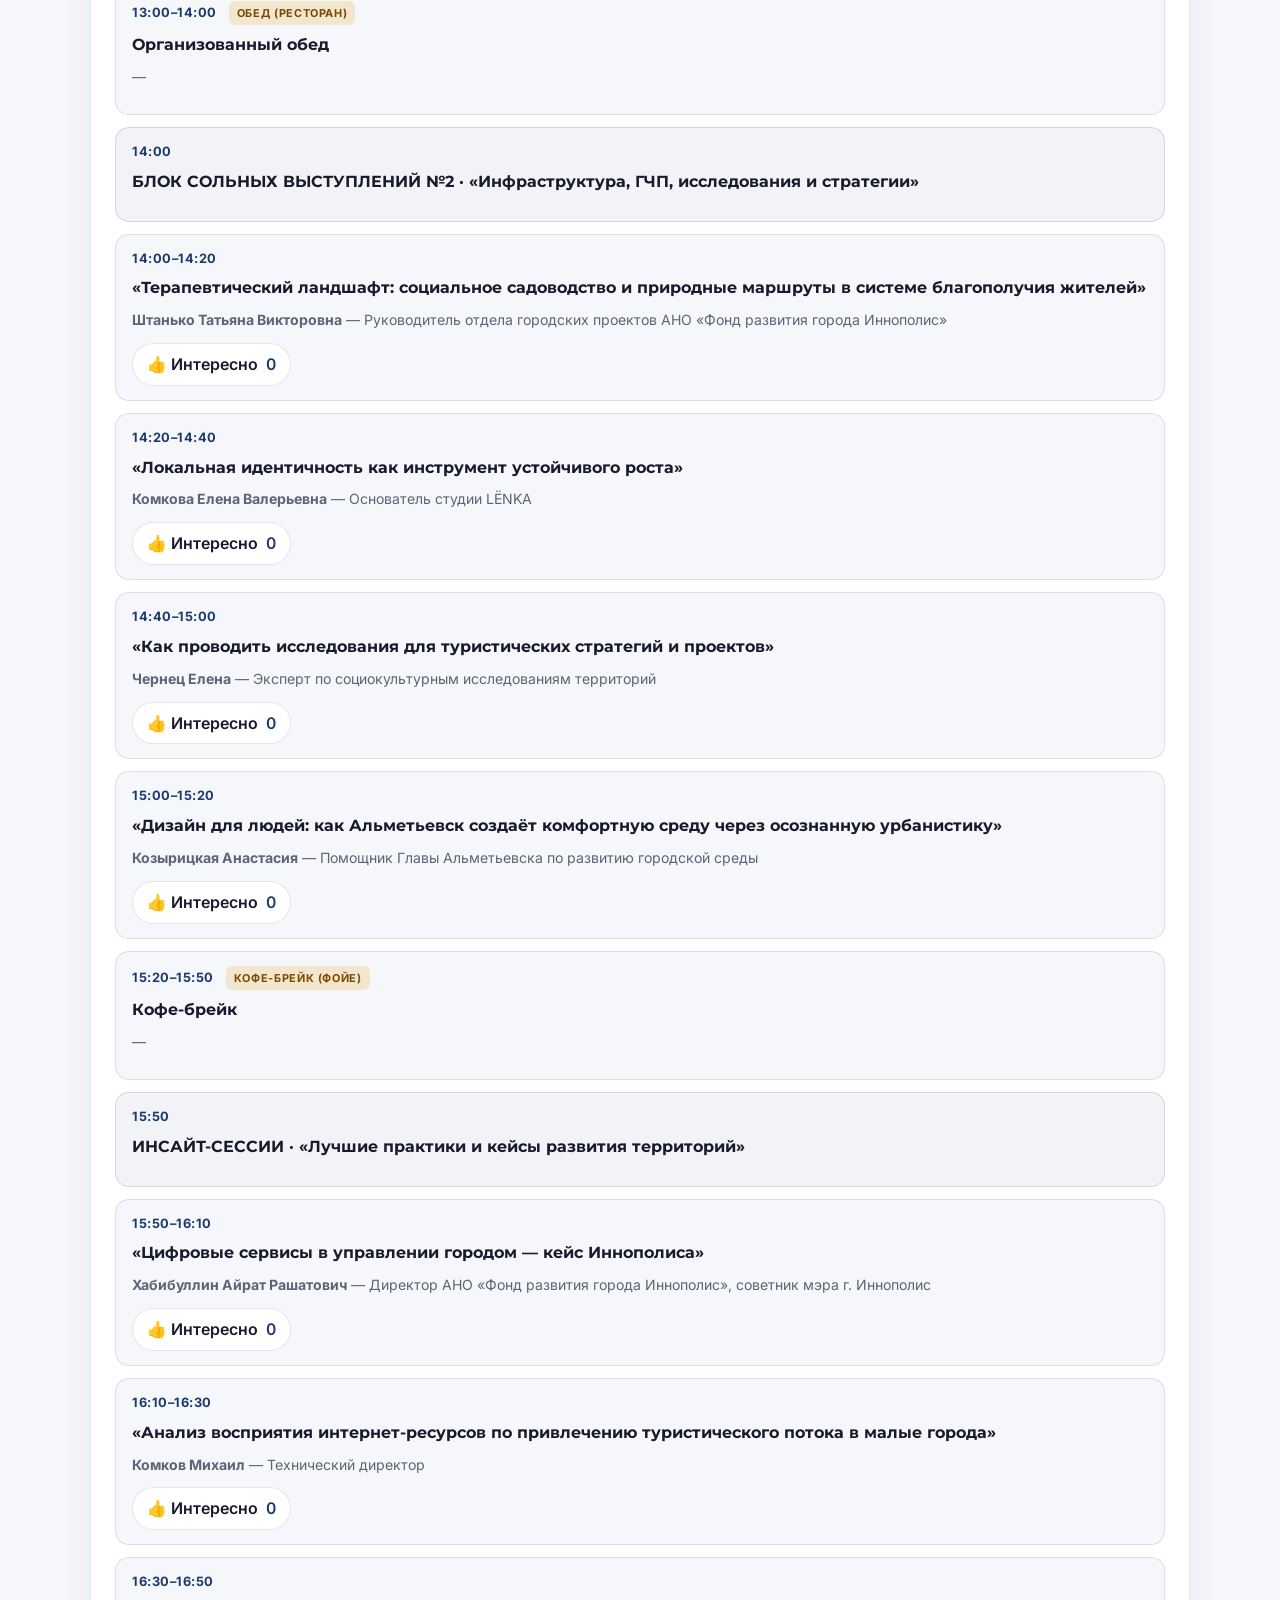
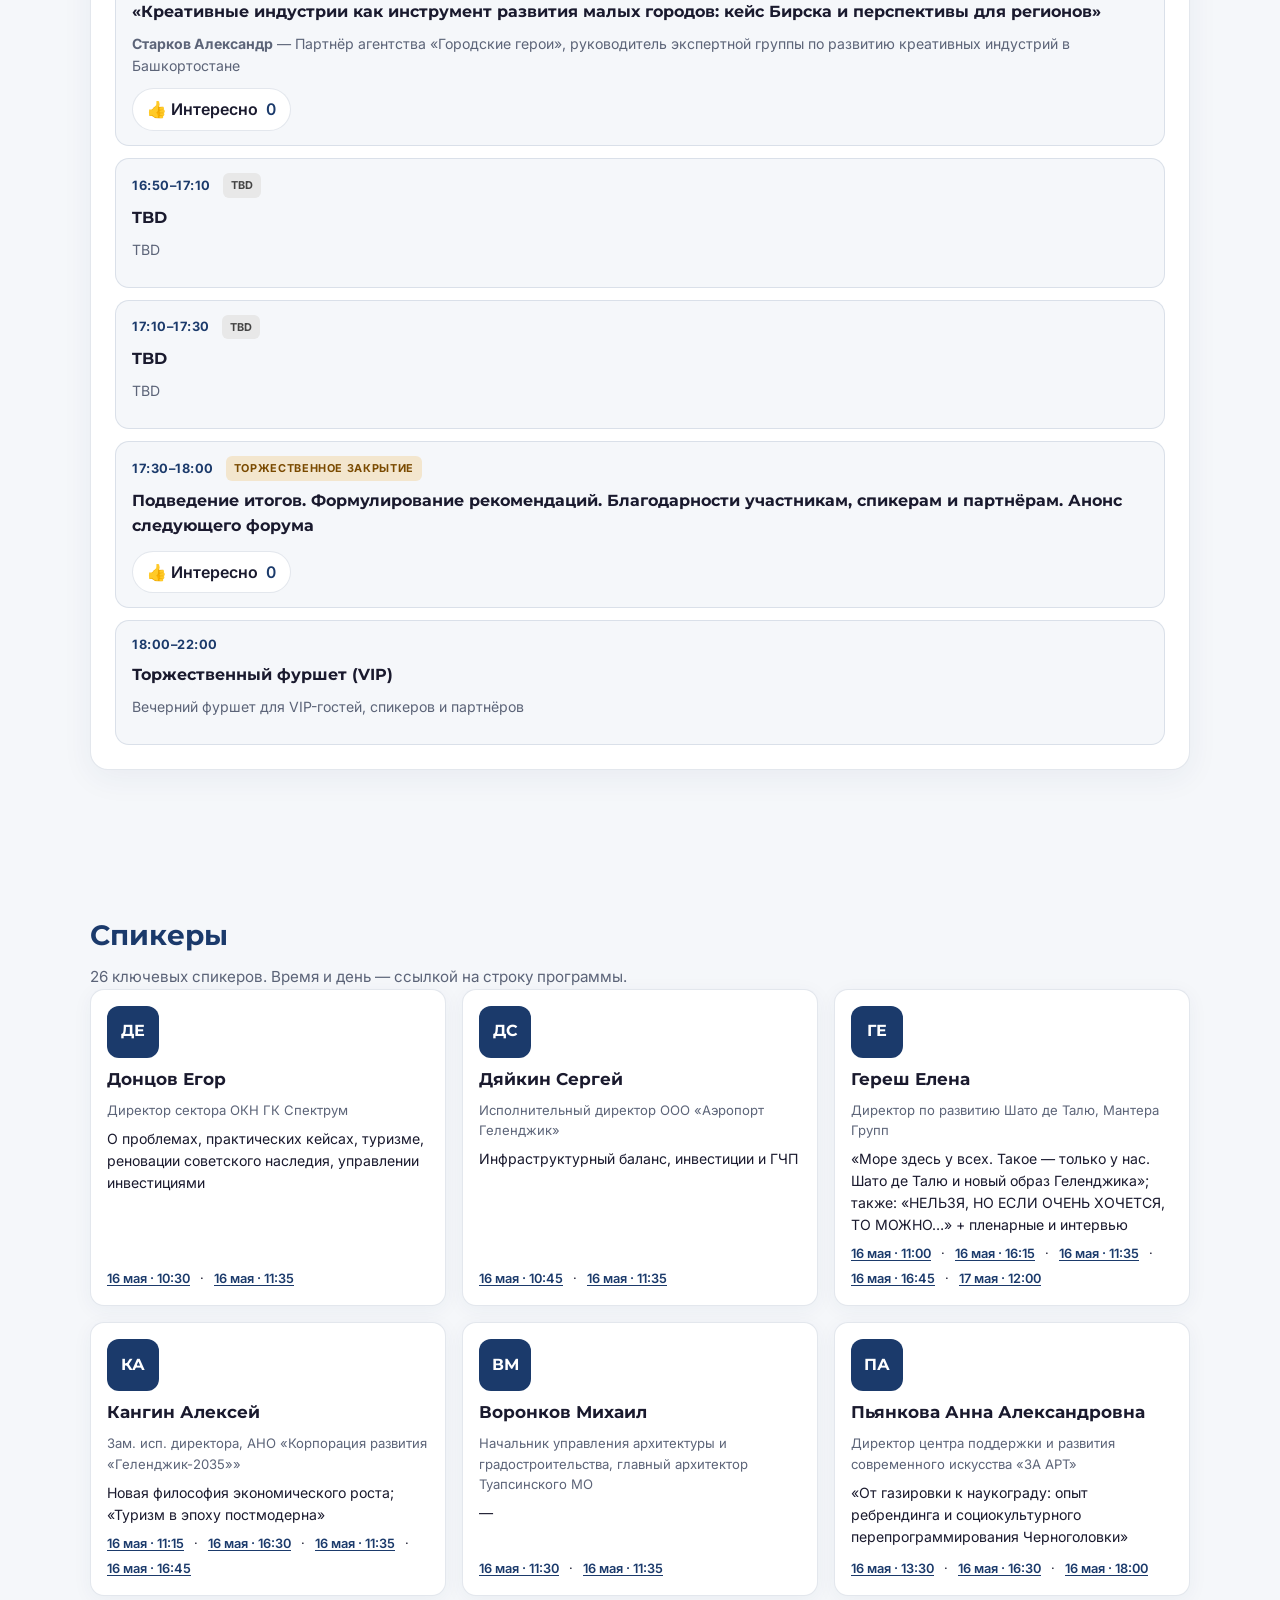
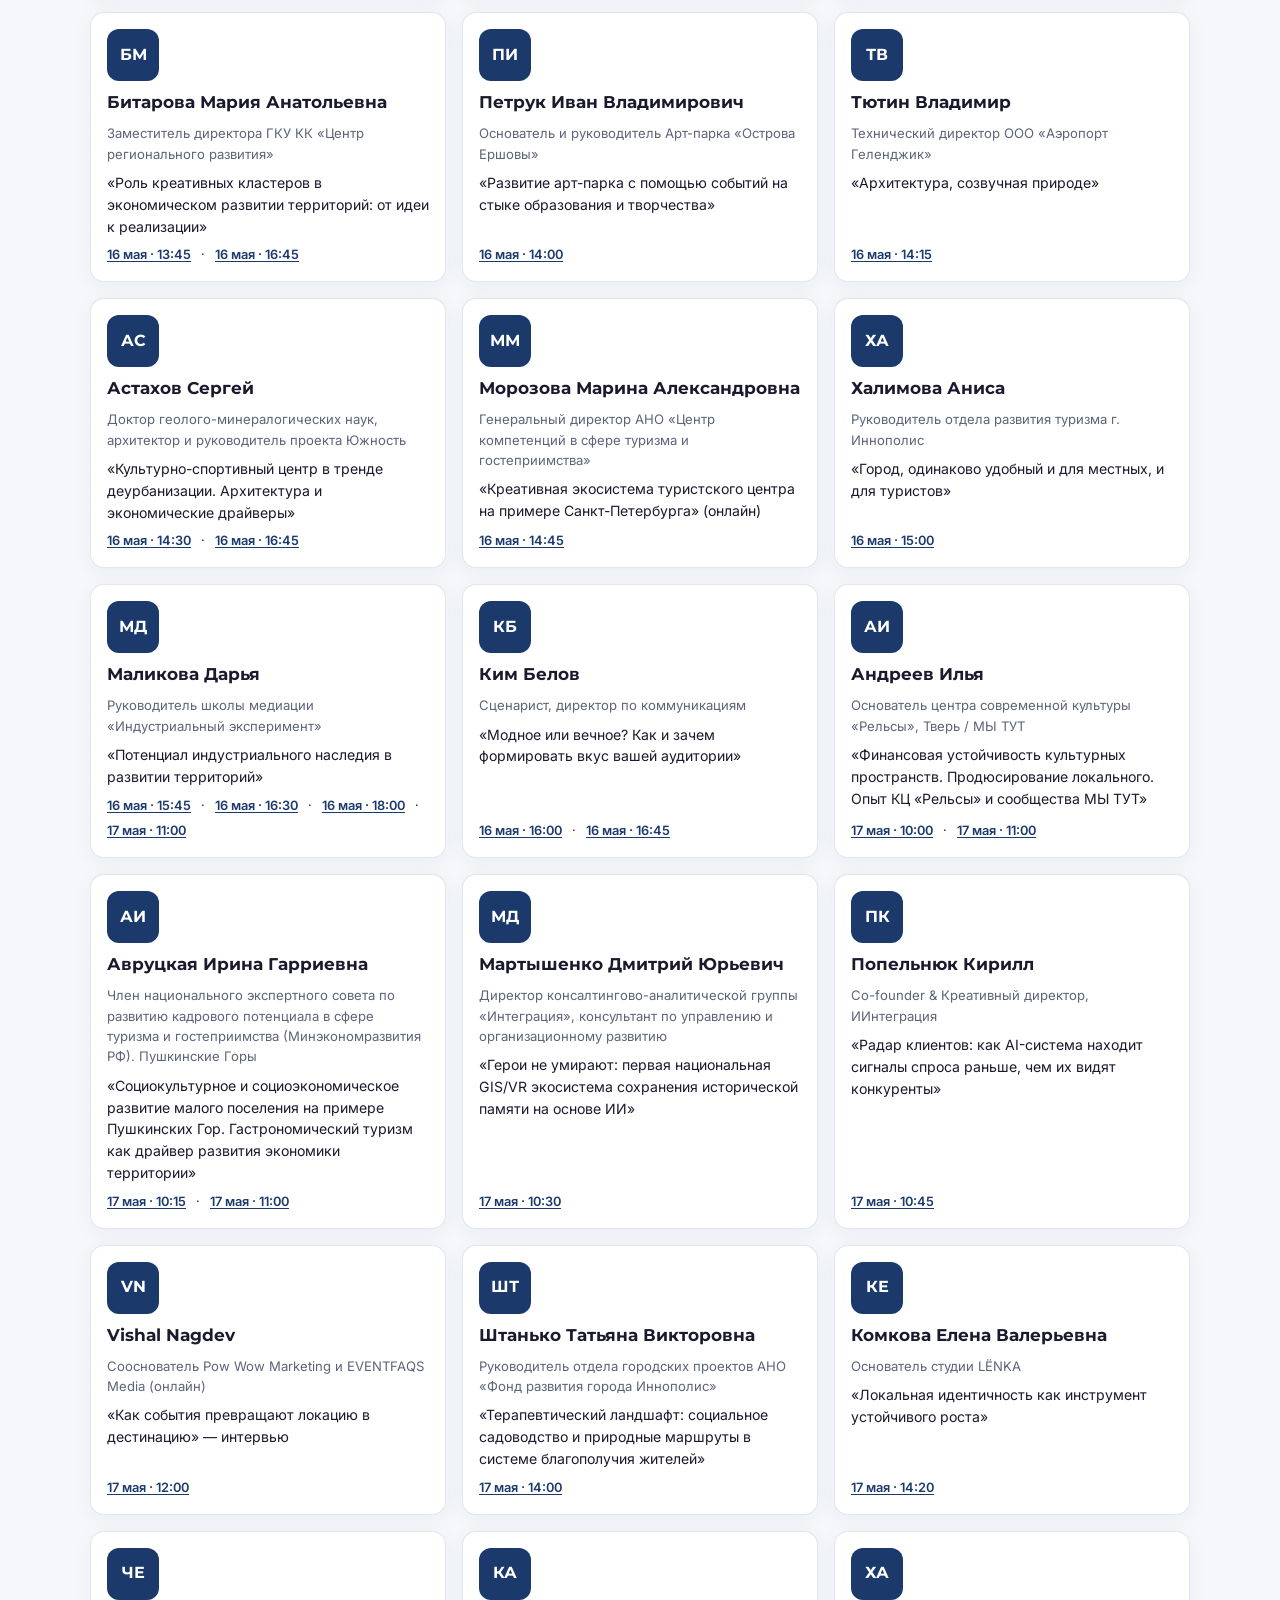
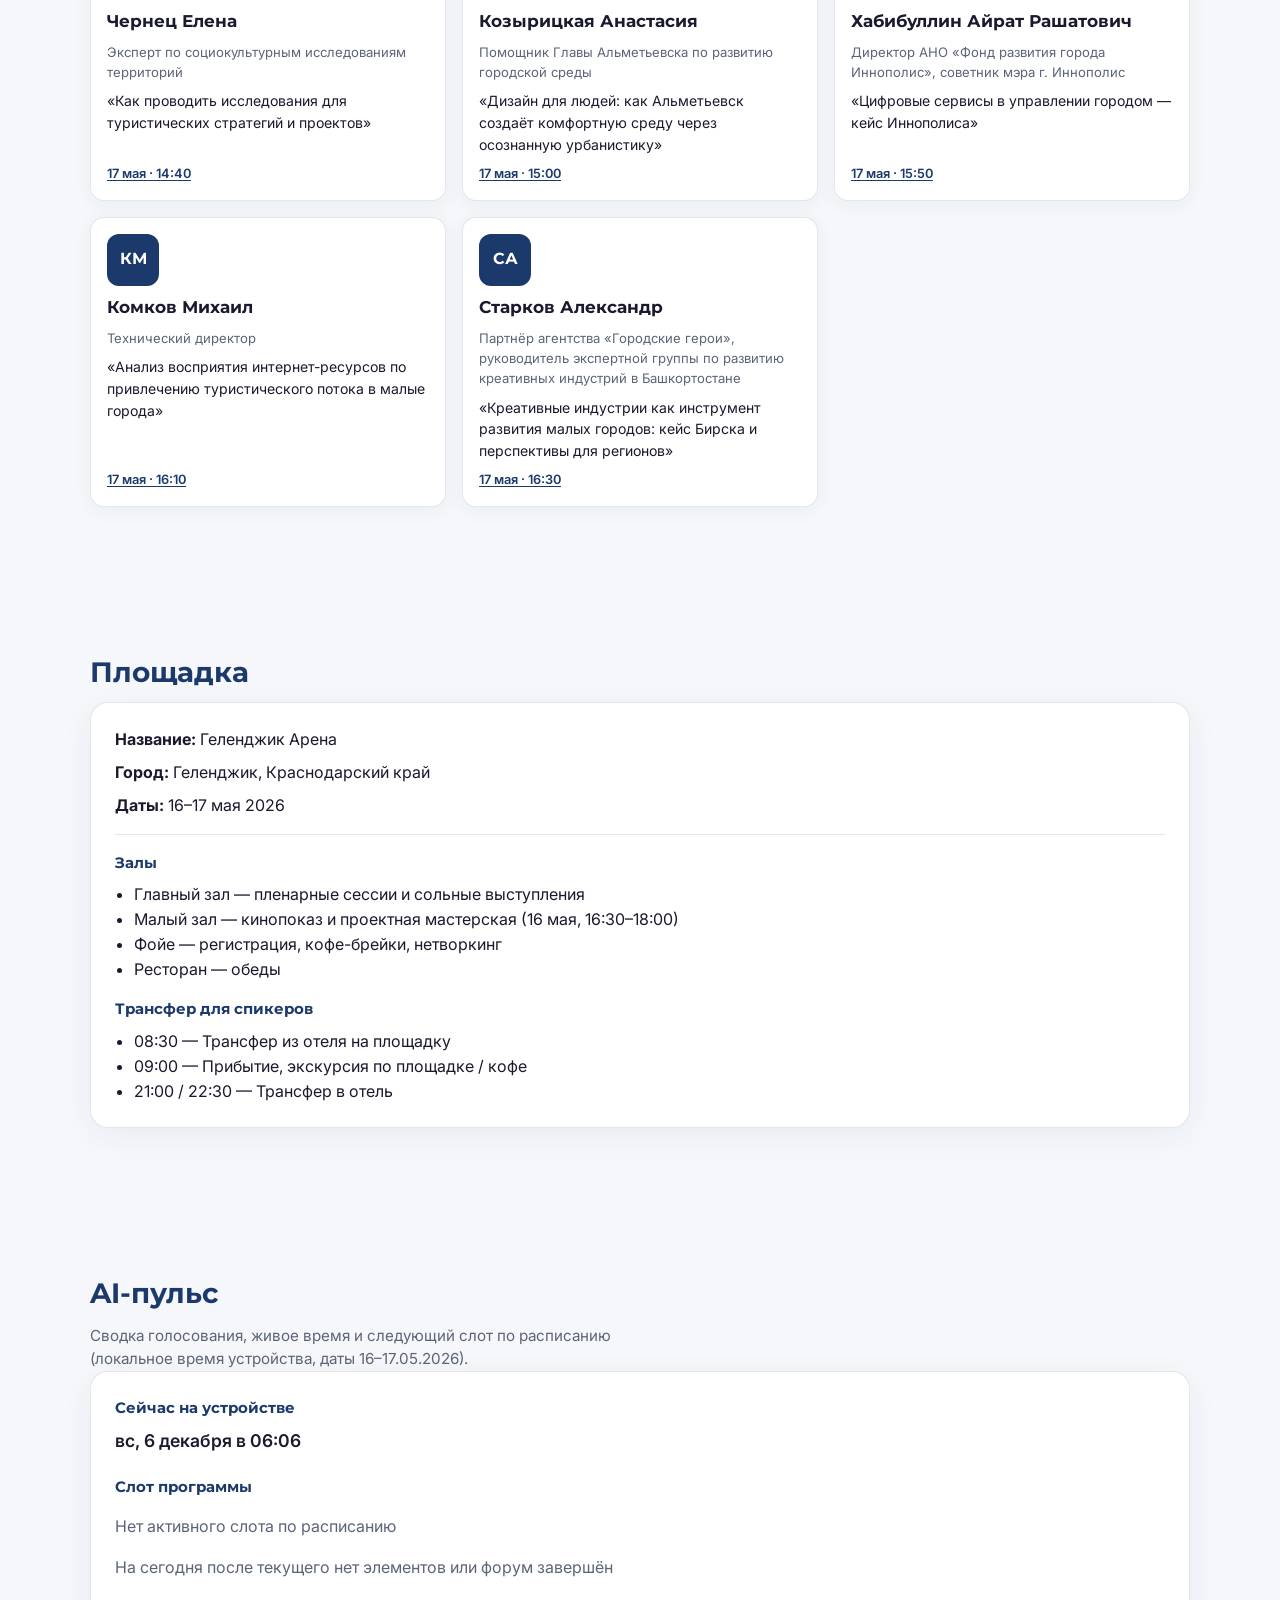
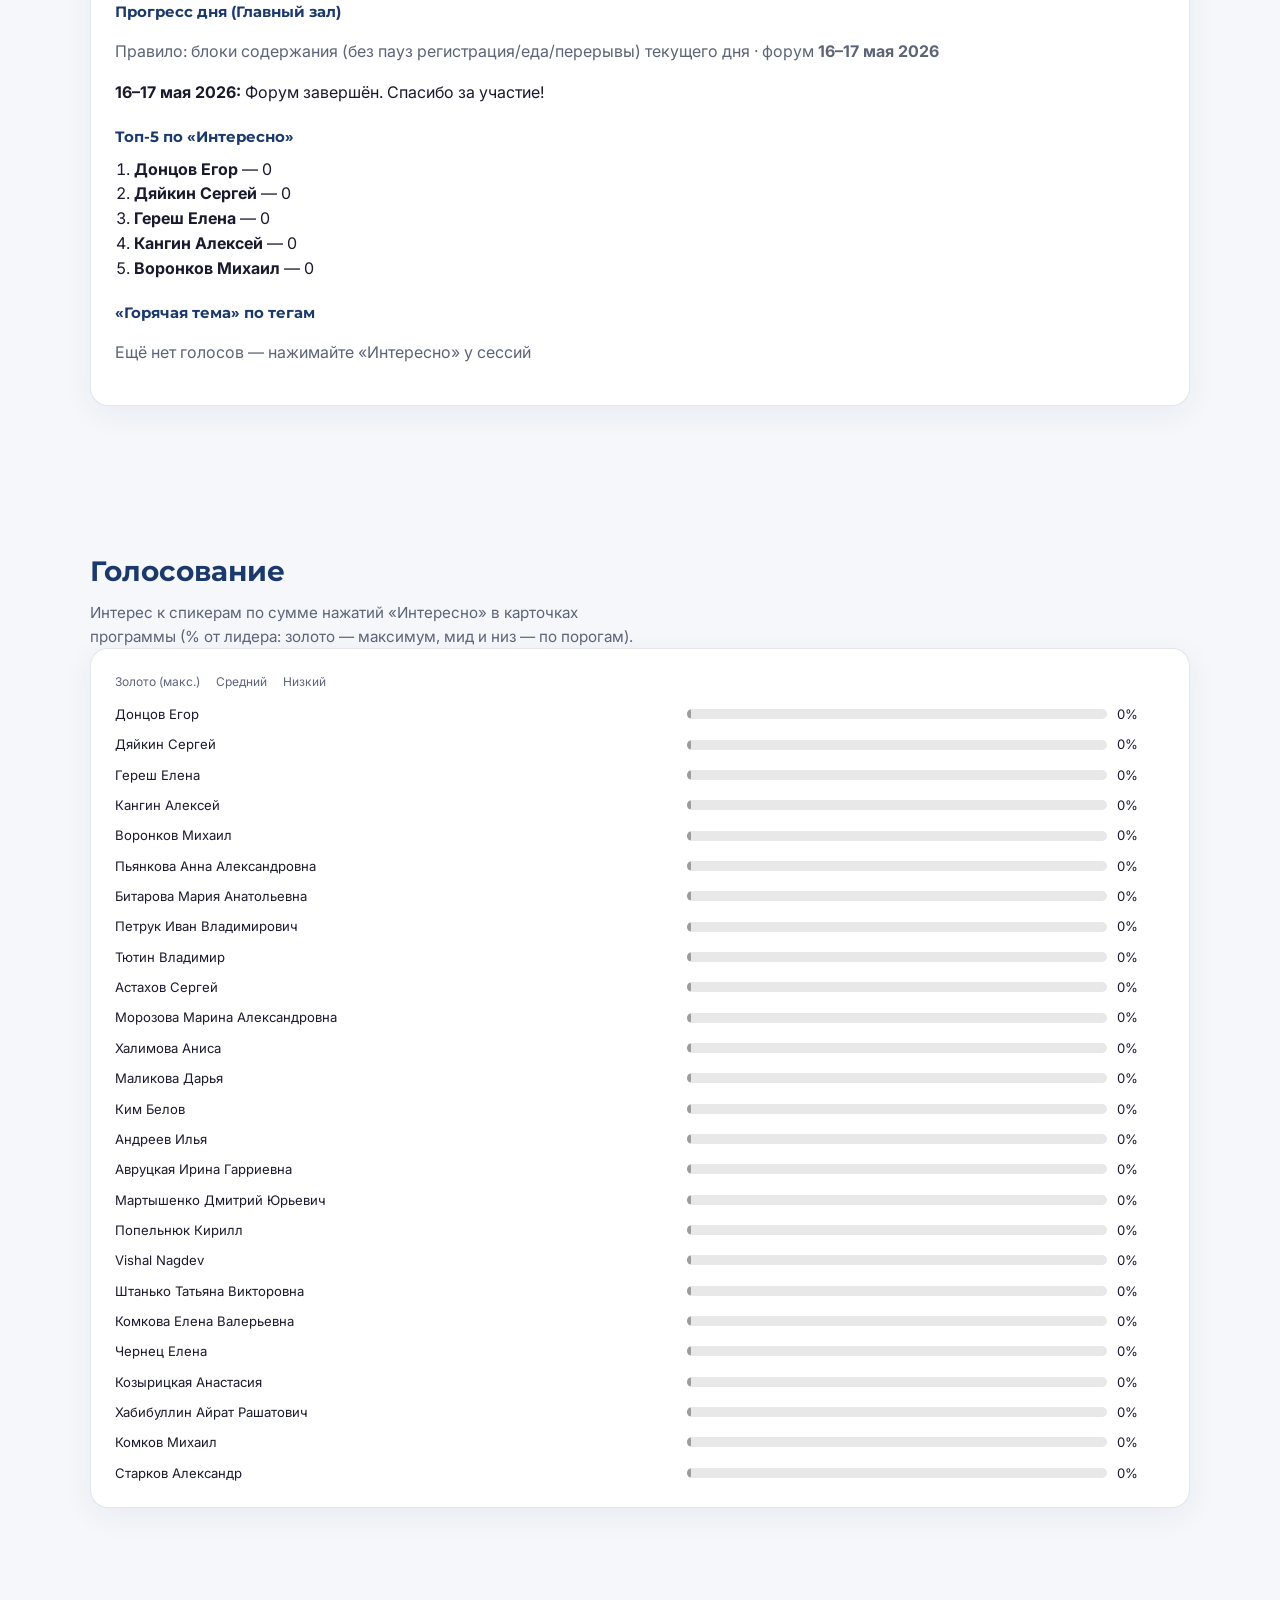
==== commit e2468c80: "fix: даты форума 16–17 мая в AI-пульсе и фильтре программы Co-authored-by: Cursor <cursoragent@curso" ====
--- a/index.html
+++ b/index.html
@@ -99,7 +99,10 @@
       <section id="program" class="section" aria-labelledby="program-h">
         <div class="section-head">
           <h2 id="program-h">Программа</h2>
-          <p>По умолчанию — Главный зал. Презентации КубГУ — <strong>16 мая</strong> (слоты 10:00 и 11:00).</p>
+          <p>
+            Расписание на <strong>16 и 17 мая 2026</strong>. По умолчанию — Главный зал. Презентации КубГУ —
+            <strong>16 мая</strong> (слоты 10:00 и 11:00).
+          </p>
         </div>
         <div class="panel">
           <div class="toolbar">
@@ -116,8 +119,8 @@
             </div>
             <div class="toolbar-row day-filter">
               <button type="button" class="day-btn is-active" data-day-filter="0">Все</button>
-              <button type="button" class="day-btn" data-day-filter="1">День 1</button>
-              <button type="button" class="day-btn" data-day-filter="2">День 2</button>
+              <button type="button" class="day-btn" data-day-filter="1">День 1 · 16 мая</button>
+              <button type="button" class="day-btn" data-day-filter="2">День 2 · 17 мая</button>
             </div>
             <label class="search-field">
               <span class="visually-hidden">Поиск</span>
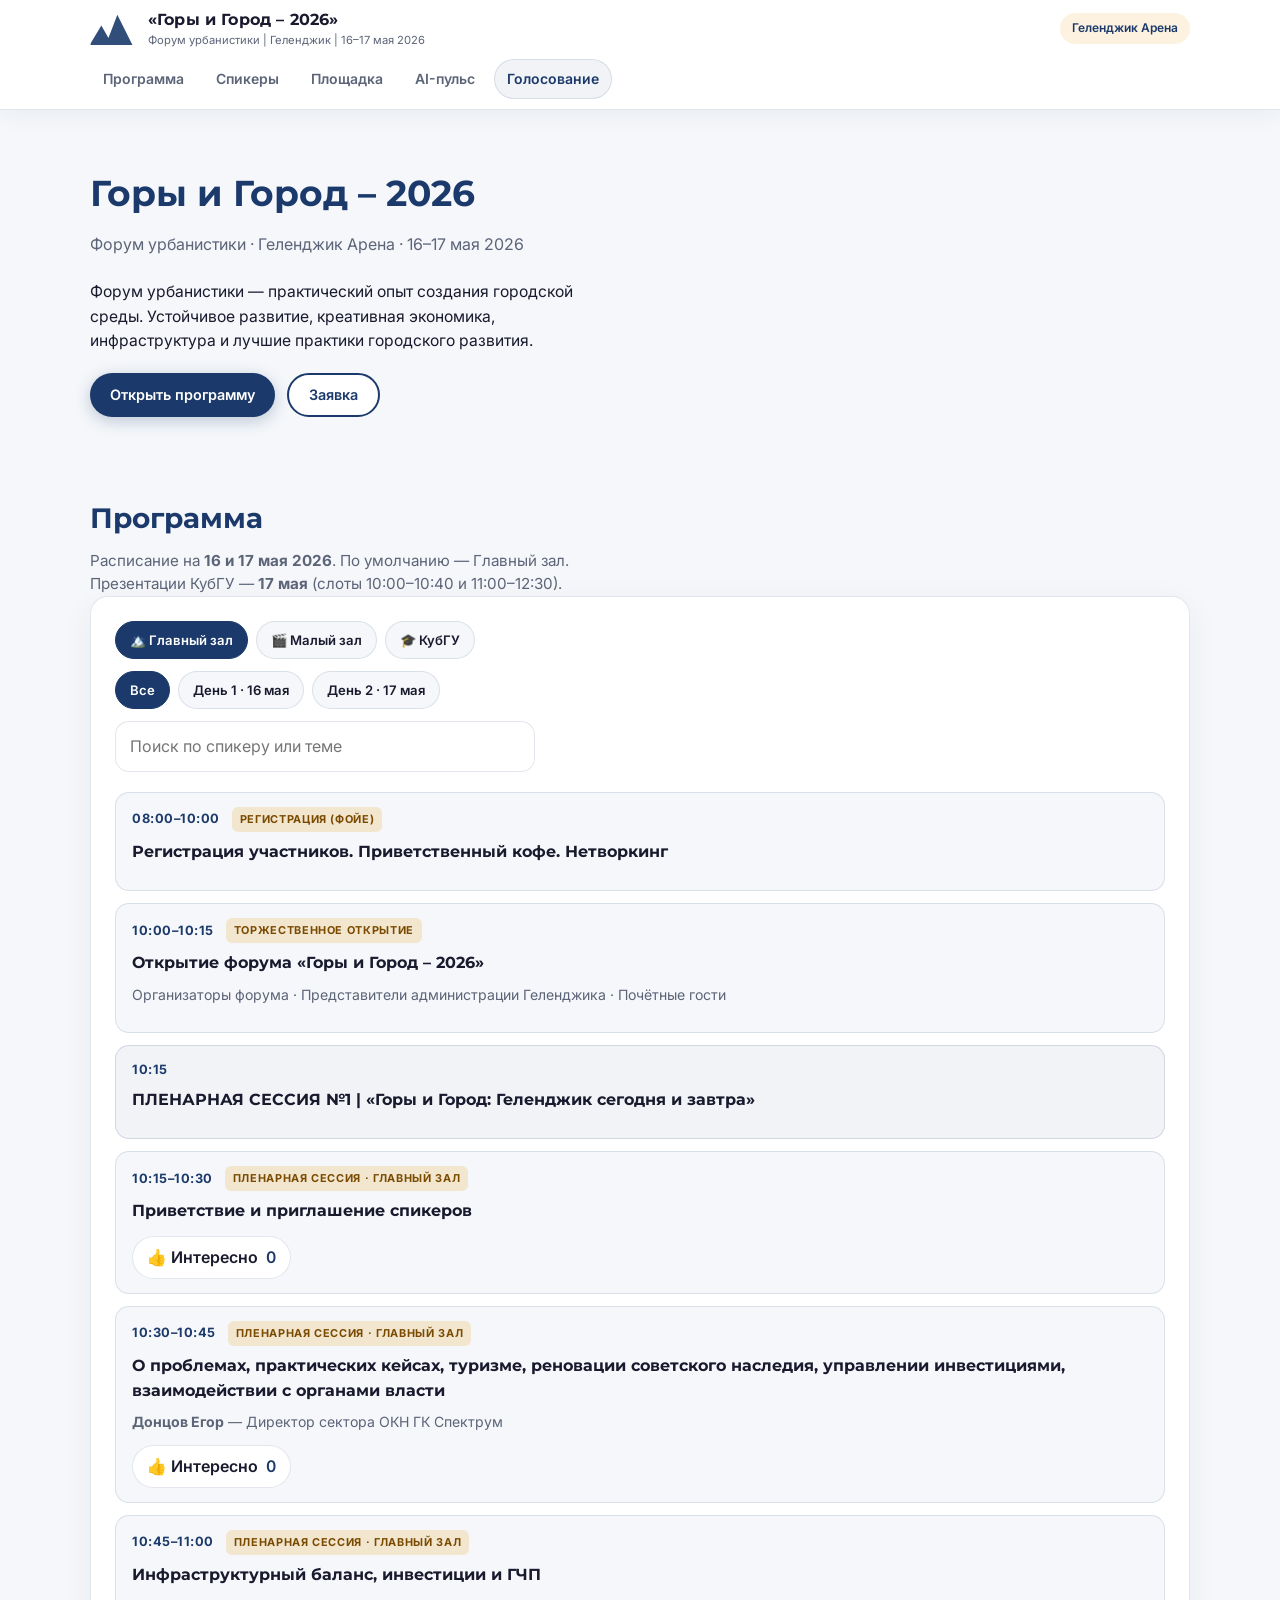
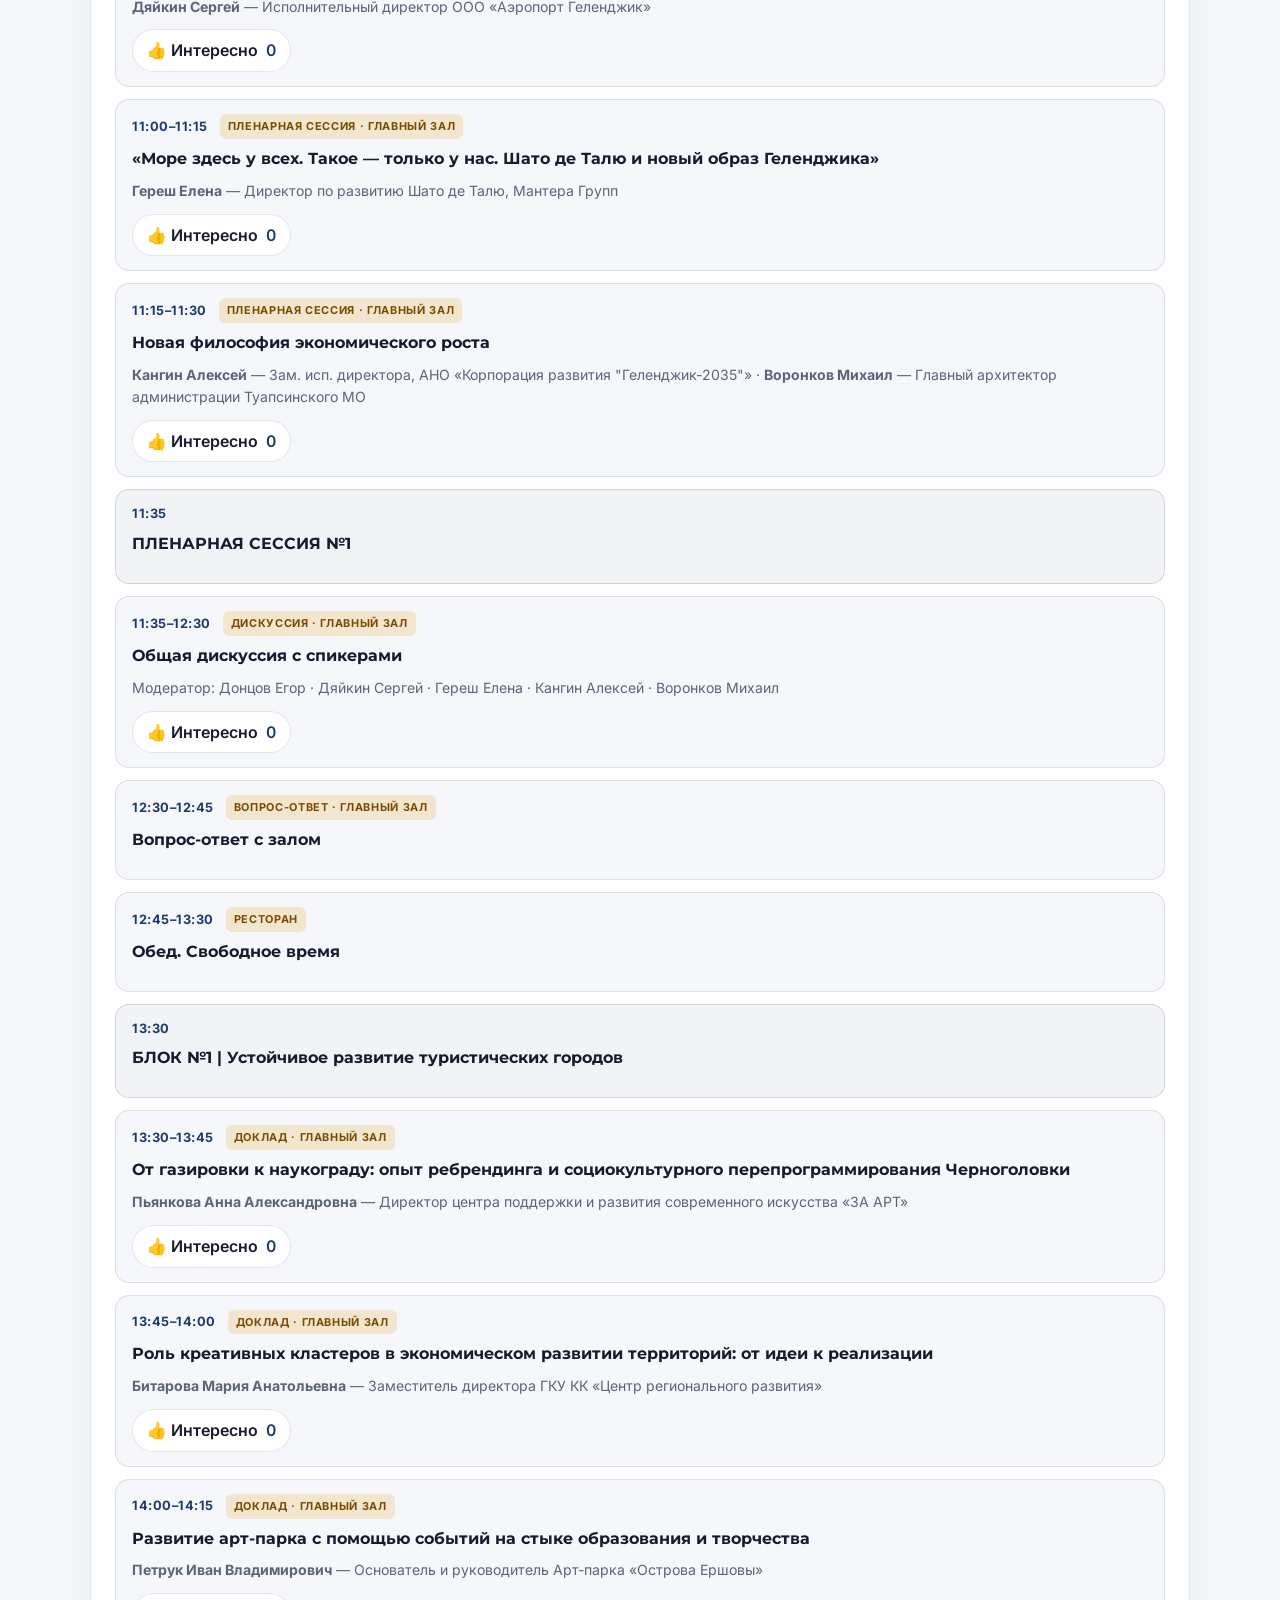
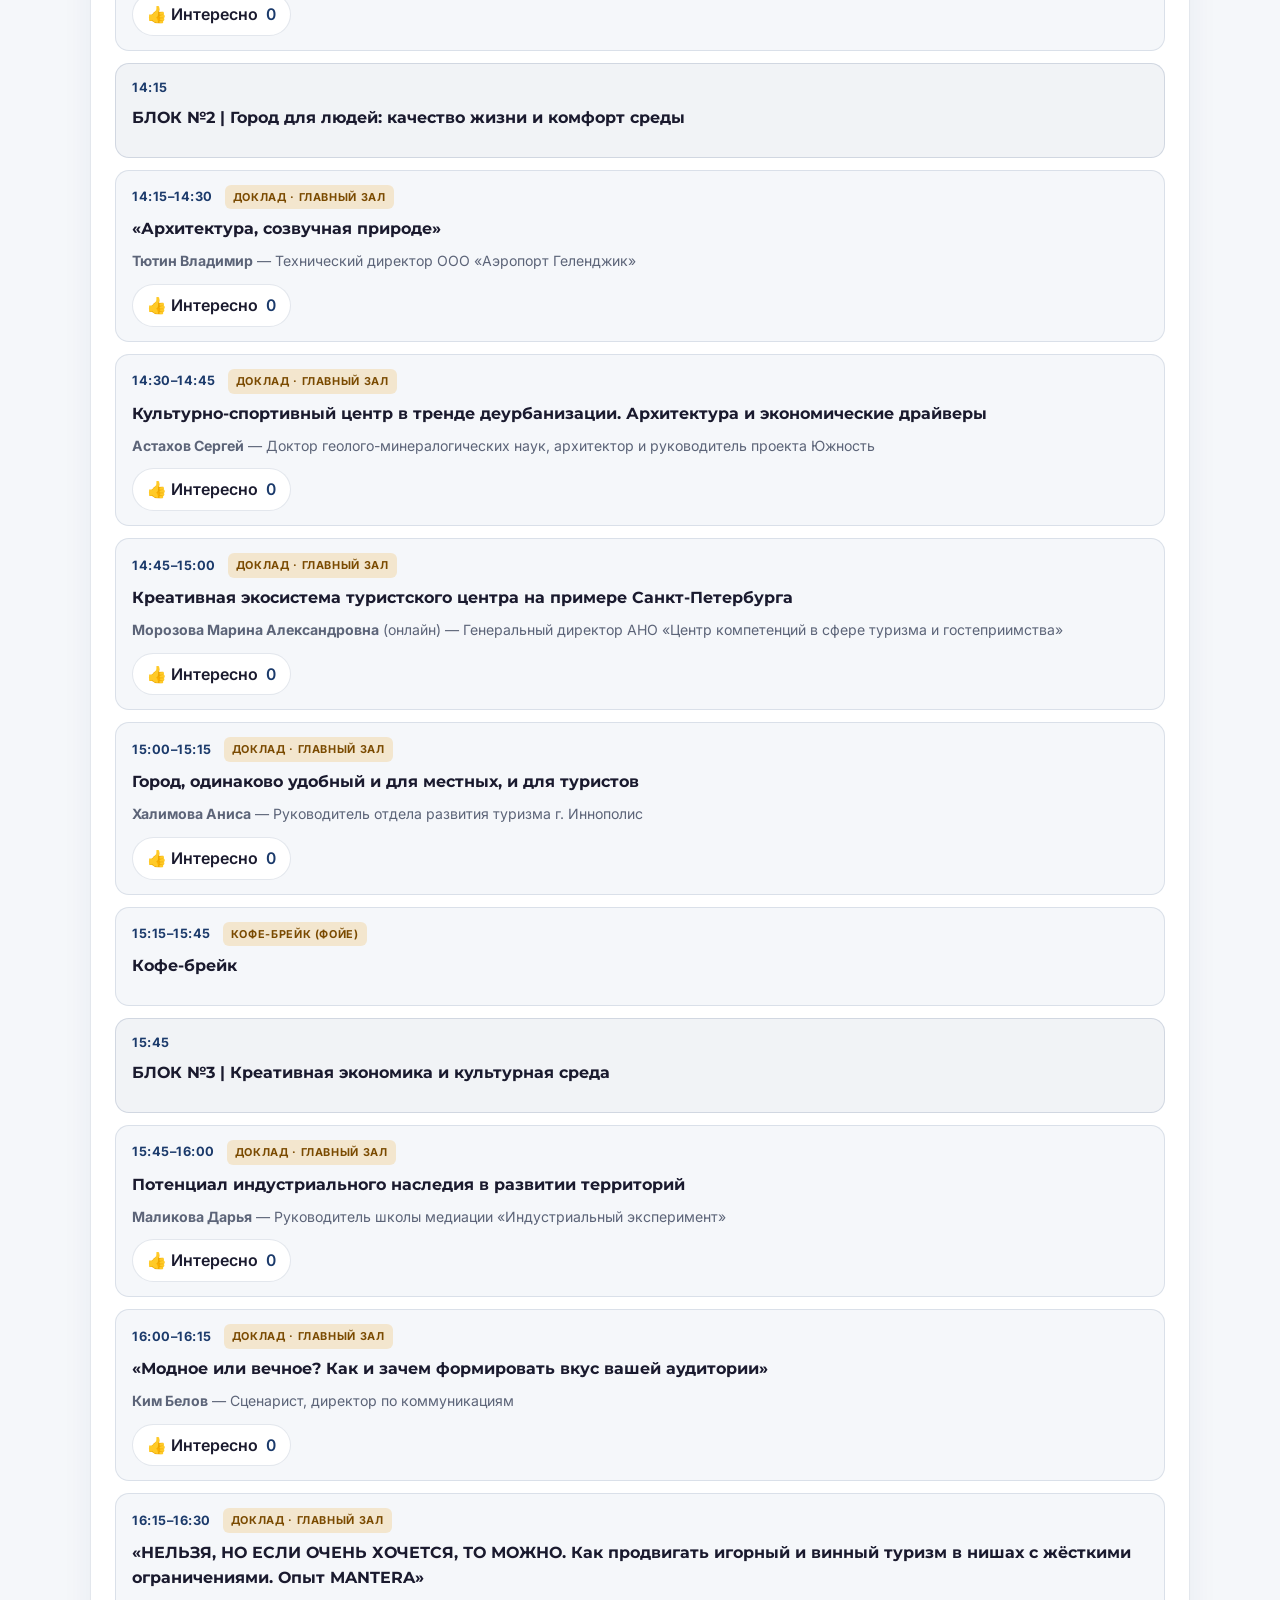
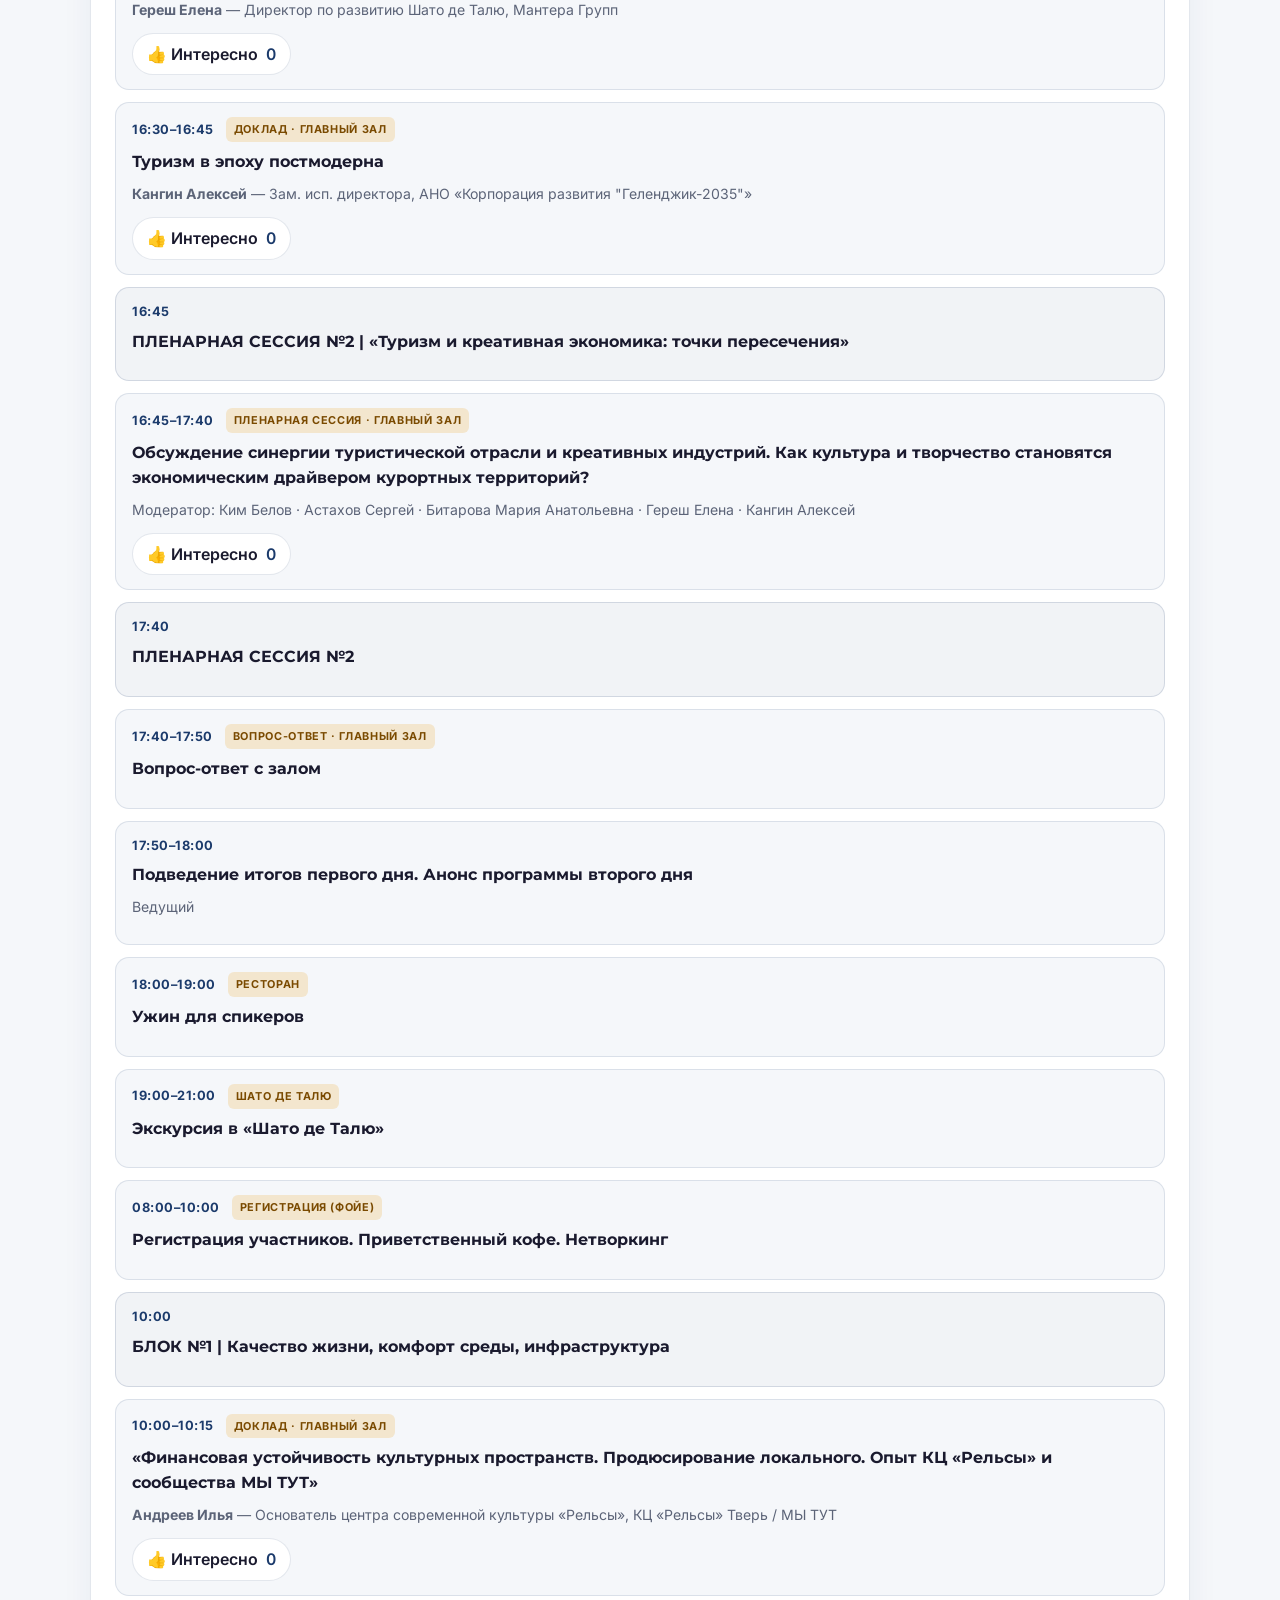
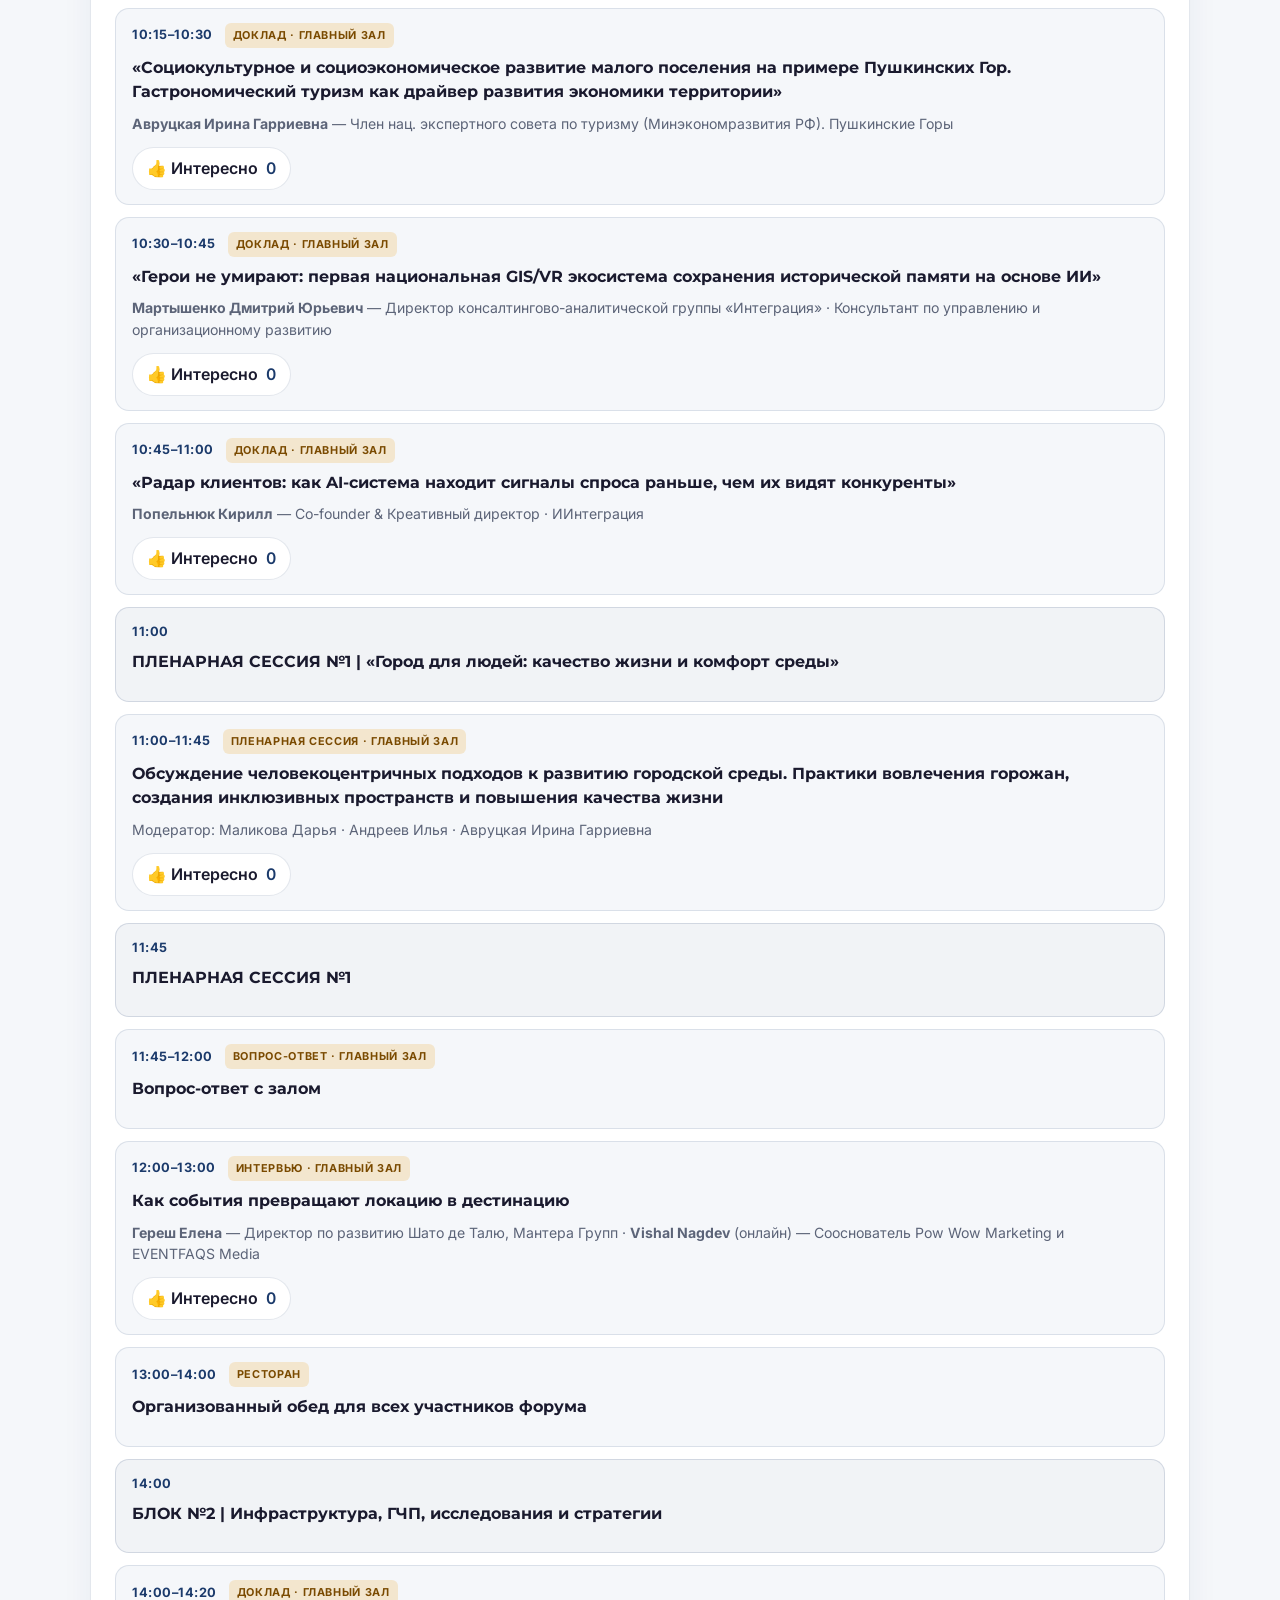
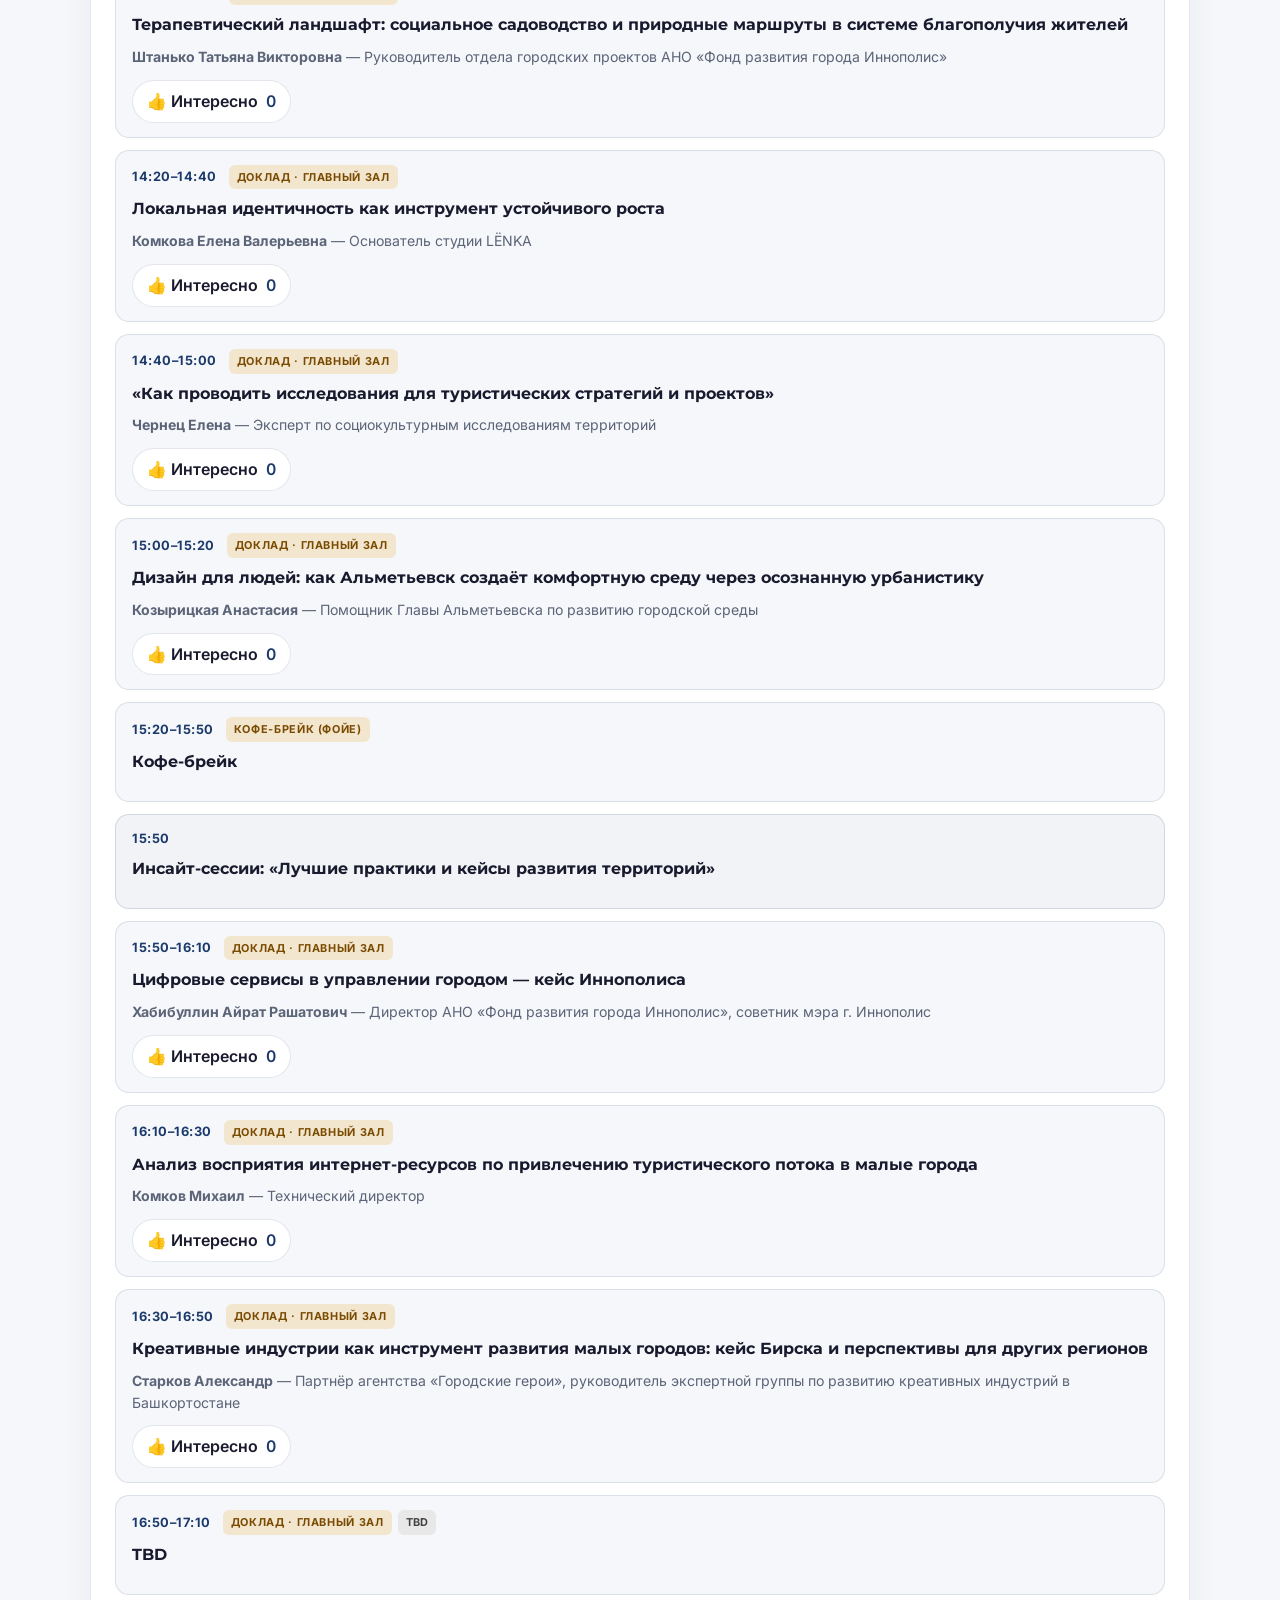
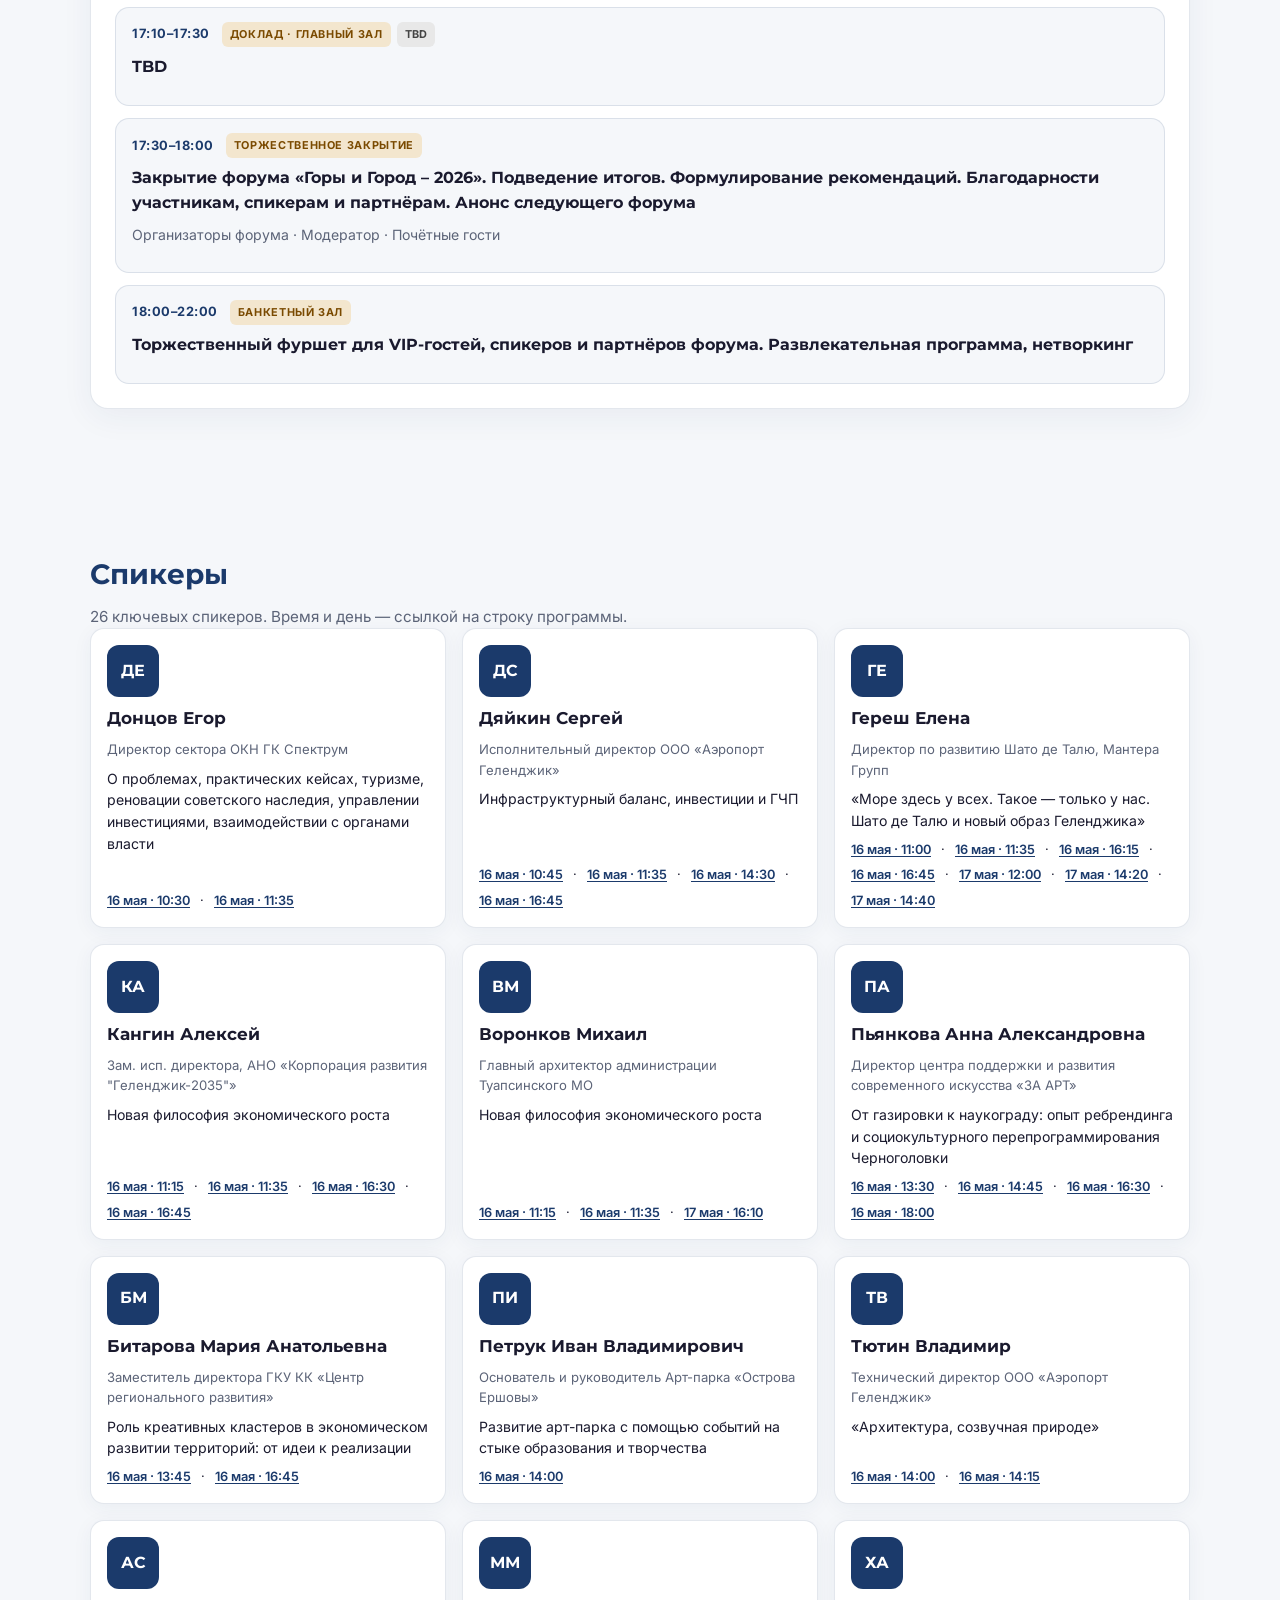
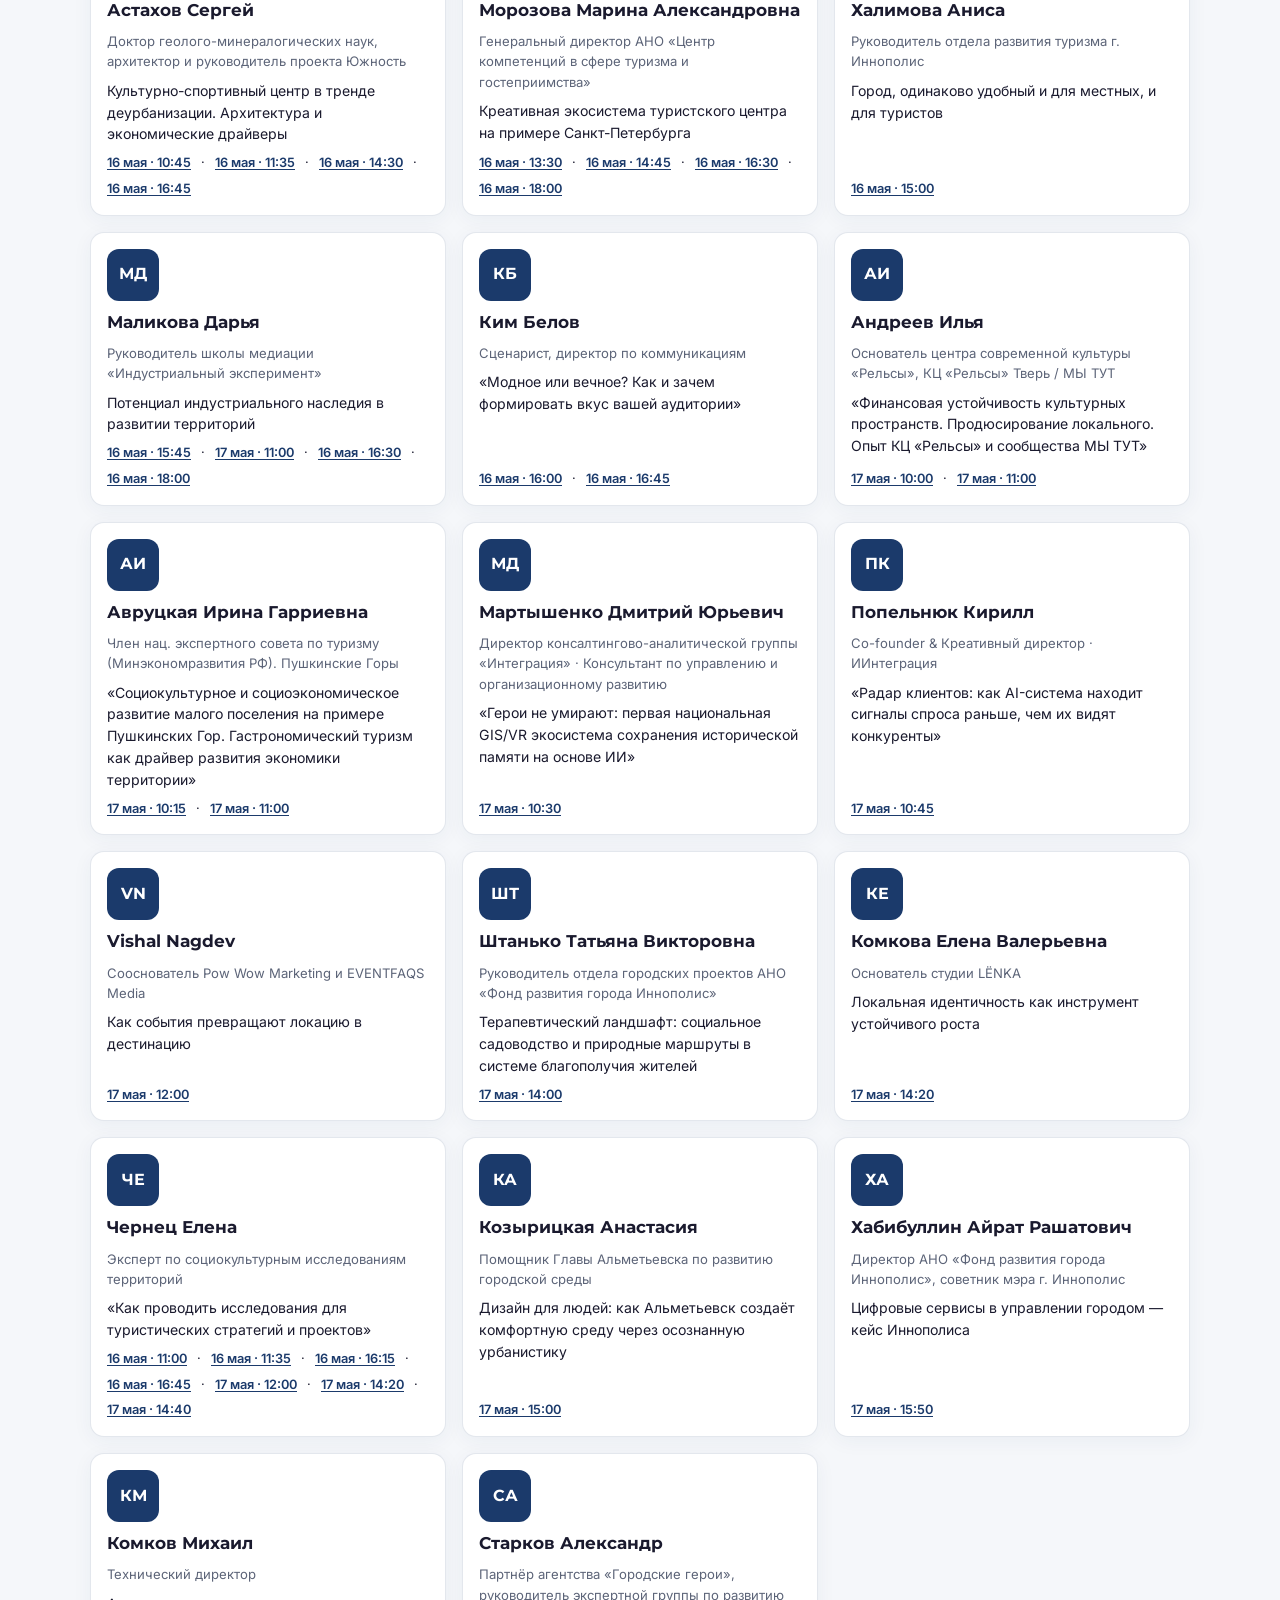
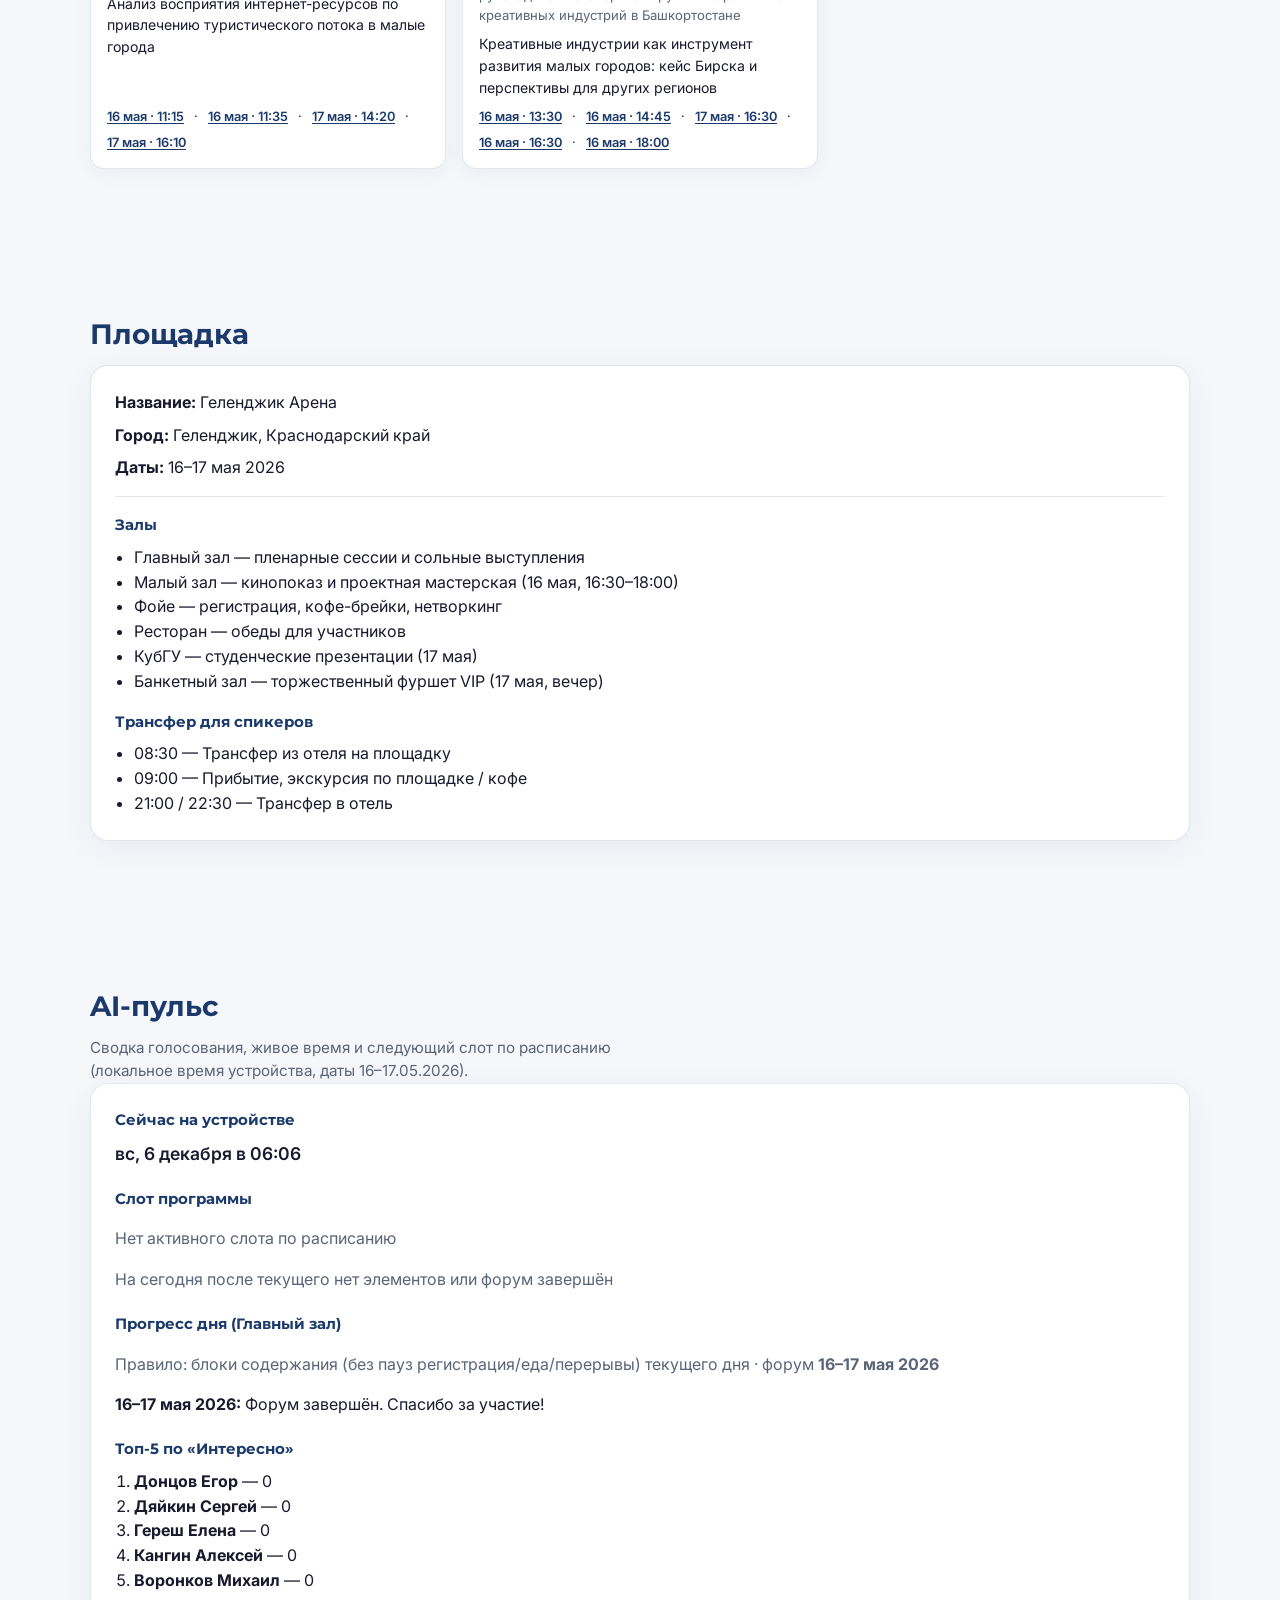
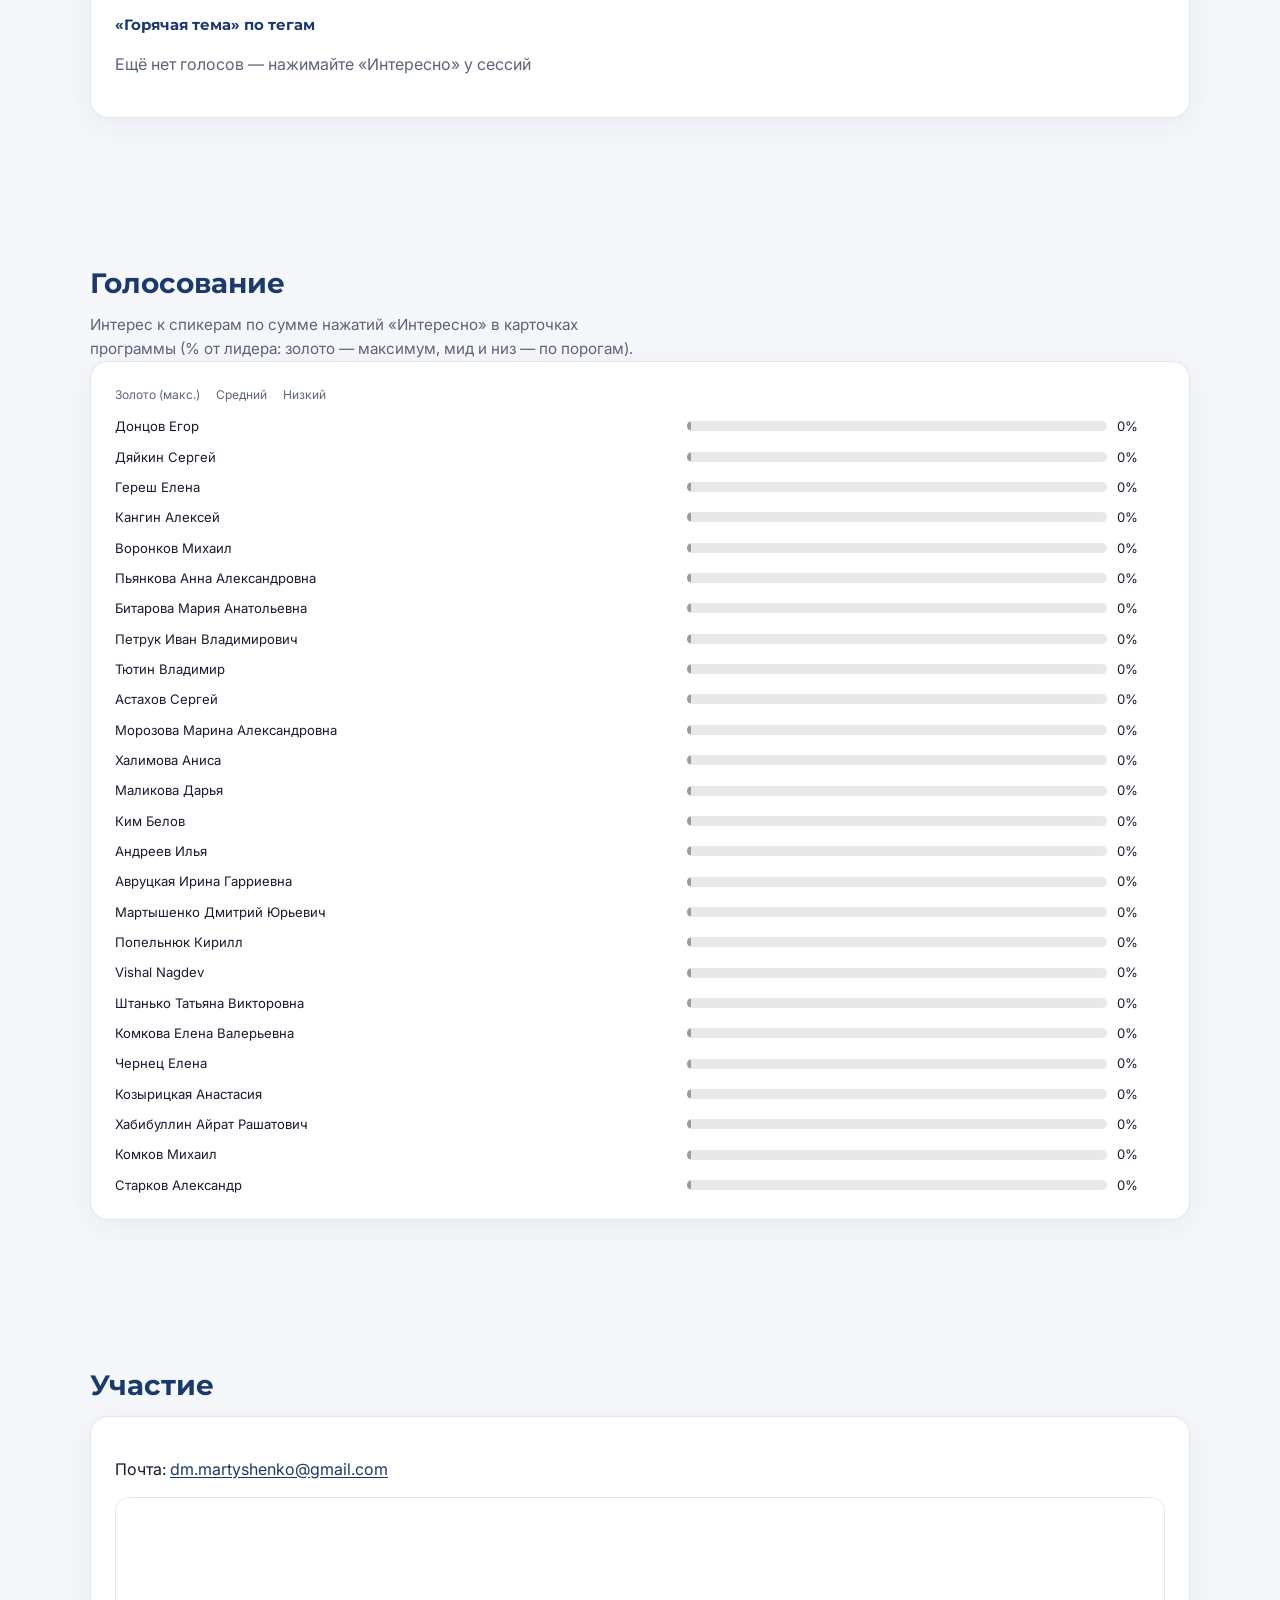
==== commit 0bf6394e: "feat: финальные данные форума из data.js (Программа_ФИНАЛ_12_05), сборка слотов в main.js Co-authore" ====
--- a/index.html
+++ b/index.html
@@ -90,6 +90,10 @@
       <section class="hero" aria-labelledby="hero-h">
         <h1 id="hero-h" class="hero-title">Горы и Город – 2026</h1>
         <p class="hero-meta">Форум урбанистики · Геленджик Арена · 16–17 мая 2026</p>
+        <p class="hero-lead">
+          Форум урбанистики — практический опыт создания городской среды. Устойчивое развитие, креативная экономика,
+          инфраструктура и лучшие практики городского развития.
+        </p>
         <div class="hero-actions">
           <a class="btn btn-fill" href="#program">Открыть программу</a>
           <a class="btn btn-line" href="#contact">Заявка</a>
@@ -101,7 +105,7 @@
           <h2 id="program-h">Программа</h2>
           <p>
             Расписание на <strong>16 и 17 мая 2026</strong>. По умолчанию — Главный зал. Презентации КубГУ —
-            <strong>16 мая</strong> (слоты 10:00 и 11:00).
+            <strong>17 мая</strong> (слоты 10:00–10:40 и 11:00–12:30).
           </p>
         </div>
         <div class="panel">
@@ -153,7 +157,9 @@
             <li>Главный зал — пленарные сессии и сольные выступления</li>
             <li>Малый зал — кинопоказ и проектная мастерская (16 мая, 16:30–18:00)</li>
             <li>Фойе — регистрация, кофе-брейки, нетворкинг</li>
-            <li>Ресторан — обеды</li>
+            <li>Ресторан — обеды для участников</li>
+            <li>КубГУ — студенческие презентации (17 мая)</li>
+            <li>Банкетный зал — торжественный фуршет VIP (17 мая, вечер)</li>
           </ul>
           <h3 class="mini-h">Трансфер для спикеров</h3>
           <ul class="bullet">
@@ -235,6 +241,7 @@
     <script src="google-form-config.js"></script>
     <script src="analytics-config.js"></script>
     <script src="analytics.js"></script>
+    <script src="data.js"></script>
     <script src="main.js" defer></script>
   </body>
 </html>
--- a/styles.css
+++ b/styles.css
@@ -302,6 +302,14 @@
   margin: 0 0 24px;
   color: var(--muted);
   font-size: 1rem;
+}
+
+.hero-lead {
+  margin: 0 0 20px;
+  max-width: 52ch;
+  color: var(--text);
+  font-size: 0.98rem;
+  line-height: 1.55;
 }
 
 .hero-actions {
